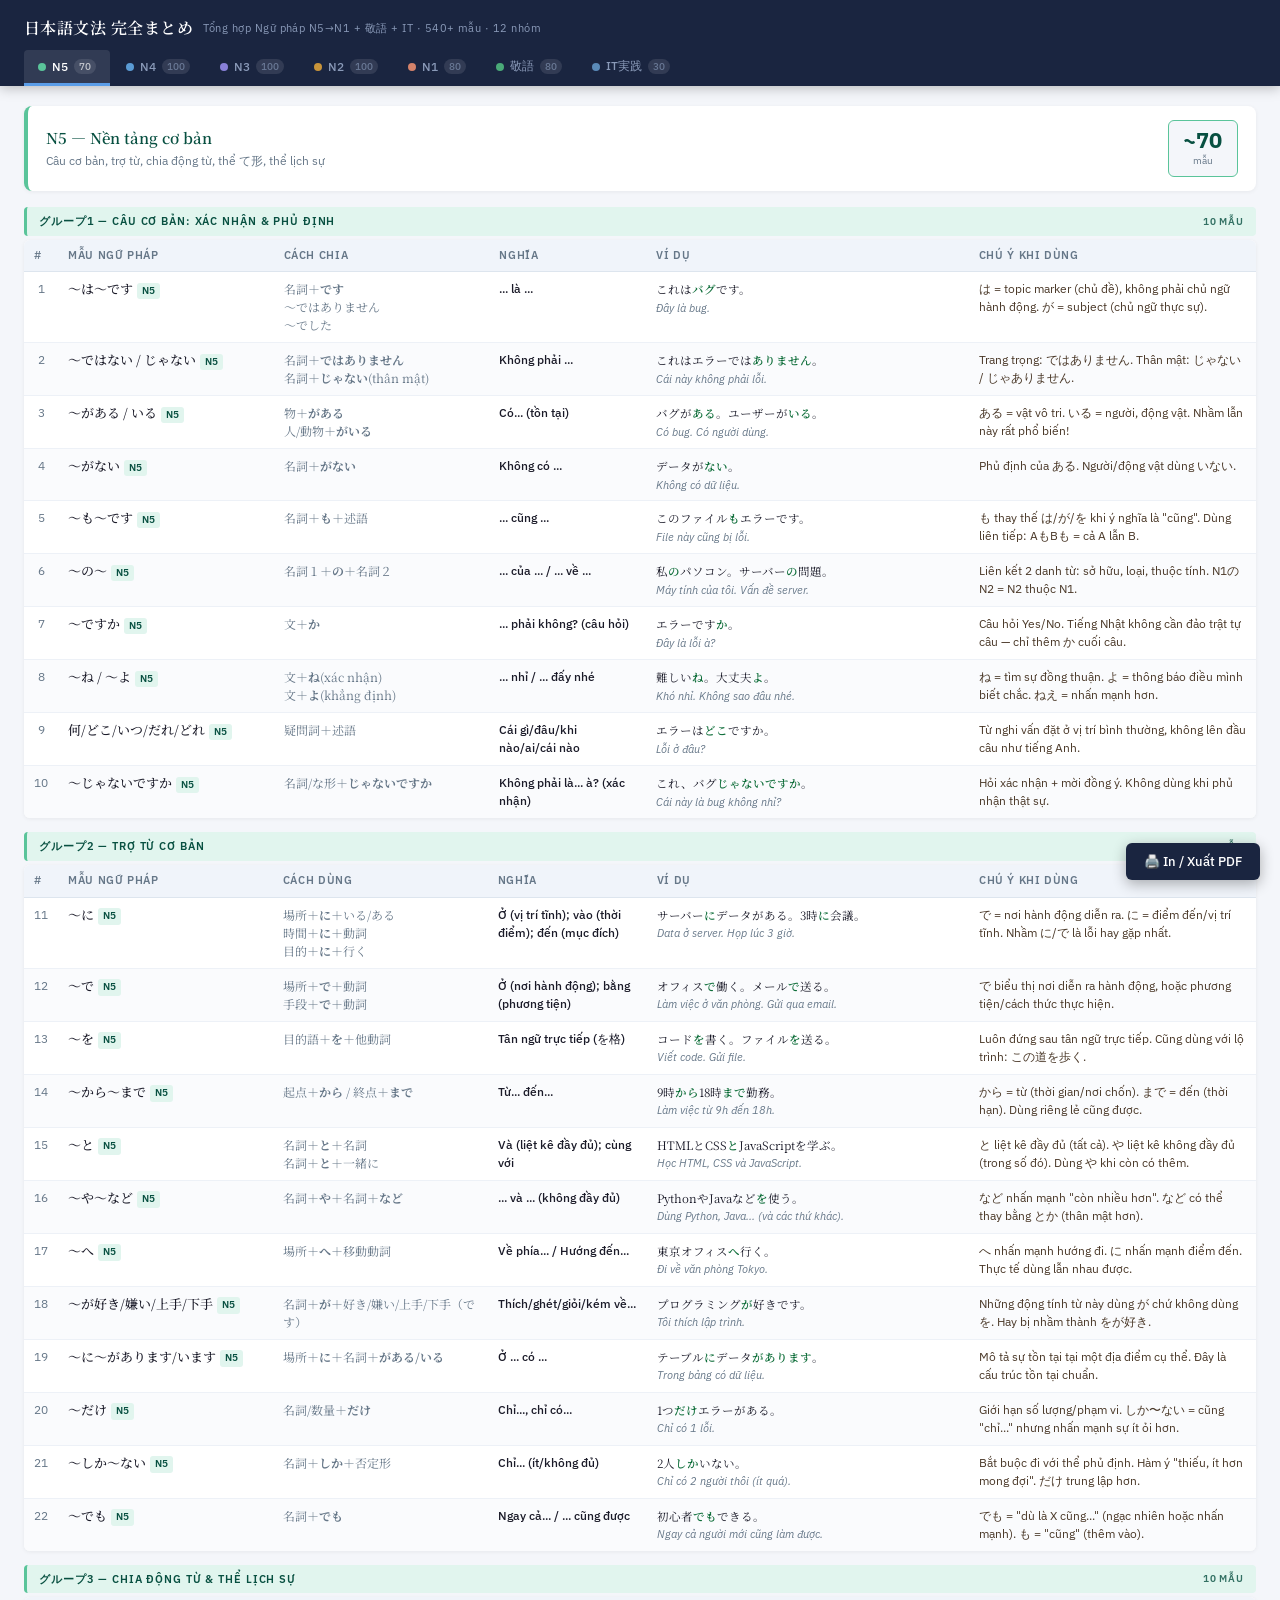
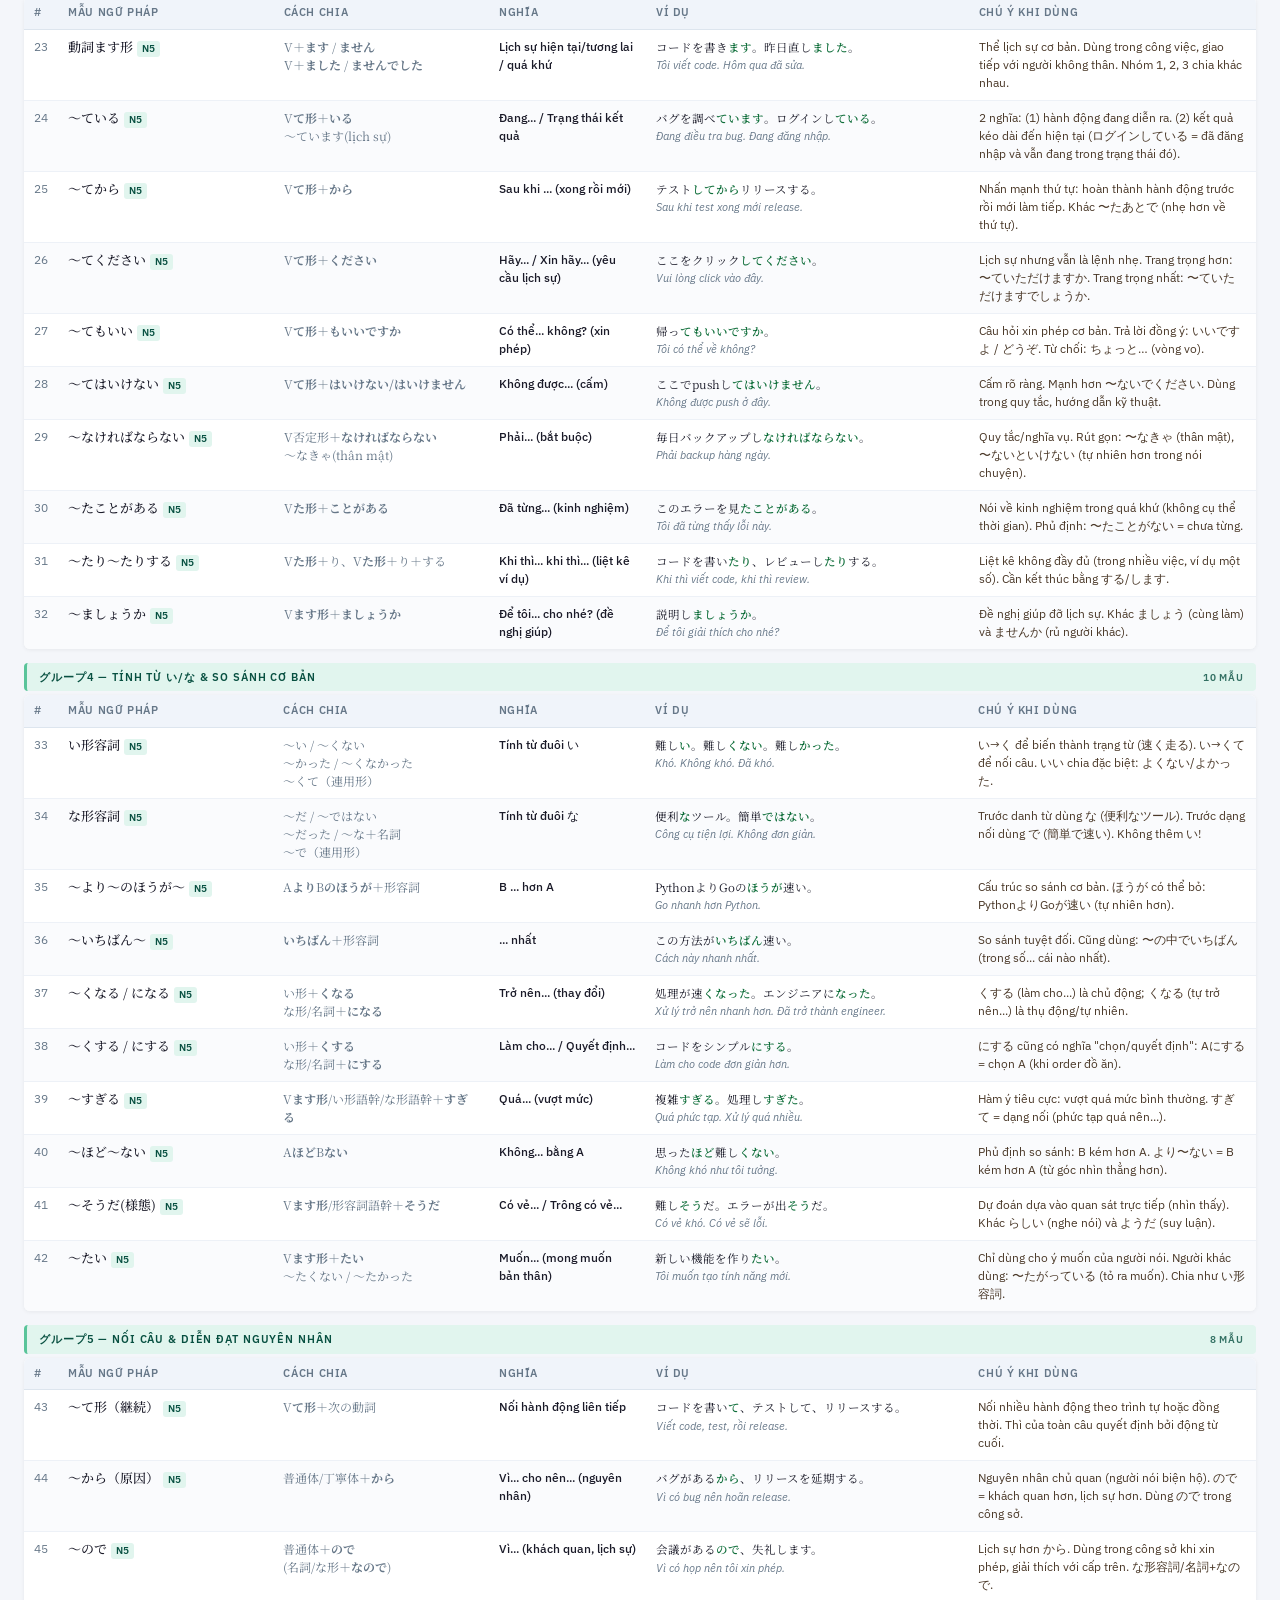
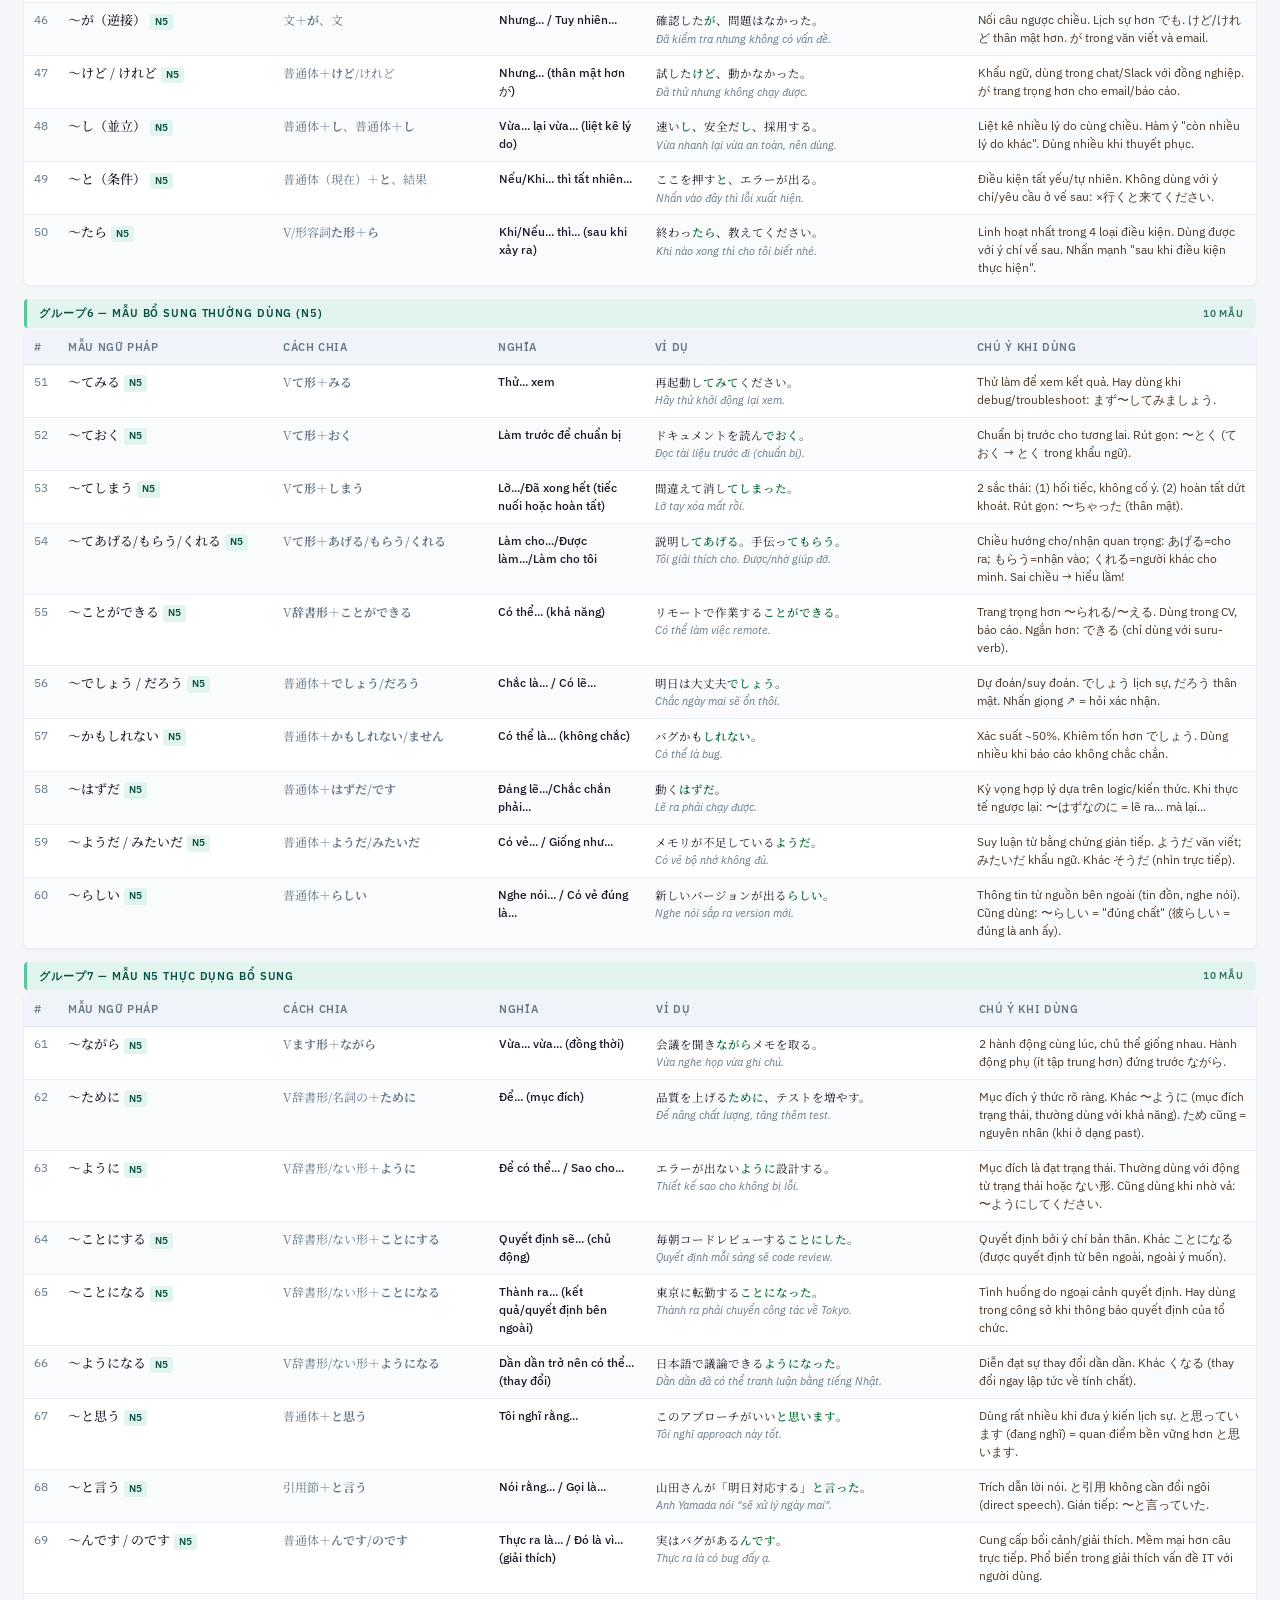
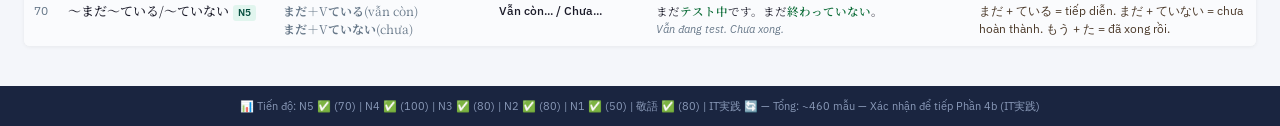
==== JP_Study/jp_grammar_v1.html @ 327e2c9b "Initital commit" ====
<!DOCTYPE html>
<html lang="ja">
<head>
<meta charset="UTF-8">
<meta name="viewport" content="width=device-width, initial-scale=1.0">
<title>日本語文法まとめ — N5→N1 + 敬語</title>
<link rel="preconnect" href="https://fonts.googleapis.com">
<link href="https://fonts.googleapis.com/css2?family=Noto+Serif+JP:wght@400;500;600&family=Noto+Sans+JP:wght@400;500&family=IBM+Plex+Sans:wght@400;500;600&display=swap" rel="stylesheet">
<style>
/* ══════════════════════════════════════════
   VARIABLES & RESET
══════════════════════════════════════════ */
:root {
  --n5c:#085041;--n5b:#e1f5ee;--n5br:#5ac49a;
  --n4c:#0C447C;--n4b:#ddeeff;--n4br:#5a9bd4;
  --n3c:#3C3489;--n3b:#EEEDFE;--n3br:#8880d8;
  --n2c:#7a4f1a;--n2b:#fdf3e3;--n2br:#c8943a;
  --n1c:#712B13;--n1b:#FAECE7;--n1br:#d4826a;
  --kec:#1a5c3a;--keb:#e3f5ec;--kebr:#4aaa78;
  --itc:#1a4a6c;--itb:#e3eef8;--itbr:#5a8ab8;
  --text:#1a1a28;--muted:#667788;--border:#dde5ee;
  --bg:#f4f6fa;--card:#ffffff;
  --hl:#0f6e3a;
  --jp:'Noto Serif JP',serif;
  --sans:'Noto Sans JP','IBM Plex Sans',sans-serif;
  --ui:'IBM Plex Sans',sans-serif;
}
*{box-sizing:border-box;margin:0;padding:0}
body{font-family:var(--ui);background:var(--bg);color:var(--text);font-size:14px;line-height:1.5}

/* ══════════════════════════════════════════
   TAB SYSTEM
══════════════════════════════════════════ */
.app-header{
  background:#1a2540;
  padding:16px 24px 0;
  position:sticky;top:0;z-index:100;
  box-shadow:0 2px 12px rgba(0,0,0,0.25);
}
.app-title{
  color:#fff;font-size:16px;font-weight:600;
  font-family:var(--jp);letter-spacing:0.03em;
  margin-bottom:10px;
  display:flex;align-items:center;gap:10px;
}
.app-title small{font-family:var(--ui);font-size:11px;color:#8a9ab8;font-weight:400}
.tab-bar{display:flex;gap:2px;overflow-x:auto;padding-bottom:0;scrollbar-width:none}
.tab-bar::-webkit-scrollbar{display:none}
.tab-btn{
  padding:8px 14px;border:none;background:transparent;
  color:#8a9ab8;cursor:pointer;font-family:var(--ui);
  font-size:12px;font-weight:500;white-space:nowrap;
  border-bottom:3px solid transparent;
  transition:all 0.15s;border-radius:4px 4px 0 0;
  display:flex;align-items:center;gap:6px;
}
.tab-btn:hover{color:#c0d0e8;background:rgba(255,255,255,0.06)}
.tab-btn.active{color:#fff;border-bottom-color:#5a9de8;background:rgba(255,255,255,0.1)}
.tab-dot{width:8px;height:8px;border-radius:50%;display:inline-block}
.tab-count{font-size:10px;opacity:0.7;background:rgba(255,255,255,0.15);padding:1px 5px;border-radius:10px}

/* ══════════════════════════════════════════
   CONTENT PANELS
══════════════════════════════════════════ */
.tab-panel{display:none;padding:20px 24px}
.tab-panel.active{display:block}

.panel-intro{
  background:var(--card);border-radius:8px;
  padding:14px 18px;margin-bottom:16px;
  border-left:4px solid var(--border);
  display:flex;align-items:center;gap:16px;
  box-shadow:0 1px 4px rgba(0,0,0,0.06);
}
.panel-intro-title{font-size:15px;font-weight:600;font-family:var(--jp)}
.panel-intro-desc{font-size:12px;color:var(--muted);margin-top:3px}
.panel-intro-count{
  margin-left:auto;text-align:center;
  background:var(--bg);border-radius:6px;
  padding:8px 14px;min-width:70px;
}
.panel-intro-count .num{font-size:22px;font-weight:700;line-height:1}
.panel-intro-count .lbl{font-size:10px;color:var(--muted);margin-top:2px}

/* ══════════════════════════════════════════
   SECTION HEADERS
══════════════════════════════════════════ */
.sh{
  font-size:11px;font-weight:600;letter-spacing:0.08em;
  text-transform:uppercase;padding:6px 12px;
  border-radius:4px;margin:14px 0 0;
  display:flex;align-items:center;gap:8px;
}
.sh-n5{color:var(--n5c);background:var(--n5b);border-left:3px solid var(--n5br)}
.sh-n4{color:var(--n4c);background:var(--n4b);border-left:3px solid var(--n4br)}
.sh-n3{color:var(--n3c);background:var(--n3b);border-left:3px solid var(--n3br)}
.sh-n2{color:var(--n2c);background:var(--n2b);border-left:3px solid var(--n2br)}
.sh-n1{color:var(--n1c);background:var(--n1b);border-left:3px solid var(--n1br)}
.sh-ke{color:var(--kec);background:var(--keb);border-left:3px solid var(--kebr)}
.sh-it{color:var(--itc);background:var(--itb);border-left:3px solid var(--itbr)}
.sh-cnt{margin-left:auto;font-size:10px;opacity:0.8}

/* ══════════════════════════════════════════
   TABLE
══════════════════════════════════════════ */
.gt{width:100%;border-collapse:collapse;margin-top:4px;background:var(--card);border-radius:6px;overflow:hidden;box-shadow:0 1px 4px rgba(0,0,0,0.06)}
.gt thead tr{background:#f0f4fa}
.gt th{font-family:var(--ui);font-size:10.5px;font-weight:600;letter-spacing:0.06em;text-transform:uppercase;color:var(--muted);padding:8px 10px;text-align:left;border-bottom:1.5px solid var(--border)}
.gt td{font-size:12px;padding:8px 10px;vertical-align:top;border-bottom:0.5px solid #edf1f7;line-height:1.5}
.gt tr:last-child td{border-bottom:none}
.gt tr:nth-child(even) td{background:#fafbfd}
.gt tr:hover td{background:#f0f5ff}
.num{color:var(--muted);font-size:11px;text-align:center;width:32px}
.pat{font-family:var(--jp);font-size:13px;font-weight:500;line-height:1.4}
.conj{font-family:var(--jp);font-size:11px;color:var(--muted);line-height:1.6}
.mean{font-size:12px;font-weight:500}
.ex-jp{font-family:var(--jp);font-size:11.5px;color:var(--text);line-height:1.6}
.ex-jp .hl{color:var(--hl);font-weight:600}
.ex-vn{font-size:10.5px;color:var(--muted);font-style:italic;margin-top:2px;line-height:1.4}
.note{font-size:11px;color:#4a3828;line-height:1.55}
.note .diff{font-size:10px;color:#2a4a6a;background:#eef4fb;border:0.5px solid #b0c8e0;border-radius:2px;padding:2px 5px;margin-top:3px;display:block}
.note .warn{font-size:10px;color:#7a1a1a;background:#fdf0f0;border:0.5px solid #e8b0b0;border-radius:2px;padding:2px 5px;margin-top:3px;display:block}

/* Level badges */
.lv{display:inline-block;font-size:9.5px;padding:1px 5px;border-radius:3px;font-weight:600;vertical-align:middle;margin-left:4px;font-family:var(--ui)}
.lv-n5{background:var(--n5b);color:var(--n5c)}
.lv-n4{background:var(--n4b);color:var(--n4c)}
.lv-n3{background:var(--n3b);color:var(--n3c)}
.lv-n2{background:var(--n2b);color:var(--n2c)}
.lv-n1{background:var(--n1b);color:var(--n1c)}
.lv-ke{background:var(--keb);color:var(--kec)}
.lv-it{background:var(--itb);color:var(--itc)}

/* Col widths */
.cw-num{width:36px}
.cw-pat{width:18%}
.cw-conj{width:18%}
.cw-mean{width:13%}
.cw-ex{width:27%}
.cw-note{width:24%}

/* ══════════════════════════════════════════
   PRINT STYLES
══════════════════════════════════════════ */
@media print {
  .app-header,.tab-bar,.tab-btn,.no-print{display:none!important}
  .tab-panel{display:block!important;padding:0!important}
  .tab-panel:not(.active){page-break-before:always}
  body{background:#fff;font-size:10pt}
  .gt td{font-size:9pt;padding:5px 6px}
  .gt th{font-size:8.5pt;padding:5px 6px}
  .ex-jp{font-size:9pt}
  .note{font-size:8.5pt}
  .panel-intro{page-break-after:avoid}
  .sh{page-break-after:avoid}
  .gt tr{page-break-inside:avoid}
  @page{size:A4;margin:12mm 10mm}
}
.print-btn{
  position:fixed;bottom:20px;right:20px;
  background:#1a2540;color:#fff;border:none;
  padding:10px 18px;border-radius:6px;cursor:pointer;
  font-family:var(--ui);font-size:13px;font-weight:500;
  box-shadow:0 4px 14px rgba(0,0,0,0.3);z-index:200;
  transition:transform 0.1s;
}
.print-btn:hover{transform:translateY(-1px)}
</style>
</head>
<body>

<!-- ══════════ HEADER + TABS ══════════ -->
<div class="app-header">
  <div class="app-title">
    日本語文法 完全まとめ
    <small>Tổng hợp Ngữ pháp N5→N1 + 敬語 + IT · 540+ mẫu · 12 nhóm</small>
  </div>
  <div class="tab-bar" id="tabBar">
    <button class="tab-btn active" onclick="showTab('n5',this)"><span class="tab-dot" style="background:var(--n5br)"></span>N5 <span class="tab-count">70</span></button>
    <button class="tab-btn" onclick="showTab('n4',this)"><span class="tab-dot" style="background:var(--n4br)"></span>N4 <span class="tab-count">100</span></button>
    <button class="tab-btn" onclick="showTab('n3',this)"><span class="tab-dot" style="background:var(--n3br)"></span>N3 <span class="tab-count">100</span></button>
    <button class="tab-btn" onclick="showTab('n2',this)"><span class="tab-dot" style="background:var(--n2br)"></span>N2 <span class="tab-count">100</span></button>
    <button class="tab-btn" onclick="showTab('n1',this)"><span class="tab-dot" style="background:var(--n1br)"></span>N1 <span class="tab-count">80</span></button>
    <button class="tab-btn" onclick="showTab('keigo',this)"><span class="tab-dot" style="background:var(--kebr)"></span>敬語 <span class="tab-count">80</span></button>
    <button class="tab-btn" onclick="showTab('it',this)"><span class="tab-dot" style="background:var(--itbr)"></span>IT実践 <span class="tab-count">30</span></button>
  </div>
</div>

<!-- ══════════════════════════════════════════
     TAB: N5
══════════════════════════════════════════ -->
<div class="tab-panel active" id="tab-n5">
<div class="panel-intro" style="border-left-color:var(--n5br)">
  <div>
    <div class="panel-intro-title" style="color:var(--n5c)">N5 — Nền tảng cơ bản</div>
    <div class="panel-intro-desc">Câu cơ bản, trợ từ, chia động từ, thể て形, thể lịch sự</div>
  </div>
  <div class="panel-intro-count" style="border:1px solid var(--n5br)"><div class="num" style="color:var(--n5c)">~70</div><div class="lbl">mẫu</div></div>
</div>

<!-- N5 Group 1: Câu cơ bản -->
<div class="sh sh-n5">グループ1 — Câu cơ bản: Xác nhận & Phủ định<span class="sh-cnt">10 mẫu</span></div>
<table class="gt"><colgroup><col class="cw-num"><col class="cw-pat"><col class="cw-conj"><col class="cw-mean"><col class="cw-ex"><col class="cw-note"></colgroup>
<thead><tr><th>#</th><th>Mẫu ngữ pháp</th><th>Cách chia</th><th>Nghĩa</th><th>Ví dụ</th><th>Chú ý khi dùng</th></tr></thead>
<tbody>
<tr><td class="num">1</td><td><span class="pat">〜は〜です</span><span class="lv lv-n5">N5</span></td><td class="conj">名詞＋<b>です</b><br>～ではありません<br>～でした</td><td class="mean">... là ...</td><td><div class="ex-jp">これは<span class="hl">バグ</span>です。</div><div class="ex-vn">Đây là bug.</div></td><td class="note">は = topic marker (chủ đề), không phải chủ ngữ hành động. が = subject (chủ ngữ thực sự).</td></tr>
<tr><td class="num">2</td><td><span class="pat">〜ではない / じゃない</span><span class="lv lv-n5">N5</span></td><td class="conj">名詞＋<b>ではありません</b><br>名詞＋<b>じゃない</b>(thân mật)</td><td class="mean">Không phải ...</td><td><div class="ex-jp">これはエラーでは<span class="hl">ありません</span>。</div><div class="ex-vn">Cái này không phải lỗi.</div></td><td class="note">Trang trọng: ではありません. Thân mật: じゃない / じゃありません.</td></tr>
<tr><td class="num">3</td><td><span class="pat">〜がある / いる</span><span class="lv lv-n5">N5</span></td><td class="conj">物＋<b>がある</b><br>人/動物＋<b>がいる</b></td><td class="mean">Có... (tồn tại)</td><td><div class="ex-jp">バグが<span class="hl">ある</span>。ユーザーが<span class="hl">いる</span>。</div><div class="ex-vn">Có bug. Có người dùng.</div></td><td class="note">ある = vật vô tri. いる = người, động vật. Nhầm lẫn này rất phổ biến!</td></tr>
<tr><td class="num">4</td><td><span class="pat">〜がない</span><span class="lv lv-n5">N5</span></td><td class="conj">名詞＋<b>がない</b></td><td class="mean">Không có ...</td><td><div class="ex-jp">データが<span class="hl">ない</span>。</div><div class="ex-vn">Không có dữ liệu.</div></td><td class="note">Phủ định của ある. Người/động vật dùng いない.</td></tr>
<tr><td class="num">5</td><td><span class="pat">〜も〜です</span><span class="lv lv-n5">N5</span></td><td class="conj">名詞＋<b>も</b>＋述語</td><td class="mean">... cũng ...</td><td><div class="ex-jp">このファイル<span class="hl">も</span>エラーです。</div><div class="ex-vn">File này cũng bị lỗi.</div></td><td class="note">も thay thế は/が/を khi ý nghĩa là "cũng". Dùng liên tiếp: AもBも = cả A lẫn B.</td></tr>
<tr><td class="num">6</td><td><span class="pat">〜の〜</span><span class="lv lv-n5">N5</span></td><td class="conj">名詞１＋<b>の</b>＋名詞２</td><td class="mean">... của ... / ... về ...</td><td><div class="ex-jp">私<span class="hl">の</span>パソコン。サーバー<span class="hl">の</span>問題。</div><div class="ex-vn">Máy tính của tôi. Vấn đề server.</div></td><td class="note">Liên kết 2 danh từ: sở hữu, loại, thuộc tính. N1のN2 = N2 thuộc N1.</td></tr>
<tr><td class="num">7</td><td><span class="pat">〜ですか</span><span class="lv lv-n5">N5</span></td><td class="conj">文＋<b>か</b></td><td class="mean">... phải không? (câu hỏi)</td><td><div class="ex-jp">エラーです<span class="hl">か</span>。</div><div class="ex-vn">Đây là lỗi à?</div></td><td class="note">Câu hỏi Yes/No. Tiếng Nhật không cần đảo trật tự câu — chỉ thêm か cuối câu.</td></tr>
<tr><td class="num">8</td><td><span class="pat">〜ね / 〜よ</span><span class="lv lv-n5">N5</span></td><td class="conj">文＋<b>ね</b>(xác nhận)<br>文＋<b>よ</b>(khẳng định)</td><td class="mean">... nhỉ / ... đấy nhé</td><td><div class="ex-jp">難しい<span class="hl">ね</span>。大丈夫<span class="hl">よ</span>。</div><div class="ex-vn">Khó nhỉ. Không sao đâu nhé.</div></td><td class="note">ね = tìm sự đồng thuận. よ = thông báo điều mình biết chắc. ねえ = nhấn mạnh hơn.</td></tr>
<tr><td class="num">9</td><td><span class="pat">何/どこ/いつ/だれ/どれ</span><span class="lv lv-n5">N5</span></td><td class="conj">疑問詞＋述語</td><td class="mean">Cái gì/đâu/khi nào/ai/cái nào</td><td><div class="ex-jp">エラーは<span class="hl">どこ</span>ですか。</div><div class="ex-vn">Lỗi ở đâu?</div></td><td class="note">Từ nghi vấn đặt ở vị trí bình thường, không lên đầu câu như tiếng Anh.</td></tr>
<tr><td class="num">10</td><td><span class="pat">〜じゃないですか</span><span class="lv lv-n5">N5</span></td><td class="conj">名詞/な形＋<b>じゃないですか</b></td><td class="mean">Không phải là... à? (xác nhận)</td><td><div class="ex-jp">これ、バグ<span class="hl">じゃないですか</span>。</div><div class="ex-vn">Cái này là bug không nhỉ?</div></td><td class="note">Hỏi xác nhận + mời đồng ý. Không dùng khi phủ nhận thật sự.</td></tr>
</tbody></table>

<!-- N5 Group 2: Trợ từ -->
<div class="sh sh-n5">グループ2 — Trợ từ cơ bản<span class="sh-cnt">12 mẫu</span></div>
<table class="gt"><colgroup><col class="cw-num"><col class="cw-pat"><col class="cw-conj"><col class="cw-mean"><col class="cw-ex"><col class="cw-note"></colgroup>
<thead><tr><th>#</th><th>Mẫu ngữ pháp</th><th>Cách dùng</th><th>Nghĩa</th><th>Ví dụ</th><th>Chú ý khi dùng</th></tr></thead>
<tbody>
<tr><td class="num">11</td><td><span class="pat">〜に</span><span class="lv lv-n5">N5</span></td><td class="conj">場所＋<b>に</b>＋いる/ある<br>時間＋<b>に</b>＋動詞<br>目的＋<b>に</b>＋行く</td><td class="mean">Ở (vị trí tĩnh); vào (thời điểm); đến (mục đích)</td><td><div class="ex-jp">サーバー<span class="hl">に</span>データがある。3時<span class="hl">に</span>会議。</div><div class="ex-vn">Data ở server. Họp lúc 3 giờ.</div></td><td class="note">で = nơi hành động diễn ra. に = điểm đến/vị trí tĩnh. Nhầm に/で là lỗi hay gặp nhất.</td></tr>
<tr><td class="num">12</td><td><span class="pat">〜で</span><span class="lv lv-n5">N5</span></td><td class="conj">場所＋<b>で</b>＋動詞<br>手段＋<b>で</b>＋動詞</td><td class="mean">Ở (nơi hành động); bằng (phương tiện)</td><td><div class="ex-jp">オフィス<span class="hl">で</span>働く。メール<span class="hl">で</span>送る。</div><div class="ex-vn">Làm việc ở văn phòng. Gửi qua email.</div></td><td class="note">で biểu thị nơi diễn ra hành động, hoặc phương tiện/cách thức thực hiện.</td></tr>
<tr><td class="num">13</td><td><span class="pat">〜を</span><span class="lv lv-n5">N5</span></td><td class="conj">目的語＋<b>を</b>＋他動詞</td><td class="mean">Tân ngữ trực tiếp (を格)</td><td><div class="ex-jp">コード<span class="hl">を</span>書く。ファイル<span class="hl">を</span>送る。</div><div class="ex-vn">Viết code. Gửi file.</div></td><td class="note">Luôn đứng sau tân ngữ trực tiếp. Cũng dùng với lộ trình: この道を歩く.</td></tr>
<tr><td class="num">14</td><td><span class="pat">〜から〜まで</span><span class="lv lv-n5">N5</span></td><td class="conj">起点＋<b>から</b> / 終点＋<b>まで</b></td><td class="mean">Từ... đến...</td><td><div class="ex-jp">9時<span class="hl">から</span>18時<span class="hl">まで</span>勤務。</div><div class="ex-vn">Làm việc từ 9h đến 18h.</div></td><td class="note">から = từ (thời gian/nơi chốn). まで = đến (thời hạn). Dùng riêng lẻ cũng được.</td></tr>
<tr><td class="num">15</td><td><span class="pat">〜と</span><span class="lv lv-n5">N5</span></td><td class="conj">名詞＋<b>と</b>＋名詞<br>名詞＋<b>と</b>＋一緒に</td><td class="mean">Và (liệt kê đầy đủ); cùng với</td><td><div class="ex-jp">HTMLとCSS<span class="hl">と</span>JavaScriptを学ぶ。</div><div class="ex-vn">Học HTML, CSS và JavaScript.</div></td><td class="note">と liệt kê đầy đủ (tất cả). や liệt kê không đầy đủ (trong số đó). Dùng や khi còn có thêm.</td></tr>
<tr><td class="num">16</td><td><span class="pat">〜や〜など</span><span class="lv lv-n5">N5</span></td><td class="conj">名詞＋<b>や</b>＋名詞＋<b>など</b></td><td class="mean">... và ... (không đầy đủ)</td><td><div class="ex-jp">PythonやJavaなど<span class="hl">を</span>使う。</div><div class="ex-vn">Dùng Python, Java... (và các thứ khác).</div></td><td class="note">など nhấn mạnh "còn nhiều hơn". など có thể thay bằng とか (thân mật hơn).</td></tr>
<tr><td class="num">17</td><td><span class="pat">〜へ</span><span class="lv lv-n5">N5</span></td><td class="conj">場所＋<b>へ</b>＋移動動詞</td><td class="mean">Về phía... / Hướng đến...</td><td><div class="ex-jp">東京オフィス<span class="hl">へ</span>行く。</div><div class="ex-vn">Đi về văn phòng Tokyo.</div></td><td class="note">へ nhấn mạnh hướng đi. に nhấn mạnh điểm đến. Thực tế dùng lẫn nhau được.</td></tr>
<tr><td class="num">18</td><td><span class="pat">〜が好き/嫌い/上手/下手</span><span class="lv lv-n5">N5</span></td><td class="conj">名詞＋<b>が</b>＋好き/嫌い/上手/下手（です）</td><td class="mean">Thích/ghét/giỏi/kém về...</td><td><div class="ex-jp">プログラミング<span class="hl">が</span>好きです。</div><div class="ex-vn">Tôi thích lập trình.</div></td><td class="note">Những động tính từ này dùng が chứ không dùng を. Hay bị nhầm thành をが好き.</td></tr>
<tr><td class="num">19</td><td><span class="pat">〜に〜があります/います</span><span class="lv lv-n5">N5</span></td><td class="conj">場所＋<b>に</b>＋名詞＋<b>がある/いる</b></td><td class="mean">Ở ... có ...</td><td><div class="ex-jp">テーブル<span class="hl">に</span>データ<span class="hl">があります</span>。</div><div class="ex-vn">Trong bảng có dữ liệu.</div></td><td class="note">Mô tả sự tồn tại tại một địa điểm cụ thể. Đây là cấu trúc tồn tại chuẩn.</td></tr>
<tr><td class="num">20</td><td><span class="pat">〜だけ</span><span class="lv lv-n5">N5</span></td><td class="conj">名詞/数量＋<b>だけ</b></td><td class="mean">Chỉ..., chỉ có...</td><td><div class="ex-jp">1つ<span class="hl">だけ</span>エラーがある。</div><div class="ex-vn">Chỉ có 1 lỗi.</div></td><td class="note">Giới hạn số lượng/phạm vi. しか〜ない = cũng "chỉ..." nhưng nhấn mạnh sự ít ỏi hơn.</td></tr>
<tr><td class="num">21</td><td><span class="pat">〜しか〜ない</span><span class="lv lv-n5">N5</span></td><td class="conj">名詞＋<b>しか</b>＋否定形</td><td class="mean">Chỉ... (ít/không đủ)</td><td><div class="ex-jp">2人<span class="hl">しか</span>いない。</div><div class="ex-vn">Chỉ có 2 người thôi (ít quá).</div></td><td class="note">Bắt buộc đi với thể phủ định. Hàm ý "thiếu, ít hơn mong đợi". だけ trung lập hơn.</td></tr>
<tr><td class="num">22</td><td><span class="pat">〜でも</span><span class="lv lv-n5">N5</span></td><td class="conj">名詞＋<b>でも</b></td><td class="mean">Ngay cả... / ... cũng được</td><td><div class="ex-jp">初心者<span class="hl">でも</span>できる。</div><div class="ex-vn">Ngay cả người mới cũng làm được.</div></td><td class="note">でも = "dù là X cũng..." (ngạc nhiên hoặc nhấn mạnh). も = "cũng" (thêm vào).</td></tr>
</tbody></table>

<!-- N5 Group 3: Động từ cơ bản -->
<div class="sh sh-n5">グループ3 — Chia động từ & Thể lịch sự<span class="sh-cnt">10 mẫu</span></div>
<table class="gt"><colgroup><col class="cw-num"><col class="cw-pat"><col class="cw-conj"><col class="cw-mean"><col class="cw-ex"><col class="cw-note"></colgroup>
<thead><tr><th>#</th><th>Mẫu ngữ pháp</th><th>Cách chia</th><th>Nghĩa</th><th>Ví dụ</th><th>Chú ý khi dùng</th></tr></thead>
<tbody>
<tr><td class="num">23</td><td><span class="pat">動詞ます形</span><span class="lv lv-n5">N5</span></td><td class="conj">V＋<b>ます</b> / <b>ません</b><br>V＋<b>ました</b> / <b>ませんでした</b></td><td class="mean">Lịch sự hiện tại/tương lai / quá khứ</td><td><div class="ex-jp">コードを書き<span class="hl">ます</span>。昨日直し<span class="hl">ました</span>。</div><div class="ex-vn">Tôi viết code. Hôm qua đã sửa.</div></td><td class="note">Thể lịch sự cơ bản. Dùng trong công việc, giao tiếp với người không thân. Nhóm 1, 2, 3 chia khác nhau.</td></tr>
<tr><td class="num">24</td><td><span class="pat">〜ている</span><span class="lv lv-n5">N5</span></td><td class="conj">V<b>て形</b>＋<b>いる</b><br>〜ています(lịch sự)</td><td class="mean">Đang... / Trạng thái kết quả</td><td><div class="ex-jp">バグを調べ<span class="hl">ています</span>。ログインし<span class="hl">ている</span>。</div><div class="ex-vn">Đang điều tra bug. Đang đăng nhập.</div></td><td class="note">2 nghĩa: (1) hành động đang diễn ra. (2) kết quả kéo dài đến hiện tại (ログインしている = đã đăng nhập và vẫn đang trong trạng thái đó).</td></tr>
<tr><td class="num">25</td><td><span class="pat">〜てから</span><span class="lv lv-n5">N5</span></td><td class="conj">V<b>て形</b>＋<b>から</b></td><td class="mean">Sau khi ... (xong rồi mới)</td><td><div class="ex-jp">テスト<span class="hl">してから</span>リリースする。</div><div class="ex-vn">Sau khi test xong mới release.</div></td><td class="note">Nhấn mạnh thứ tự: hoàn thành hành động trước rồi mới làm tiếp. Khác 〜たあとで (nhẹ hơn về thứ tự).</td></tr>
<tr><td class="num">26</td><td><span class="pat">〜てください</span><span class="lv lv-n5">N5</span></td><td class="conj">V<b>て形</b>＋<b>ください</b></td><td class="mean">Hãy... / Xin hãy... (yêu cầu lịch sự)</td><td><div class="ex-jp">ここをクリック<span class="hl">してください</span>。</div><div class="ex-vn">Vui lòng click vào đây.</div></td><td class="note">Lịch sự nhưng vẫn là lệnh nhẹ. Trang trọng hơn: 〜ていただけますか. Trang trọng nhất: 〜ていただけますでしょうか.</td></tr>
<tr><td class="num">27</td><td><span class="pat">〜てもいい</span><span class="lv lv-n5">N5</span></td><td class="conj">V<b>て形</b>＋<b>もいいですか</b></td><td class="mean">Có thể... không? (xin phép)</td><td><div class="ex-jp">帰っ<span class="hl">てもいいですか</span>。</div><div class="ex-vn">Tôi có thể về không?</div></td><td class="note">Câu hỏi xin phép cơ bản. Trả lời đồng ý: いいですよ / どうぞ. Từ chối: ちょっと… (vòng vo).</td></tr>
<tr><td class="num">28</td><td><span class="pat">〜てはいけない</span><span class="lv lv-n5">N5</span></td><td class="conj">V<b>て形</b>＋<b>はいけない/はいけません</b></td><td class="mean">Không được... (cấm)</td><td><div class="ex-jp">ここでpushし<span class="hl">てはいけません</span>。</div><div class="ex-vn">Không được push ở đây.</div></td><td class="note">Cấm rõ ràng. Mạnh hơn 〜ないでください. Dùng trong quy tắc, hướng dẫn kỹ thuật.</td></tr>
<tr><td class="num">29</td><td><span class="pat">〜なければならない</span><span class="lv lv-n5">N5</span></td><td class="conj">V否定形＋<b>なければならない</b><br>〜なきゃ(thân mật)</td><td class="mean">Phải... (bắt buộc)</td><td><div class="ex-jp">毎日バックアップし<span class="hl">なければならない</span>。</div><div class="ex-vn">Phải backup hàng ngày.</div></td><td class="note">Quy tắc/nghĩa vụ. Rút gọn: 〜なきゃ (thân mật), 〜ないといけない (tự nhiên hơn trong nói chuyện).</td></tr>
<tr><td class="num">30</td><td><span class="pat">〜たことがある</span><span class="lv lv-n5">N5</span></td><td class="conj">V<b>た形</b>＋<b>ことがある</b></td><td class="mean">Đã từng... (kinh nghiệm)</td><td><div class="ex-jp">このエラーを見<span class="hl">たことがある</span>。</div><div class="ex-vn">Tôi đã từng thấy lỗi này.</div></td><td class="note">Nói về kinh nghiệm trong quá khứ (không cụ thể thời gian). Phủ định: 〜たことがない = chưa từng.</td></tr>
<tr><td class="num">31</td><td><span class="pat">〜たり〜たりする</span><span class="lv lv-n5">N5</span></td><td class="conj">V<b>た形</b>＋り、V<b>た形</b>＋り＋する</td><td class="mean">Khi thì... khi thì... (liệt kê ví dụ)</td><td><div class="ex-jp">コードを書い<span class="hl">たり</span>、レビューし<span class="hl">たり</span>する。</div><div class="ex-vn">Khi thì viết code, khi thì review.</div></td><td class="note">Liệt kê không đầy đủ (trong nhiều việc, ví dụ một số). Cần kết thúc bằng する/します.</td></tr>
<tr><td class="num">32</td><td><span class="pat">〜ましょうか</span><span class="lv lv-n5">N5</span></td><td class="conj">V<b>ます形</b>＋<b>ましょうか</b></td><td class="mean">Để tôi... cho nhé? (đề nghị giúp)</td><td><div class="ex-jp">説明し<span class="hl">ましょうか</span>。</div><div class="ex-vn">Để tôi giải thích cho nhé?</div></td><td class="note">Đề nghị giúp đỡ lịch sự. Khác ましょう (cùng làm) và ませんか (rủ người khác).</td></tr>
</tbody></table>

<!-- N5 Group 4: Tính từ & Trạng thái -->
<div class="sh sh-n5">グループ4 — Tính từ い/な & So sánh cơ bản<span class="sh-cnt">10 mẫu</span></div>
<table class="gt"><colgroup><col class="cw-num"><col class="cw-pat"><col class="cw-conj"><col class="cw-mean"><col class="cw-ex"><col class="cw-note"></colgroup>
<thead><tr><th>#</th><th>Mẫu ngữ pháp</th><th>Cách chia</th><th>Nghĩa</th><th>Ví dụ</th><th>Chú ý khi dùng</th></tr></thead>
<tbody>
<tr><td class="num">33</td><td><span class="pat">い形容詞</span><span class="lv lv-n5">N5</span></td><td class="conj">〜い / 〜くない<br>〜かった / 〜くなかった<br>〜くて（連用形）</td><td class="mean">Tính từ đuôi い</td><td><div class="ex-jp">難し<span class="hl">い</span>。難し<span class="hl">くない</span>。難し<span class="hl">かった</span>。</div><div class="ex-vn">Khó. Không khó. Đã khó.</div></td><td class="note">い→く để biến thành trạng từ (速く走る). い→くて để nối câu. いい chia đặc biệt: よくない/よかった.</td></tr>
<tr><td class="num">34</td><td><span class="pat">な形容詞</span><span class="lv lv-n5">N5</span></td><td class="conj">〜だ / 〜ではない<br>〜だった / 〜な＋名詞<br>〜で（連用形）</td><td class="mean">Tính từ đuôi な</td><td><div class="ex-jp">便利<span class="hl">な</span>ツール。簡単<span class="hl">ではない</span>。</div><div class="ex-vn">Công cụ tiện lợi. Không đơn giản.</div></td><td class="note">Trước danh từ dùng な (便利なツール). Trước dạng nối dùng で (簡単で速い). Không thêm い!</td></tr>
<tr><td class="num">35</td><td><span class="pat">〜より〜のほうが〜</span><span class="lv lv-n5">N5</span></td><td class="conj">A<b>より</b>B<b>のほうが</b>＋形容詞</td><td class="mean">B ... hơn A</td><td><div class="ex-jp">PythonよりGoの<span class="hl">ほうが</span>速い。</div><div class="ex-vn">Go nhanh hơn Python.</div></td><td class="note">Cấu trúc so sánh cơ bản. ほうが có thể bỏ: PythonよりGoが速い (tự nhiên hơn).</td></tr>
<tr><td class="num">36</td><td><span class="pat">〜いちばん〜</span><span class="lv lv-n5">N5</span></td><td class="conj"><b>いちばん</b>＋形容詞</td><td class="mean">... nhất</td><td><div class="ex-jp">この方法が<span class="hl">いちばん</span>速い。</div><div class="ex-vn">Cách này nhanh nhất.</div></td><td class="note">So sánh tuyệt đối. Cũng dùng: 〜の中でいちばん (trong số... cái nào nhất).</td></tr>
<tr><td class="num">37</td><td><span class="pat">〜くなる / になる</span><span class="lv lv-n5">N5</span></td><td class="conj">い形＋<b>くなる</b><br>な形/名詞＋<b>になる</b></td><td class="mean">Trở nên... (thay đổi)</td><td><div class="ex-jp">処理が速<span class="hl">くなった</span>。エンジニアに<span class="hl">なった</span>。</div><div class="ex-vn">Xử lý trở nên nhanh hơn. Đã trở thành engineer.</div></td><td class="note">くする (làm cho...) là chủ động; くなる (tự trở nên...) là thụ động/tự nhiên.</td></tr>
<tr><td class="num">38</td><td><span class="pat">〜くする / にする</span><span class="lv lv-n5">N5</span></td><td class="conj">い形＋<b>くする</b><br>な形/名詞＋<b>にする</b></td><td class="mean">Làm cho... / Quyết định...</td><td><div class="ex-jp">コードをシンプル<span class="hl">にする</span>。</div><div class="ex-vn">Làm cho code đơn giản hơn.</div></td><td class="note">にする cũng có nghĩa "chọn/quyết định": Aにする = chọn A (khi order đồ ăn).</td></tr>
<tr><td class="num">39</td><td><span class="pat">〜すぎる</span><span class="lv lv-n5">N5</span></td><td class="conj">V<b>ます形</b>/い形語幹/な形語幹＋<b>すぎる</b></td><td class="mean">Quá... (vượt mức)</td><td><div class="ex-jp">複雑<span class="hl">すぎる</span>。処理し<span class="hl">すぎた</span>。</div><div class="ex-vn">Quá phức tạp. Xử lý quá nhiều.</div></td><td class="note">Hàm ý tiêu cực: vượt quá mức bình thường. すぎて = dạng nối (phức tạp quá nên...).</td></tr>
<tr><td class="num">40</td><td><span class="pat">〜ほど〜ない</span><span class="lv lv-n5">N5</span></td><td class="conj">A<b>ほど</b>B<b>ない</b></td><td class="mean">Không... bằng A</td><td><div class="ex-jp">思った<span class="hl">ほど</span>難し<span class="hl">くない</span>。</div><div class="ex-vn">Không khó như tôi tưởng.</div></td><td class="note">Phủ định so sánh: B kém hơn A. より〜ない = B kém hơn A (từ góc nhìn thẳng hơn).</td></tr>
<tr><td class="num">41</td><td><span class="pat">〜そうだ(様態)</span><span class="lv lv-n5">N5</span></td><td class="conj">V<b>ます形</b>/形容詞語幹＋<b>そうだ</b></td><td class="mean">Có vẻ... / Trông có vẻ...</td><td><div class="ex-jp">難し<span class="hl">そう</span>だ。エラーが出<span class="hl">そう</span>だ。</div><div class="ex-vn">Có vẻ khó. Có vẻ sẽ lỗi.</div></td><td class="note">Dự đoán dựa vào quan sát trực tiếp (nhìn thấy). Khác らしい (nghe nói) và ようだ (suy luận).</td></tr>
<tr><td class="num">42</td><td><span class="pat">〜たい</span><span class="lv lv-n5">N5</span></td><td class="conj">V<b>ます形</b>＋<b>たい</b><br>〜たくない / 〜たかった</td><td class="mean">Muốn... (mong muốn bản thân)</td><td><div class="ex-jp">新しい機能を作り<span class="hl">たい</span>。</div><div class="ex-vn">Tôi muốn tạo tính năng mới.</div></td><td class="note">Chỉ dùng cho ý muốn của người nói. Người khác dùng: 〜たがっている (tỏ ra muốn). Chia như い形容詞.</td></tr>
</tbody></table>

<!-- N5 Group 5: Nối câu -->
<div class="sh sh-n5">グループ5 — Nối câu & Diễn đạt nguyên nhân<span class="sh-cnt">8 mẫu</span></div>
<table class="gt"><colgroup><col class="cw-num"><col class="cw-pat"><col class="cw-conj"><col class="cw-mean"><col class="cw-ex"><col class="cw-note"></colgroup>
<thead><tr><th>#</th><th>Mẫu ngữ pháp</th><th>Cách chia</th><th>Nghĩa</th><th>Ví dụ</th><th>Chú ý khi dùng</th></tr></thead>
<tbody>
<tr><td class="num">43</td><td><span class="pat">〜て形（継続）</span><span class="lv lv-n5">N5</span></td><td class="conj">V<b>て形</b>＋次の動詞</td><td class="mean">Nối hành động liên tiếp</td><td><div class="ex-jp">コードを書い<span class="hl">て</span>、テストして、リリースする。</div><div class="ex-vn">Viết code, test, rồi release.</div></td><td class="note">Nối nhiều hành động theo trình tự hoặc đồng thời. Thì của toàn câu quyết định bởi động từ cuối.</td></tr>
<tr><td class="num">44</td><td><span class="pat">〜から（原因）</span><span class="lv lv-n5">N5</span></td><td class="conj">普通体/丁寧体＋<b>から</b></td><td class="mean">Vì... cho nên... (nguyên nhân)</td><td><div class="ex-jp">バグがある<span class="hl">から</span>、リリースを延期する。</div><div class="ex-vn">Vì có bug nên hoãn release.</div></td><td class="note">Nguyên nhân chủ quan (người nói biện hộ). ので = khách quan hơn, lịch sự hơn. Dùng ので trong công sở.</td></tr>
<tr><td class="num">45</td><td><span class="pat">〜ので</span><span class="lv lv-n5">N5</span></td><td class="conj">普通体＋<b>ので</b><br>(名詞/な形＋<b>なので</b>)</td><td class="mean">Vì... (khách quan, lịch sự)</td><td><div class="ex-jp">会議がある<span class="hl">ので</span>、失礼します。</div><div class="ex-vn">Vì có họp nên tôi xin phép.</div></td><td class="note">Lịch sự hơn から. Dùng trong công sở khi xin phép, giải thích với cấp trên. な形容詞/名詞+なので.</td></tr>
<tr><td class="num">46</td><td><span class="pat">〜が（逆接）</span><span class="lv lv-n5">N5</span></td><td class="conj">文＋<b>が</b>、文</td><td class="mean">Nhưng... / Tuy nhiên...</td><td><div class="ex-jp">確認した<span class="hl">が</span>、問題はなかった。</div><div class="ex-vn">Đã kiểm tra nhưng không có vấn đề.</div></td><td class="note">Nối câu ngược chiều. Lịch sự hơn でも. けど/けれど thân mật hơn. が trong văn viết và email.</td></tr>
<tr><td class="num">47</td><td><span class="pat">〜けど / けれど</span><span class="lv lv-n5">N5</span></td><td class="conj">普通体＋<b>けど</b>/けれど</td><td class="mean">Nhưng... (thân mật hơn が)</td><td><div class="ex-jp">試した<span class="hl">けど</span>、動かなかった。</div><div class="ex-vn">Đã thử nhưng không chạy được.</div></td><td class="note">Khẩu ngữ, dùng trong chat/Slack với đồng nghiệp. が trang trọng hơn cho email/báo cáo.</td></tr>
<tr><td class="num">48</td><td><span class="pat">〜し（並立）</span><span class="lv lv-n5">N5</span></td><td class="conj">普通体＋<b>し</b>、普通体＋<b>し</b></td><td class="mean">Vừa... lại vừa... (liệt kê lý do)</td><td><div class="ex-jp">速い<span class="hl">し</span>、安全だ<span class="hl">し</span>、採用する。</div><div class="ex-vn">Vừa nhanh lại vừa an toàn, nên dùng.</div></td><td class="note">Liệt kê nhiều lý do cùng chiều. Hàm ý "còn nhiều lý do khác". Dùng nhiều khi thuyết phục.</td></tr>
<tr><td class="num">49</td><td><span class="pat">〜と（条件）</span><span class="lv lv-n5">N5</span></td><td class="conj">普通体（現在）＋<b>と</b>、結果</td><td class="mean">Nếu/Khi... thì tất nhiên...</td><td><div class="ex-jp">ここを押す<span class="hl">と</span>、エラーが出る。</div><div class="ex-vn">Nhấn vào đây thì lỗi xuất hiện.</div></td><td class="note">Điều kiện tất yếu/tự nhiên. Không dùng với ý chí/yêu cầu ở vế sau: ×行くと来てください.</td></tr>
<tr><td class="num">50</td><td><span class="pat">〜たら</span><span class="lv lv-n5">N5</span></td><td class="conj">V/形容詞<b>た形</b>＋<b>ら</b></td><td class="mean">Khi/Nếu... thì... (sau khi xảy ra)</td><td><div class="ex-jp">終わっ<span class="hl">たら</span>、教えてください。</div><div class="ex-vn">Khi nào xong thì cho tôi biết nhé.</div></td><td class="note">Linh hoạt nhất trong 4 loại điều kiện. Dùng được với ý chí vế sau. Nhấn mạnh "sau khi điều kiện thực hiện".</td></tr>
</tbody></table>

<!-- N5 Group 6: Thêm -->
<div class="sh sh-n5">グループ6 — Mẫu bổ sung thường dùng (N5)<span class="sh-cnt">10 mẫu</span></div>
<table class="gt"><colgroup><col class="cw-num"><col class="cw-pat"><col class="cw-conj"><col class="cw-mean"><col class="cw-ex"><col class="cw-note"></colgroup>
<thead><tr><th>#</th><th>Mẫu ngữ pháp</th><th>Cách chia</th><th>Nghĩa</th><th>Ví dụ</th><th>Chú ý khi dùng</th></tr></thead>
<tbody>
<tr><td class="num">51</td><td><span class="pat">〜てみる</span><span class="lv lv-n5">N5</span></td><td class="conj">V<b>て形</b>＋<b>みる</b></td><td class="mean">Thử... xem</td><td><div class="ex-jp">再起動し<span class="hl">てみて</span>ください。</div><div class="ex-vn">Hãy thử khởi động lại xem.</div></td><td class="note">Thử làm để xem kết quả. Hay dùng khi debug/troubleshoot: まず〜してみましょう.</td></tr>
<tr><td class="num">52</td><td><span class="pat">〜ておく</span><span class="lv lv-n5">N5</span></td><td class="conj">V<b>て形</b>＋<b>おく</b></td><td class="mean">Làm trước để chuẩn bị</td><td><div class="ex-jp">ドキュメントを読ん<span class="hl">でおく</span>。</div><div class="ex-vn">Đọc tài liệu trước đi (chuẩn bị).</div></td><td class="note">Chuẩn bị trước cho tương lai. Rút gọn: 〜とく (ておく → とく trong khẩu ngữ).</td></tr>
<tr><td class="num">53</td><td><span class="pat">〜てしまう</span><span class="lv lv-n5">N5</span></td><td class="conj">V<b>て形</b>＋<b>しまう</b></td><td class="mean">Lỡ.../Đã xong hết (tiếc nuối hoặc hoàn tất)</td><td><div class="ex-jp">間違えて消し<span class="hl">てしまった</span>。</div><div class="ex-vn">Lỡ tay xóa mất rồi.</div></td><td class="note">2 sắc thái: (1) hối tiếc, không cố ý. (2) hoàn tất dứt khoát. Rút gọn: 〜ちゃった (thân mật).</td></tr>
<tr><td class="num">54</td><td><span class="pat">〜てあげる/もらう/くれる</span><span class="lv lv-n5">N5</span></td><td class="conj">V<b>て形</b>＋<b>あげる/もらう/くれる</b></td><td class="mean">Làm cho.../Được làm.../Làm cho tôi</td><td><div class="ex-jp">説明し<span class="hl">てあげる</span>。手伝っ<span class="hl">てもらう</span>。</div><div class="ex-vn">Tôi giải thích cho. Được/nhờ giúp đỡ.</div></td><td class="note">Chiều hướng cho/nhận quan trọng: あげる=cho ra; もらう=nhận vào; くれる=người khác cho mình. Sai chiều → hiểu lầm!</td></tr>
<tr><td class="num">55</td><td><span class="pat">〜ことができる</span><span class="lv lv-n5">N5</span></td><td class="conj">V<b>辞書形</b>＋<b>ことができる</b></td><td class="mean">Có thể... (khả năng)</td><td><div class="ex-jp">リモートで作業する<span class="hl">ことができる</span>。</div><div class="ex-vn">Có thể làm việc remote.</div></td><td class="note">Trang trọng hơn 〜られる/〜える. Dùng trong CV, báo cáo. Ngắn hơn: できる (chỉ dùng với suru-verb).</td></tr>
<tr><td class="num">56</td><td><span class="pat">〜でしょう / だろう</span><span class="lv lv-n5">N5</span></td><td class="conj">普通体＋<b>でしょう/だろう</b></td><td class="mean">Chắc là... / Có lẽ...</td><td><div class="ex-jp">明日は大丈夫<span class="hl">でしょう</span>。</div><div class="ex-vn">Chắc ngày mai sẽ ổn thôi.</div></td><td class="note">Dự đoán/suy đoán. でしょう lịch sự, だろう thân mật. Nhấn giọng ↗ = hỏi xác nhận.</td></tr>
<tr><td class="num">57</td><td><span class="pat">〜かもしれない</span><span class="lv lv-n5">N5</span></td><td class="conj">普通体＋<b>かもしれない/ません</b></td><td class="mean">Có thể là... (không chắc)</td><td><div class="ex-jp">バグかも<span class="hl">しれない</span>。</div><div class="ex-vn">Có thể là bug.</div></td><td class="note">Xác suất ~50%. Khiêm tốn hơn でしょう. Dùng nhiều khi báo cáo không chắc chắn.</td></tr>
<tr><td class="num">58</td><td><span class="pat">〜はずだ</span><span class="lv lv-n5">N5</span></td><td class="conj">普通体＋<b>はずだ/です</b></td><td class="mean">Đáng lẽ.../Chắc chắn phải...</td><td><div class="ex-jp">動く<span class="hl">はずだ</span>。</div><div class="ex-vn">Lẽ ra phải chạy được.</div></td><td class="note">Kỳ vọng hợp lý dựa trên logic/kiến thức. Khi thực tế ngược lại: 〜はずなのに = lẽ ra... mà lại...</td></tr>
<tr><td class="num">59</td><td><span class="pat">〜ようだ / みたいだ</span><span class="lv lv-n5">N5</span></td><td class="conj">普通体＋<b>ようだ/みたいだ</b></td><td class="mean">Có vẻ... / Giống như...</td><td><div class="ex-jp">メモリが不足している<span class="hl">ようだ</span>。</div><div class="ex-vn">Có vẻ bộ nhớ không đủ.</div></td><td class="note">Suy luận từ bằng chứng gián tiếp. ようだ văn viết; みたいだ khẩu ngữ. Khác そうだ (nhìn trực tiếp).</td></tr>
<tr><td class="num">60</td><td><span class="pat">〜らしい</span><span class="lv lv-n5">N5</span></td><td class="conj">普通体＋<b>らしい</b></td><td class="mean">Nghe nói... / Có vẻ đúng là...</td><td><div class="ex-jp">新しいバージョンが出る<span class="hl">らしい</span>。</div><div class="ex-vn">Nghe nói sắp ra version mới.</div></td><td class="note">Thông tin từ nguồn bên ngoài (tin đồn, nghe nói). Cũng dùng: 〜らしい = "đúng chất" (彼らしい = đúng là anh ấy).</td></tr>
</tbody></table>

<!-- N5 Group 7 -->
<div class="sh sh-n5">グループ7 — Mẫu N5 thực dụng bổ sung<span class="sh-cnt">10 mẫu</span></div>
<table class="gt"><colgroup><col class="cw-num"><col class="cw-pat"><col class="cw-conj"><col class="cw-mean"><col class="cw-ex"><col class="cw-note"></colgroup>
<thead><tr><th>#</th><th>Mẫu ngữ pháp</th><th>Cách chia</th><th>Nghĩa</th><th>Ví dụ</th><th>Chú ý khi dùng</th></tr></thead>
<tbody>
<tr><td class="num">61</td><td><span class="pat">〜ながら</span><span class="lv lv-n5">N5</span></td><td class="conj">V<b>ます形</b>＋<b>ながら</b></td><td class="mean">Vừa... vừa... (đồng thời)</td><td><div class="ex-jp">会議を聞き<span class="hl">ながら</span>メモを取る。</div><div class="ex-vn">Vừa nghe họp vừa ghi chú.</div></td><td class="note">2 hành động cùng lúc, chủ thể giống nhau. Hành động phụ (ít tập trung hơn) đứng trước ながら.</td></tr>
<tr><td class="num">62</td><td><span class="pat">〜ために</span><span class="lv lv-n5">N5</span></td><td class="conj">V辞書形/名詞の＋<b>ために</b></td><td class="mean">Để... (mục đích)</td><td><div class="ex-jp">品質を上げる<span class="hl">ために</span>、テストを増やす。</div><div class="ex-vn">Để nâng chất lượng, tăng thêm test.</div></td><td class="note">Mục đích ý thức rõ ràng. Khác 〜ように (mục đích trạng thái, thường dùng với khả năng). ため cũng = nguyên nhân (khi ở dạng past).</td></tr>
<tr><td class="num">63</td><td><span class="pat">〜ように</span><span class="lv lv-n5">N5</span></td><td class="conj">V辞書形/ない形＋<b>ように</b></td><td class="mean">Để có thể... / Sao cho...</td><td><div class="ex-jp">エラーが出ない<span class="hl">ように</span>設計する。</div><div class="ex-vn">Thiết kế sao cho không bị lỗi.</div></td><td class="note">Mục đích là đạt trạng thái. Thường dùng với động từ trạng thái hoặc ない形. Cũng dùng khi nhờ vả: 〜ようにしてください.</td></tr>
<tr><td class="num">64</td><td><span class="pat">〜ことにする</span><span class="lv lv-n5">N5</span></td><td class="conj">V辞書形/ない形＋<b>ことにする</b></td><td class="mean">Quyết định sẽ... (chủ động)</td><td><div class="ex-jp">毎朝コードレビューする<span class="hl">ことにした</span>。</div><div class="ex-vn">Quyết định mỗi sáng sẽ code review.</div></td><td class="note">Quyết định bởi ý chí bản thân. Khác ことになる (được quyết định từ bên ngoài, ngoài ý muốn).</td></tr>
<tr><td class="num">65</td><td><span class="pat">〜ことになる</span><span class="lv lv-n5">N5</span></td><td class="conj">V辞書形/ない形＋<b>ことになる</b></td><td class="mean">Thành ra... (kết quả/quyết định bên ngoài)</td><td><div class="ex-jp">東京に転勤する<span class="hl">ことになった</span>。</div><div class="ex-vn">Thành ra phải chuyển công tác về Tokyo.</div></td><td class="note">Tình huống do ngoại cảnh quyết định. Hay dùng trong công sở khi thông báo quyết định của tổ chức.</td></tr>
<tr><td class="num">66</td><td><span class="pat">〜ようになる</span><span class="lv lv-n5">N5</span></td><td class="conj">V辞書形/ない形＋<b>ようになる</b></td><td class="mean">Dần dần trở nên có thể... (thay đổi)</td><td><div class="ex-jp">日本語で議論できる<span class="hl">ようになった</span>。</div><div class="ex-vn">Dần dần đã có thể tranh luận bằng tiếng Nhật.</div></td><td class="note">Diễn đạt sự thay đổi dần dần. Khác くなる (thay đổi ngay lập tức về tính chất).</td></tr>
<tr><td class="num">67</td><td><span class="pat">〜と思う</span><span class="lv lv-n5">N5</span></td><td class="conj">普通体＋<b>と思う</b></td><td class="mean">Tôi nghĩ rằng...</td><td><div class="ex-jp">このアプローチがいい<span class="hl">と思います</span>。</div><div class="ex-vn">Tôi nghĩ approach này tốt.</div></td><td class="note">Dùng rất nhiều khi đưa ý kiến lịch sự. と思っています (đang nghĩ) = quan điểm bền vững hơn と思います.</td></tr>
<tr><td class="num">68</td><td><span class="pat">〜と言う</span><span class="lv lv-n5">N5</span></td><td class="conj">引用節＋<b>と言う</b></td><td class="mean">Nói rằng... / Gọi là...</td><td><div class="ex-jp">山田さんが「明日対応する」<span class="hl">と言った</span>。</div><div class="ex-vn">Anh Yamada nói "sẽ xử lý ngày mai".</div></td><td class="note">Trích dẫn lời nói. と引用 không cần đổi ngôi (direct speech). Gián tiếp: 〜と言っていた.</td></tr>
<tr><td class="num">69</td><td><span class="pat">〜んです / のです</span><span class="lv lv-n5">N5</span></td><td class="conj">普通体＋<b>んです/のです</b></td><td class="mean">Thực ra là... / Đó là vì... (giải thích)</td><td><div class="ex-jp">実はバグがある<span class="hl">んです</span>。</div><div class="ex-vn">Thực ra là có bug đấy ạ.</div></td><td class="note">Cung cấp bối cảnh/giải thích. Mềm mại hơn câu trực tiếp. Phổ biến trong giải thích vấn đề IT với người dùng.</td></tr>
<tr><td class="num">70</td><td><span class="pat">〜まだ〜ている/〜ていない</span><span class="lv lv-n5">N5</span></td><td class="conj"><b>まだ</b>＋V<b>ている</b>(vẫn còn)<br><b>まだ</b>＋V<b>ていない</b>(chưa)</td><td class="mean">Vẫn còn... / Chưa...</td><td><div class="ex-jp">まだ<span class="hl">テスト中</span>です。まだ<span class="hl">終わっていない</span>。</div><div class="ex-vn">Vẫn đang test. Chưa xong.</div></td><td class="note">まだ + ている = tiếp diễn. まだ + ていない = chưa hoàn thành. もう + た = đã xong rồi.</td></tr>
</tbody></table>

</div><!-- end tab-n5 -->

<!-- ══════════════════════════════════════════
     PROGRESS MARKER — PART 1 COMPLETE
     N5: 70 mẫu ✓ | Tiếp theo: N4
══════════════════════════════════════════ -->

<!-- ══════════════════════════════════════════
     TAB: N4 (placeholder — sẽ thêm ở phần 2)
══════════════════════════════════════════ -->
<div class="tab-panel" id="tab-n4">
<div class="panel-intro" style="border-left-color:var(--n4br)">
  <div>
    <div class="panel-intro-title" style="color:var(--n4c)">N4 — Mở rộng cơ bản</div>
    <div class="panel-intro-desc">Passive/Causative, điều kiện nâng cao, kính ngữ sơ cấp, mẫu văn phòng</div>
  </div>
  <div class="panel-intro-count" style="border:1px solid var(--n4br)"><div class="num" style="color:var(--n4c)">100</div><div class="lbl">mẫu</div></div>
</div>

<!-- N4 Group 1: Thể bị động -->
<div class="sh sh-n4">グループ1 — Thể bị động (受身形) &amp; Thể sai khiến (使役形)<span class="sh-cnt">12 mẫu</span></div>
<table class="gt"><colgroup><col class="cw-num"><col class="cw-pat"><col class="cw-conj"><col class="cw-mean"><col class="cw-ex"><col class="cw-note"></colgroup>
<thead><tr><th>#</th><th>Mẫu ngữ pháp</th><th>Cách chia</th><th>Nghĩa</th><th>Ví dụ</th><th>Chú ý khi dùng</th></tr></thead>
<tbody>
<tr><td class="num">71</td><td><span class="pat">〜られる（受身）</span><span class="lv lv-n4">N4</span></td><td class="conj">G1: u→areru<br>G2: る→られる<br>する→される</td><td class="mean">Bị... (bị động trực tiếp)</td><td><div class="ex-jp">コードが上司に<span class="hl">レビューされた</span>。</div><div class="ex-vn">Code bị sếp review.</div></td><td class="note">Chủ thể gây ra hành động dùng に. Bị động gián tiếp (bị thiệt): 財布を盗まれた (bị mất ví). Trang trọng trong văn bản: 〜が行われた.</td></tr>
<tr><td class="num">72</td><td><span class="pat">〜される（受身 suru）</span><span class="lv lv-n4">N4</span></td><td class="conj">〜する→<b>〜される</b><br>〜します→<b>〜されます</b></td><td class="mean">Được/bị... (bị động của する-động từ)</td><td><div class="ex-jp">この機能は来月<span class="hl">リリースされる</span>。</div><div class="ex-vn">Tính năng này sẽ được release tháng tới.</div></td><td class="note">Hay dùng trong văn kinh doanh/IT để diễn đạt khách quan (không nêu chủ thể): 〜が実施された, 〜が確認された.</td></tr>
<tr><td class="num">73</td><td><span class="pat">〜させる（使役）</span><span class="lv lv-n4">N4</span></td><td class="conj">G1: u→aseru<br>G2: る→させる<br>する→させる</td><td class="mean">Bắt/cho... làm (sai khiến)</td><td><div class="ex-jp">部下にレポートを書か<span class="hl">せた</span>。</div><div class="ex-vn">Bắt cấp dưới viết báo cáo.</div></td><td class="note">Đối tượng bị sai khiến dùng に (nếu tự động từ) hoặc を (nếu tha động từ). させる có thể là "cho phép" hoặc "ép buộc" tùy ngữ cảnh.</td></tr>
<tr><td class="num">74</td><td><span class="pat">〜させてください</span><span class="lv lv-n4">N4</span></td><td class="conj">V<b>させて</b>＋<b>ください</b></td><td class="mean">Xin cho phép tôi... (lịch sự)</td><td><div class="ex-jp">確認<span class="hl">させてください</span>。</div><div class="ex-vn">Xin cho phép tôi xác nhận.</div></td><td class="note">Cực kỳ hay dùng trong công sở Nhật! Lịch sự hơn: させていただけますか. Không phải "bắt" — là "nhờ cho phép".</td></tr>
<tr><td class="num">75</td><td><span class="pat">〜させていただく</span><span class="lv lv-n4">N4</span></td><td class="conj">V<b>させて</b>＋<b>いただく</b></td><td class="mean">Xin phép được... (rất lịch sự)</td><td><div class="ex-jp">報告<span class="hl">させていただきます</span>。</div><div class="ex-vn">Tôi xin phép báo cáo ạ.</div></td><td class="note">Mẫu lịch sự cực kỳ quan trọng trong công sở Nhật. Dùng khi trình bày, báo cáo với cấp trên. Đôi khi bị lạm dụng quá mức.</td></tr>
<tr><td class="num">76</td><td><span class="pat">〜られる（可能）</span><span class="lv lv-n4">N4</span></td><td class="conj">G2: る→<b>られる</b><br>G1: u→<b>える</b><br>する→<b>できる</b></td><td class="mean">Có thể... (khả năng)</td><td><div class="ex-jp">このシステムは24時間使え<span class="hl">られる</span>。</div><div class="ex-vn">Hệ thống này có thể dùng 24h.</div></td><td class="note">Khả năng của G2 dùng られる (dễ nhầm với bị động). G1 dùng 可能形 (書く→書ける). Phân biệt bằng ngữ cảnh.</td></tr>
<tr><td class="num">77</td><td><span class="pat">〜させられる（使役受身）</span><span class="lv lv-n4">N4</span></td><td class="conj">G1: u→aserareru<br>G2: させられる</td><td class="mean">Bị buộc phải... (ép bất đắc dĩ)</td><td><div class="ex-jp">残業<span class="hl">させられた</span>。</div><div class="ex-vn">Bị bắt làm thêm giờ.</div></td><td class="note">Hàm ý rõ ràng là bất đắc dĩ, không tự nguyện. Thường có sắc thái phàn nàn/tiêu cực.</td></tr>
<tr><td class="num">78</td><td><span class="pat">〜てもらう（受益）</span><span class="lv lv-n4">N4</span></td><td class="conj">V<b>て形</b>＋<b>もらう/いただく</b></td><td class="mean">Nhờ/được (ai đó) làm cho</td><td><div class="ex-jp">山田さんに確認し<span class="hl">てもらった</span>。</div><div class="ex-vn">Đã nhờ anh Yamada xác nhận.</div></td><td class="note">Nhấn mạnh lợi ích nhận được. Trang trọng: 〜ていただく. Dùng nhiều hơn passive trong tiếng Nhật hàng ngày.</td></tr>
<tr><td class="num">79</td><td><span class="pat">〜てもらえますか</span><span class="lv lv-n4">N4</span></td><td class="conj">V<b>て形</b>＋<b>もらえますか/いただけますか</b></td><td class="mean">Nhờ bạn... được không? (nhờ vả)</td><td><div class="ex-jp">レビューし<span class="hl">ていただけますか</span>。</div><div class="ex-vn">Anh/chị có thể review giúp không ạ?</div></td><td class="note">Cách nhờ vả rất tự nhiên. Trang trọng tăng dần: もらえる→いただける→いただけますでしょうか.</td></tr>
<tr><td class="num">80</td><td><span class="pat">〜てくれる</span><span class="lv lv-n4">N4</span></td><td class="conj">V<b>て形</b>＋<b>くれる/くださる</b></td><td class="mean">Làm cho tôi (ân huệ hướng vào trong)</td><td><div class="ex-jp">田中さんが手伝っ<span class="hl">てくれた</span>。</div><div class="ex-vn">Anh Tanaka đã giúp tôi.</div></td><td class="note">Người làm ơn là chủ thể. Trang trọng: 〜てくださった. Diễn đạt lòng biết ơn tự nhiên hơn ありがとう đơn thuần.</td></tr>
<tr><td class="num">81</td><td><span class="pat">〜てあげる</span><span class="lv lv-n4">N4</span></td><td class="conj">V<b>て形</b>＋<b>あげる/さしあげる</b></td><td class="mean">Làm cho (người khác) — tôi cho</td><td><div class="ex-jp">コードを説明し<span class="hl">てあげた</span>。</div><div class="ex-vn">Tôi đã giải thích code cho.</div></td><td class="note">Cẩn thận: てあげる có thể nghe "ban ơn" nếu dùng nhầm chỗ. Với cấp trên dùng 〜ましょうか thay thế.</td></tr>
<tr><td class="num">82</td><td><span class="pat">〜ていただけませんか</span><span class="lv lv-n4">N4</span></td><td class="conj">V<b>て形</b>＋<b>いただけませんか</b></td><td class="mean">Anh/chị không thể... cho tôi được không? (lịch sự cao)</td><td><div class="ex-jp">もう一度説明し<span class="hl">ていただけませんか</span>。</div><div class="ex-vn">Anh/chị có thể giải thích lại một lần nữa không ạ?</div></td><td class="note">Nhờ vả rất lịch sự. Dùng với khách hàng, cấp trên. Phủ định (〜ませんか) nghe nhẹ nhàng hơn khẳng định.</td></tr>
</tbody></table>

<!-- N4 Group 2: Điều kiện -->
<div class="sh sh-n4">グループ2 — Điều kiện (条件形) — 4 dạng<span class="sh-cnt">10 mẫu</span></div>
<table class="gt"><colgroup><col class="cw-num"><col class="cw-pat"><col class="cw-conj"><col class="cw-mean"><col class="cw-ex"><col class="cw-note"></colgroup>
<thead><tr><th>#</th><th>Mẫu ngữ pháp</th><th>Cách chia</th><th>Nghĩa</th><th>Ví dụ</th><th>Chú ý khi dùng</th></tr></thead>
<tbody>
<tr><td class="num">83</td><td><span class="pat">〜ば（仮定）</span><span class="lv lv-n4">N4</span></td><td class="conj">G1: u→eba<br>G2: る→れば<br>い形: い→ければ</td><td class="mean">Nếu... thì... (điều kiện giả định)</td><td><div class="ex-jp">テストすれ<span class="hl">ば</span>、問題が見つかる。</div><div class="ex-vn">Nếu test thì sẽ tìm ra vấn đề.</div></td><td class="note">Điều kiện đủ, logic tự nhiên. Không dùng với yêu cầu/mời ở vế sau (dùng たら thay thế). 〜ばよかった = giá mà đã...</td></tr>
<tr><td class="num">84</td><td><span class="pat">〜たら（条件）</span><span class="lv lv-n4">N4</span></td><td class="conj">V/形容詞<b>た形</b>＋<b>ら</b></td><td class="mean">Khi/Nếu... (linh hoạt nhất)</td><td><div class="ex-jp">デプロイし<span class="hl">たら</span>、連絡してください。</div><div class="ex-vn">Khi deploy xong thì liên lạc nhé.</div></td><td class="note">Linh hoạt nhất — dùng được hầu hết trường hợp. Nhấn mạnh "sau khi điều kiện đã xảy ra". Dùng tốt với yêu cầu ở vế sau.</td></tr>
<tr><td class="num">85</td><td><span class="pat">〜と（自然条件）</span><span class="lv lv-n4">N4</span></td><td class="conj">V辞書形/ない形＋<b>と</b></td><td class="mean">Nếu... thì tất yếu... (quy luật tự nhiên)</td><td><div class="ex-jp">このボタンを押す<span class="hl">と</span>、処理が始まる。</div><div class="ex-vn">Nhấn nút này thì quá trình bắt đầu.</div></td><td class="note">Điều kiện tất yếu, quy luật vật lý/logic. ×このボタンを押すと、来てください (vế sau không được là ý chí).</td></tr>
<tr><td class="num">86</td><td><span class="pat">〜なら（前提）</span><span class="lv lv-n4">N4</span></td><td class="conj">普通体＋<b>なら</b><br>名詞＋<b>なら</b></td><td class="mean">Nếu (điều đó là sự thật) thì...</td><td><div class="ex-jp">Pythonを使う<span class="hl">なら</span>、このライブラリが便利だ。</div><div class="ex-vn">Nếu dùng Python thì thư viện này tiện.</div></td><td class="note">Dựa trên tiền đề người nói vừa nghe/biết. Vế trước không nhất thiết xảy ra trước vế sau. Dùng nhiều khi đề xuất/tư vấn.</td></tr>
<tr><td class="num">87</td><td><span class="pat">〜ないと（いけない）</span><span class="lv lv-n4">N4</span></td><td class="conj">V<b>ない形</b>＋<b>と（いけない）</b></td><td class="mean">Phải... (nếu không thì không xong)</td><td><div class="ex-jp">今日中に直さない<span class="hl">といけない</span>。</div><div class="ex-vn">Phải sửa xong trong hôm nay.</div></td><td class="note">Tự nhiên hơn なければならない trong khẩu ngữ. Rút gọn: 〜ないと (bỏ いけない) = thân mật.</td></tr>
<tr><td class="num">88</td><td><span class="pat">〜ても（逆接条件）</span><span class="lv lv-n4">N4</span></td><td class="conj">V<b>て形</b>＋<b>も</b><br>い形＋<b>くても</b><br>な形/名詞＋<b>でも</b></td><td class="mean">Dù... cũng... (nhượng bộ)</td><td><div class="ex-jp">エラーが出<span class="hl">ても</span>、止まらない。</div><div class="ex-vn">Dù có lỗi cũng không dừng.</div></td><td class="note">Điều kiện nhượng bộ: dù X xảy ra thì Y vẫn vậy. たとえ〜ても = nhấn mạnh giả định hơn.</td></tr>
<tr><td class="num">89</td><td><span class="pat">〜てもいい / なくてもいい</span><span class="lv lv-n4">N4</span></td><td class="conj">V<b>て形</b>＋<b>もいい</b><br>V<b>なくて</b>＋<b>もいい</b></td><td class="mean">Được phép.../Không cần...</td><td><div class="ex-jp">明日でもいいです。行かなく<span class="hl">てもいい</span>。</div><div class="ex-vn">Ngày mai cũng được. Không cần đi.</div></td><td class="note">Cho phép vs không bắt buộc. Phân biệt: してもいい (được làm) vs しなくてもいい (không cần làm).</td></tr>
<tr><td class="num">90</td><td><span class="pat">〜ばよかった</span><span class="lv lv-n4">N4</span></td><td class="conj">V<b>ば形</b>＋<b>よかった</b></td><td class="mean">Giá mà đã... (hối tiếc)</td><td><div class="ex-jp">バックアップしておけ<span class="hl">ばよかった</span>。</div><div class="ex-vn">Giá mà đã backup trước rồi.</div></td><td class="note">Hối tiếc về điều đã không làm. 〜ておけばよかった = tiếc vì không chuẩn bị trước. Phổ biến sau sự cố IT.</td></tr>
<tr><td class="num">91</td><td><span class="pat">〜たらどうですか</span><span class="lv lv-n4">N4</span></td><td class="conj">V<b>た形</b>＋<b>らどうですか/どう</b></td><td class="mean">Sao không thử...? (gợi ý nhẹ)</td><td><div class="ex-jp">ログを確認し<span class="hl">たらどうですか</span>。</div><div class="ex-vn">Sao anh không thử kiểm tra log?</div></td><td class="note">Gợi ý khéo léo không áp đặt. Thân mật: 〜たら? Trang trọng: 〜てみてはいかがでしょうか.</td></tr>
<tr><td class="num">92</td><td><span class="pat">〜ようにしてください</span><span class="lv lv-n4">N4</span></td><td class="conj">V辞書形/ない形＋<b>ようにしてください</b></td><td class="mean">Hãy cố làm sao để... (yêu cầu nhẹ)</td><td><div class="ex-jp">毎日コミットする<span class="hl">ようにしてください</span>。</div><div class="ex-vn">Hãy cố gắng commit hàng ngày nhé.</div></td><td class="note">Yêu cầu nhẹ nhàng hơn 〜てください. Hàm ý "nỗ lực đạt trạng thái đó", không yêu cầu tuyệt đối.</td></tr>
</tbody></table>

<!-- N4 Group 3: Trích dẫn & Ý kiến -->
<div class="sh sh-n4">グループ3 — Trích dẫn, Ý kiến &amp; Báo cáo<span class="sh-cnt">10 mẫu</span></div>
<table class="gt"><colgroup><col class="cw-num"><col class="cw-pat"><col class="cw-conj"><col class="cw-mean"><col class="cw-ex"><col class="cw-note"></colgroup>
<thead><tr><th>#</th><th>Mẫu ngữ pháp</th><th>Cách chia</th><th>Nghĩa</th><th>Ví dụ</th><th>Chú ý khi dùng</th></tr></thead>
<tbody>
<tr><td class="num">93</td><td><span class="pat">〜と思っている</span><span class="lv lv-n4">N4</span></td><td class="conj">普通体＋<b>と思っています</b></td><td class="mean">Đang nghĩ/cho rằng... (quan điểm bền vững)</td><td><div class="ex-jp">この設計が最適<span class="hl">と思っています</span>。</div><div class="ex-vn">Tôi cho rằng thiết kế này là tối ưu.</div></td><td class="note">Khác と思います (suy nghĩ tức thời): と思っています = quan điểm được cân nhắc kỹ. Chuyên nghiệp hơn khi trình bày.</td></tr>
<tr><td class="num">94</td><td><span class="pat">〜と言っていた</span><span class="lv lv-n4">N4</span></td><td class="conj">引用＋<b>と言っていた/とのこと</b></td><td class="mean">Họ nói rằng... (thuật lại)</td><td><div class="ex-jp">田中さんは「明日対応する」<span class="hl">と言っていた</span>。</div><div class="ex-vn">Anh Tanaka nói sẽ xử lý ngày mai.</div></td><td class="note">Thuật lại lời nói. Trang trọng: 〜とおっしゃっていました. Email: 〜とのことです (theo thông tin nhận được).</td></tr>
<tr><td class="num">95</td><td><span class="pat">〜とのことです</span><span class="lv lv-n4">N4</span></td><td class="conj">普通体＋<b>とのことです</b></td><td class="mean">Theo (thông tin) thì... (trang trọng)</td><td><div class="ex-jp">来週リリース予定<span class="hl">とのことです</span>。</div><div class="ex-vn">Theo kế hoạch sẽ release tuần tới.</div></td><td class="note">Dùng nhiều trong email/báo cáo khi truyền đạt thông tin từ người khác. Lịch sự, khách quan.</td></tr>
<tr><td class="num">96</td><td><span class="pat">〜そうです（伝聞）</span><span class="lv lv-n4">N4</span></td><td class="conj">普通体＋<b>そうです</b></td><td class="mean">Nghe nói... (truyền đạt thông tin)</td><td><div class="ex-jp">サーバーが落ちた<span class="hl">そうです</span>。</div><div class="ex-vn">Nghe nói server bị down.</div></td><td class="note">Truyền đạt thông tin nghe từ người khác. Khác 様態そう (V/Adj gốc+そう = "có vẻ"). 伝聞: 普通体+そう; 様態: 語幹+そう.</td></tr>
<tr><td class="num">97</td><td><span class="pat">〜によると</span><span class="lv lv-n4">N4</span></td><td class="conj">名詞＋<b>によると/によれば</b>、〜そうだ</td><td class="mean">Theo... (nguồn thông tin)</td><td><div class="ex-jp">ログ<span class="hl">によると</span>、エラーは昨夜発生した。</div><div class="ex-vn">Theo log, lỗi xảy ra tối qua.</div></td><td class="note">Chỉ nguồn thông tin. Thường kết hợp với 〜そうだ/〜らしい ở vế sau. Dùng nhiều trong báo cáo sự cố.</td></tr>
<tr><td class="num">98</td><td><span class="pat">〜かどうか</span><span class="lv lv-n4">N4</span></td><td class="conj">普通体＋<b>かどうか</b>＋確認/調べる</td><td class="mean">Có... hay không (gián tiếp)</td><td><div class="ex-jp">動く<span class="hl">かどうか</span>確認してください。</div><div class="ex-vn">Hãy kiểm tra xem có chạy được không.</div></td><td class="note">Câu hỏi gián tiếp Yes/No. Khác 〜かを (câu hỏi gián tiếp với từ nghi vấn): どこにあるかを調べる.</td></tr>
<tr><td class="num">99</td><td><span class="pat">〜かどうかわからない</span><span class="lv lv-n4">N4</span></td><td class="conj">普通体＋<b>かどうかわからない</b></td><td class="mean">Không biết liệu có... không</td><td><div class="ex-jp">バグが直った<span class="hl">かどうかわかりません</span>。</div><div class="ex-vn">Không biết bug đã được sửa chưa.</div></td><td class="note">Diễn đạt sự không chắc chắn khi báo cáo. Lịch sự hơn と思います khi thực sự không rõ.</td></tr>
<tr><td class="num">100</td><td><span class="pat">〜ないかと思う</span><span class="lv lv-n4">N4</span></td><td class="conj">V<b>ない形</b>＋<b>かと思う</b></td><td class="mean">Tôi nghĩ có lẽ nên... (đề xuất vòng vo)</td><td><div class="ex-jp">一度確認し<span class="hl">ないかと思います</span>。</div><div class="ex-vn">Tôi nghĩ có lẽ nên kiểm tra một lần.</div></td><td class="note">Cách đề xuất rất tế nhị, không áp đặt. Phổ biến trong văn hóa Nhật khi không muốn trực tiếp.</td></tr>
<tr><td class="num">101</td><td><span class="pat">〜てほしい</span><span class="lv lv-n4">N4</span></td><td class="conj">V<b>て形</b>＋<b>ほしい/ほしいです</b></td><td class="mean">Muốn (ai đó) làm...</td><td><div class="ex-jp">早めに対応し<span class="hl">てほしい</span>。</div><div class="ex-vn">Muốn (bạn) xử lý sớm giúp.</div></td><td class="note">Mong muốn người khác làm gì cho mình. Thẳng thắn hơn 〜てください. Cấp trên→cấp dưới OK; ngược lại dùng 〜ていただきたい.</td></tr>
<tr><td class="num">102</td><td><span class="pat">〜てほしくない</span><span class="lv lv-n4">N4</span></td><td class="conj">V<b>て形</b>＋<b>ほしくない</b></td><td class="mean">Không muốn (ai đó) làm...</td><td><div class="ex-jp">本番環境でテストし<span class="hl">てほしくない</span>。</div><div class="ex-vn">Không muốn test trên môi trường production.</div></td><td class="note">Diễn đạt sự phản đối nhẹ nhàng. Trang trọng hơn: 〜ないでいただきたいです.</td></tr>
</tbody></table>

<!-- N4 Group 4: Thời gian & Trình tự -->
<div class="sh sh-n4">グループ4 — Thời gian, Trình tự &amp; Trạng thái tiếp diễn<span class="sh-cnt">10 mẫu</span></div>
<table class="gt"><colgroup><col class="cw-num"><col class="cw-pat"><col class="cw-conj"><col class="cw-mean"><col class="cw-ex"><col class="cw-note"></colgroup>
<thead><tr><th>#</th><th>Mẫu ngữ pháp</th><th>Cách chia</th><th>Nghĩa</th><th>Ví dụ</th><th>Chú ý khi dùng</th></tr></thead>
<tbody>
<tr><td class="num">103</td><td><span class="pat">〜たあとで</span><span class="lv lv-n4">N4</span></td><td class="conj">V<b>た形</b>＋<b>あとで</b></td><td class="mean">Sau khi... xong (thứ tự nhẹ)</td><td><div class="ex-jp">レビューし<span class="hl">たあとで</span>、マージする。</div><div class="ex-vn">Sau khi review xong thì merge.</div></td><td class="note">Khác 〜てから: あとで = thứ tự không bắt buộc chặt chẽ; てから = nhấn mạnh "phải hoàn tất hẳn rồi mới".</td></tr>
<tr><td class="num">104</td><td><span class="pat">〜まえに</span><span class="lv lv-n4">N4</span></td><td class="conj">V辞書形＋<b>まえに</b></td><td class="mean">Trước khi...</td><td><div class="ex-jp">デプロイする<span class="hl">まえに</span>、バックアップを取る。</div><div class="ex-vn">Trước khi deploy, hãy backup.</div></td><td class="note">Vế trước (まえに) dùng V辞書形 (hiện tại/tương lai) bất kể thì của câu chính.</td></tr>
<tr><td class="num">105</td><td><span class="pat">〜あいだ / あいだに</span><span class="lv lv-n4">N4</span></td><td class="conj">V<b>ている</b>＋あいだ(に)<br>名詞の＋あいだ(に)</td><td class="mean">Trong khi... / Trong lúc...</td><td><div class="ex-jp">ビルドしている<span class="hl">あいだに</span>、ドキュメントを書く。</div><div class="ex-vn">Trong lúc build, viết tài liệu.</div></td><td class="note">あいだ = khoảng thời gian kéo dài. あいだに = trong khoảng thời gian đó có sự kiện khác. Khác ながら (cùng chủ thể).</td></tr>
<tr><td class="num">106</td><td><span class="pat">〜まま</span><span class="lv lv-n4">N4</span></td><td class="conj">V<b>た形</b>/V<b>ない形</b>＋<b>まま</b><br>名詞の＋まま</td><td class="mean">Vẫn còn nguyên trạng... / Để nguyên...</td><td><div class="ex-jp">ログインした<span class="hl">まま</span>放置した。</div><div class="ex-vn">Để nguyên trạng thái đăng nhập không thoát.</div></td><td class="note">Trạng thái không thay đổi. したまま = đã làm rồi để nguyên. しないまま = không làm mà cứ để vậy. Thường hàm ý vô tình/bất cẩn.</td></tr>
<tr><td class="num">107</td><td><span class="pat">〜続ける</span><span class="lv lv-n4">N4</span></td><td class="conj">V<b>ます形</b>＋<b>続ける</b></td><td class="mean">Tiếp tục...</td><td><div class="ex-jp">エラーが発生し<span class="hl">続けている</span>。</div><div class="ex-vn">Lỗi vẫn tiếp tục xảy ra.</div></td><td class="note">Hành động không ngừng. Phổ biến trong incident report: 問題が続いています, エラーが続いています.</td></tr>
<tr><td class="num">108</td><td><span class="pat">〜始める / 出す</span><span class="lv lv-n4">N4</span></td><td class="conj">V<b>ます形</b>＋<b>始める/出す</b></td><td class="mean">Bắt đầu... / Đột nhiên bắt đầu...</td><td><div class="ex-jp">エラーが出<span class="hl">始めた</span>。急に動き<span class="hl">出した</span>。</div><div class="ex-vn">Bắt đầu xuất hiện lỗi. Đột nhiên chạy.</div></td><td class="note">始める = bắt đầu có chủ ý/dần dần. 出す = đột ngột bắt đầu. Hay gặp khi mô tả hành vi hệ thống.</td></tr>
<tr><td class="num">109</td><td><span class="pat">〜終わる / 終える</span><span class="lv lv-n4">N4</span></td><td class="conj">V<b>ます形</b>＋<b>終わる/終える</b></td><td class="mean">Làm xong...</td><td><div class="ex-jp">テストが終わり<span class="hl">次第</span>、報告します。</div><div class="ex-vn">Ngay khi test xong sẽ báo cáo.</div></td><td class="note">終わる = tự kết thúc; 終える = kết thúc có chủ ý. 〜次第 = ngay khi... (thêm urgency).</td></tr>
<tr><td class="num">110</td><td><span class="pat">〜ている（状態）</span><span class="lv lv-n4">N4</span></td><td class="conj">V<b>て形</b>＋<b>いる</b> (kết quả)</td><td class="mean">Đang ở trạng thái (kết quả của hành động)</td><td><div class="ex-jp">サーバーが止まっ<span class="hl">ている</span>。</div><div class="ex-vn">Server đang ở trạng thái dừng (đã dừng rồi).</div></td><td class="note">Trạng thái kết quả: 死んでいる(đã chết&đang chết), 止まっている(đã dừng&đang dừng). Phân biệt: 止まる(순간) vs 止まっている(trạng thái).</td></tr>
<tr><td class="num">111</td><td><span class="pat">〜てある</span><span class="lv lv-n4">N4</span></td><td class="conj">他動詞<b>て形</b>＋<b>ある</b></td><td class="mean">Đã được làm sẵn (chuẩn bị trước)</td><td><div class="ex-jp">設定は変更し<span class="hl">てある</span>。</div><div class="ex-vn">Cài đặt đã được thay đổi sẵn rồi.</div></td><td class="note">Nhấn mạnh: ai đó đã chuẩn bị trước vì mục đích gì đó. Khác ている (trạng thái đơn thuần): 変えてある vs 変わっている.</td></tr>
<tr><td class="num">112</td><td><span class="pat">〜ておく</span><span class="lv lv-n4">N4</span></td><td class="conj">V<b>て形</b>＋<b>おく</b></td><td class="mean">Làm trước để chuẩn bị / để dành</td><td><div class="ex-jp">環境を構築し<span class="hl">ておく</span>。</div><div class="ex-vn">Dựng môi trường trước đi.</div></td><td class="note">Chuẩn bị có chủ ý cho tương lai. Rút gọn: 〜とく. Dùng nhiều khi lên kế hoạch sprint: 〜しておいてください.</td></tr>
</tbody></table>

<!-- N4 Group 5: Danh từ hoá & Cấu trúc mệnh đề -->
<div class="sh sh-n4">グループ5 — Danh từ hoá &amp; Mệnh đề danh ngữ<span class="sh-cnt">10 mẫu</span></div>
<table class="gt"><colgroup><col class="cw-num"><col class="cw-pat"><col class="cw-conj"><col class="cw-mean"><col class="cw-ex"><col class="cw-note"></colgroup>
<thead><tr><th>#</th><th>Mẫu ngữ pháp</th><th>Cách chia</th><th>Nghĩa</th><th>Ví dụ</th><th>Chú ý khi dùng</th></tr></thead>
<tbody>
<tr><td class="num">113</td><td><span class="pat">〜こと（名詞化）</span><span class="lv lv-n4">N4</span></td><td class="conj">V辞書形/た形/ない形＋<b>こと</b></td><td class="mean">Việc... (danh từ hoá)</td><td><div class="ex-jp">コードをレビューする<span class="hl">こと</span>は大切だ。</div><div class="ex-vn">Việc review code là quan trọng.</div></td><td class="note">Danh từ hoá trang trọng. こと = khái niệm trừu tượng; の = cụ thể hơn, cảm xúc hơn: 雨が降るのが好き.</td></tr>
<tr><td class="num">114</td><td><span class="pat">〜の（名詞化）</span><span class="lv lv-n4">N4</span></td><td class="conj">V辞書形/ている＋<b>の</b>＋が/は/を</td><td class="mean">Việc... (danh từ hoá cụ thể)</td><td><div class="ex-jp">バグを直す<span class="hl">の</span>は大変だ。</div><div class="ex-vn">Việc sửa bug thật vất vả.</div></td><td class="note">の thiên về cảm nhận/quan sát cụ thể. こと thiên về khái niệm/quy tắc. のを見る/聞く = thấy/nghe ai đó làm gì.</td></tr>
<tr><td class="num">115</td><td><span class="pat">〜ために（原因）</span><span class="lv lv-n4">N4</span></td><td class="conj">V<b>た形</b>/名詞の＋<b>ために</b></td><td class="mean">Do... (nguyên nhân)</td><td><div class="ex-jp">バグの<span class="hl">ために</span>、リリースが遅れた。</div><div class="ex-vn">Do bug mà release bị trễ.</div></td><td class="note">Khác 〜ために mục đích (V辞書形+ために): nguyên nhân dùng V過去形/名詞. Nguyên nhân khách quan, trang trọng hơn から.</td></tr>
<tr><td class="num">116</td><td><span class="pat">〜という</span><span class="lv lv-n4">N4</span></td><td class="conj">N/文＋<b>という</b>＋名詞</td><td class="mean">... gọi là... / ... tên là...</td><td><div class="ex-jp">「クリーンアーキテクチャ」<span class="hl">という</span>設計手法がある。</div><div class="ex-vn">Có một phương pháp thiết kế gọi là "Clean Architecture".</div></td><td class="note">Giải thích/định nghĩa tên. 〜というのは = "thứ gọi là X là...". Rất dùng trong tài liệu kỹ thuật.</td></tr>
<tr><td class="num">117</td><td><span class="pat">〜ということだ</span><span class="lv lv-n4">N4</span></td><td class="conj">文＋<b>ということだ</b></td><td class="mean">Nghĩa là... / Tức là...</td><td><div class="ex-jp">テストが通った<span class="hl">ということは</span>、バグは直ったということだ。</div><div class="ex-vn">Test đã pass, tức là bug đã được sửa.</div></td><td class="note">Kết luận/diễn giải từ thông tin đã có. Dùng nhiều trong họp, giải thích kỹ thuật: つまり〜ということです.</td></tr>
<tr><td class="num">118</td><td><span class="pat">〜ような / ように</span><span class="lv lv-n4">N4</span></td><td class="conj">普通体＋<b>ような</b>＋名詞<br>普通体＋<b>ように</b>＋動詞</td><td class="mean">Như... / Giống như...</td><td><div class="ex-jp">前回<span class="hl">のような</span>エラーが再発した。</div><div class="ex-vn">Lỗi tương tự như lần trước tái phát.</div></td><td class="note">ような修飾名詞. ように修飾動詞/形容詞. Khác らしい (dựa vào thông tin) và そう (nhìn trực tiếp).</td></tr>
<tr><td class="num">119</td><td><span class="pat">〜場合は</span><span class="lv lv-n4">N4</span></td><td class="conj">V辞書形/た形/ない形/名詞の＋<b>場合は</b></td><td class="mean">Trong trường hợp... (điều kiện trang trọng)</td><td><div class="ex-jp">エラーが発生した<span class="hl">場合は</span>、ログを確認してください。</div><div class="ex-vn">Trong trường hợp xảy ra lỗi, hãy kiểm tra log.</div></td><td class="note">Điều kiện trang trọng, dùng nhiều trong tài liệu kỹ thuật, hướng dẫn sử dụng, SLA.</td></tr>
<tr><td class="num">120</td><td><span class="pat">〜際に</span><span class="lv lv-n4">N4</span></td><td class="conj">V辞書形/た形/名詞の＋<b>際に</b></td><td class="mean">Vào lúc... / Khi... (trang trọng)</td><td><div class="ex-jp">デプロイする<span class="hl">際に</span>は、必ずレビューを受けること。</div><div class="ex-vn">Khi deploy, bắt buộc phải được review.</div></td><td class="note">Trang trọng hơn とき. Dùng trong quy trình chính thức, tài liệu nội bộ. 〜際には nhấn mạnh hơn.</td></tr>
<tr><td class="num">121</td><td><span class="pat">〜たびに</span><span class="lv lv-n4">N4</span></td><td class="conj">V辞書形/名詞の＋<b>たびに</b></td><td class="mean">Mỗi lần... thì... (lặp lại)</td><td><div class="ex-jp">デプロイする<span class="hl">たびに</span>エラーが出る。</div><div class="ex-vn">Mỗi lần deploy là lại bị lỗi.</div></td><td class="note">Nhấn mạnh sự lặp lại nhất quán. Thường kèm sắc thái khó chịu hoặc đáng chú ý.</td></tr>
<tr><td class="num">122</td><td><span class="pat">〜ごとに</span><span class="lv lv-n4">N4</span></td><td class="conj">名詞/数量＋<b>ごとに</b></td><td class="mean">Mỗi... (định kỳ/đều đặn)</td><td><div class="ex-jp">1時間<span class="hl">ごとに</span>バックアップする。</div><div class="ex-vn">Backup mỗi 1 tiếng.</div></td><td class="note">Định kỳ đều đặn. Khác たびに (mỗi khi sự kiện xảy ra): たびに hướng về sự kiện; ごとに hướng về khoảng cách/chu kỳ.</td></tr>
</tbody></table>

<!-- N4 Group 6: Liên kết câu nâng cao -->
<div class="sh sh-n4">グループ6 — Liên kết câu nâng cao &amp; Nhượng bộ sơ cấp<span class="sh-cnt">10 mẫu</span></div>
<table class="gt"><colgroup><col class="cw-num"><col class="cw-pat"><col class="cw-conj"><col class="cw-mean"><col class="cw-ex"><col class="cw-note"></colgroup>
<thead><tr><th>#</th><th>Mẫu ngữ pháp</th><th>Cách chia</th><th>Nghĩa</th><th>Ví dụ</th><th>Chú ý khi dùng</th></tr></thead>
<tbody>
<tr><td class="num">123</td><td><span class="pat">〜のに（逆接）</span><span class="lv lv-n4">N4</span></td><td class="conj">普通体＋<b>のに</b></td><td class="mean">Mặc dù... mà vẫn... (bất ngờ/thất vọng)</td><td><div class="ex-jp">直した<span class="hl">のに</span>、まだエラーが出る。</div><div class="ex-vn">Mặc dù đã sửa rồi mà vẫn còn lỗi.</div></td><td class="note">Hàm ý thất vọng, bất ngờ, trách móc nhẹ. Khác が/けど (trung lập). Dùng nhiều khi debug: テストを通ったのに本番で落ちる.</td></tr>
<tr><td class="num">124</td><td><span class="pat">〜ので（丁寧な理由）</span><span class="lv lv-n4">N4</span></td><td class="conj">普通体(な形/名詞→なので)＋<b>ので</b></td><td class="mean">Vì... (lý do khách quan/lịch sự)</td><td><div class="ex-jp">会議がある<span class="hl">ので</span>、先に失礼します。</div><div class="ex-vn">Vì có họp nên tôi xin phép về trước.</div></td><td class="note">Lịch sự, khách quan hơn から. Mặc định dùng ので trong email, báo cáo công sở. から = chủ quan, thân mật.</td></tr>
<tr><td class="num">125</td><td><span class="pat">〜くせに</span><span class="lv lv-n4">N4</span></td><td class="conj">普通体＋<b>くせに</b></td><td class="mean">Mặc dù là... mà lại... (chê trách)</td><td><div class="ex-jp">知っている<span class="hl">くせに</span>、教えなかった。</div><div class="ex-vn">Rõ ràng biết mà lại không nói.</div></td><td class="note">Mang ý chê trách, phàn nàn mạnh. Không dùng trong văn phong lịch sự. のに cũng tương tự nhưng nhẹ hơn.</td></tr>
<tr><td class="num">126</td><td><span class="pat">〜ながら（逆接）</span><span class="lv lv-n4">N4</span></td><td class="conj">V<b>ます形</b>/名詞/形容詞語幹＋<b>ながら</b></td><td class="mean">Mặc dù... nhưng... (tương phản)</td><td><div class="ex-jp">知り<span class="hl">ながら</span>、報告しなかった。</div><div class="ex-vn">Mặc dù biết nhưng không báo cáo.</div></td><td class="note">Khác ながら (đồng thời) ở N5: ながら tương phản dùng với V認識 (biết, thấy...). Dùng trong văn viết/trang trọng.</td></tr>
<tr><td class="num">127</td><td><span class="pat">〜だけでなく〜も</span><span class="lv lv-n4">N4</span></td><td class="conj">名詞/普通体＋<b>だけでなく</b>、〜<b>も</b></td><td class="mean">Không chỉ... mà còn...</td><td><div class="ex-jp">スピード<span class="hl">だけでなく</span>、セキュリティも重要だ。</div><div class="ex-vn">Không chỉ tốc độ mà bảo mật cũng quan trọng.</div></td><td class="note">Thêm thông tin bổ sung. Trang trọng hơn: 〜のみならず. Dùng nhiều trong thuyết trình/đề xuất.</td></tr>
<tr><td class="num">128</td><td><span class="pat">〜ばかりでなく</span><span class="lv lv-n4">N4</span></td><td class="conj">普通体＋<b>ばかりでなく</b>/ばかりか</td><td class="mean">Không chỉ... (còn hơn thế)</td><td><div class="ex-jp">機能<span class="hl">ばかりでなく</span>、UIも改善した。</div><div class="ex-vn">Không chỉ chức năng mà UI cũng cải thiện.</div></td><td class="note">Mạnh hơn だけでなく, nhấn mạnh "không chỉ vậy mà còn hơn cả thế". Hay dùng khi liệt kê thành tích.</td></tr>
<tr><td class="num">129</td><td><span class="pat">〜ばかり</span><span class="lv lv-n4">N4</span></td><td class="conj">V<b>た形</b>＋ばかり / 名詞＋ばかり</td><td class="mean">Vừa mới... / Toàn là...</td><td><div class="ex-jp">デプロイした<span class="hl">ばかり</span>です。エラー<span class="hl">ばかり</span>だ。</div><div class="ex-vn">Vừa mới deploy xong. Toàn lỗi.</div></td><td class="note">2 nghĩa: (1) たばかり = vừa mới (rất gần đây). (2) 名詞ばかり = toàn là X, chỉ có X (có sắc thái tiêu cực).</td></tr>
<tr><td class="num">130</td><td><span class="pat">〜ところだ</span><span class="lv lv-n4">N4</span></td><td class="conj">V辞書形＋ところ(sắp)<br>Vている＋ところ(đang)<br>Vた＋ところ(vừa xong)</td><td class="mean">Sắp.../Đang.../Vừa xong...</td><td><div class="ex-jp">今デバッグし<span class="hl">ているところ</span>です。</div><div class="ex-vn">Tôi đang (trong quá trình) debug.</div></td><td class="note">Diễn đạt giai đoạn chính xác. 辞書形+ところ = sắp làm; ている+ところ = đang làm; た+ところ = vừa xong.</td></tr>
<tr><td class="num">131</td><td><span class="pat">〜ところに / ところへ</span><span class="lv lv-n4">N4</span></td><td class="conj">V<b>ている</b>＋<b>ところに/へ</b></td><td class="mean">Đúng lúc đang... thì...</td><td><div class="ex-jp">会議している<span class="hl">ところに</span>、アラートが来た。</div><div class="ex-vn">Đúng lúc đang họp thì có alert báo.</div></td><td class="note">Sự kiện bất ngờ xảy ra đúng lúc. Thường kèm sắc thái "đúng lúc đó" (tốt hoặc xấu).</td></tr>
<tr><td class="num">132</td><td><span class="pat">〜かわりに</span><span class="lv lv-n4">N4</span></td><td class="conj">V辞書形/た形/名詞の＋<b>かわりに</b></td><td class="mean">Thay vì... / Bù lại...</td><td><div class="ex-jp">会議に出る<span class="hl">かわりに</span>、議事録を送る。</div><div class="ex-vn">Thay vì dự họp, tôi sẽ gửi biên bản.</div></td><td class="note">2 nghĩa: (1) thay thế (做X代替Y). (2) bù đắp (做X thì bù lại phải做Y). Ngữ cảnh quyết định nghĩa.</td></tr>
</tbody></table>

<!-- N4 Group 7: Mức độ & Giới hạn -->
<div class="sh sh-n4">グループ7 — Mức độ, Giới hạn &amp; Phạm vi<span class="sh-cnt">10 mẫu</span></div>
<table class="gt"><colgroup><col class="cw-num"><col class="cw-pat"><col class="cw-conj"><col class="cw-mean"><col class="cw-ex"><col class="cw-note"></colgroup>
<thead><tr><th>#</th><th>Mẫu ngữ pháp</th><th>Cách chia</th><th>Nghĩa</th><th>Ví dụ</th><th>Chú ý khi dùng</th></tr></thead>
<tbody>
<tr><td class="num">133</td><td><span class="pat">〜だけ</span><span class="lv lv-n4">N4</span></td><td class="conj">V辞書形/た形/名詞＋<b>だけ</b></td><td class="mean">Chỉ... (giới hạn trung lập)</td><td><div class="ex-jp">確認する<span class="hl">だけ</span>でいいです。</div><div class="ex-vn">Chỉ cần xác nhận là được.</div></td><td class="note">Trung lập về cảm xúc. だけ + 動詞 = chỉ làm việc đó. しか〜ない = tiêu cực hơn (ít quá). のみ = trang trọng hơn.</td></tr>
<tr><td class="num">134</td><td><span class="pat">〜ほど（程度）</span><span class="lv lv-n4">N4</span></td><td class="conj">V辞書形/名詞＋<b>ほど</b></td><td class="mean">Đến mức... / Khoảng...</td><td><div class="ex-jp">死ぬ<span class="hl">ほど</span>忙しい。3日<span class="hl">ほど</span>かかる。</div><div class="ex-vn">Bận đến chết. Mất khoảng 3 ngày.</div></td><td class="note">Mức độ cực đoan (誇張) hoặc ước lượng (大体). Cả hai dùng cùng từ ほど.</td></tr>
<tr><td class="num">135</td><td><span class="pat">〜くらい / ぐらい</span><span class="lv lv-n4">N4</span></td><td class="conj">数量/V辞書形＋<b>くらい</b></td><td class="mean">Khoảng... / Đại khái...</td><td><div class="ex-jp">1週間<span class="hl">くらい</span>かかる。</div><div class="ex-vn">Mất khoảng 1 tuần.</div></td><td class="note">Ước lượng không chính xác. ほど = so sánh mức độ; くらい = ước chừng. くらい cũng = "đến mức X cũng được": お茶くらいなら飲める.</td></tr>
<tr><td class="num">136</td><td><span class="pat">〜まで（限界）</span><span class="lv lv-n4">N4</span></td><td class="conj">V辞書形/名詞＋<b>まで</b></td><td class="mean">Đến mức / Kể cả... (cực đoan)</td><td><div class="ex-jp">徹夜する<span class="hl">まで</span>働いた。</div><div class="ex-vn">Làm việc đến mức thức trắng đêm.</div></td><td class="note">Nhấn mạnh giới hạn cực đoan. Khác まで (thời gian/nơi chốn): ～まで (đến giới hạn thời gian/không gian).</td></tr>
<tr><td class="num">137</td><td><span class="pat">〜さえ〜ば</span><span class="lv lv-n4">N4</span></td><td class="conj">名詞＋<b>さえ</b>＋V<b>ば形</b></td><td class="mean">Chỉ cần... là đủ (điều kiện tối thiểu)</td><td><div class="ex-jp">テストさえ通れ<span class="hl">ば</span>、リリースできる。</div><div class="ex-vn">Chỉ cần test pass là có thể release.</div></td><td class="note">Điều kiện tối thiểu cần và đủ. さえ nhấn mạnh "chỉ điều đó thôi cũng đủ rồi".</td></tr>
<tr><td class="num">138</td><td><span class="pat">〜さえ（強調）</span><span class="lv lv-n4">N4</span></td><td class="conj">名詞＋<b>さえ</b>（＋も）</td><td class="mean">Ngay cả... (nhấn mạnh cực đoan)</td><td><div class="ex-jp">基本的なこと<span class="hl">さえ</span>できない。</div><div class="ex-vn">Ngay cả điều cơ bản nhất cũng không làm được.</div></td><td class="note">Nhấn mạnh sự bất ngờ/cực đoan. でも cũng có nghĩa tương tự nhưng nhẹ hơn.</td></tr>
<tr><td class="num">139</td><td><span class="pat">〜に限る</span><span class="lv lv-n4">N4</span></td><td class="conj">V辞書形/名詞＋<b>に限る</b></td><td class="mean">... là nhất / Không gì bằng...</td><td><div class="ex-jp">疲れたときは休む<span class="hl">に限る</span>。</div><div class="ex-vn">Khi mệt thì nghỉ là nhất.</div></td><td class="note">Khuyến nghị cá nhân mạnh mẽ. Không phải giới hạn/hạn chế mà là "phương án tốt nhất".</td></tr>
<tr><td class="num">140</td><td><span class="pat">〜に限らず</span><span class="lv lv-n4">N4</span></td><td class="conj">名詞＋<b>に限らず</b></td><td class="mean">Không chỉ giới hạn ở... mà còn</td><td><div class="ex-jp">エンジニア<span class="hl">に限らず</span>、全員が参加する。</div><div class="ex-vn">Không chỉ engineer mà tất cả đều tham gia.</div></td><td class="note">Mở rộng phạm vi. Dùng khi muốn bao gồm thêm đối tượng. Trang trọng, hay dùng trong email/thông báo.</td></tr>
<tr><td class="num">141</td><td><span class="pat">〜について</span><span class="lv lv-n4">N4</span></td><td class="conj">名詞＋<b>について</b>（は/の/も）</td><td class="mean">Về... / Liên quan đến...</td><td><div class="ex-jp">バグの原因<span class="hl">について</span>説明します。</div><div class="ex-vn">Tôi sẽ giải thích về nguyên nhân bug.</div></td><td class="note">Dùng cực phổ biến trong IT/công sở. 〜に関して trang trọng hơn. 〜についての+名詞 (báo cáo về...).</td></tr>
<tr><td class="num">142</td><td><span class="pat">〜に対して</span><span class="lv lv-n4">N4</span></td><td class="conj">名詞＋<b>に対して/に対する</b>＋名詞</td><td class="mean">Đối với... / Nhằm vào...</td><td><div class="ex-jp">ユーザー<span class="hl">に対して</span>、適切に対応する。</div><div class="ex-vn">Đối với người dùng, phản hồi thích hợp.</div></td><td class="note">Hướng đến đối tượng. Phân biệt: について (nói về chủ đề) vs に対して (hướng hành động/phản ứng vào).</td></tr>
</tbody></table>

<!-- N4 Group 8: Diễn đạt khả năng & trạng thái -->
<div class="sh sh-n4">グループ8 — Khả năng, Cần thiết &amp; Trạng thái tâm lý<span class="sh-cnt">10 mẫu</span></div>
<table class="gt"><colgroup><col class="cw-num"><col class="cw-pat"><col class="cw-conj"><col class="cw-mean"><col class="cw-ex"><col class="cw-note"></colgroup>
<thead><tr><th>#</th><th>Mẫu ngữ pháp</th><th>Cách chia</th><th>Nghĩa</th><th>Ví dụ</th><th>Chú ý khi dùng</th></tr></thead>
<tbody>
<tr><td class="num">143</td><td><span class="pat">〜必要がある</span><span class="lv lv-n4">N4</span></td><td class="conj">V辞書形＋<b>必要がある</b></td><td class="mean">Cần phải... (cần thiết)</td><td><div class="ex-jp">設計を見直す<span class="hl">必要がある</span>。</div><div class="ex-vn">Cần phải xem lại thiết kế.</div></td><td class="note">Nhận định khách quan. Trang trọng hơn なければならない. Hay dùng trong tài liệu kỹ thuật, báo cáo.</td></tr>
<tr><td class="num">144</td><td><span class="pat">〜必要はない</span><span class="lv lv-n4">N4</span></td><td class="conj">V辞書形＋<b>必要はない</b></td><td class="mean">Không cần phải...</td><td><div class="ex-jp">全部書く<span class="hl">必要はない</span>。</div><div class="ex-vn">Không cần phải viết hết.</div></td><td class="note">Xác nhận không cần thiết. Khác なくてもいい (cho phép không làm): 必要はない mạnh hơn, khách quan hơn.</td></tr>
<tr><td class="num">145</td><td><span class="pat">〜かねる</span><span class="lv lv-n4">N4</span></td><td class="conj">V<b>ます形</b>＋<b>かねる/かねます</b></td><td class="mean">Không thể... (tế nhị từ chối)</td><td><div class="ex-jp">それはお答えし<span class="hl">かねます</span>。</div><div class="ex-vn">Điều đó tôi không thể trả lời được ạ.</div></td><td class="note">Từ chối lịch sự, tế nhị. Hay dùng khi không thể đồng ý/trả lời. Khác できない (thẳng thắn hơn).</td></tr>
<tr><td class="num">146</td><td><span class="pat">〜かねない</span><span class="lv lv-n4">N4</span></td><td class="conj">V<b>ます形</b>＋<b>かねない</b></td><td class="mean">Có nguy cơ... / Không loại trừ khả năng...</td><td><div class="ex-jp">このまま放置するとデータが消え<span class="hl">かねない</span>。</div><div class="ex-vn">Cứ để vậy thì có nguy cơ mất dữ liệu.</div></td><td class="note">Cảnh báo nguy cơ tiêu cực. Dùng trong cảnh báo kỹ thuật, risk report. Khác かねる (không thể làm)!</td></tr>
<tr><td class="num">147</td><td><span class="pat">〜にくい / やすい</span><span class="lv lv-n4">N4</span></td><td class="conj">V<b>ます形</b>＋<b>にくい/やすい</b></td><td class="mean">Khó.../Dễ... (đặc tính)</td><td><div class="ex-jp">読み<span class="hl">やすい</span>コード。変更し<span class="hl">にくい</span>設計。</div><div class="ex-vn">Code dễ đọc. Thiết kế khó thay đổi.</div></td><td class="note">Đặc tính tự nhiên. Chia như い形容詞: やすくなる/やすかった. Dùng nhiều khi đánh giá code quality.</td></tr>
<tr><td class="num">148</td><td><span class="pat">〜がたい</span><span class="lv lv-n4">N4</span></td><td class="conj">V<b>ます形</b>＋<b>がたい</b></td><td class="mean">Khó lòng... (khó về mặt cảm xúc)</td><td><div class="ex-jp">信じ<span class="hl">がたい</span>エラーが発生した。</div><div class="ex-vn">Xảy ra lỗi khó tin được.</div></td><td class="note">Khó về cảm xúc/tâm lý, không phải vật lý. Khác にくい (khó về thực tế). Văn phong trang trọng.</td></tr>
<tr><td class="num">149</td><td><span class="pat">〜気がする</span><span class="lv lv-n4">N4</span></td><td class="conj">普通体＋<b>気がする</b></td><td class="mean">Có cảm giác rằng...</td><td><div class="ex-jp">どこかにバグがある<span class="hl">気がする</span>。</div><div class="ex-vn">Tôi có cảm giác ở đâu đó có bug.</div></td><td class="note">Trực giác/linh cảm. Không chắc chắn. Hay dùng khi debug: 何かおかしい気がする = cảm giác có gì đó sai.</td></tr>
<tr><td class="num">150</td><td><span class="pat">〜気になる</span><span class="lv lv-n4">N4</span></td><td class="conj">名詞/V辞書形＋<b>のが気になる</b></td><td class="mean">Bận tâm.../Để ý...</td><td><div class="ex-jp">このWarningが<span class="hl">気になる</span>。</div><div class="ex-vn">Warning này làm tôi bận tâm.</div></td><td class="note">Chú ý đến thứ gì đó (tích cực hoặc tiêu cực). 気にする = chủ động bận tâm; 気になる = tự nhiên để ý.</td></tr>
<tr><td class="num">151</td><td><span class="pat">〜に違いない</span><span class="lv lv-n4">N4</span></td><td class="conj">普通体＋<b>に違いない</b></td><td class="mean">Chắc chắn là... (tự tin cao)</td><td><div class="ex-jp">これがバグの原因<span class="hl">に違いない</span>。</div><div class="ex-vn">Chắc chắn đây là nguyên nhân bug.</div></td><td class="note">Độ chắc chắn cao ~90%. Mạnh hơn はずだ. はずだ = logic dự kiến; に違いない = quyết đoán từ bằng chứng.</td></tr>
<tr><td class="num">152</td><td><span class="pat">〜に決まっている</span><span class="lv lv-n4">N4</span></td><td class="conj">普通体＋<b>に決まっている</b></td><td class="mean">Nhất định là... (chắc chắn 100%)</td><td><div class="ex-jp">あの設計では失敗する<span class="hl">に決まっている</span>。</div><div class="ex-vn">Với thiết kế đó nhất định sẽ thất bại.</div></td><td class="note">Mạnh nhất trong các dạng chắc chắn, có sắc thái "đương nhiên, không nghi ngờ gì". Đôi khi hàm ý mỉa mai.</td></tr>
</tbody></table>

<!-- N4 Group 9: Văn phòng & Email -->
<div class="sh sh-n4">グループ9 — Mẫu Văn phòng &amp; Email N4<span class="sh-cnt">10 mẫu</span></div>
<table class="gt"><colgroup><col class="cw-num"><col class="cw-pat"><col class="cw-conj"><col class="cw-mean"><col class="cw-ex"><col class="cw-note"></colgroup>
<thead><tr><th>#</th><th>Mẫu ngữ pháp</th><th>Cách chia</th><th>Nghĩa</th><th>Ví dụ</th><th>Chú ý khi dùng</th></tr></thead>
<tbody>
<tr><td class="num">153</td><td><span class="pat">〜ご確認ください</span><span class="lv lv-n4">N4</span></td><td class="conj">ご＋漢語名詞＋ください</td><td class="mean">Vui lòng xác nhận... (lịch sự)</td><td><div class="ex-jp">添付ファイルを<span class="hl">ご確認ください</span>。</div><div class="ex-vn">Vui lòng kiểm tra file đính kèm.</div></td><td class="note">Chuẩn email công sở. Trang trọng hơn: ご確認いただけますでしょうか. Hay dùng cuối email kèm tài liệu.</td></tr>
<tr><td class="num">154</td><td><span class="pat">〜よろしくお願いします</span><span class="lv lv-n4">N4</span></td><td class="conj">固定表現</td><td class="mean">Mong được nhờ vả / Cảm ơn sự hợp tác</td><td><div class="ex-jp">引き続き<span class="hl">よろしくお願いします</span>。</div><div class="ex-vn">Mong được tiếp tục nhờ vào.</div></td><td class="note">Kết email/tin nhắn chuẩn. Rất đa dụng: xin lỗi, nhờ vả, cảm ơn trước. Đừng dịch literal.</td></tr>
<tr><td class="num">155</td><td><span class="pat">お疲れ様です/でした</span><span class="lv lv-n4">N4</span></td><td class="conj">固定表現</td><td class="mean">Chào / Cảm ơn công lao (đồng nghiệp)</td><td><div class="ex-jp"><span class="hl">お疲れ様です</span>。山田です。</div><div class="ex-vn">Chào (đồng nghiệp). Tôi là Yamada.</div></td><td class="note">Chào trong nội bộ công ty. でした = khi kết thúc/chia tay. Khác ご苦労様 (cấp trên nói với cấp dưới).</td></tr>
<tr><td class="num">156</td><td><span class="pat">お世話になっています</span><span class="lv lv-n4">N4</span></td><td class="conj">固定表現</td><td class="mean">Cảm ơn sự quan tâm (mở đầu email)</td><td><div class="ex-jp">いつも<span class="hl">お世話になっております</span>。</div><div class="ex-vn">Cảm ơn sự quan tâm thường xuyên của anh/chị.</div></td><td class="note">Mở đầu email chuẩn khi gửi cho đối tác bên ngoài/khách hàng. Không dùng trong nội bộ → お疲れ様.</td></tr>
<tr><td class="num">157</td><td><span class="pat">〜の件ですが</span><span class="lv lv-n4">N4</span></td><td class="conj">名詞＋<b>の件ですが/につきまして</b></td><td class="mean">Về việc... / Liên quan đến...</td><td><div class="ex-jp">先日のバグ<span class="hl">の件ですが</span>、対応しました。</div><div class="ex-vn">Về vấn đề bug hôm trước, tôi đã xử lý rồi.</div></td><td class="note">Vào thẳng chủ đề email. の件で/の件につきまして = trang trọng hơn. Chuẩn mở đầu sau phần chào.</td></tr>
<tr><td class="num">158</td><td><span class="pat">〜ご連絡いたします</span><span class="lv lv-n4">N4</span></td><td class="conj">ご＋連絡＋いたします</td><td class="mean">Tôi xin liên lạc về... (khiêm tốn)</td><td><div class="ex-jp">詳細は後ほど<span class="hl">ご連絡いたします</span>。</div><div class="ex-vn">Chi tiết tôi sẽ liên lạc lại sau.</div></td><td class="note">Khiêm nhường ngữ (謙譲語). 連絡します→ご連絡いたします. Dùng khi liên lạc với người bên ngoài.</td></tr>
<tr><td class="num">159</td><td><span class="pat">〜ご報告いたします</span><span class="lv lv-n4">N4</span></td><td class="conj">ご＋報告＋いたします</td><td class="mean">Tôi xin báo cáo... (khiêm tốn)</td><td><div class="ex-jp">進捗を<span class="hl">ご報告いたします</span>。</div><div class="ex-vn">Tôi xin báo cáo tiến độ.</div></td><td class="note">Mở đầu email báo cáo chuẩn. Sau đó: 〜の状況は以下の通りです。</td></tr>
<tr><td class="num">160</td><td><span class="pat">〜以上です / 以上となります</span><span class="lv lv-n4">N4</span></td><td class="conj">固定表現</td><td class="mean">Trên đây là... / Kết thúc báo cáo</td><td><div class="ex-jp">報告は<span class="hl">以上です</span>。ご確認ください。</div><div class="ex-vn">Báo cáo trên đây là tất cả. Xin xem.</div></td><td class="note">Kết thúc phần trình bày/báo cáo/email chuẩn. 以上となります trang trọng hơn 以上です.</td></tr>
<tr><td class="num">161</td><td><span class="pat">取り急ぎ〜まで</span><span class="lv lv-n4">N4</span></td><td class="conj">固定表現</td><td class="mean">Vội gửi thông báo này trước... (email khẩn)</td><td><div class="ex-jp"><span class="hl">取り急ぎ</span>、対応完了をご報告まで。</div><div class="ex-vn">Vội báo cáo việc xử lý hoàn tất.</div></td><td class="note">Kết email khi gấp, chưa đủ thời gian viết đầy đủ. Hàm ý "xin lỗi vì email ngắn gọn, gửi trước để thông báo".</td></tr>
<tr><td class="num">162</td><td><span class="pat">〜ご不明な点は</span><span class="lv lv-n4">N4</span></td><td class="conj">固定表現</td><td class="mean">Nếu có điểm nào chưa rõ... (cuối email)</td><td><div class="ex-jp"><span class="hl">ご不明な点は</span>、お気軽にご連絡ください。</div><div class="ex-vn">Nếu có điểm nào chưa rõ, xin thoải mái liên hệ.</div></td><td class="note">Công thức kết email tài liệu/hướng dẫn. Mời người nhận hỏi thêm nếu cần.</td></tr>
</tbody></table>

<!-- N4 Group 10: Bổ sung -->
<div class="sh sh-n4">グループ10 — Mẫu N4 bổ sung quan trọng<span class="sh-cnt">8 mẫu</span></div>
<table class="gt"><colgroup><col class="cw-num"><col class="cw-pat"><col class="cw-conj"><col class="cw-mean"><col class="cw-ex"><col class="cw-note"></colgroup>
<thead><tr><th>#</th><th>Mẫu ngữ pháp</th><th>Cách chia</th><th>Nghĩa</th><th>Ví dụ</th><th>Chú ý khi dùng</th></tr></thead>
<tbody>
<tr><td class="num">163</td><td><span class="pat">〜を通じて/通して</span><span class="lv lv-n4">N4</span></td><td class="conj">名詞＋<b>を通じて/を通して</b></td><td class="mean">Thông qua... / Qua trung gian...</td><td><div class="ex-jp">Slack<span class="hl">を通じて</span>連絡する。</div><div class="ex-vn">Liên lạc thông qua Slack.</div></td><td class="note">を通じて = xuyên suốt (cả khoảng thời gian/toàn bộ kênh). を通して = qua trung gian cụ thể. Thực tế dùng lẫn nhau được.</td></tr>
<tr><td class="num">164</td><td><span class="pat">〜において</span><span class="lv lv-n4">N4</span></td><td class="conj">名詞＋<b>において/における</b>＋名詞</td><td class="mean">Trong lĩnh vực... / Tại... (trang trọng)</td><td><div class="ex-jp">IT業界<span class="hl">において</span>、セキュリティは重要だ。</div><div class="ex-vn">Trong lĩnh vực IT, bảo mật rất quan trọng.</div></td><td class="note">Trang trọng hơn で. Dùng trong văn bản, thuyết trình, báo cáo. における+名詞 = "trong lĩnh vực X".</td></tr>
<tr><td class="num">165</td><td><span class="pat">〜に関して</span><span class="lv lv-n4">N4</span></td><td class="conj">名詞＋<b>に関して/に関する</b>＋名詞</td><td class="mean">Liên quan đến... (trang trọng)</td><td><div class="ex-jp">セキュリティ<span class="hl">に関して</span>は、別途対応します。</div><div class="ex-vn">Liên quan đến bảo mật, sẽ xử lý riêng.</div></td><td class="note">Trang trọng hơn について. について = đề cập/nói về; に関して = liên quan đến, phạm vi rộng hơn.</td></tr>
<tr><td class="num">166</td><td><span class="pat">〜を踏まえて</span><span class="lv lv-n4">N4</span></td><td class="conj">名詞＋<b>を踏まえて/を踏まえた</b>＋名詞</td><td class="mean">Căn cứ vào... / Dựa trên...</td><td><div class="ex-jp">フィードバック<span class="hl">を踏まえて</span>、設計を見直す。</div><div class="ex-vn">Dựa trên feedback, xem lại thiết kế.</div></td><td class="note">Dựa vào X để hành động/quyết định. Quan trọng trong văn phong IT Nhật. Khác に基づいて (theo quy tắc/tiêu chuẩn).</td></tr>
<tr><td class="num">167</td><td><span class="pat">〜に基づいて</span><span class="lv lv-n4">N4</span></td><td class="conj">名詞＋<b>に基づいて/に基づく</b>＋名詞</td><td class="mean">Dựa theo... (tiêu chuẩn/quy tắc)</td><td><div class="ex-jp">仕様書<span class="hl">に基づいて</span>実装する。</div><div class="ex-vn">Implement theo spec.</div></td><td class="note">Theo quy tắc/tiêu chuẩn/bằng chứng cứng. を踏まえて = linh động hơn; に基づいて = theo đúng quy định.</td></tr>
<tr><td class="num">168</td><td><span class="pat">〜に伴って</span><span class="lv lv-n4">N4</span></td><td class="conj">名詞/V辞書形＋<b>に伴って/に伴い</b></td><td class="mean">Cùng với... / Khi X thì Y cũng...</td><td><div class="ex-jp">規模拡大<span class="hl">に伴って</span>、コストも増加した。</div><div class="ex-vn">Cùng với việc mở rộng quy mô, chi phí cũng tăng.</div></td><td class="note">X và Y thay đổi song song. Dùng trong báo cáo, phân tích. に伴い văn viết; に伴って nói chuyện.</td></tr>
<tr><td class="num">169</td><td><span class="pat">〜次第</span><span class="lv lv-n4">N4</span></td><td class="conj">V<b>ます形</b>＋<b>次第</b> / 名詞＋次第</td><td class="mean">Ngay khi... / Tùy vào... (2 nghĩa)</td><td><div class="ex-jp">確認でき<span class="hl">次第</span>、ご連絡します。</div><div class="ex-vn">Ngay khi xác nhận được sẽ liên lạc.</div></td><td class="note">ます形+次第 = ngay khi xong việc (kết quả=hành động). 名詞+次第 = tùy thuộc vào (状況次第=tùy tình huống).</td></tr>
<tr><td class="num">170</td><td><span class="pat">〜をもとに</span><span class="lv lv-n4">N4</span></td><td class="conj">名詞＋<b>をもとに/をもとにした</b>＋名詞</td><td class="mean">Dựa vào... (lấy làm nền tảng)</td><td><div class="ex-jp">要件<span class="hl">をもとに</span>、設計書を作成した。</div><div class="ex-vn">Dựa vào yêu cầu, tạo tài liệu thiết kế.</div></td><td class="note">X là nguyên liệu/nền tảng để tạo ra Y. Tự nhiên hơn に基づいて khi nói về quá trình sáng tạo/phát triển.</td></tr>
</tbody></table>

</div><!-- end tab-n4 -->

<div class="tab-panel" id="tab-n3">
<div class="panel-intro" style="border-left-color:var(--n3br)">
  <div>
    <div class="panel-intro-title" style="color:var(--n3c)">N3 — Trung cấp</div>
    <div class="panel-intro-desc">Nhượng bộ, tương phản, giới hạn, nguyên nhân nâng cao, diễn đạt tình trạng IT</div>
  </div>
  <div class="panel-intro-count" style="border:1px solid var(--n3br)"><div class="num" style="color:var(--n3c)">100</div><div class="lbl">mẫu</div></div>
</div>

<!-- N3 Group 1: Nhượng bộ & Tương phản -->
<div class="sh sh-n3">グループ1 — Nhượng bộ &amp; Tương phản nâng cao<span class="sh-cnt">12 mẫu</span></div>
<table class="gt"><colgroup><col class="cw-num"><col class="cw-pat"><col class="cw-conj"><col class="cw-mean"><col class="cw-ex"><col class="cw-note"></colgroup>
<thead><tr><th>#</th><th>Mẫu ngữ pháp</th><th>Cách chia</th><th>Nghĩa</th><th>Ví dụ</th><th>Chú ý khi dùng</th></tr></thead>
<tbody>
<tr><td class="num">171</td><td><span class="pat">〜にもかかわらず</span><span class="lv lv-n3">N3</span></td><td class="conj">普通体/名詞＋<b>にもかかわらず</b></td><td class="mean">Mặc dù... vẫn... (tương phản mạnh)</td><td><div class="ex-jp">テストが通った<span class="hl">にもかかわらず</span>、本番でエラーが出た。</div><div class="ex-vn">Mặc dù test pass nhưng production vẫn lỗi.</div></td><td class="note">Tương phản mạnh, trang trọng. Mạnh hơn のに (cảm xúc). Dùng trong báo cáo sự cố, phân tích.</td></tr>
<tr><td class="num">172</td><td><span class="pat">〜にしても/にしろ</span><span class="lv lv-n3">N3</span></td><td class="conj">普通体＋<b>にしても/にせよ/にしろ</b></td><td class="mean">Dù là... thì... (chấp nhận mọi trường hợp)</td><td><div class="ex-jp">どんな理由<span class="hl">にしても</span>、期限は守るべきだ。</div><div class="ex-vn">Dù lý do gì đi nữa, deadline phải tuân thủ.</div></td><td class="note">Nhượng bộ với mọi tình huống. にしろ/にせよ thân mật hơn にしても. Kết hợp: AにしてもBにしても = dù A hay B.</td></tr>
<tr><td class="num">173</td><td><span class="pat">〜としても</span><span class="lv lv-n3">N3</span></td><td class="conj">普通体＋<b>としても</b></td><td class="mean">Ngay cả nếu... thì... (giả định)</td><td><div class="ex-jp">完璧に直した<span class="hl">としても</span>、確認は必要だ。</div><div class="ex-vn">Ngay cả nếu đã sửa hoàn hảo, xác nhận vẫn cần.</div></td><td class="note">Giả định một điều kiện không chắc xảy ra. Khác ても (điều kiện thực): としても = "giả sử X thật".</td></tr>
<tr><td class="num">174</td><td><span class="pat">〜わりに（は）</span><span class="lv lv-n3">N3</span></td><td class="conj">普通体/名詞の＋<b>わりに（は）</b></td><td class="mean">So với... thì... (so sánh kỳ vọng vs thực tế)</td><td><div class="ex-jp">古いシステム<span class="hl">のわりに</span>は速い。</div><div class="ex-vn">So với hệ thống cũ thì nhanh đấy.</div></td><td class="note">Kết quả khác với kỳ vọng (tốt hoặc xấu hơn). Hàm ý "so với mức đó thì kết quả này bất ngờ".</td></tr>
<tr><td class="num">175</td><td><span class="pat">〜ものの</span><span class="lv lv-n3">N3</span></td><td class="conj">普通体＋<b>ものの</b></td><td class="mean">Tuy... nhưng... (tương phản nhẹ, thừa nhận)</td><td><div class="ex-jp">実装は完了した<span class="hl">ものの</span>、テストが不足している。</div><div class="ex-vn">Tuy đã hoàn thành implement nhưng test còn thiếu.</div></td><td class="note">Thừa nhận vế trước nhưng vế sau không như mong đợi. Trang trọng, dùng trong báo cáo. Khác のに (cảm xúc hơn).</td></tr>
<tr><td class="num">176</td><td><span class="pat">〜といっても</span><span class="lv lv-n3">N3</span></td><td class="conj">普通体＋<b>といっても</b></td><td class="mean">Tuy nói là... nhưng thực ra...</td><td><div class="ex-jp">完成した<span class="hl">といっても</span>、まだ改善点はある。</div><div class="ex-vn">Tuy nói là xong nhưng vẫn còn điểm cần cải thiện.</div></td><td class="note">Thu hẹp/điều chỉnh thông tin vừa nói. Hàm ý "đừng hiểu lầm, thực tế là...".</td></tr>
<tr><td class="num">177</td><td><span class="pat">〜かといえば/かというと</span><span class="lv lv-n3">N3</span></td><td class="conj">普通体＋<b>かといえば/かというと</b></td><td class="mean">Nếu hỏi... thì... (phủ nhận kỳ vọng)</td><td><div class="ex-jp">使いやすい<span class="hl">かというと</span>、そうでもない。</div><div class="ex-vn">Nếu hỏi có dễ dùng không thì... không hẳn.</div></td><td class="note">Tự đặt câu hỏi rồi phủ nhận. Dùng khi trả lời mơ hồ/không trực tiếp: そうでもない/必ずしもそうとは言えない.</td></tr>
<tr><td class="num">178</td><td><span class="pat">〜はともかく（として）</span><span class="lv lv-n3">N3</span></td><td class="conj">名詞/普通体＋<b>はともかく（として）</b></td><td class="mean">Gác X sang một bên, thì...</td><td><div class="ex-jp">コスト<span class="hl">はともかく</span>、品質を優先する。</div><div class="ex-vn">Gác vấn đề chi phí sang một bên, ưu tiên chất lượng.</div></td><td class="note">Tạm thời bỏ qua X để nói về Y. Không phủ nhận X hoàn toàn, chỉ tạm thời không xét.</td></tr>
<tr><td class="num">179</td><td><span class="pat">〜はさておき</span><span class="lv lv-n3">N3</span></td><td class="conj">名詞＋<b>はさておき</b></td><td class="mean">Chuyện X tạm gác, thì...</td><td><div class="ex-jp">冗談<span class="hl">はさておき</span>、本題に入りましょう。</div><div class="ex-vn">Chuyện đùa tạm gác, vào chủ đề chính thôi.</div></td><td class="note">Tương tự はともかく nhưng thường dùng khi chuyển từ chuyện phụ sang chính. Hay dùng khi bắt đầu họp.</td></tr>
<tr><td class="num">180</td><td><span class="pat">〜にしては</span><span class="lv lv-n3">N3</span></td><td class="conj">普通体/名詞＋<b>にしては</b></td><td class="mean">Xét với... thì (khác kỳ vọng)</td><td><div class="ex-jp">新人<span class="hl">にしては</span>コードが綺麗だ。</div><div class="ex-vn">Xét là người mới thì code khá sạch đấy.</div></td><td class="note">Nhận xét vượt/dưới kỳ vọng. わりに = so sánh tổng quát; にしては = xét đặc thù của đối tượng đó.</td></tr>
<tr><td class="num">181</td><td><span class="pat">〜つつも</span><span class="lv lv-n3">N3</span></td><td class="conj">V<b>ます形</b>＋<b>つつも</b></td><td class="mean">Trong khi vừa... lại vừa... (tương phản nội tâm)</td><td><div class="ex-jp">問題を認識し<span class="hl">つつも</span>、対応が遅れた。</div><div class="ex-vn">Dù nhận thức được vấn đề nhưng việc xử lý vẫn bị trễ.</div></td><td class="note">Mâu thuẫn nội tâm hoặc hành động song song mâu thuẫn. Trang trọng. Khác ながら (đồng thời không mâu thuẫn).</td></tr>
<tr><td class="num">182</td><td><span class="pat">〜ながらも</span><span class="lv lv-n3">N3</span></td><td class="conj">V<b>ます形</b>/名詞/形容詞語幹＋<b>ながらも</b></td><td class="mean">Mặc dù... vẫn... (tương phản đồng thời)</td><td><div class="ex-jp">小さな会社<span class="hl">ながらも</span>、高い技術力を持つ。</div><div class="ex-vn">Mặc dù là công ty nhỏ nhưng có năng lực kỹ thuật cao.</div></td><td class="note">Thừa nhận X nhưng Y vẫn xảy ra/đúng. Trang trọng hơn けど/が. Hay dùng trong pitch, giới thiệu công ty.</td></tr>
</tbody></table>

<!-- N3 Group 2: Nguyên nhân & Kết quả nâng cao -->
<div class="sh sh-n3">グループ2 — Nguyên nhân &amp; Kết quả nâng cao<span class="sh-cnt">10 mẫu</span></div>
<table class="gt"><colgroup><col class="cw-num"><col class="cw-pat"><col class="cw-conj"><col class="cw-mean"><col class="cw-ex"><col class="cw-note"></colgroup>
<thead><tr><th>#</th><th>Mẫu ngữ pháp</th><th>Cách chia</th><th>Nghĩa</th><th>Ví dụ</th><th>Chú ý khi dùng</th></tr></thead>
<tbody>
<tr><td class="num">183</td><td><span class="pat">〜せいで/せいか</span><span class="lv lv-n3">N3</span></td><td class="conj">普通体/名詞の＋<b>せいで/せいか</b></td><td class="mean">Tại vì... (nguyên nhân tiêu cực)</td><td><div class="ex-jp">メモリ不足の<span class="hl">せいで</span>クラッシュした。</div><div class="ex-vn">Tại vì thiếu RAM nên bị crash.</div></td><td class="note">Nguyên nhân tiêu cực, đổ lỗi. Khác おかげで (nguyên nhân tích cực). せいか = không chắc chắn ("có lẽ tại...").</td></tr>
<tr><td class="num">184</td><td><span class="pat">〜おかげで</span><span class="lv lv-n3">N3</span></td><td class="conj">普通体/名詞の＋<b>おかげで/おかげか</b></td><td class="mean">Nhờ... (nguyên nhân tích cực)</td><td><div class="ex-jp">チームの協力の<span class="hl">おかげで</span>、間に合った。</div><div class="ex-vn">Nhờ sự hợp tác của team mà kịp deadline.</div></td><td class="note">Nguyên nhân tích cực, bày tỏ lòng biết ơn. Cũng dùng mỉa mai: こんな設計のおかげで残業だ.</td></tr>
<tr><td class="num">185</td><td><span class="pat">〜あまり（に）</span><span class="lv lv-n3">N3</span></td><td class="conj">V辞書形/名詞の＋<b>あまり（に）</b></td><td class="mean">Vì quá... mà... (hậu quả do thái quá)</td><td><div class="ex-jp">忙しさの<span class="hl">あまり</span>、確認を忘れた。</div><div class="ex-vn">Vì quá bận nên quên mất việc xác nhận.</div></td><td class="note">Hậu quả tiêu cực do cực đoan. Thường dùng với cảm xúc mạnh: 喜びのあまり, 驚きのあまり.</td></tr>
<tr><td class="num">186</td><td><span class="pat">〜ことから</span><span class="lv lv-n3">N3</span></td><td class="conj">普通体＋<b>ことから</b></td><td class="mean">Từ việc... có thể thấy/suy ra... (lý do khách quan)</td><td><div class="ex-jp">ログにエラーが多い<span class="hl">ことから</span>、問題があると判断した。</div><div class="ex-vn">Từ việc log có nhiều lỗi, đã nhận định có vấn đề.</div></td><td class="note">Lý do/căn cứ để suy ra kết luận. Khách quan hơn から. Dùng trong báo cáo phân tích.</td></tr>
<tr><td class="num">187</td><td><span class="pat">〜ことで</span><span class="lv lv-n3">N3</span></td><td class="conj">V辞書形/名詞＋<b>ことで</b></td><td class="mean">Bằng cách... / Qua việc...</td><td><div class="ex-jp">テストを増やす<span class="hl">ことで</span>、品質が向上する。</div><div class="ex-vn">Bằng cách tăng test, chất lượng được cải thiện.</div></td><td class="note">Phương tiện dẫn đến kết quả. Trang trọng hơn で. Hay dùng trong đề xuất cải tiến.</td></tr>
<tr><td class="num">188</td><td><span class="pat">〜結果（として）</span><span class="lv lv-n3">N3</span></td><td class="conj">V/名詞の＋<b>結果（として）</b></td><td class="mean">Kết quả là... / Sau đó...</td><td><div class="ex-jp">調査した<span class="hl">結果</span>、原因がわかった。</div><div class="ex-vn">Kết quả điều tra, đã tìm ra nguyên nhân.</div></td><td class="note">Nêu kết quả sau quá trình. Hay dùng trong báo cáo: 調査の結果、〜であることが判明しました.</td></tr>
<tr><td class="num">189</td><td><span class="pat">〜ことなく</span><span class="lv lv-n3">N3</span></td><td class="conj">V辞書形＋<b>ことなく</b></td><td class="mean">Mà không... / Không cần...</td><td><div class="ex-jp">再起動する<span class="hl">ことなく</span>、設定を変更できる。</div><div class="ex-vn">Có thể thay đổi cài đặt mà không cần khởi động lại.</div></td><td class="note">Hành động chính diễn ra mà không cần làm X. Trang trọng hơn 〜ないで. Dùng trong tài liệu kỹ thuật.</td></tr>
<tr><td class="num">190</td><td><span class="pat">〜に反して</span><span class="lv lv-n3">N3</span></td><td class="conj">名詞＋<b>に反して/に反する</b>＋名詞</td><td class="mean">Trái với... / Ngược với...</td><td><div class="ex-jp">予想<span class="hl">に反して</span>、パフォーマンスが上がった。</div><div class="ex-vn">Trái với dự đoán, performance lại cải thiện.</div></td><td class="note">Kết quả/hành động ngược với kỳ vọng/quy tắc. Trang trọng. Dùng nhiều trong báo cáo phân tích.</td></tr>
<tr><td class="num">191</td><td><span class="pat">〜をきっかけに</span><span class="lv lv-n3">N3</span></td><td class="conj">名詞/V辞書形+こと＋<b>をきっかけに</b></td><td class="mean">Lấy... làm cơ hội / Xuất phát từ...</td><td><div class="ex-jp">このインシデント<span class="hl">をきっかけに</span>、運用を改善した。</div><div class="ex-vn">Lấy incident này làm cơ hội để cải thiện vận hành.</div></td><td class="note">Sự kiện kích hoạt thay đổi. を機に = trang trọng hơn, cùng nghĩa. Dùng trong post-mortem, retrospective.</td></tr>
<tr><td class="num">192</td><td><span class="pat">〜につれて</span><span class="lv lv-n3">N3</span></td><td class="conj">V辞書形/名詞＋<b>につれて</b></td><td class="mean">Khi... ngày càng... (thay đổi song song)</td><td><div class="ex-jp">規模が大きくなる<span class="hl">につれて</span>、複雑さも増す。</div><div class="ex-vn">Khi quy mô ngày càng lớn, độ phức tạp cũng tăng.</div></td><td class="note">2 thứ thay đổi cùng chiều. に伴って cũng tương tự nhưng につれて nhấn mạnh sự tiến triển dần dần.</td></tr>
</tbody></table>

<!-- N3 Group 3: Mục đích & Phương tiện -->
<div class="sh sh-n3">グループ3 — Mục đích, Phương tiện &amp; Điều kiện nâng cao<span class="sh-cnt">10 mẫu</span></div>
<table class="gt"><colgroup><col class="cw-num"><col class="cw-pat"><col class="cw-conj"><col class="cw-mean"><col class="cw-ex"><col class="cw-note"></colgroup>
<thead><tr><th>#</th><th>Mẫu ngữ pháp</th><th>Cách chia</th><th>Nghĩa</th><th>Ví dụ</th><th>Chú ý khi dùng</th></tr></thead>
<tbody>
<tr><td class="num">193</td><td><span class="pat">〜に向けて</span><span class="lv lv-n3">N3</span></td><td class="conj">名詞＋<b>に向けて/に向けた</b>＋名詞</td><td class="mean">Hướng đến... / Nhắm vào...</td><td><div class="ex-jp">リリース<span class="hl">に向けて</span>、最終調整を行う。</div><div class="ex-vn">Hướng đến release, thực hiện điều chỉnh cuối.</div></td><td class="note">Nỗ lực hướng đến mục tiêu. Dùng nhiều trong kế hoạch sprint, roadmap: 〜に向けた対応.</td></tr>
<tr><td class="num">194</td><td><span class="pat">〜にあたって</span><span class="lv lv-n3">N3</span></td><td class="conj">V辞書形/名詞＋<b>にあたって/にあたり</b></td><td class="mean">Nhân dịp... / Khi thực hiện...</td><td><div class="ex-jp">リリース<span class="hl">にあたって</span>、最終確認を行います。</div><div class="ex-vn">Nhân dịp release, thực hiện xác nhận cuối.</div></td><td class="note">Thời điểm quan trọng/đặc biệt. Trang trọng hơn とき. にあたり = văn viết trang trọng hơn. Dùng ở đầu họp kickoff.</td></tr>
<tr><td class="num">195</td><td><span class="pat">〜にあたる</span><span class="lv lv-n3">N3</span></td><td class="conj">名詞＋<b>にあたる</b></td><td class="mean">Tương đương với... / Đối ứng với...</td><td><div class="ex-jp">これは仕様変更<span class="hl">にあたる</span>。</div><div class="ex-vn">Cái này tương đương với thay đổi spec.</div></td><td class="note">Xác định phân loại/tương đương. Hay dùng khi phân loại vấn đề, bug vs feature request.</td></tr>
<tr><td class="num">196</td><td><span class="pat">〜によって（は）</span><span class="lv lv-n3">N3</span></td><td class="conj">名詞＋<b>によって/により</b></td><td class="mean">Tùy theo... / Do... (nguyên nhân/phương tiện)</td><td><div class="ex-jp">環境<span class="hl">によって</span>、動作が異なる場合がある。</div><div class="ex-vn">Tùy môi trường, hành vi có thể khác nhau.</div></td><td class="note">3 nghĩa: (1) tùy theo (〜によって異なる). (2) do (bị động: 〜によって作られた). (3) bằng cách (〜によって解決).</td></tr>
<tr><td class="num">197</td><td><span class="pat">〜に応じて</span><span class="lv lv-n3">N3</span></td><td class="conj">名詞＋<b>に応じて/に応じた</b>＋名詞</td><td class="mean">Tùy theo... / Tương ứng với...</td><td><div class="ex-jp">要件<span class="hl">に応じて</span>、設計を変える。</div><div class="ex-vn">Tùy theo yêu cầu mà thay đổi thiết kế.</div></td><td class="note">Thích ứng linh động với điều kiện. Khác によって (nguyên nhân): に応じて = phản hồi linh hoạt.</td></tr>
<tr><td class="num">198</td><td><span class="pat">〜に従って</span><span class="lv lv-n3">N3</span></td><td class="conj">名詞/V辞書形＋<b>に従って/に従い</b></td><td class="mean">Theo... / Tuân thủ... (quy tắc)</td><td><div class="ex-jp">ルール<span class="hl">に従って</span>、コードを書く。</div><div class="ex-vn">Viết code theo quy tắc.</div></td><td class="note">Tuân theo quy định/quy tắc. Cũng dùng: 時間が経つに従って = theo thời gian trôi qua. に沿って = tương tự.</td></tr>
<tr><td class="num">199</td><td><span class="pat">〜に沿って</span><span class="lv lv-n3">N3</span></td><td class="conj">名詞＋<b>に沿って/に沿った</b>＋名詞</td><td class="mean">Theo... / Bám sát... (phương hướng)</td><td><div class="ex-jp">要件<span class="hl">に沿って</span>開発を進める。</div><div class="ex-vn">Tiến hành phát triển bám sát yêu cầu.</div></td><td class="note">Bám sát phương hướng/đường lối. に従って = theo quy tắc cứng; に沿って = đi theo hướng mềm dẻo hơn.</td></tr>
<tr><td class="num">200</td><td><span class="pat">〜として</span><span class="lv lv-n3">N3</span></td><td class="conj">名詞＋<b>として/としての</b>＋名詞</td><td class="mean">Với tư cách là... / Trong vai trò...</td><td><div class="ex-jp">エンジニア<span class="hl">として</span>、品質に責任を持つ。</div><div class="ex-vn">Với tư cách engineer, có trách nhiệm về chất lượng.</div></td><td class="note">Vai trò/tư cách. Phổ biến trong tự giới thiệu, báo cáo. としての+名詞: エンジニアとしての責任.</td></tr>
<tr><td class="num">201</td><td><span class="pat">〜を中心に</span><span class="lv lv-n3">N3</span></td><td class="conj">名詞＋<b>を中心に/を中心として</b></td><td class="mean">Lấy... làm trung tâm / Tập trung vào...</td><td><div class="ex-jp">バックエンド<span class="hl">を中心に</span>、改修を進める。</div><div class="ex-vn">Tập trung vào backend để tiến hành cải tiến.</div></td><td class="note">X là trọng tâm. Dùng khi chỉ ra phần ưu tiên trong kế hoạch, sprint.</td></tr>
<tr><td class="num">202</td><td><span class="pat">〜をはじめ（として）</span><span class="lv lv-n3">N3</span></td><td class="conj">名詞＋<b>をはじめ（として）</b></td><td class="mean">Bắt đầu từ... / Lấy X làm đại diện...</td><td><div class="ex-jp">田中さん<span class="hl">をはじめ</span>、チーム全員が貢献した。</div><div class="ex-vn">Bắt đầu từ anh Tanaka, cả team đều đóng góp.</div></td><td class="note">X là đại diện tiêu biểu, ngoài ra còn nhiều hơn. Dùng khi liệt kê với đại diện nổi bật.</td></tr>
</tbody></table>

<!-- N3 Group 4: Mệnh đề quan hệ & Bổ nghĩa -->
<div class="sh sh-n3">グループ4 — Bổ nghĩa nâng cao &amp; Diễn đạt khẳng định<span class="sh-cnt">10 mẫu</span></div>
<table class="gt"><colgroup><col class="cw-num"><col class="cw-pat"><col class="cw-conj"><col class="cw-mean"><col class="cw-ex"><col class="cw-note"></colgroup>
<thead><tr><th>#</th><th>Mẫu ngữ pháp</th><th>Cách chia</th><th>Nghĩa</th><th>Ví dụ</th><th>Chú ý khi dùng</th></tr></thead>
<tbody>
<tr><td class="num">203</td><td><span class="pat">〜はずがない</span><span class="lv lv-n3">N3</span></td><td class="conj">普通体＋<b>はずがない</b></td><td class="mean">Không thể là... / Không lẽ nào...</td><td><div class="ex-jp">このコードがエラーを出す<span class="hl">はずがない</span>。</div><div class="ex-vn">Code này không thể nào gây ra lỗi.</div></td><td class="note">Phủ định mạnh dựa trên logic/kiến thức. はずだ phủ định khác: はずではない (ngược kỳ vọng).</td></tr>
<tr><td class="num">204</td><td><span class="pat">〜わけだ</span><span class="lv lv-n3">N3</span></td><td class="conj">普通体＋<b>わけだ/わけです</b></td><td class="mean">Thế thì đương nhiên... / Tức là... (kết luận logic)</td><td><div class="ex-jp">キャッシュが古い。だからエラーが出る<span class="hl">わけだ</span>。</div><div class="ex-vn">Cache cũ. Thế thì đương nhiên bị lỗi rồi.</div></td><td class="note">Kết luận hợp lý từ thông tin. ということだ = diễn giải thông tin; わけだ = "vậy thì hiển nhiên là...".</td></tr>
<tr><td class="num">205</td><td><span class="pat">〜わけがない</span><span class="lv lv-n3">N3</span></td><td class="conj">普通体＋<b>わけがない/わけはない</b></td><td class="mean">Không có lý gì... (phủ định mạnh)</td><td><div class="ex-jp">そんな簡単に直る<span class="hl">わけがない</span>。</div><div class="ex-vn">Không có lý gì mà sửa dễ thế.</div></td><td class="note">Phủ nhận logic. Mạnh hơn はずがない. Sắc thái bực bội hoặc ngạc nhiên.</td></tr>
<tr><td class="num">206</td><td><span class="pat">〜わけにはいかない</span><span class="lv lv-n3">N3</span></td><td class="conj">V辞書形/ない形＋<b>わけにはいかない</b></td><td class="mean">Không thể... (vì lý do xã hội/đạo đức)</td><td><div class="ex-jp">バグがあるのにリリースする<span class="hl">わけにはいかない</span>。</div><div class="ex-vn">Biết có bug mà vẫn release thì không thể được.</div></td><td class="note">Không thể làm vì trách nhiệm/đạo đức/xã hội. Khác できない (không có khả năng thực tế).</td></tr>
<tr><td class="num">207</td><td><span class="pat">〜に決まっている</span><span class="lv lv-n3">N3</span></td><td class="conj">普通体＋<b>に決まっている</b></td><td class="mean">Nhất định là... (tự tin tuyệt đối)</td><td><div class="ex-jp">これが原因<span class="hl">に決まっている</span>。</div><div class="ex-vn">Nhất định đây là nguyên nhân rồi.</div></td><td class="note">Độ chắc chắn cao nhất, đôi khi hàm ý mỉa mai. Dùng nhiều trong debug khi đã tìm ra root cause.</td></tr>
<tr><td class="num">208</td><td><span class="pat">〜に過ぎない</span><span class="lv lv-n3">N3</span></td><td class="conj">V辞書形/名詞＋<b>に過ぎない</b></td><td class="mean">Chỉ là... / Không hơn không kém...</td><td><div class="ex-jp">これは一時的な解決策<span class="hl">に過ぎない</span>。</div><div class="ex-vn">Đây chỉ là giải pháp tạm thời.</div></td><td class="note">Hạ thấp/thu nhỏ vai trò. Trang trọng hơn だけ. Dùng khi muốn nhấn mạnh "không phải giải pháp thật sự".</td></tr>
<tr><td class="num">209</td><td><span class="pat">〜に他ならない</span><span class="lv lv-n3">N3</span></td><td class="conj">名詞/普通体こと＋<b>に他ならない</b></td><td class="mean">Không gì khác chính là... (khẳng định mạnh)</td><td><div class="ex-jp">これこそ技術的負債<span class="hl">に他ならない</span>。</div><div class="ex-vn">Đây chính là technical debt, không gì khác.</div></td><td class="note">Khẳng định đây chính xác là X, không phải thứ khác. Trang trọng, dùng trong báo cáo phân tích kỹ thuật.</td></tr>
<tr><td class="num">210</td><td><span class="pat">〜に相違ない</span><span class="lv lv-n3">N3</span></td><td class="conj">普通体＋<b>に相違ない</b></td><td class="mean">Chắc chắn là... (trang trọng)</td><td><div class="ex-jp">原因はここ<span class="hl">に相違ない</span>。</div><div class="ex-vn">Chắc chắn nguyên nhân là ở đây.</div></td><td class="note">に違いない trang trọng hơn. Dùng trong văn bản kỹ thuật, pháp lý. Không dùng trong khẩu ngữ.</td></tr>
<tr><td class="num">211</td><td><span class="pat">〜ないではいられない</span><span class="lv lv-n3">N3</span></td><td class="conj">V<b>ない形</b>＋<b>ではいられない</b></td><td class="mean">Không thể không... (cảm xúc mạnh)</td><td><div class="ex-jp">このバグを見て、直さ<span class="hl">ないではいられない</span>。</div><div class="ex-vn">Thấy bug này, không thể không sửa.</div></td><td class="note">Thôi thúc mạnh từ cảm xúc/bản năng. Rút gọn: 〜ずにはいられない (trang trọng hơn).</td></tr>
<tr><td class="num">212</td><td><span class="pat">〜ずにはいられない</span><span class="lv lv-n3">N3</span></td><td class="conj">V<b>ず形</b>＋<b>にはいられない</b></td><td class="mean">Không thể không... (trang trọng)</td><td><div class="ex-jp">このコードを見て、コメントせ<span class="hl">ずにはいられない</span>。</div><div class="ex-vn">Thấy code này, không thể không comment.</div></td><td class="note">Trang trọng hơn ないではいられない. するV→せずに (する→せず). Dùng trong văn viết, review nhận xét.</td></tr>
</tbody></table>

<!-- N3 Group 5: Mẫu liệt kê & Kết cấu song song -->
<div class="sh sh-n3">グループ5 — Liệt kê nâng cao &amp; Kết cấu song song<span class="sh-cnt">10 mẫu</span></div>
<table class="gt"><colgroup><col class="cw-num"><col class="cw-pat"><col class="cw-conj"><col class="cw-mean"><col class="cw-ex"><col class="cw-note"></colgroup>
<thead><tr><th>#</th><th>Mẫu ngữ pháp</th><th>Cách chia</th><th>Nghĩa</th><th>Ví dụ</th><th>Chú ý khi dùng</th></tr></thead>
<tbody>
<tr><td class="num">213</td><td><span class="pat">〜上に</span><span class="lv lv-n3">N3</span></td><td class="conj">普通体/名詞の＋<b>上に</b></td><td class="mean">Hơn nữa... / Thêm vào đó...</td><td><div class="ex-jp">バグがある<span class="hl">上に</span>、ドキュメントもない。</div><div class="ex-vn">Không chỉ có bug mà tài liệu cũng không có.</div></td><td class="note">Thêm thông tin cùng chiều (xấu thêm xấu, tốt thêm tốt). Khác それに (thêm vào, trung lập).</td></tr>
<tr><td class="num">214</td><td><span class="pat">〜どころか</span><span class="lv lv-n3">N3</span></td><td class="conj">普通体/名詞＋<b>どころか</b></td><td class="mean">Nói gì đến... / Không những... mà còn...</td><td><div class="ex-jp">改善<span class="hl">どころか</span>、さらに悪化した。</div><div class="ex-vn">Không những không cải thiện mà còn tệ hơn.</div></td><td class="note">Phủ nhận X, rồi nêu Y (thường cực đoan hơn X). Sắc thái ngạc nhiên/thất vọng mạnh.</td></tr>
<tr><td class="num">215</td><td><span class="pat">〜どころではない</span><span class="lv lv-n3">N3</span></td><td class="conj">V辞書形/名詞＋<b>どころではない</b></td><td class="mean">Không phải lúc... / Không có tâm trạng...</td><td><div class="ex-jp">休憩する<span class="hl">どころではない</span>。障害対応中だ。</div><div class="ex-vn">Không phải lúc nghỉ ngơi. Đang xử lý sự cố.</div></td><td class="note">Tình huống không cho phép làm X. Hàm ý "bận/khó quá không có thời gian/tâm trí cho X".</td></tr>
<tr><td class="num">216</td><td><span class="pat">〜といい〜といい</span><span class="lv lv-n3">N3</span></td><td class="conj">名詞＋<b>といい</b>、名詞＋<b>といい</b></td><td class="mean">Cả... lẫn... đều...</td><td><div class="ex-jp">スピード<span class="hl">といい</span>、品質<span class="hl">といい</span>、申し分ない。</div><div class="ex-vn">Cả tốc độ lẫn chất lượng đều không có gì phàn nàn.</div></td><td class="note">Liệt kê 2 ví dụ đại diện để đánh giá tổng thể. Thường hàm ý khen hoặc chê đều đều.</td></tr>
<tr><td class="num">217</td><td><span class="pat">〜にしろ〜にしろ</span><span class="lv lv-n3">N3</span></td><td class="conj">名詞/普通体＋<b>にしろ</b>、〜<b>にしろ</b></td><td class="mean">Dù... hay dù... đều... (liệt kê mọi trường hợp)</td><td><div class="ex-jp">成功する<span class="hl">にしろ</span>、失敗する<span class="hl">にしろ</span>、報告する。</div><div class="ex-vn">Dù thành công hay thất bại đều phải báo cáo.</div></td><td class="note">Mọi khả năng đều dẫn đến kết quả giống nhau. にせよ〜にせよ = trang trọng hơn.</td></tr>
<tr><td class="num">218</td><td><span class="pat">〜てもいいし〜てもいい</span><span class="lv lv-n3">N3</span></td><td class="conj">V<b>て形</b>＋もいいし、V<b>て形</b>＋もいい</td><td class="mean">Làm A cũng được, làm B cũng được</td><td><div class="ex-jp">Slackで連絡し<span class="hl">てもいいし</span>、メール<span class="hl">してもいい</span>。</div><div class="ex-vn">Liên lạc qua Slack cũng được, email cũng được.</div></td><td class="note">Đưa ra nhiều lựa chọn đều chấp nhận được. Linh hoạt, không áp đặt.</td></tr>
<tr><td class="num">219</td><td><span class="pat">〜かつ</span><span class="lv lv-n3">N3</span></td><td class="conj">名詞/普通体＋<b>かつ</b></td><td class="mean">Đồng thời... và... (trang trọng)</td><td><div class="ex-jp">高速<span class="hl">かつ</span>安全なシステムを構築する。</div><div class="ex-vn">Xây dựng hệ thống vừa nhanh vừa an toàn.</div></td><td class="note">Nối 2 tính chất cùng tồn tại. Rất trang trọng, dùng trong tài liệu kỹ thuật, spec. Không dùng khẩu ngữ.</td></tr>
<tr><td class="num">220</td><td><span class="pat">〜並びに</span><span class="lv lv-n3">N3</span></td><td class="conj">名詞＋<b>並びに</b>＋名詞</td><td class="mean">Và... cùng với... (văn bản chính thức)</td><td><div class="ex-jp">開発者<span class="hl">並びに</span>テスターは参加してください。</div><div class="ex-vn">Developer và tester đều mời tham gia.</div></td><td class="note">Liệt kê trang trọng nhất. Và = と(thân mật) → や(thông thường) → および → 並びに(chính thức nhất).</td></tr>
<tr><td class="num">221</td><td><span class="pat">〜または / もしくは</span><span class="lv lv-n3">N3</span></td><td class="conj">名詞＋<b>または/もしくは</b>＋名詞</td><td class="mean">Hoặc... (trang trọng)</td><td><div class="ex-jp">メール<span class="hl">または</span>電話でご連絡ください。</div><div class="ex-vn">Vui lòng liên hệ qua email hoặc điện thoại.</div></td><td class="note">または văn bản chính thức. もしくは trang trọng nhất, dùng trong hợp đồng. か thân mật nhất.</td></tr>
<tr><td class="num">222</td><td><span class="pat">〜なお</span><span class="lv lv-n3">N3</span></td><td class="conj">文頭に<b>なお</b>、〜</td><td class="mean">Ngoài ra... / Thêm một điều nữa...</td><td><div class="ex-jp"><span class="hl">なお</span>、詳細は別途ご連絡します。</div><div class="ex-vn">Ngoài ra, chi tiết sẽ liên lạc riêng.</div></td><td class="note">Thêm thông tin bổ sung quan trọng. Đứng đầu câu. Khác また (liệt kê tiếp theo). Chuẩn trong email IT.</td></tr>
</tbody></table>

<!-- N3 Group 6: Diễn đạt tình trạng & Đánh giá IT -->
<div class="sh sh-n3">グループ6 — Đánh giá, Nhận xét &amp; Diễn đạt tình trạng IT<span class="sh-cnt">10 mẫu</span></div>
<table class="gt"><colgroup><col class="cw-num"><col class="cw-pat"><col class="cw-conj"><col class="cw-mean"><col class="cw-ex"><col class="cw-note"></colgroup>
<thead><tr><th>#</th><th>Mẫu ngữ pháp</th><th>Cách chia</th><th>Nghĩa</th><th>Ví dụ</th><th>Chú ý khi dùng</th></tr></thead>
<tbody>
<tr><td class="num">223</td><td><span class="pat">〜状態だ / 状態になっている</span><span class="lv lv-n3">N3</span></td><td class="conj">名詞＋<b>の状態だ/状態になっている</b></td><td class="mean">Đang ở trạng thái... (báo cáo tình trạng)</td><td><div class="ex-jp">現在、ダウン<span class="hl">の状態</span>です。</div><div class="ex-vn">Hiện đang ở trạng thái down.</div></td><td class="note">Diễn đạt trạng thái hệ thống khách quan. Hay dùng trong incident response: 〜状態を確認しました.</td></tr>
<tr><td class="num">224</td><td><span class="pat">〜ている最中に</span><span class="lv lv-n3">N3</span></td><td class="conj">V<b>ている</b>＋<b>最中に</b></td><td class="mean">Đúng giữa lúc đang... thì...</td><td><div class="ex-jp">デプロイ<span class="hl">している最中に</span>エラーが出た。</div><div class="ex-vn">Đúng giữa lúc đang deploy thì xuất hiện lỗi.</div></td><td class="note">Sự cố xảy ra ngay giữa chừng. Mạnh hơn ところに. Hàm ý "rất không đúng lúc".</td></tr>
<tr><td class="num">225</td><td><span class="pat">〜に当たって確認が必要</span><span class="lv lv-n3">N3</span></td><td class="conj">V辞書形/名詞＋<b>に当たって確認が必要</b></td><td class="mean">Khi thực hiện... cần xác nhận</td><td><div class="ex-jp">本番リリース<span class="hl">に当たって</span>、確認事項を共有します。</div><div class="ex-vn">Nhân dịp release production, chia sẻ checklist.</div></td><td class="note">Mẫu chuẩn trước các bước quan trọng. に当たって = trang trọng, にあたり = văn bản.</td></tr>
<tr><td class="num">226</td><td><span class="pat">〜に関わる</span><span class="lv lv-n3">N3</span></td><td class="conj">名詞＋<b>に関わる/に関わった</b></td><td class="mean">Liên quan đến... / Ảnh hưởng đến...</td><td><div class="ex-jp">セキュリティ<span class="hl">に関わる</span>問題だ。</div><div class="ex-vn">Đây là vấn đề liên quan đến bảo mật.</div></td><td class="note">Liên quan đến/ảnh hưởng đến (thường nghiêm trọng). 命に関わる = liên quan đến tính mạng. Dùng khi đánh giá mức độ nghiêm trọng.</td></tr>
<tr><td class="num">227</td><td><span class="pat">〜にもとる</span><span class="lv lv-n3">N3</span></td><td class="conj">名詞＋<b>にもとる</b></td><td class="mean">Vi phạm... / Đi ngược với... (đạo đức/quy tắc)</td><td><div class="ex-jp">これはセキュリティポリシー<span class="hl">にもとる</span>行為だ。</div><div class="ex-vn">Đây là hành vi vi phạm chính sách bảo mật.</div></td><td class="note">Trang trọng, dùng khi chỉ ra vi phạm nghiêm trọng về đạo đức, quy tắc tổ chức.</td></tr>
<tr><td class="num">228</td><td><span class="pat">〜恐れがある</span><span class="lv lv-n3">N3</span></td><td class="conj">V辞書形/名詞の＋<b>恐れがある</b></td><td class="mean">Có nguy cơ... / Lo ngại rằng...</td><td><div class="ex-jp">データが漏洩する<span class="hl">恐れがある</span>。</div><div class="ex-vn">Có nguy cơ dữ liệu bị rò rỉ.</div></td><td class="note">Cảnh báo nguy cơ chính thức. Trang trọng hơn かねない. Dùng trong security report, risk assessment.</td></tr>
<tr><td class="num">229</td><td><span class="pat">〜可能性がある</span><span class="lv lv-n3">N3</span></td><td class="conj">V辞書形/名詞の＋<b>可能性がある/高い/低い</b></td><td class="mean">Có khả năng... / Có thể xảy ra...</td><td><div class="ex-jp">原因はメモリリークの<span class="hl">可能性が高い</span>。</div><div class="ex-vn">Khả năng cao nguyên nhân là memory leak.</div></td><td class="note">Đánh giá xác suất. 可能性が高い/低い/ある/ない. Hay dùng trong phân tích bug, incident report.</td></tr>
<tr><td class="num">230</td><td><span class="pat">〜の観点から</span><span class="lv lv-n3">N3</span></td><td class="conj">名詞＋<b>の観点から/の観点で</b></td><td class="mean">Từ góc độ... / Xét theo quan điểm...</td><td><div class="ex-jp">セキュリティ<span class="hl">の観点から</span>、見直しが必要だ。</div><div class="ex-vn">Từ góc độ bảo mật, cần xem lại.</div></td><td class="note">Quan điểm/góc nhìn khi đánh giá. から観点: đứng ở vị trí đó nhìn. で考えると cũng tương tự nhưng ít trang trọng hơn.</td></tr>
<tr><td class="num">231</td><td><span class="pat">〜面では / 面でも</span><span class="lv lv-n3">N3</span></td><td class="conj">名詞＋<b>の面では/面でも</b></td><td class="mean">Về mặt... / Trên phương diện...</td><td><div class="ex-jp">コスト<span class="hl">の面では</span>有利だ。</div><div class="ex-vn">Về mặt chi phí thì có lợi.</div></td><td class="note">Giới hạn phạm vi đánh giá. Hay dùng khi so sánh: 速度の面では優れているが、コストの面では不利だ.</td></tr>
<tr><td class="num">232</td><td><span class="pat">〜という点で</span><span class="lv lv-n3">N3</span></td><td class="conj">普通体＋<b>という点で/という点では</b></td><td class="mean">Xét ở điểm... / Về điểm...</td><td><div class="ex-jp">保守性が高い<span class="hl">という点で</span>、このアプローチが良い。</div><div class="ex-vn">Xét ở điểm maintainability cao, approach này tốt hơn.</div></td><td class="note">Chỉ ra tiêu chí đánh giá cụ thể. Dùng nhiều khi code review, design review, thuyết trình kỹ thuật.</td></tr>
</tbody></table>

<!-- N3 Group 7: Mẫu thường gặp trong IT N3 -->
<div class="sh sh-n3">グループ7 — Mẫu N3 thường gặp trong công việc IT<span class="sh-cnt">10 mẫu</span></div>
<table class="gt"><colgroup><col class="cw-num"><col class="cw-pat"><col class="cw-conj"><col class="cw-mean"><col class="cw-ex"><col class="cw-note"></colgroup>
<thead><tr><th>#</th><th>Mẫu ngữ pháp</th><th>Cách chia</th><th>Nghĩa</th><th>Ví dụ</th><th>Chú ý khi dùng</th></tr></thead>
<tbody>
<tr><td class="num">233</td><td><span class="pat">〜なお書き / 付記</span><span class="lv lv-n3">N3</span></td><td class="conj">固定表現</td><td class="mean">Ghi chú thêm / Phụ chú</td><td><div class="ex-jp"><span class="hl">※なお</span>、本機能はv2.0以降で利用可能です。</div><div class="ex-vn">※Lưu ý: Tính năng này khả dụng từ v2.0 trở lên.</div></td><td class="note">なお đứng đầu ghi chú bổ sung. ※ (asterisk) phổ biến trong tài liệu kỹ thuật Nhật để đánh dấu chú thích.</td></tr>
<tr><td class="num">234</td><td><span class="pat">〜については後述</span><span class="lv lv-n3">N3</span></td><td class="conj">名詞＋<b>については後述する/後述のとおり</b></td><td class="mean">Về... sẽ nói sau / Như đã nêu sau</td><td><div class="ex-jp">詳細な手順<span class="hl">については後述する</span>。</div><div class="ex-vn">Về các bước chi tiết sẽ nói sau.</div></td><td class="note">Chuẩn trong tài liệu kỹ thuật. 前述のとおり = như đã nêu trên. 後述のとおり = như sẽ nêu dưới.</td></tr>
<tr><td class="num">235</td><td><span class="pat">以下の通り</span><span class="lv lv-n3">N3</span></td><td class="conj">固定表現</td><td class="mean">Như sau đây / Như dưới đây</td><td><div class="ex-jp">対応手順は<span class="hl">以下の通り</span>です。</div><div class="ex-vn">Các bước xử lý như sau.</div></td><td class="note">Giới thiệu nội dung sắp liệt kê. Hay dùng trước bullet list trong email/doc. 下記のとおり = trang trọng hơn.</td></tr>
<tr><td class="num">236</td><td><span class="pat">〜に至る / 至った経緯</span><span class="lv lv-n3">N3</span></td><td class="conj">V辞書形/名詞＋<b>に至る/に至った</b></td><td class="mean">Đi đến... / Dẫn đến tình trạng...</td><td><div class="ex-jp">障害<span class="hl">に至った経緯</span>を説明します。</div><div class="ex-vn">Giải thích quá trình dẫn đến sự cố.</div></td><td class="note">Chuẩn trong post-mortem (障害報告書). に至った経緯 = timeline dẫn đến sự cố. Trang trọng.</td></tr>
<tr><td class="num">237</td><td><span class="pat">〜を契機に</span><span class="lv lv-n3">N3</span></td><td class="conj">名詞＋<b>を契機に/を契機として</b></td><td class="mean">Lấy... làm cơ hội (trang trọng)</td><td><div class="ex-jp">このインシデント<span class="hl">を契機に</span>、プロセスを改善した。</div><div class="ex-vn">Lấy incident này làm cơ hội, đã cải thiện quy trình.</div></td><td class="note">Trang trọng hơn をきっかけに. Dùng trong báo cáo cải tiến, retrospective chính thức.</td></tr>
<tr><td class="num">238</td><td><span class="pat">〜を前提に / 前提として</span><span class="lv lv-n3">N3</span></td><td class="conj">名詞/V辞書形こと＋<b>を前提に</b></td><td class="mean">Với tiền đề là... / Giả định rằng...</td><td><div class="ex-jp">AWS利用<span class="hl">を前提に</span>設計する。</div><div class="ex-vn">Thiết kế với tiền đề sử dụng AWS.</div></td><td class="note">Đặt ra điều kiện nền tảng trước. Chuẩn khi bắt đầu thiết kế/spec: 〜を前提とした設計.</td></tr>
<tr><td class="num">239</td><td><span class="pat">〜を考慮して</span><span class="lv lv-n3">N3</span></td><td class="conj">名詞＋<b>を考慮して/を考慮した</b>＋名詞</td><td class="mean">Có tính đến... / Xem xét đến...</td><td><div class="ex-jp">拡張性<span class="hl">を考慮した</span>設計にする。</div><div class="ex-vn">Làm thiết kế có tính đến khả năng mở rộng.</div></td><td class="note">Dùng nhiều trong design review, spec: スケーラビリティを考慮して〜. Chuẩn văn phong kỹ thuật.</td></tr>
<tr><td class="num">240</td><td><span class="pat">〜を想定して</span><span class="lv lv-n3">N3</span></td><td class="conj">名詞/V辞書形こと＋<b>を想定して</b></td><td class="mean">Giả định trường hợp... / Tính đến...</td><td><div class="ex-jp">障害<span class="hl">を想定して</span>、バックアッププランを用意する。</div><div class="ex-vn">Tính đến trường hợp sự cố, chuẩn bị kế hoạch dự phòng.</div></td><td class="note">Lập kế hoạch cho trường hợp giả định. 最悪のケースを想定して = tính đến trường hợp xấu nhất.</td></tr>
<tr><td class="num">241</td><td><span class="pat">〜を通じた改善</span><span class="lv lv-n3">N3</span></td><td class="conj">名詞＋<b>を通じた</b>＋名詞</td><td class="mean">Cải thiện thông qua...</td><td><div class="ex-jp">レビュー<span class="hl">を通じた</span>品質向上を図る。</div><div class="ex-vn">Hướng đến nâng cao chất lượng thông qua review.</div></td><td class="note">を通じた là dạng rút gọn của を通じて+する→した. Dùng khi を+名詞 (không phải động từ).</td></tr>
<tr><td class="num">242</td><td><span class="pat">〜に留意して</span><span class="lv lv-n3">N3</span></td><td class="conj">名詞＋<b>に留意して/に留意した</b>＋名詞</td><td class="mean">Lưu ý đến... / Chú ý đặc biệt đến...</td><td><div class="ex-jp">パフォーマンス<span class="hl">に留意して</span>、実装してください。</div><div class="ex-vn">Hãy implement với sự chú ý đặc biệt đến performance.</div></td><td class="note">Nhấn mạnh cần chú ý kỹ. Mạnh hơn に注意して. Dùng trong spec/review khi muốn highlight điểm quan trọng.</td></tr>
</tbody></table>

<!-- N3 Group 8: Bổ sung -->
<div class="sh sh-n3">グループ8 — Mẫu N3 bổ sung<span class="sh-cnt">8 mẫu</span></div>
<table class="gt"><colgroup><col class="cw-num"><col class="cw-pat"><col class="cw-conj"><col class="cw-mean"><col class="cw-ex"><col class="cw-note"></colgroup>
<thead><tr><th>#</th><th>Mẫu ngữ pháp</th><th>Cách chia</th><th>Nghĩa</th><th>Ví dụ</th><th>Chú ý khi dùng</th></tr></thead>
<tbody>
<tr><td class="num">243</td><td><span class="pat">〜ようでは</span><span class="lv lv-n3">N3</span></td><td class="conj">V辞書形/ている＋<b>ようでは</b></td><td class="mean">Nếu cứ... thì... (phê bình)</td><td><div class="ex-jp">テストを省略する<span class="hl">ようでは</span>、品質は上がらない。</div><div class="ex-vn">Nếu cứ bỏ qua test thì chất lượng không thể tăng.</div></td><td class="note">Phê bình/cảnh báo về thái độ/hành vi. Hàm ý "như vậy là không được". Thường dùng trong phản hồi cấp trên.</td></tr>
<tr><td class="num">244</td><td><span class="pat">〜ようとしている</span><span class="lv lv-n3">N3</span></td><td class="conj">V意志形＋<b>としている</b></td><td class="mean">Đang định... / Đang cố...</td><td><div class="ex-jp">システムが再起動し<span class="hl">ようとしている</span>。</div><div class="ex-vn">Hệ thống đang định (tự) khởi động lại.</div></td><td class="note">Diễn tả ý định hoặc hành động sắp xảy ra ngay. Hay dùng khi mô tả hành vi hệ thống.</td></tr>
<tr><td class="num">245</td><td><span class="pat">〜ようとしない</span><span class="lv lv-n3">N3</span></td><td class="conj">V意志形＋<b>としない</b></td><td class="mean">Không chịu... / Không muốn...</td><td><div class="ex-jp">レガシーコードを直し<span class="hl">ようとしない</span>。</div><div class="ex-vn">Không chịu sửa code legacy.</div></td><td class="note">Không có ý chí làm X dù có thể. Phê bình thái độ. Khác できない (không có khả năng).</td></tr>
<tr><td class="num">246</td><td><span class="pat">〜に先立ち / に先立って</span><span class="lv lv-n3">N3</span></td><td class="conj">名詞/V辞書形＋<b>に先立ち/に先立って</b></td><td class="mean">Trước khi... / Trước khi tiến hành...</td><td><div class="ex-jp">リリース<span class="hl">に先立ち</span>、最終確認を行います。</div><div class="ex-vn">Trước khi release, thực hiện xác nhận cuối.</div></td><td class="note">Trang trọng hơn 〜まえに. Dùng trong thông báo chính thức, sự kiện có tính nghi lễ. に先立ち = văn bản.</td></tr>
<tr><td class="num">247</td><td><span class="pat">〜を経て</span><span class="lv lv-n3">N3</span></td><td class="conj">名詞＋<b>を経て</b></td><td class="mean">Trải qua... / Sau khi qua...</td><td><div class="ex-jp">複数のレビュー<span class="hl">を経て</span>、最終版が完成した。</div><div class="ex-vn">Sau khi trải qua nhiều lần review, bản cuối đã hoàn thành.</div></td><td class="note">Nhấn mạnh quá trình đã trải qua. Dùng trong post-mortem, changelog, giới thiệu lịch sử hệ thống.</td></tr>
<tr><td class="num">248</td><td><span class="pat">〜ないまでも</span><span class="lv lv-n3">N3</span></td><td class="conj">V<b>ない形</b>＋<b>までも</b></td><td class="mean">Dù không đến mức... nhưng ít nhất...</td><td><div class="ex-jp">完璧で<span class="hl">ないまでも</span>、動作確認はしてほしい。</div><div class="ex-vn">Dù không đến mức hoàn hảo, ít nhất hãy xác nhận hoạt động.</div></td><td class="note">Thừa nhận không đạt lý tưởng nhưng yêu cầu mức tối thiểu. Nhẹ nhàng hơn mệnh lệnh trực tiếp.</td></tr>
<tr><td class="num">249</td><td><span class="pat">〜ならでは</span><span class="lv lv-n3">N3</span></td><td class="conj">名詞＋<b>ならでは（の）</b>＋名詞</td><td class="mean">Đặc trưng riêng của... / Chỉ có X mới có</td><td><div class="ex-jp">Googleシステム<span class="hl">ならでは</span>のスケールだ。</div><div class="ex-vn">Quy mô đặc trưng riêng của hệ thống Google.</div></td><td class="note">X là duy nhất sở hữu đặc điểm này. Hay dùng khi khen kỹ thuật độc đáo, giới thiệu điểm mạnh đặc thù.</td></tr>
<tr><td class="num">250</td><td><span class="pat">〜を踏まえた上で</span><span class="lv lv-n3">N3</span></td><td class="conj">名詞＋<b>を踏まえた上で</b></td><td class="mean">Sau khi cân nhắc... thì... (trang trọng)</td><td><div class="ex-jp">議論を踏まえた<span class="hl">上で</span>、最終決定します。</div><div class="ex-vn">Sau khi cân nhắc thảo luận, sẽ ra quyết định cuối.</div></td><td class="note">Kết hợp を踏まえて + た上で. Dùng khi muốn diễn đạt quá trình cân nhắc kỹ trước quyết định.</td></tr>
</tbody></table>

</div><!-- end tab-n3 -->

<div class="tab-panel" id="tab-n2">
<div class="panel-intro" style="border-left-color:var(--n2br)">
  <div><div class="panel-intro-title" style="color:var(--n2c)">N2 — Trung-Cao cấp</div><div class="panel-intro-desc">Văn kinh doanh, kết luận, cảnh báo, tương phản trang trọng, mẫu báo cáo IT</div></div>
  <div class="panel-intro-count" style="border:1px solid var(--n2br)"><div class="num" style="color:var(--n2c)">100</div><div class="lbl">mẫu</div></div>
</div>

<!-- N2 Group 1: Điều kiện & Giả định trang trọng -->
<div class="sh sh-n2">グループ1 — Điều kiện &amp; Giả định trang trọng<span class="sh-cnt">12 mẫu</span></div>
<table class="gt"><colgroup><col class="cw-num"><col class="cw-pat"><col class="cw-conj"><col class="cw-mean"><col class="cw-ex"><col class="cw-note"></colgroup>
<thead><tr><th>#</th><th>Mẫu ngữ pháp</th><th>Cách chia</th><th>Nghĩa</th><th>Ví dụ</th><th>Chú ý khi dùng</th></tr></thead>
<tbody>
<tr><td class="num">251</td><td><span class="pat">〜としたら / とすれば</span><span class="lv lv-n2">N2</span></td><td class="conj">普通体＋<b>としたら/とすれば</b></td><td class="mean">Nếu giả sử... thì... (giả định tư duy)</td><td><div class="ex-jp">原因がキャッシュ<span class="hl">だとしたら</span>、クリアすれば直る。</div><div class="ex-vn">Nếu giả sử nguyên nhân là cache thì clear là xong.</div></td><td class="note">Giả định để suy luận, không chắc thực tế. Dùng trong debug discussion: 〜だとすれば、次のアクションは何か.</td></tr>
<tr><td class="num">252</td><td><span class="pat">〜にしても〜にしても</span><span class="lv lv-n2">N2</span></td><td class="conj">名詞/普通体＋<b>にしても</b>、〜<b>にしても</b></td><td class="mean">Dù là A hay B thì... (bao quát)</td><td><div class="ex-jp">成功する<span class="hl">にしても</span>失敗する<span class="hl">にしても</span>、報告が必要だ。</div><div class="ex-vn">Dù thành công hay thất bại đều cần báo cáo.</div></td><td class="note">Bao quát mọi trường hợp. Trang trọng hơn 〜でも〜でも. Hay dùng trong quy trình/policy.</td></tr>
<tr><td class="num">253</td><td><span class="pat">〜いかんによって / いかんでは</span><span class="lv lv-n2">N2</span></td><td class="conj">名詞＋<b>いかんによって/いかんでは</b></td><td class="mean">Tùy vào... / Tùy theo tình hình...</td><td><div class="ex-jp">対応の<span class="hl">いかんによって</span>は、契約を見直す。</div><div class="ex-vn">Tùy vào cách xử lý mà có thể xem xét lại hợp đồng.</div></td><td class="note">Rất trang trọng, dùng trong văn bản pháp lý/hợp đồng/thông báo chính thức. によっては = cũng tương tự nhưng thông dụng hơn.</td></tr>
<tr><td class="num">254</td><td><span class="pat">〜はもとより</span><span class="lv lv-n2">N2</span></td><td class="conj">名詞＋<b>はもとより</b></td><td class="mean">Không chỉ... đương nhiên, mà còn... (mở rộng)</td><td><div class="ex-jp">機能<span class="hl">はもとより</span>、UXも重視する。</div><div class="ex-vn">Không chỉ tính năng đương nhiên, UX cũng được coi trọng.</div></td><td class="note">X đương nhiên rồi, ngoài ra còn Y. Trang trọng hơn はもちろん. Dùng trong thuyết trình, tài liệu kỹ thuật.</td></tr>
<tr><td class="num">255</td><td><span class="pat">〜はもちろん / はおろか</span><span class="lv lv-n2">N2</span></td><td class="conj">名詞＋<b>はもちろん/はおろか</b>、〜も</td><td class="mean">Đương nhiên... thậm chí... cũng (ngạc nhiên)</td><td><div class="ex-jp">基本機能<span class="hl">はおろか</span>、ログインもできない。</div><div class="ex-vn">Không chỉ chức năng cơ bản, ngay cả đăng nhập cũng không được.</div></td><td class="note">はおろか: phủ định mạnh, ngay cả X cũng không. Thường vế sau là phủ định. はもちろん: tích cực, cả X lẫn Y đều...</td></tr>
<tr><td class="num">256</td><td><span class="pat">〜ものなら</span><span class="lv lv-n2">N2</span></td><td class="conj">V可能形＋<b>ものなら</b></td><td class="mean">Nếu có thể... thì... (điều kiện khó)</td><td><div class="ex-jp">直せる<span class="hl">ものなら</span>直してみろ。</div><div class="ex-vn">Nếu sửa được thì thử sửa xem.</div></td><td class="note">Điều kiện khó/không tưởng. Thường hàm ý thách thức hoặc hoài nghi: できるものならやってみてください.</td></tr>
<tr><td class="num">257</td><td><span class="pat">〜ともなると / ともなれば</span><span class="lv lv-n2">N2</span></td><td class="conj">名詞＋<b>ともなると/ともなれば</b></td><td class="mean">Khi đến tầm... thì đương nhiên...</td><td><div class="ex-jp">シニアエンジニア<span class="hl">ともなると</span>、設計の責任も出てくる。</div><div class="ex-vn">Khi đến tầm senior engineer thì đương nhiên có trách nhiệm thiết kế.</div></td><td class="note">Đối tượng đạt mức cao thì đi kèm kỳ vọng cao. Dùng khi nói về cấp bậc, vai trò, trách nhiệm.</td></tr>
<tr><td class="num">258</td><td><span class="pat">〜たとえ〜ても</span><span class="lv lv-n2">N2</span></td><td class="conj"><b>たとえ</b>＋普通体＋<b>ても/でも</b></td><td class="mean">Dù cho... đi nữa thì... (giả định mạnh)</td><td><div class="ex-jp"><span class="hl">たとえ</span>困難<span class="hl">でも</span>、期限は守る。</div><div class="ex-vn">Dù cho khó khăn đến đâu cũng phải giữ deadline.</div></td><td class="note">Nhấn mạnh nhượng bộ giả định. たとえ tăng cường cho ても. Dùng khi khẳng định quyết tâm.</td></tr>
<tr><td class="num">259</td><td><span class="pat">〜ない限り</span><span class="lv lv-n2">N2</span></td><td class="conj">V<b>ない形</b>/名詞で＋<b>ない限り</b></td><td class="mean">Trừ khi... / Nếu không... thì không thể</td><td><div class="ex-jp">テストが通ら<span class="hl">ない限り</span>、リリースしない。</div><div class="ex-vn">Trừ khi test pass, không release.</div></td><td class="note">Điều kiện bắt buộc để có/không có kết quả. Mạnh hơn なければ. Dùng khi đặt ra ngưỡng cứng (hard gate).</td></tr>
<tr><td class="num">260</td><td><span class="pat">〜かねてから</span><span class="lv lv-n2">N2</span></td><td class="conj"><b>かねてから</b>＋V<b>ている</b></td><td class="mean">Từ lâu đã... / Vốn dĩ đã...</td><td><div class="ex-jp"><span class="hl">かねてから</span>問題だと思っていた。</div><div class="ex-vn">Từ lâu đã nghĩ đây là vấn đề.</div></td><td class="note">Hành động/suy nghĩ đã có từ trước (không phải mới phát sinh). Trang trọng, dùng trong văn bản.</td></tr>
<tr><td class="num">261</td><td><span class="pat">〜上は</span><span class="lv lv-n2">N2</span></td><td class="conj">V辞書形/た形＋<b>上は</b></td><td class="mean">Đã... thì phải... (hệ quả tất yếu)</td><td><div class="ex-jp">引き受けた<span class="hl">上は</span>、責任を持って完成させる。</div><div class="ex-vn">Đã nhận lấy thì phải hoàn thành có trách nhiệm.</div></td><td class="note">Một khi đã làm X thì Y là hệ quả tất yếu. Mạnh hơn からには. Trang trọng, văn bản.</td></tr>
<tr><td class="num">262</td><td><span class="pat">〜からには</span><span class="lv lv-n2">N2</span></td><td class="conj">V辞書形/た形＋<b>からには</b></td><td class="mean">Đã... thì phải... (cam kết)</td><td><div class="ex-jp">チームに入った<span class="hl">からには</span>、貢献したい。</div><div class="ex-vn">Đã vào team thì muốn đóng góp.</div></td><td class="note">Thể hiện cam kết/quyết tâm sau khi đã lựa chọn. Nhẹ hơn 上は một chút. Dùng khi bày tỏ quyết tâm.</td></tr>
</tbody></table>

<!-- N2 Group 2: Tương phản & Nhượng bộ trang trọng -->
<div class="sh sh-n2">グループ2 — Tương phản &amp; Nhượng bộ trang trọng<span class="sh-cnt">10 mẫu</span></div>
<table class="gt"><colgroup><col class="cw-num"><col class="cw-pat"><col class="cw-conj"><col class="cw-mean"><col class="cw-ex"><col class="cw-note"></colgroup>
<thead><tr><th>#</th><th>Mẫu ngữ pháp</th><th>Cách chia</th><th>Nghĩa</th><th>Ví dụ</th><th>Chú ý khi dùng</th></tr></thead>
<tbody>
<tr><td class="num">263</td><td><span class="pat">〜とはいえ</span><span class="lv lv-n2">N2</span></td><td class="conj">普通体/名詞＋<b>とはいえ</b></td><td class="mean">Tuy vậy... / Dù nói vậy nhưng...</td><td><div class="ex-jp">完成した<span class="hl">とはいえ</span>、改善の余地はある。</div><div class="ex-vn">Tuy nói là hoàn thành, vẫn còn chỗ cần cải thiện.</div></td><td class="note">Thừa nhận X nhưng bổ sung điều chỉnh. Trang trọng hơn といっても. Thích hợp trong báo cáo, phân tích.</td></tr>
<tr><td class="num">264</td><td><span class="pat">〜ながら（も）</span><span class="lv lv-n2">N2</span></td><td class="conj">名詞/V<b>ます形</b>/形容詞語幹＋<b>ながら（も）</b></td><td class="mean">Mặc dù... nhưng... (trang trọng)</td><td><div class="ex-jp">小規模<span class="hl">ながらも</span>、高い成果を出した。</div><div class="ex-vn">Mặc dù quy mô nhỏ nhưng đạt kết quả cao.</div></td><td class="note">Trang trọng, hay dùng trong thuyết trình và tài liệu. Sắc thái tích cực "dù thế mà vẫn đạt được".</td></tr>
<tr><td class="num">265</td><td><span class="pat">〜つつ（も）</span><span class="lv lv-n2">N2</span></td><td class="conj">V<b>ます形</b>＋<b>つつ（も）</b></td><td class="mean">Trong khi vừa... vừa... / Dù biết... nhưng</td><td><div class="ex-jp">リスクを認識し<span class="hl">つつも</span>、前進した。</div><div class="ex-vn">Dù nhận thức được rủi ro nhưng vẫn tiến tới.</div></td><td class="note">Hành động song song hoặc mâu thuẫn nội tâm. Trang trọng. 〜しつつある = đang dần dần thay đổi.</td></tr>
<tr><td class="num">266</td><td><span class="pat">〜反面</span><span class="lv lv-n2">N2</span></td><td class="conj">普通体/名詞の＋<b>反面</b></td><td class="mean">Mặt khác... / Ngược lại...</td><td><div class="ex-jp">高機能な<span class="hl">反面</span>、操作が複雑だ。</div><div class="ex-vn">Mặt khác, tính năng mạnh thì thao tác lại phức tạp.</div></td><td class="note">Nêu mặt đối lập của cùng một đối tượng. Trang trọng hơn 一方. Dùng khi phân tích trade-off.</td></tr>
<tr><td class="num">267</td><td><span class="pat">〜一方（で）</span><span class="lv lv-n2">N2</span></td><td class="conj">普通体＋<b>一方（で）</b></td><td class="mean">Trong khi đó... / Một mặt thì...</td><td><div class="ex-jp">開発を進める<span class="hl">一方で</span>、テストも並行して行う。</div><div class="ex-vn">Trong khi tiến hành phát triển, cũng song song thực hiện test.</div></td><td class="note">2 sự việc song song hoặc tương phản. 一方では〜、他方では〜 = mặt này... mặt kia... Dùng nhiều trong báo cáo.</td></tr>
<tr><td class="num">268</td><td><span class="pat">〜とともに</span><span class="lv lv-n2">N2</span></td><td class="conj">V辞書形/名詞＋<b>とともに</b></td><td class="mean">Cùng với... / Khi... thì đồng thời...</td><td><div class="ex-jp">機能追加<span class="hl">とともに</span>、ドキュメントも更新する。</div><div class="ex-vn">Cùng với việc thêm tính năng, cũng cập nhật tài liệu.</div></td><td class="note">Song song 2 sự việc. に伴って gần nghĩa; とともに nhấn mạnh "cùng lúc, đồng bộ" hơn.</td></tr>
<tr><td class="num">269</td><td><span class="pat">〜とはいうものの</span><span class="lv lv-n2">N2</span></td><td class="conj">普通体＋<b>とはいうものの</b></td><td class="mean">Tuy nói thế nhưng... (thừa nhận nhưng điều chỉnh)</td><td><div class="ex-jp">簡単だ<span class="hl">とはいうものの</span>、時間はかかる。</div><div class="ex-vn">Tuy nói là đơn giản nhưng vẫn mất thời gian.</div></td><td class="note">Thừa nhận nhận định chung nhưng nêu điều chỉnh thực tế. Rất trang trọng, văn bản.</td></tr>
<tr><td class="num">270</td><td><span class="pat">〜どうかはともかく</span><span class="lv lv-n2">N2</span></td><td class="conj">普通体かどうか＋<b>はともかく</b></td><td class="mean">Việc có... hay không tạm gác, thì...</td><td><div class="ex-jp">正しいかどうか<span class="hl">はともかく</span>、まず動かしてみよう。</div><div class="ex-vn">Việc đúng hay không tạm gác, trước tiên hãy chạy thử.</div></td><td class="note">Tạm hoãn phán xét để ưu tiên hành động. Dùng trong agile: まず動くものを作ってからレビューしよう.</td></tr>
<tr><td class="num">271</td><td><span class="pat">〜ようが〜ようが（まいが）</span><span class="lv lv-n2">N2</span></td><td class="conj">V意志形＋<b>が</b>、V意志形＋<b>が</b></td><td class="mean">Dù... hay..., đều... (bất kể)</td><td><div class="ex-jp">賛成しよう<span class="hl">が</span>反対しよう<span class="hl">が</span>、決定は変わらない。</div><div class="ex-vn">Dù đồng ý hay phản đối, quyết định không thay đổi.</div></td><td class="note">Bất kể X hay Y, kết quả như nhau. Rất trang trọng. まいが = dù không làm. Dùng khi khẳng định lập trường cứng.</td></tr>
<tr><td class="num">272</td><td><span class="pat">〜にもかかわらず</span><span class="lv lv-n2">N2</span></td><td class="conj">普通体/名詞＋<b>にもかかわらず</b></td><td class="mean">Mặc dù... vẫn... (trang trọng, sách vở)</td><td><div class="ex-jp">警告を受けた<span class="hl">にもかかわらず</span>、対応しなかった。</div><div class="ex-vn">Mặc dù đã được cảnh báo nhưng vẫn không xử lý.</div></td><td class="note">Rất trang trọng, dùng trong báo cáo sự cố, văn bản chính thức. Mạnh hơn のに rất nhiều về văn phong.</td></tr>
</tbody></table>

<!-- N2 Group 3: Nguyên nhân & Lý do trang trọng -->
<div class="sh sh-n2">グループ3 — Nguyên nhân &amp; Lý do trang trọng<span class="sh-cnt">10 mẫu</span></div>
<table class="gt"><colgroup><col class="cw-num"><col class="cw-pat"><col class="cw-conj"><col class="cw-mean"><col class="cw-ex"><col class="cw-note"></colgroup>
<thead><tr><th>#</th><th>Mẫu ngữ pháp</th><th>Cách chia</th><th>Nghĩa</th><th>Ví dụ</th><th>Chú ý khi dùng</th></tr></thead>
<tbody>
<tr><td class="num">273</td><td><span class="pat">〜ゆえに / ゆえの</span><span class="lv lv-n2">N2</span></td><td class="conj">普通体/名詞＋<b>ゆえに/ゆえの</b>＋名詞</td><td class="mean">Do... / Vì... (nguyên nhân trang trọng)</td><td><div class="ex-jp">複雑な仕様<span class="hl">ゆえに</span>、実装が難しい。</div><div class="ex-vn">Do spec phức tạp nên implementation khó.</div></td><td class="note">Rất trang trọng, văn học/pháp lý. Ít dùng trong khẩu ngữ. ゆえの+名詞: 複雑さゆえの問題 = vấn đề xuất phát từ sự phức tạp.</td></tr>
<tr><td class="num">274</td><td><span class="pat">〜に起因する</span><span class="lv lv-n2">N2</span></td><td class="conj">名詞＋<b>に起因する/に起因した</b>＋名詞</td><td class="mean">Bắt nguồn từ... / Có nguyên nhân từ...</td><td><div class="ex-jp">今回の障害はメモリリーク<span class="hl">に起因する</span>。</div><div class="ex-vn">Sự cố lần này bắt nguồn từ memory leak.</div></td><td class="note">Xác định root cause chính thức. Chuẩn trong incident report (障害報告書). に起因した障害 = sự cố có nguồn gốc từ...</td></tr>
<tr><td class="num">275</td><td><span class="pat">〜に伴う問題</span><span class="lv lv-n2">N2</span></td><td class="conj">名詞＋<b>に伴う</b>＋名詞</td><td class="mean">Vấn đề kéo theo... / Đi kèm với...</td><td><div class="ex-jp">規模拡大<span class="hl">に伴う</span>パフォーマンス問題が発生した。</div><div class="ex-vn">Xảy ra vấn đề performance đi kèm với việc mở rộng quy mô.</div></td><td class="note">に伴う là dạng bổ nghĩa danh từ của に伴って. Dùng trong tài liệu kỹ thuật: 〜に伴うリスク = rủi ro đi kèm.</td></tr>
<tr><td class="num">276</td><td><span class="pat">〜によって引き起こされた</span><span class="lv lv-n2">N2</span></td><td class="conj">名詞＋<b>によって引き起こされた</b>＋名詞</td><td class="mean">Được gây ra bởi... (bị động trang trọng)</td><td><div class="ex-jp">設定ミス<span class="hl">によって引き起こされた</span>障害だ。</div><div class="ex-vn">Đây là sự cố được gây ra bởi lỗi cấu hình.</div></td><td class="note">Bị động trang trọng dùng trong báo cáo chính thức. 〜が原因で も tương tự nhưng ít trang trọng hơn.</td></tr>
<tr><td class="num">277</td><td><span class="pat">〜てならない</span><span class="lv lv-n2">N2</span></td><td class="conj">V<b>て形</b>/い形＋<b>くてならない</b></td><td class="mean">... đến mức không chịu được (cảm xúc mạnh)</td><td><div class="ex-jp">このレガシーコードが気になっ<span class="hl">てならない</span>。</div><div class="ex-vn">Cứ lo nghĩ về code legacy này mãi.</div></td><td class="note">Cảm xúc mạnh không kiểm soát được. Trang trọng hơn 〜てしょうがない/てたまらない. Văn viết.</td></tr>
<tr><td class="num">278</td><td><span class="pat">〜てたまらない</span><span class="lv lv-n2">N2</span></td><td class="conj">V<b>て形</b>/い形＋<b>くてたまらない</b></td><td class="mean">... quá không chịu được (cảm giác mạnh)</td><td><div class="ex-jp">この問題が気になっ<span class="hl">てたまらない</span>。</div><div class="ex-vn">Băn khoăn về vấn đề này quá.</div></td><td class="note">Cảm giác/mong muốn mạnh không nén được. Thân mật hơn てならない. Cũng: 〜てしょうがない (cùng nghĩa, thân mật nhất).</td></tr>
<tr><td class="num">279</td><td><span class="pat">〜を理由に</span><span class="lv lv-n2">N2</span></td><td class="conj">名詞＋<b>を理由に/を理由として</b></td><td class="mean">Lấy... làm lý do / Với lý do là...</td><td><div class="ex-jp">仕様変更<span class="hl">を理由に</span>、スケジュールを延期した。</div><div class="ex-vn">Lấy việc thay đổi spec làm lý do, đã hoãn lịch.</div></td><td class="note">Nêu lý do chính thức. Hay dùng khi giải thích quyết định trong họp, email. を口実に = lấy cớ (hàm ý không thành thật).</td></tr>
<tr><td class="num">280</td><td><span class="pat">〜に基づく</span><span class="lv lv-n2">N2</span></td><td class="conj">名詞＋<b>に基づく</b>＋名詞</td><td class="mean">Dựa trên... (dạng bổ nghĩa)</td><td><div class="ex-jp">ログ<span class="hl">に基づく</span>分析を行った。</div><div class="ex-vn">Đã thực hiện phân tích dựa trên log.</div></td><td class="note">に基づいて là dạng trạng từ; に基づく là dạng bổ nghĩa danh từ. Hay dùng trong tài liệu kỹ thuật: 〜に基づく判断.</td></tr>
<tr><td class="num">281</td><td><span class="pat">〜ことを踏まえると</span><span class="lv lv-n2">N2</span></td><td class="conj">普通体＋<b>ことを踏まえると</b></td><td class="mean">Xét đến việc... thì... (phân tích)</td><td><div class="ex-jp">負荷が高い<span class="hl">ことを踏まえると</span>、スケールアップが必要だ。</div><div class="ex-vn">Xét đến việc tải cao, cần scale up.</div></td><td class="note">Chuẩn khi đề xuất giải pháp dựa trên phân tích. Dùng nhiều trong design doc, architecture review.</td></tr>
<tr><td class="num">282</td><td><span class="pat">〜ことに（気づく/なる）</span><span class="lv lv-n2">N2</span></td><td class="conj">普通体＋<b>ことに</b>＋감탄표현</td><td class="mean">Điều đáng... là... (cảm thán)</td><td><div class="ex-jp">驚いた<span class="hl">ことに</span>、バグが自動修正された。</div><div class="ex-vn">Điều đáng ngạc nhiên là bug được tự động sửa.</div></td><td class="note">Diễn đạt cảm xúc về sự việc. 残念なことに = đáng tiếc là, 嬉しいことに = vui là, 困ったことに = rắc rối là.</td></tr>
</tbody></table>

<!-- N2 Group 4: Diễn đạt hạn chế & Ngoại lệ -->
<div class="sh sh-n2">グループ4 — Giới hạn, Ngoại lệ &amp; Phạm vi<span class="sh-cnt">10 mẫu</span></div>
<table class="gt"><colgroup><col class="cw-num"><col class="cw-pat"><col class="cw-conj"><col class="cw-mean"><col class="cw-ex"><col class="cw-note"></colgroup>
<thead><tr><th>#</th><th>Mẫu ngữ pháp</th><th>Cách chia</th><th>Nghĩa</th><th>Ví dụ</th><th>Chú ý khi dùng</th></tr></thead>
<tbody>
<tr><td class="num">283</td><td><span class="pat">〜に限り / に限って</span><span class="lv lv-n2">N2</span></td><td class="conj">名詞＋<b>に限り/に限って</b></td><td class="mean">Chỉ giới hạn ở... / Riêng trường hợp... (thường bất ngờ)</td><td><div class="ex-jp">今回<span class="hl">に限り</span>、例外を認める。</div><div class="ex-vn">Chỉ riêng lần này cho phép ngoại lệ.</div></td><td class="note">に限り = giới hạn chính thức (tài liệu). に限って = "lạ thay, riêng X lại..." (ngạc nhiên/mỉa mai): 急ぐときに限って電車が遅れる.</td></tr>
<tr><td class="num">284</td><td><span class="pat">〜のみならず</span><span class="lv lv-n2">N2</span></td><td class="conj">名詞/普通体＋<b>のみならず</b></td><td class="mean">Không chỉ... mà còn... (trang trọng)</td><td><div class="ex-jp">機能<span class="hl">のみならず</span>、セキュリティも強化した。</div><div class="ex-vn">Không chỉ tính năng mà còn tăng cường bảo mật.</div></td><td class="note">Trang trọng nhất trong nhóm "không chỉ...mà còn". だけでなく→ばかりでなく→のみならず (tăng dần về độ trang trọng).</td></tr>
<tr><td class="num">285</td><td><span class="pat">〜をのぞいて / を除き</span><span class="lv lv-n2">N2</span></td><td class="conj">名詞＋<b>をのぞいて/を除き/を除く</b></td><td class="mean">Ngoại trừ... / Không kể...</td><td><div class="ex-jp">緊急ケース<span class="hl">を除いて</span>、事前承認が必要だ。</div><div class="ex-vn">Ngoại trừ trường hợp khẩn cấp, cần phê duyệt trước.</div></td><td class="note">Loại trừ ngoại lệ. を除き văn bản trang trọng. Hay dùng trong policy/quy trình: 〜を除き、〜とする.</td></tr>
<tr><td class="num">286</td><td><span class="pat">〜に限らない</span><span class="lv lv-n2">N2</span></td><td class="conj">名詞＋<b>に限らない</b></td><td class="mean">Không chỉ giới hạn ở...</td><td><div class="ex-jp">この問題はバックエンド<span class="hl">に限らない</span>。</div><div class="ex-vn">Vấn đề này không chỉ giới hạn ở backend.</div></td><td class="note">Mở rộng phạm vi ra ngoài X. Dùng khi muốn nhấn mạnh vấn đề/giải pháp áp dụng rộng hơn.</td></tr>
<tr><td class="num">287</td><td><span class="pat">〜ものとする</span><span class="lv lv-n2">N2</span></td><td class="conj">V辞書形/ない形＋<b>ものとする</b></td><td class="mean">Coi như... / Được quy định là... (văn bản pháp lý)</td><td><div class="ex-jp">承認後、実装を開始する<span class="hl">ものとする</span>。</div><div class="ex-vn">Sau khi phê duyệt, được quy định sẽ bắt đầu implement.</div></td><td class="note">Quy định/điều khoản trong văn bản chính thức. Chuẩn trong spec, hợp đồng, quy trình nội bộ.</td></tr>
<tr><td class="num">288</td><td><span class="pat">〜を問わず</span><span class="lv lv-n2">N2</span></td><td class="conj">名詞＋<b>を問わず</b></td><td class="mean">Bất kể... / Không phân biệt...</td><td><div class="ex-jp">経験の有無<span class="hl">を問わず</span>、応募できる。</div><div class="ex-vn">Bất kể có hay không có kinh nghiệm đều có thể ứng tuyển.</div></td><td class="note">Không giới hạn bởi X. Chuẩn trong JD, thông báo tuyển dụng, policy. を問わない = cùng nghĩa (thể từ điển).</td></tr>
<tr><td class="num">289</td><td><span class="pat">〜いかんにかかわらず</span><span class="lv lv-n2">N2</span></td><td class="conj">名詞＋<b>いかんにかかわらず</b></td><td class="mean">Bất kể... như thế nào... (trang trọng)</td><td><div class="ex-jp">結果の<span class="hl">いかんにかかわらず</span>、報告する。</div><div class="ex-vn">Bất kể kết quả như thế nào cũng phải báo cáo.</div></td><td class="note">Rất trang trọng. を問わず thông dụng hơn. にかかわらず cũng tương tự. Dùng trong văn bản pháp lý.</td></tr>
<tr><td class="num">290</td><td><span class="pat">〜にとどまらず</span><span class="lv lv-n2">N2</span></td><td class="conj">名詞＋<b>にとどまらず</b></td><td class="mean">Không chỉ dừng ở... mà còn mở rộng ra</td><td><div class="ex-jp">社内<span class="hl">にとどまらず</span>、業界全体の問題だ。</div><div class="ex-vn">Không chỉ dừng ở nội bộ mà là vấn đề của cả ngành.</div></td><td class="note">Phạm vi mở rộng hơn dự kiến. のみならず gần nghĩa; にとどまらず nhấn mạnh "vượt ra khỏi phạm vi X".</td></tr>
<tr><td class="num">291</td><td><span class="pat">〜ほかない / ほかならない</span><span class="lv lv-n2">N2</span></td><td class="conj">V辞書形＋<b>ほかない/ほかはない</b></td><td class="mean">Không còn cách nào khác ngoài...</td><td><div class="ex-jp">やり直す<span class="hl">ほかない</span>。</div><div class="ex-vn">Không còn cách nào khác ngoài làm lại.</div></td><td class="note">Tình trạng bất đắc dĩ, không có lựa chọn. しかない thân mật hơn; ほかない trang trọng hơn.</td></tr>
<tr><td class="num">292</td><td><span class="pat">〜ないわけではない</span><span class="lv lv-n2">N2</span></td><td class="conj">V<b>ない形</b>＋<b>わけではない</b></td><td class="mean">Không phải là không... (khẳng định mềm)</td><td><div class="ex-jp">できない<span class="hl">わけではない</span>が、時間がかかる。</div><div class="ex-vn">Không phải là không làm được, nhưng mất thời gian.</div></td><td class="note">Phủ định của phủ định = khẳng định nhẹ. Hàm ý "có thể nhưng..." (dè dặt). Phổ biến khi không muốn từ chối thẳng.</td></tr>
</tbody></table>

<!-- N2 Group 5: Bổ nghĩa & Trích dẫn trang trọng -->
<div class="sh sh-n2">グループ5 — Bổ nghĩa &amp; Trích dẫn trang trọng<span class="sh-cnt">10 mẫu</span></div>
<table class="gt"><colgroup><col class="cw-num"><col class="cw-pat"><col class="cw-conj"><col class="cw-mean"><col class="cw-ex"><col class="cw-note"></colgroup>
<thead><tr><th>#</th><th>Mẫu ngữ pháp</th><th>Cách chia</th><th>Nghĩa</th><th>Ví dụ</th><th>Chú ý khi dùng</th></tr></thead>
<tbody>
<tr><td class="num">293</td><td><span class="pat">〜とおり（に）</span><span class="lv lv-n2">N2</span></td><td class="conj">V辞書形/た形/名詞の＋<b>とおり（に）</b></td><td class="mean">Đúng như... / Y như...</td><td><div class="ex-jp">仕様書の<span class="hl">とおりに</span>実装した。</div><div class="ex-vn">Đã implement đúng như spec.</div></td><td class="note">Làm y như X. 以下のとおり = như sau đây (đã dùng ở N3). 〜のとおり = đúng như những gì đã nêu.</td></tr>
<tr><td class="num">294</td><td><span class="pat">〜に他ならず</span><span class="lv lv-n2">N2</span></td><td class="conj">名詞＋<b>に他ならず</b></td><td class="mean">Chính là... / Không gì khác (nối câu)</td><td><div class="ex-jp">これは技術的負債<span class="hl">に他ならず</span>、対処が必要だ。</div><div class="ex-vn">Đây chính là technical debt, cần xử lý.</div></td><td class="note">Dạng nối câu của に他ならない. Trang trọng, văn bản. Dùng khi khẳng định và tiếp tục luận điểm.</td></tr>
<tr><td class="num">295</td><td><span class="pat">〜を受けて</span><span class="lv lv-n2">N2</span></td><td class="conj">名詞＋<b>を受けて</b></td><td class="mean">Tiếp nhận... / Phản ứng với... (hành động sau sự kiện)</td><td><div class="ex-jp">フィードバック<span class="hl">を受けて</span>、設計を改善した。</div><div class="ex-vn">Tiếp nhận feedback, đã cải thiện thiết kế.</div></td><td class="note">Hành động phản hồi/đáp lại X. Chuẩn trong changelog, release notes: 〜のご要望を受けて〜を追加しました.</td></tr>
<tr><td class="num">296</td><td><span class="pat">〜を経由して</span><span class="lv lv-n2">N2</span></td><td class="conj">名詞＋<b>を経由して/を経由した</b>＋名詞</td><td class="mean">Qua... / Thông qua... (vật lý/logic)</td><td><div class="ex-jp">APIゲートウェイ<span class="hl">を経由して</span>、リクエストを処理する。</div><div class="ex-vn">Xử lý request thông qua API gateway.</div></td><td class="note">Đi qua điểm trung gian. Cụ thể hơn を通じて. Dùng trong kiến trúc hệ thống, mô tả luồng dữ liệu.</td></tr>
<tr><td class="num">297</td><td><span class="pat">〜を経た / を経る</span><span class="lv lv-n2">N2</span></td><td class="conj">名詞＋<b>を経た</b>＋名詞 / 名詞＋<b>を経て</b></td><td class="mean">Qua quá trình... / Sau khi trải qua...</td><td><div class="ex-jp">レビュープロセス<span class="hl">を経た</b>コードのみ本番に入れる。</div><div class="ex-vn">Chỉ code đã qua review process mới được đưa vào production.</div></td><td class="note">を経た = dạng bổ nghĩa (đã qua). を経て = dạng trạng từ (sau khi trải qua). Chuẩn trong quy trình CI/CD.</td></tr>
<tr><td class="num">298</td><td><span class="pat">〜に則して / に則り</span><span class="lv lv-n2">N2</span></td><td class="conj">名詞＋<b>に則して/に則り</b></td><td class="mean">Theo đúng... / Tuân thủ... (quy tắc cứng)</td><td><div class="ex-jp">コーディング規約<span class="hl">に則り</span>、実装する。</div><div class="ex-vn">Implement tuân thủ coding convention.</div></td><td class="note">Mạnh hơn に従って. に則り = tuân thủ tuyệt đối theo quy tắc. Dùng trong quy trình bảo mật, audit.</td></tr>
<tr><td class="num">299</td><td><span class="pat">〜に即して</span><span class="lv lv-n2">N2</span></td><td class="conj">名詞＋<b>に即して/に即した</b>＋名詞</td><td class="mean">Sát với... / Phù hợp với thực tế...</td><td><div class="ex-jp">現状<span class="hl">に即した</span>解決策を提案する。</div><div class="ex-vn">Đề xuất giải pháp phù hợp với tình trạng hiện tại.</div></td><td class="note">Gắn sát với thực tế cụ thể. に則して = tuân theo quy tắc; に即して = bám sát thực tiễn. Khác nhau tinh tế.</td></tr>
<tr><td class="num">300</td><td><span class="pat">〜を目指して / 目指し</span><span class="lv lv-n2">N2</span></td><td class="conj">名詞＋<b>を目指して/を目指した</b>＋名詞</td><td class="mean">Nhắm đến... / Hướng đến mục tiêu...</td><td><div class="ex-jp">ゼロダウンタイム<span class="hl">を目指して</span>、アーキテクチャを改善する。</div><div class="ex-vn">Cải thiện kiến trúc hướng đến zero downtime.</div></td><td class="note">Xác định mục tiêu rõ ràng. Chuẩn trong OKR, roadmap: 〜を目指した開発. に向けて gần nghĩa nhưng 目指して nhấn mạnh mục tiêu cụ thể hơn.</td></tr>
<tr><td class="num">301</td><td><span class="pat">〜にわたって / にわたる</span><span class="lv lv-n2">N2</span></td><td class="conj">名詞＋<b>にわたって/にわたり/にわたる</b>＋名詞</td><td class="mean">Trải dài qua... / Suốt... (thời gian/phạm vi)</td><td><div class="ex-jp">3ヶ月<span class="hl">にわたる</span>開発が完了した。</div><div class="ex-vn">Đã hoàn thành phát triển kéo dài 3 tháng.</div></td><td class="note">Nhấn mạnh khoảng thời gian/phạm vi dài. にわたる+名詞 = dạng bổ nghĩa. Dùng trong tóm tắt dự án.</td></tr>
<tr><td class="num">302</td><td><span class="pat">〜の下に / の下で</span><span class="lv lv-n2">N2</span></td><td class="conj">名詞＋<b>の下に/の下で</b></td><td class="mean">Dưới sự... / Trong điều kiện...</td><td><div class="ex-jp">厳しい要件<span class="hl">の下で</span>、開発を進めた。</div><div class="ex-vn">Tiến hành phát triển dưới những yêu cầu khắt khe.</div></td><td class="note">Điều kiện/bối cảnh bao quanh hành động. 管理の下で = dưới sự quản lý. 支援の下に = dưới sự hỗ trợ. Trang trọng.</td></tr>
</tbody></table>

<!-- N2 Group 6: Khẳng định & Đánh giá logic -->
<div class="sh sh-n2">グループ6 — Khẳng định, Đánh giá &amp; Kết luận logic<span class="sh-cnt">10 mẫu</span></div>
<table class="gt"><colgroup><col class="cw-num"><col class="cw-pat"><col class="cw-conj"><col class="cw-mean"><col class="cw-ex"><col class="cw-note"></colgroup>
<thead><tr><th>#</th><th>Mẫu ngữ pháp</th><th>Cách chia</th><th>Nghĩa</th><th>Ví dụ</th><th>Chú ý khi dùng</th></tr></thead>
<tbody>
<tr><td class="num">303</td><td><span class="pat">〜といえる / と言える</span><span class="lv lv-n2">N2</span></td><td class="conj">普通体＋<b>といえる/と言えます</b></td><td class="mean">Có thể nói rằng... (kết luận có căn cứ)</td><td><div class="ex-jp">この設計は最適<span class="hl">といえる</span>。</div><div class="ex-vn">Có thể nói thiết kế này là tối ưu.</div></td><td class="note">Kết luận có dẫn chứng, không chủ quan như と思う. Chuẩn trong kết luận báo cáo, phân tích.</td></tr>
<tr><td class="num">304</td><td><span class="pat">〜と考えられる</span><span class="lv lv-n2">N2</span></td><td class="conj">普通体＋<b>と考えられる/と考えられます</b></td><td class="mean">Được cho là... / Có thể nhận định rằng...</td><td><div class="ex-jp">原因はメモリ不足<span class="hl">と考えられる</span>。</div><div class="ex-vn">Nguyên nhân được cho là thiếu bộ nhớ.</div></td><td class="note">Nhận định khách quan, tránh nêu ý kiến cá nhân. Chuẩn trong báo cáo kỹ thuật. と思われる cũng tương tự nhưng mềm hơn.</td></tr>
<tr><td class="num">305</td><td><span class="pat">〜と見られる</span><span class="lv lv-n2">N2</span></td><td class="conj">普通体＋<b>と見られる/と見られています</b></td><td class="mean">Được nhìn nhận là... / Được đánh giá là...</td><td><div class="ex-jp">このアプローチが有望<span class="hl">と見られている</span>。</div><div class="ex-vn">Approach này được nhìn nhận là tiềm năng.</div></td><td class="note">Đánh giá khách quan từ bên ngoài. Dùng khi nêu nhận định chung của thị trường/cộng đồng.</td></tr>
<tr><td class="num">306</td><td><span class="pat">〜と言わざるを得ない</span><span class="lv lv-n2">N2</span></td><td class="conj">普通体＋<b>と言わざるを得ない</b></td><td class="mean">Không thể không nói rằng... (bất đắc dĩ thừa nhận)</td><td><div class="ex-jp">この設計には問題がある<span class="hl">と言わざるを得ない</span>。</div><div class="ex-vn">Không thể không nói rằng thiết kế này có vấn đề.</div></td><td class="note">Bất đắc dĩ phải thừa nhận/phê bình. Trang trọng và mạnh. Dùng khi code review, phản hồi thiết kế.</td></tr>
<tr><td class="num">307</td><td><span class="pat">〜ことは〜が</span><span class="lv lv-n2">N2</span></td><td class="conj">V辞書形＋<b>ことは</b>＋V辞書形＋<b>が</b>、〜</td><td class="mean">... là có... nhưng... (thừa nhận hạn chế)</td><td><div class="ex-jp">動く<span class="hl">ことは動く</span>が、遅い。</div><div class="ex-vn">Chạy được là chạy được đấy, nhưng chậm.</div></td><td class="note">Thừa nhận nhưng bổ sung điều kiện/hạn chế. Nhấn mạnh bằng cách lặp lại động từ.</td></tr>
<tr><td class="num">308</td><td><span class="pat">〜ないとは言えない</span><span class="lv lv-n2">N2</span></td><td class="conj">V<b>ない形</b>＋<b>とは言えない</b></td><td class="mean">Không thể nói là không... (khẳng định gián tiếp)</td><td><div class="ex-jp">改善の余地がない<span class="hl">とは言えない</span>。</div><div class="ex-vn">Không thể nói là không còn chỗ để cải thiện.</div></td><td class="note">Phủ định mềm dẫn đến khẳng định. Lịch sự hơn khi muốn chỉ ra vấn đề mà không quá trực tiếp.</td></tr>
<tr><td class="num">309</td><td><span class="pat">〜に相当する</span><span class="lv lv-n2">N2</span></td><td class="conj">名詞/普通体こと＋<b>に相当する</b></td><td class="mean">Tương đương với... / Tương ứng với...</td><td><div class="ex-jp">このエラーはクリティカル<span class="hl">に相当する</span>。</div><div class="ex-vn">Lỗi này tương đương với mức critical.</div></td><td class="note">Xếp loại/đối chiếu với tiêu chuẩn đã biết. Hay dùng khi phân loại severity của bug, incident.</td></tr>
<tr><td class="num">310</td><td><span class="pat">〜にほかならない</span><span class="lv lv-n2">N2</span></td><td class="conj">名詞/普通体こと＋<b>にほかならない</b></td><td class="mean">Không gì khác chính là... (khẳng định tuyệt đối)</td><td><div class="ex-jp">これはエンジニアの責任<span class="hl">にほかならない</span>。</div><div class="ex-vn">Đây không gì khác chính là trách nhiệm của engineer.</div></td><td class="note">Khẳng định chắc chắn, không thể là thứ khác. Trang trọng. Dùng trong kết luận phân tích, báo cáo.</td></tr>
<tr><td class="num">311</td><td><span class="pat">〜とはいかないまでも</span><span class="lv lv-n2">N2</span></td><td class="conj">V辞書形＋<b>とはいかないまでも</b></td><td class="mean">Dù không đến mức... nhưng ít nhất...</td><td><div class="ex-jp">完璧<span class="hl">とはいかないまでも</span>、動作確認はしたい。</div><div class="ex-vn">Dù không đạt hoàn hảo, ít nhất cũng muốn xác nhận hoạt động.</div></td><td class="note">Thực tế thấp hơn lý tưởng nhưng vẫn đặt mức kỳ vọng tối thiểu. Trang trọng hơn ないまでも.</td></tr>
<tr><td class="num">312</td><td><span class="pat">〜に足る / に足りない</span><span class="lv lv-n2">N2</span></td><td class="conj">V辞書形＋<b>に足る/に足りる</b></td><td class="mean">Đủ để... / Xứng đáng để...</td><td><div class="ex-jp">信頼する<span class="hl">に足る</span>システムを構築する。</div><div class="ex-vn">Xây dựng hệ thống xứng đáng để tin tưởng.</div></td><td class="note">Đạt tiêu chuẩn X. 信頼に足る = đáng tin cậy. Trang trọng, dùng trong thuyết trình, đánh giá chất lượng.</td></tr>
</tbody></table>

<!-- N2 Group 7: Thể hiện trạng thái & Mô tả kỹ thuật -->
<div class="sh sh-n2">グループ7 — Mô tả trạng thái &amp; Mẫu kỹ thuật N2<span class="sh-cnt">10 mẫu</span></div>
<table class="gt"><colgroup><col class="cw-num"><col class="cw-pat"><col class="cw-conj"><col class="cw-mean"><col class="cw-ex"><col class="cw-note"></colgroup>
<thead><tr><th>#</th><th>Mẫu ngữ pháp</th><th>Cách chia</th><th>Nghĩa</th><th>Ví dụ</th><th>Chú ý khi dùng</th></tr></thead>
<tbody>
<tr><td class="num">313</td><td><span class="pat">〜しつつある</span><span class="lv lv-n2">N2</span></td><td class="conj">V<b>ます形</b>＋<b>しつつある</b></td><td class="mean">Đang dần... / Đang trong quá trình...</td><td><div class="ex-jp">システムが安定し<span class="hl">つつある</span>。</div><div class="ex-vn">Hệ thống đang dần ổn định.</div></td><td class="note">Thay đổi dần dần đang diễn ra. Trang trọng hơn つつ. Dùng trong báo cáo tiến độ: 改善しつつあります.</td></tr>
<tr><td class="num">314</td><td><span class="pat">〜ていく / てくる</span><span class="lv lv-n2">N2</span></td><td class="conj">V<b>て形</b>＋<b>いく/くる</b></td><td class="mean">Dần dần... đi/lại (xu hướng)</td><td><div class="ex-jp">処理速度が上がっ<span class="hl">ていく</span>。技術が変わっ<span class="hl">てきた</span>。</div><div class="ex-vn">Tốc độ xử lý dần tăng. Công nghệ đã dần thay đổi.</div></td><td class="note">ていく = xu hướng ra ngoài/tương lai. てくる = xu hướng vào trong/đến hiện tại. Dùng nhiều khi mô tả roadmap.</td></tr>
<tr><td class="num">315</td><td><span class="pat">〜に至っては</span><span class="lv lv-n2">N2</span></td><td class="conj">名詞＋<b>に至っては</b></td><td class="mean">Đến mức... (cực đoan trong liệt kê)</td><td><div class="ex-jp">ドキュメント<span class="hl">に至っては</span>、全く存在しない。</div><div class="ex-vn">Đến mức tài liệu thì hoàn toàn không có.</div></td><td class="note">Nêu ví dụ cực đoan nhất. Thường dùng sau khi liệt kê nhiều vấn đề, rồi nêu cái tệ nhất.</td></tr>
<tr><td class="num">316</td><td><span class="pat">〜に関わってくる</span><span class="lv lv-n2">N2</span></td><td class="conj">名詞＋<b>に関わってくる</b></td><td class="mean">Bắt đầu liên quan đến... / Ảnh hưởng đến...</td><td><div class="ex-jp">この問題は信頼性<span class="hl">に関わってくる</span>。</div><div class="ex-vn">Vấn đề này bắt đầu ảnh hưởng đến độ tin cậy.</div></td><td class="note">Vấn đề leo thang đến mức ảnh hưởng X. Nhấn mạnh hậu quả. Chuẩn khi escalate sự cố: 〜に関わる問題.</td></tr>
<tr><td class="num">317</td><td><span class="pat">〜ざるを得ない</span><span class="lv lv-n2">N2</span></td><td class="conj">V<b>ず形</b>＋<b>を得ない</b> (するは→せざるを得ない)</td><td class="mean">Không thể không... / Bắt buộc phải...</td><td><div class="ex-jp">スケジュールを見直さ<span class="hl">ざるを得ない</span>。</div><div class="ex-vn">Không thể không xem lại lịch trình.</div></td><td class="note">Bất đắc dĩ phải làm. Trang trọng hơn しかない/ほかない. Hay dùng khi báo cáo tình huống bắt buộc thay đổi.</td></tr>
<tr><td class="num">318</td><td><span class="pat">〜を余儀なくされる</span><span class="lv lv-n2">N2</span></td><td class="conj">名詞＋<b>を余儀なくされる</b></td><td class="mean">Bị buộc phải... (hoàn cảnh ép buộc)</td><td><div class="ex-jp">障害対応により、リリースの延期<span class="hl">を余儀なくされた</span>。</div><div class="ex-vn">Do xử lý sự cố, đã bị buộc phải hoãn release.</div></td><td class="note">Hoàn cảnh bên ngoài ép buộc. Trang trọng nhất trong nhóm "bất đắc dĩ". Dùng trong báo cáo chính thức.</td></tr>
<tr><td class="num">319</td><td><span class="pat">〜に値する</span><span class="lv lv-n2">N2</span></td><td class="conj">V辞書形/名詞＋<b>に値する</b></td><td class="mean">Xứng đáng được... / Đáng để...</td><td><div class="ex-jp">このソリューションは採用する<span class="hl">に値する</span>。</div><div class="ex-vn">Giải pháp này xứng đáng để áp dụng.</div></td><td class="note">Đánh giá cao giá trị của X. に足る gần nghĩa. に値する nhấn mạnh "đáng được đối xử như vậy".</td></tr>
<tr><td class="num">320</td><td><span class="pat">〜をもって</span><span class="lv lv-n2">N2</span></td><td class="conj">名詞＋<b>をもって</b></td><td class="mean">Bằng... / Kể từ... (trang trọng)</td><td><div class="ex-jp">このメール<span class="hl">をもって</span>、通知に代えさせていただきます。</div><div class="ex-vn">Xin lấy email này thay cho thông báo chính thức.</div></td><td class="note">2 nghĩa: (1) bằng phương tiện X. (2) kể từ thời điểm X (本日をもって). Cực trang trọng, văn bản.</td></tr>
<tr><td class="num">321</td><td><span class="pat">〜にあたり</span><span class="lv lv-n2">N2</span></td><td class="conj">V辞書形/名詞＋<b>にあたり</b></td><td class="mean">Nhân dịp... / Khi tiến hành... (rất trang trọng)</td><td><div class="ex-jp">新システム導入<span class="hl">にあたり</span>、ご協力をお願いします。</div><div class="ex-vn">Nhân dịp triển khai hệ thống mới, kính nhờ sự hợp tác.</div></td><td class="note">にあたって trang trọng; にあたり = trang trọng nhất, văn bản. Dùng ở đầu thông báo chính thức.</td></tr>
<tr><td class="num">322</td><td><span class="pat">〜にしたがい</span><span class="lv lv-n2">N2</span></td><td class="conj">V辞書形/名詞＋<b>にしたがい</b></td><td class="mean">Theo... / Khi... thì dần dần... (trang trọng)</td><td><div class="ex-jp">時間が経つ<span class="hl">にしたがい</span>、理解が深まった。</div><div class="ex-vn">Theo thời gian trôi qua, hiểu biết dần sâu hơn.</div></td><td class="note">に従って trang trọng → にしたがい = văn bản. Cả 2 nghĩa: tuân theo quy tắc + thay đổi song song với X.</td></tr>
</tbody></table>

<!-- N2 Group 8: Mẫu bổ sung N2 -->
<div class="sh sh-n2">グループ8 — Mẫu N2 bổ sung quan trọng<span class="sh-cnt">8 mẫu</span></div>
<table class="gt"><colgroup><col class="cw-num"><col class="cw-pat"><col class="cw-conj"><col class="cw-mean"><col class="cw-ex"><col class="cw-note"></colgroup>
<thead><tr><th>#</th><th>Mẫu ngữ pháp</th><th>Cách chia</th><th>Nghĩa</th><th>Ví dụ</th><th>Chú ý khi dùng</th></tr></thead>
<tbody>
<tr><td class="num">323</td><td><span class="pat">〜とはいえない</span><span class="lv lv-n2">N2</span></td><td class="conj">普通体＋<b>とはいえない/とは言えない</b></td><td class="mean">Không thể nói rằng... (phủ định nhẹ nhàng)</td><td><div class="ex-jp">このコードが読みやすい<span class="hl">とはいえない</span>。</div><div class="ex-vn">Không thể nói rằng code này dễ đọc.</div></td><td class="note">Phê bình nhẹ nhàng, không trực tiếp. Chuẩn khi code review, design review muốn lịch sự.</td></tr>
<tr><td class="num">324</td><td><span class="pat">〜を通して見ると</span><span class="lv lv-n2">N2</span></td><td class="conj">名詞＋<b>を通して見ると/全体を通して</b></td><td class="mean">Nhìn tổng thể qua... / Xuyên suốt...</td><td><div class="ex-jp">プロジェクト全体<span class="hl">を通して</span>、品質は安定していた。</div><div class="ex-vn">Xuyên suốt toàn bộ dự án, chất lượng ổn định.</div></td><td class="note">Đánh giá tổng thể qua toàn bộ khoảng thời gian/phạm vi. Dùng trong tổng kết, retrospective.</td></tr>
<tr><td class="num">325</td><td><span class="pat">〜を鑑みて</span><span class="lv lv-n2">N2</span></td><td class="conj">名詞＋<b>を鑑みて/を鑑みると</b></td><td class="mean">Xét đến... / Nhìn nhận dựa trên...</td><td><div class="ex-jp">現状<span class="hl">を鑑みて</span>、優先度を変更する。</div><div class="ex-vn">Xét đến tình trạng hiện tại, thay đổi ưu tiên.</div></td><td class="note">を踏まえて gần nghĩa; を鑑みて có nghĩa "học từ/rút kinh nghiệm từ" hơn. Rất trang trọng.</td></tr>
<tr><td class="num">326</td><td><span class="pat">〜ずにはすまない</span><span class="lv lv-n2">N2</span></td><td class="conj">V<b>ず形</b>＋<b>にはすまない</b></td><td class="mean">Phải... / Không thể không... (trách nhiệm)</td><td><div class="ex-jp">謝罪せ<span class="hl">ずにはすまない</span>状況だ。</div><div class="ex-vn">Đây là tình huống không thể không xin lỗi.</div></td><td class="note">Nghĩa vụ xã hội/đạo đức. Mạnh hơn ざるを得ない về sắc thái trách nhiệm. Dùng khi thừa nhận lỗi nghiêm trọng.</td></tr>
<tr><td class="num">327</td><td><span class="pat">〜に先んじて</span><span class="lv lv-n2">N2</span></td><td class="conj">名詞＋<b>に先んじて</b></td><td class="mean">Đi trước... / Đón đầu...</td><td><div class="ex-jp">競合他社<span class="hl">に先んじて</span>、新機能をリリースする。</div><div class="ex-vn">Đi trước đối thủ, release tính năng mới.</div></td><td class="note">Làm trước người/thứ khác. に先立って = trước sự kiện; に先んじて = cạnh tranh, đón đầu. Dùng trong chiến lược kinh doanh.</td></tr>
<tr><td class="num">328</td><td><span class="pat">〜を皮切りに</span><span class="lv lv-n2">N2</span></td><td class="conj">名詞＋<b>を皮切りに（して）</b></td><td class="mean">Bắt đầu từ... làm mở đầu cho...</td><td><div class="ex-jp">今回のリリース<span class="hl">を皮切りに</span>、順次展開していく。</div><div class="ex-vn">Lấy lần release này làm mở đầu, triển khai dần dần.</div></td><td class="note">X là sự kiện mở đầu cho chuỗi tiếp theo. Dùng trong roadmap, kế hoạch triển khai nhiều giai đoạn.</td></tr>
<tr><td class="num">329</td><td><span class="pat">〜にこたえて</span><span class="lv lv-n2">N2</span></td><td class="conj">名詞＋<b>にこたえて/にこたえた</b>＋名詞</td><td class="mean">Đáp ứng... / Phản hồi theo yêu cầu...</td><td><div class="ex-jp">ユーザーの要望<span class="hl">にこたえて</span>、機能を追加した。</div><div class="ex-vn">Đáp ứng yêu cầu của người dùng, đã thêm tính năng.</div></td><td class="note">Hành động đáp lại kỳ vọng/yêu cầu. Chuẩn trong release notes: 〜のご要望にこたえ、〜を実装しました.</td></tr>
<tr><td class="num">330</td><td><span class="pat">〜にともなう / を余儀なくする</span><span class="lv lv-n2">N2</span></td><td class="conj">名詞＋<b>に伴う影響</b></td><td class="mean">Tác động đi kèm với... / Hệ quả của...</td><td><div class="ex-jp">アップデート<span class="hl">に伴う影響</span>を事前に確認する。</div><div class="ex-vn">Xác nhận trước tác động đi kèm với việc update.</div></td><td class="note">Chuẩn trong impact assessment trước thay đổi hệ thống. 〜に伴う影響 = impact của X. Dùng trong change management.</td></tr>
</tbody></table>

</div><!-- end tab-n2 -->

<div class="tab-panel" id="tab-n1">
<div class="panel-intro" style="border-left-color:var(--n1br)">
  <div><div class="panel-intro-title" style="color:var(--n1c)">N1 — Cao cấp &amp; IT Thực chiến</div><div class="panel-intro-desc">Luận lý học thuật, văn kinh doanh cao, proposal, tài liệu kỹ thuật chuyên sâu</div></div>
  <div class="panel-intro-count" style="border:1px solid var(--n1br)"><div class="num" style="color:var(--n1c)">80</div><div class="lbl">mẫu</div></div>
</div>

<!-- N1 Group 1: Điều kiện & Giả thuyết N1 -->
<div class="sh sh-n1">グループ1 — Điều kiện &amp; Giả thuyết N1<span class="sh-cnt">10 mẫu</span></div>
<table class="gt"><colgroup><col class="cw-num"><col class="cw-pat"><col class="cw-conj"><col class="cw-mean"><col class="cw-ex"><col class="cw-note"></colgroup>
<thead><tr><th>#</th><th>Mẫu ngữ pháp</th><th>Cách chia</th><th>Nghĩa</th><th>Ví dụ</th><th>Chú ý khi dùng</th></tr></thead>
<tbody>
<tr><td class="num">331</td><td><span class="pat">〜ならいざ知らず</span><span class="lv lv-n1">N1</span></td><td class="conj">名詞/普通体＋<b>ならいざ知らず</b></td><td class="mean">Nếu là X thì còn biết... nhưng (Y thì không thể chấp nhận)</td><td><div class="ex-jp">初心者<span class="hl">ならいざ知らず</span>、シニアエンジニアがこのミスはまずい。</div><div class="ex-vn">Nếu là người mới thì còn biết, nhưng senior engineer mắc lỗi này thì không ổn.</div></td><td class="note">Chấp nhận X nhưng Y là không thể. Phê bình trang trọng. Dùng trong code review nghiêm khắc, họp kỹ thuật.</td></tr>
<tr><td class="num">332</td><td><span class="pat">〜ともあろうものが</span><span class="lv lv-n1">N1</span></td><td class="conj">名詞＋<b>ともあろうものが</b></td><td class="mean">Người ở tầm... mà lại... (chê trách mạnh)</td><td><div class="ex-jp">チームリーダー<span class="hl">ともあろうものが</span>、確認もせずリリースするとは。</div><div class="ex-vn">Người ở tầm team leader mà release mà không xác nhận thì thật...(không thể chấp nhận).</div></td><td class="note">Cực kỳ mạnh, chê trách người ở vị trí cao làm điều không xứng. Dùng cẩn thận — có thể làm tổn thương.</td></tr>
<tr><td class="num">333</td><td><span class="pat">〜であれ〜であれ</span><span class="lv lv-n1">N1</span></td><td class="conj">名詞＋<b>であれ</b>、名詞＋<b>であれ</b></td><td class="mean">Dù là A hay B thì cũng... (bao quát mạnh)</td><td><div class="ex-jp">バグ<span class="hl">であれ</span>仕様<span class="hl">であれ</span>、まず修正する。</div><div class="ex-vn">Dù là bug hay spec, trước tiên hãy sửa.</div></td><td class="note">Bao quát tất cả trường hợp. Rất trang trọng. Khác にしろにしろ (N3 thân mật hơn). Dùng trong policy.</td></tr>
<tr><td class="num">334</td><td><span class="pat">〜いかんにかかわらず</span><span class="lv lv-n1">N1</span></td><td class="conj">名詞＋<b>いかんにかかわらず/いかんを問わず</b></td><td class="mean">Bất kể... thế nào (tuyệt đối)</td><td><div class="ex-jp">状況の<span class="hl">いかんを問わず</span>、報告は義務だ。</div><div class="ex-vn">Bất kể tình huống như thế nào, báo cáo là nghĩa vụ.</div></td><td class="note">Rất trang trọng, pháp lý. を問わず thông dụng hơn trong văn phòng. Dùng trong policy, SLA.</td></tr>
<tr><td class="num">335</td><td><span class="pat">〜ないでもない / なくもない</span><span class="lv lv-n1">N1</span></td><td class="conj">V<b>ない形</b>＋<b>でもない/なくもない</b></td><td class="mean">Không phải là không... (mơ hồ, lưỡng lự)</td><td><div class="ex-jp">その方法も分から<span class="hl">なくもない</span>が、リスクが高い。</div><div class="ex-vn">Không phải không hiểu cách đó, nhưng rủi ro cao.</div></td><td class="note">Thừa nhận mờ nhạt, không dứt khoát. Thường kèm が/けど ở sau. Tránh dùng khi cần câu trả lời rõ ràng.</td></tr>
<tr><td class="num">336</td><td><span class="pat">〜とあれば</span><span class="lv lv-n1">N1</span></td><td class="conj">名詞/普通体＋<b>とあれば</b></td><td class="mean">Nếu như... thì... (điều kiện đặc biệt)</td><td><div class="ex-jp">会社のため<span class="hl">とあれば</span>、残業も惜しまない。</div><div class="ex-vn">Nếu vì lợi ích công ty thì làm thêm giờ cũng không tiếc.</div></td><td class="note">Điều kiện mang tính đặc biệt/cao quý khiến sẵn sàng làm X. Hàm ý hy sinh/nỗ lực vì mục đích cao.</td></tr>
<tr><td class="num">337</td><td><span class="pat">〜とあって</span><span class="lv lv-n1">N1</span></td><td class="conj">普通体＋<b>とあって</b></td><td class="mean">Vì (do) hoàn cảnh đặc biệt... nên...</td><td><div class="ex-jp">新機能リリース<span class="hl">とあって</span>、チームが活気づいている。</div><div class="ex-vn">Vì là dịp release tính năng mới nên team rất sôi nổi.</div></td><td class="note">Nguyên nhân là một hoàn cảnh đặc biệt/đáng chú ý. Khác ので (bình thường). とあって nhấn mạnh tính đặc biệt của bối cảnh.</td></tr>
<tr><td class="num">338</td><td><span class="pat">〜にもほどがある</span><span class="lv lv-n1">N1</span></td><td class="conj">V辞書形/形容詞語幹/名詞＋<b>にもほどがある</b></td><td class="mean">...đã quá giới hạn / Cũng phải có giới hạn chứ!</td><td><div class="ex-jp">バグを放置する<span class="hl">にもほどがある</span>。</div><div class="ex-vn">Để bug tồn tại cũng phải có giới hạn chứ!</div></td><td class="note">Chê trách mạnh, vượt giới hạn chấp nhận. Hàm ý rất bực bội. Thân mật, tránh dùng với cấp trên.</td></tr>
<tr><td class="num">339</td><td><span class="pat">〜ないまでも</span><span class="lv lv-n1">N1</span></td><td class="conj">V<b>ない形</b>＋<b>までも</b></td><td class="mean">Dù không đến mức... nhưng (mức tối thiểu)</td><td><div class="ex-jp">完璧で<span class="hl">ないまでも</span>、基本機能は動くようにする。</div><div class="ex-vn">Dù không hoàn hảo, ít nhất các tính năng cơ bản phải chạy được.</div></td><td class="note">Thực tế thấp hơn lý tưởng nhưng đặt mức tối thiểu. Hay dùng trong MVP planning: ないまでも〜は必要.</td></tr>
<tr><td class="num">340</td><td><span class="pat">〜ばこそ</span><span class="lv lv-n1">N1</span></td><td class="conj">V<b>ば形</b>＋<b>こそ</b></td><td class="mean">Chính vì... mà... (nhấn mạnh lý do)</td><td><div class="ex-jp">品質を大切にすれ<span class="hl">ばこそ</span>、厳しいレビューが必要だ。</div><div class="ex-vn">Chính vì coi trọng chất lượng mà review nghiêm khắc là cần thiết.</div></td><td class="note">こそ nhấn mạnh điều kiện là lý do cốt lõi. Trang trọng, dùng khi biện hộ cho quyết định khắt khe.</td></tr>
</tbody></table>

<!-- N1 Group 2: Phủ định & Giới hạn cực đoan -->
<div class="sh sh-n1">グループ2 — Phủ định &amp; Cực đoan N1<span class="sh-cnt">10 mẫu</span></div>
<table class="gt"><colgroup><col class="cw-num"><col class="cw-pat"><col class="cw-conj"><col class="cw-mean"><col class="cw-ex"><col class="cw-note"></colgroup>
<thead><tr><th>#</th><th>Mẫu ngữ pháp</th><th>Cách chia</th><th>Nghĩa</th><th>Ví dụ</th><th>Chú ý khi dùng</th></tr></thead>
<tbody>
<tr><td class="num">341</td><td><span class="pat">〜べからず / べからざる</span><span class="lv lv-n1">N1</span></td><td class="conj">V辞書形＋<b>べからず</b> / <b>べからざる</b>＋名詞</td><td class="mean">Không được... / Điều tuyệt đối cấm</td><td><div class="ex-jp">本番環境を直接操作す<span class="hl">べからず</span>。</div><div class="ex-vn">Tuyệt đối không được trực tiếp thao tác môi trường production.</div></td><td class="note">Cấm tuyệt đối, mang tính quy tắc/luật. Cổ điển, dùng trong bảng quy tắc, policy nghiêm. べからざる+名詞 = "điều không thể chấp nhận".</td></tr>
<tr><td class="num">342</td><td><span class="pat">〜まじき</span><span class="lv lv-n1">N1</span></td><td class="conj">V辞書形＋<b>まじき</b>＋名詞</td><td class="mean">Không thể chấp nhận đối với... / Không nên làm</td><td><div class="ex-jp">エンジニアとして<span class="hl">あるまじき</span>行為だ。</div><div class="ex-vn">Đây là hành vi không thể chấp nhận đối với một engineer.</div></td><td class="note">あるまじき = "không xứng với vai trò X". Chê trách nghiêm trọng. Cổ điển, trang trọng. Dùng khi phê bình vi phạm đạo đức nghề.</td></tr>
<tr><td class="num">343</td><td><span class="pat">〜ずにはおかない</span><span class="lv lv-n1">N1</span></td><td class="conj">V<b>ず形</b>＋<b>にはおかない</b></td><td class="mean">Nhất định sẽ... / Không thể không làm cho...</td><td><div class="ex-jp">このバグは修正せ<span class="hl">ずにはおかない</span>。</div><div class="ex-vn">Bug này nhất định phải sửa cho bằng được.</div></td><td class="note">Quyết tâm mạnh mẽ, không nhân nhượng. Cũng dùng ở dạng sử động: 〜を感動させずにはおかない = chắc chắn sẽ làm cảm động.</td></tr>
<tr><td class="num">344</td><td><span class="pat">〜ないではおかない</span><span class="lv lv-n1">N1</span></td><td class="conj">V<b>ない形</b>＋<b>ではおかない</b></td><td class="mean">Nhất định phải... (không thể bỏ qua)</td><td><div class="ex-jp">このセキュリティホールは対処し<span class="hl">ないではおかない</span>。</div><div class="ex-vn">Lỗ hổng bảo mật này nhất định phải xử lý.</div></td><td class="note">Tương tự ずにはおかない. Quyết tâm mạnh. Dùng khi đề cao tầm quan trọng của một action cần thiết.</td></tr>
<tr><td class="num">345</td><td><span class="pat">〜ないでは済まない</span><span class="lv lv-n1">N1</span></td><td class="conj">V<b>ない形</b>＋<b>では済まない</b></td><td class="mean">Không thể qua loa được / Phải chịu trách nhiệm</td><td><div class="ex-jp">謝罪し<span class="hl">ないでは済まない</span>ミスだ。</div><div class="ex-vn">Đây là lỗi không thể qua loa mà không xin lỗi.</div></td><td class="note">Hậu quả bắt buộc phải đối mặt. Khác ずにはすまない: ≒ cùng nghĩa, ずにはすまない trang trọng hơn chút.</td></tr>
<tr><td class="num">346</td><td><span class="pat">〜を禁じ得ない</span><span class="lv lv-n1">N1</span></td><td class="conj">名詞＋<b>を禁じ得ない</b></td><td class="mean">Không thể nén được cảm xúc...</td><td><div class="ex-jp">このコードを見て、驚き<span class="hl">を禁じ得ない</span>。</div><div class="ex-vn">Khi xem code này, không thể nén được sự ngạc nhiên.</div></td><td class="note">Cảm xúc mạnh không kìm được. Trang trọng. Hay dùng trong văn bản đánh giá: 懸念を禁じ得ない = không khỏi lo ngại.</td></tr>
<tr><td class="num">347</td><td><span class="pat">〜を余儀なくされる</span><span class="lv lv-n1">N1</span></td><td class="conj">名詞＋<b>を余儀なくされる/余儀なくさせる</b></td><td class="mean">Bị buộc phải... (hoàn cảnh khó khăn)</td><td><div class="ex-jp">障害対応により、全面的な見直し<span class="hl">を余儀なくされた</span>。</div><div class="ex-vn">Do xử lý sự cố, bị buộc phải xem xét toàn diện.</div></td><td class="note">Tình huống bất khả kháng. を余儀なくさせる = buộc ai đó phải làm. Trang trọng nhất trong nhóm "bất đắc dĩ".</td></tr>
<tr><td class="num">348</td><td><span class="pat">〜といったらない / ったらない</span><span class="lv lv-n1">N1</span></td><td class="conj">い形語幹/な形語幹＋<b>といったらない</b></td><td class="mean">... đến mức không thể diễn tả hết</td><td><div class="ex-jp">このバグの複雑さ<span class="hl">といったらない</span>。</div><div class="ex-vn">Sự phức tạp của bug này thật không thể diễn tả hết.</div></td><td class="note">Cực đoan không thể so sánh. Thân mật hơn các mẫu N1 khác. Dùng được khi nói chuyện với đồng nghiệp thân.</td></tr>
<tr><td class="num">349</td><td><span class="pat">〜ても始まらない</span><span class="lv lv-n1">N1</span></td><td class="conj">V<b>て形</b>＋<b>も始まらない</b></td><td class="mean">Dù... cũng vô ích / Có mà cũng chẳng giải quyết được</td><td><div class="ex-jp">今更後悔し<span class="hl">ても始まらない</span>、前進しよう。</div><div class="ex-vn">Hối hận bây giờ cũng vô ích, hãy tiến lên thôi.</div></td><td class="note">Kêu gọi thực tế, từ bỏ việc vô ích. Hay dùng sau sự cố để chuyển hướng từ đổ lỗi sang giải quyết.</td></tr>
<tr><td class="num">350</td><td><span class="pat">〜ているにすぎない</span><span class="lv lv-n1">N1</span></td><td class="conj">V<b>ている</b>＋<b>にすぎない</b></td><td class="mean">Chỉ đang... / Không hơn không kém là đang...</td><td><div class="ex-jp">これは一時的に動い<span class="hl">ているにすぎない</span>。</div><div class="ex-vn">Đây chỉ đang hoạt động tạm thời mà thôi.</div></td><td class="note">Hạ thấp tầm quan trọng của trạng thái hiện tại. Cảnh báo không nên tự mãn. Dùng trong đánh giá kỹ thuật.</td></tr>
</tbody></table>

<!-- N1 Group 3: Mẫu văn kinh doanh & Proposal -->
<div class="sh sh-n1">グループ3 — Mẫu Văn kinh doanh, Proposal &amp; Thuyết trình<span class="sh-cnt">12 mẫu</span></div>
<table class="gt"><colgroup><col class="cw-num"><col class="cw-pat"><col class="cw-conj"><col class="cw-mean"><col class="cw-ex"><col class="cw-note"></colgroup>
<thead><tr><th>#</th><th>Mẫu ngữ pháp</th><th>Cách chia</th><th>Nghĩa</th><th>Ví dụ</th><th>Chú ý khi dùng</th></tr></thead>
<tbody>
<tr><td class="num">351</td><td><span class="pat">〜に向けた取り組み</span><span class="lv lv-n1">N1</span></td><td class="conj">名詞＋<b>に向けた取り組み/施策</b></td><td class="mean">Nỗ lực hướng đến... / Biện pháp nhằm...</td><td><div class="ex-jp">品質向上<span class="hl">に向けた取り組み</span>を紹介します。</div><div class="ex-vn">Xin giới thiệu các nỗ lực hướng đến nâng cao chất lượng.</div></td><td class="note">Chuẩn trong thuyết trình, báo cáo executive. に向けた+名詞 rất phổ biến trong văn bản IT Nhật.</td></tr>
<tr><td class="num">352</td><td><span class="pat">〜を図る</span><span class="lv lv-n1">N1</span></td><td class="conj">名詞＋<b>を図る/を図った</b></td><td class="mean">Nhằm đạt được... / Hướng đến...</td><td><div class="ex-jp">パフォーマンス改善<span class="hl">を図る</span>。</div><div class="ex-vn">Nhằm đạt được cải thiện performance.</div></td><td class="note">Trang trọng, dùng trong mục tiêu chính thức. 効率化を図る = nhằm tối ưu hóa. Chuẩn trong OKR, KPI.</td></tr>
<tr><td class="num">353</td><td><span class="pat">〜の確保</span><span class="lv lv-n1">N1</span></td><td class="conj">名詞＋<b>の確保/を確保する</b></td><td class="mean">Đảm bảo... / Bảo đảm có đủ...</td><td><div class="ex-jp">可用性<span class="hl">の確保</span>が最優先事項だ。</div><div class="ex-vn">Đảm bảo availability là ưu tiên hàng đầu.</div></td><td class="note">Chuẩn trong SLA, báo cáo kỹ thuật: 品質の確保, セキュリティの確保. Trước danh từ thì は/の確保.</td></tr>
<tr><td class="num">354</td><td><span class="pat">〜に資する / に寄与する</span><span class="lv lv-n1">N1</span></td><td class="conj">名詞＋<b>に資する/に寄与する</b></td><td class="mean">Đóng góp cho... / Có ích cho...</td><td><div class="ex-jp">この改善は品質向上<span class="hl">に資する</span>。</div><div class="ex-vn">Cải tiến này đóng góp cho việc nâng cao chất lượng.</div></td><td class="note">Trang trọng. に資する = có ích/đóng góp (tích cực). に寄与する = đóng góp, gần nghĩa. Dùng trong báo cáo tác động.</td></tr>
<tr><td class="num">355</td><td><span class="pat">〜を踏まえた提案</span><span class="lv lv-n1">N1</span></td><td class="conj">名詞＋<b>を踏まえた提案/施策</b></td><td class="mean">Đề xuất dựa trên... (phân tích)</td><td><div class="ex-jp">課題<span class="hl">を踏まえた提案</span>を申し上げます。</div><div class="ex-vn">Tôi xin trình bày đề xuất dựa trên các vấn đề đã nêu.</div></td><td class="note">Chuẩn khi kết thúc phân tích và bước sang đề xuất. 申し上げます = khiêm nhường ngữ của 言います.</td></tr>
<tr><td class="num">356</td><td><span class="pat">〜ひいては</span><span class="lv lv-n1">N1</span></td><td class="conj">文＋<b>ひいては</b></td><td class="mean">Và qua đó... / Từ đó dẫn đến... (hệ quả xa hơn)</td><td><div class="ex-jp">品質向上、<span class="hl">ひいては</span>顧客満足度の改善につながる。</div><div class="ex-vn">Nâng cao chất lượng, qua đó dẫn đến cải thiện sự hài lòng của khách hàng.</div></td><td class="note">Liên kết kết quả gần → kết quả xa hơn, có tầm nhìn rộng hơn. Chuẩn trong proposal, thuyết trình business.</td></tr>
<tr><td class="num">357</td><td><span class="pat">〜のみならず〜にも及ぶ</span><span class="lv lv-n1">N1</span></td><td class="conj">名詞＋<b>のみならず</b>〜<b>にも及ぶ</b></td><td class="mean">Không chỉ... mà còn vươn tới...</td><td><div class="ex-jp">影響は社内<span class="hl">のみならず</span>、顧客にも及ぶ可能性がある。</div><div class="ex-vn">Tác động có thể không chỉ trong nội bộ mà còn vươn tới cả khách hàng.</div></td><td class="note">に及ぶ = vươn đến phạm vi. 〜に及ぶ問題 = vấn đề lan đến. Dùng trong risk assessment toàn diện.</td></tr>
<tr><td class="num">358</td><td><span class="pat">〜を念頭に（置いて）</span><span class="lv lv-n1">N1</span></td><td class="conj">名詞＋<b>を念頭に（置いて）</b></td><td class="mean">Ghi nhớ... / Luôn đặt X trong tâm trí khi làm</td><td><div class="ex-jp">保守性<span class="hl">を念頭に置いて</span>、設計する。</div><div class="ex-vn">Thiết kế với maintainability luôn đặt trong tâm trí.</div></td><td class="note">Luôn ý thức đến X trong mọi quyết định. Chuẩn khi đặt nguyên tắc thiết kế: 〜を念頭に置いた設計.</td></tr>
<tr><td class="num">359</td><td><span class="pat">〜に照らして</span><span class="lv lv-n1">N1</span></td><td class="conj">名詞＋<b>に照らして/に照らした</b>＋名詞</td><td class="mean">Đối chiếu với... / Đo theo tiêu chuẩn...</td><td><div class="ex-jp">ガイドライン<span class="hl">に照らして</span>、適切かどうか判断する。</div><div class="ex-vn">Đối chiếu với guideline để phán đoán có phù hợp không.</div></td><td class="note">Đối chiếu với chuẩn mực/quy tắc. に則して = tuân theo tuyệt đối; に照らして = đối chiếu để đánh giá. Dùng trong audit.</td></tr>
<tr><td class="num">360</td><td><span class="pat">〜を勘案して</span><span class="lv lv-n1">N1</span></td><td class="conj">名詞＋<b>を勘案して/を勘案した</b>＋名詞</td><td class="mean">Cân nhắc toàn diện... / Xem xét đầy đủ các yếu tố...</td><td><div class="ex-jp">コストと品質<span class="hl">を勘案して</span>、最終決定する。</div><div class="ex-vn">Cân nhắc toàn diện chi phí và chất lượng để ra quyết định cuối.</div></td><td class="note">Cân nhắc đa chiều. を考慮して (N3) nhẹ hơn; を勘案して = cân nhắc tổng hợp nhiều yếu tố. Trang trọng nhất trong nhóm này.</td></tr>
<tr><td class="num">361</td><td><span class="pat">〜に値しない</span><span class="lv lv-n1">N1</span></td><td class="conj">V辞書形/名詞＋<b>に値しない</b></td><td class="mean">Không xứng để... / Không đáng...</td><td><div class="ex-jp">このコードはレビューする<span class="hl">に値しない</span>クオリティだ。</div><div class="ex-vn">Chất lượng code này không đáng để review.</div></td><td class="note">Phê bình mạnh, không xứng tiêu chuẩn. Dùng cẩn thận. に値する (N2) là hình thức khẳng định.</td></tr>
<tr><td class="num">362</td><td><span class="pat">〜たる者</span><span class="lv lv-n1">N1</span></td><td class="conj">名詞＋<b>たる</b>（者/人）</td><td class="mean">Người ở vị trí... phải... (khẳng định vai trò)</td><td><div class="ex-jp">エンジニア<span class="hl">たる者</span>、品質に妥協してはならない。</div><div class="ex-vn">Người là engineer không được妥協 về chất lượng.</div></td><td class="note">Nêu nghĩa vụ/đặc trưng của người ở vai trò X. Cổ điển, trang trọng. Dùng trong tuyên ngôn, quy tắc đội nhóm.</td></tr>
</tbody></table>

<!-- N1 Group 4: Mẫu bổ sung N1 -->
<div class="sh sh-n1">グループ4 — Mẫu N1 bổ sung thực dụng<span class="sh-cnt">10 mẫu</span></div>
<table class="gt"><colgroup><col class="cw-num"><col class="cw-pat"><col class="cw-conj"><col class="cw-mean"><col class="cw-ex"><col class="cw-note"></colgroup>
<thead><tr><th>#</th><th>Mẫu ngữ pháp</th><th>Cách chia</th><th>Nghĩa</th><th>Ví dụ</th><th>Chú ý khi dùng</th></tr></thead>
<tbody>
<tr><td class="num">363</td><td><span class="pat">〜もさることながら</span><span class="lv lv-n1">N1</span></td><td class="conj">名詞＋<b>もさることながら</b></td><td class="mean">X đã đành, nhưng còn Y nữa (Y quan trọng hơn)</td><td><div class="ex-jp">機能<span class="hl">もさることながら</span>、セキュリティが重要だ。</div><div class="ex-vn">Tính năng đã đành, nhưng bảo mật còn quan trọng hơn nữa.</div></td><td class="note">X đã quan trọng, nhưng muốn nêu Y còn quan trọng hơn. Dùng trong thuyết trình khi chuyển trọng tâm.</td></tr>
<tr><td class="num">364</td><td><span class="pat">〜ずじまい</span><span class="lv lv-n1">N1</span></td><td class="conj">V<b>ず形</b>＋<b>じまい</b></td><td class="mean">Cuối cùng đã không... / Rốt cuộc không làm được</td><td><div class="ex-jp">問題を解決せ<span class="hl">ずじまい</span>だった。</div><div class="ex-vn">Rốt cuộc đã không giải quyết được vấn đề.</div></td><td class="note">Việc đã không xảy ra/hoàn tất dù dự định. Hàm ý tiếc nuối. Dùng trong retrospective, post-mortem.</td></tr>
<tr><td class="num">365</td><td><span class="pat">〜かたがた</span><span class="lv lv-n1">N1</span></td><td class="conj">名詞＋<b>かたがた</b></td><td class="mean">Nhân tiện... / Vừa... vừa... (hai mục đích)</td><td><div class="ex-jp">ご報告<span class="hl">かたがた</span>、ご挨拶申し上げます。</div><div class="ex-vn">Nhân tiện báo cáo, xin gửi lời chào.</div></td><td class="note">Một hành động phục vụ 2 mục đích. Rất trang trọng, dùng trong thư tay/email chính thức kiểu Nhật cổ.</td></tr>
<tr><td class="num">366</td><td><span class="pat">〜いかん</span><span class="lv lv-n1">N1</span></td><td class="conj">名詞＋<b>いかん（で/によって）</b></td><td class="mean">Tùy vào... / Tùy theo tình hình... (trang trọng)</td><td><div class="ex-jp">対応の<span class="hl">いかん</span>によっては、取引を中止する。</div><div class="ex-vn">Tùy vào cách xử lý, có thể ngừng giao dịch.</div></td><td class="note">Trang trọng nhất khi nêu điều kiện. いかんによっては/いかんでは: "tùy theo X mà". Dùng trong thư chính thức, hợp đồng.</td></tr>
<tr><td class="num">367</td><td><span class="pat">〜こそあれ</span><span class="lv lv-n1">N1</span></td><td class="conj">名詞＋<b>こそあれ</b></td><td class="mean">Dù X có tồn tại đi nữa (nhưng Y vẫn...)</td><td><div class="ex-jp">課題<span class="hl">こそあれ</span>、基本方針は変えない。</div><div class="ex-vn">Dù có tồn tại vấn đề đi nữa, phương châm cơ bản không thay đổi.</div></td><td class="note">Thừa nhận X tồn tại nhưng không ảnh hưởng đến kết luận. Trang trọng, văn bản. Dùng khi giữ lập trường vững.</td></tr>
<tr><td class="num">368</td><td><span class="pat">〜だに</span><span class="lv lv-n1">N1</span></td><td class="conj">V辞書形＋<b>だに</b></td><td class="mean">Ngay cả việc chỉ... / Chỉ cần tưởng tượng đến đã...</td><td><div class="ex-jp">データ全消失を想像する<span class="hl">だに</span>恐ろしい。</div><div class="ex-vn">Chỉ cần tưởng tượng đến việc mất hết dữ liệu đã thấy khủng khiếp.</div></td><td class="note">Cực kỳ trang trọng/văn học. 想像するだに = chỉ cần nghĩ đến. Thường dùng với cảm xúc mạnh: 恐ろしい, 信じられない.</td></tr>
<tr><td class="num">369</td><td><span class="pat">〜をおいて（ほかに）ない</span><span class="lv lv-n1">N1</span></td><td class="conj">名詞＋<b>をおいて（ほかに）ない</b></td><td class="mean">Không ai/thứ gì có thể thay thế X</td><td><div class="ex-jp">この問題を解決できるのは田中さん<span class="hl">をおいてほかにない</span>。</div><div class="ex-vn">Không ai khác ngoài anh Tanaka có thể giải quyết vấn đề này.</div></td><td class="note">Khẳng định X là duy nhất. Rất trang trọng. Dùng khi khen ngợi chuyên gia không thể thiếu trong dự án.</td></tr>
<tr><td class="num">370</td><td><span class="pat">〜にたえない</span><span class="lv lv-n1">N1</span></td><td class="conj">V辞書形/名詞＋<b>にたえない</b></td><td class="mean">Không chịu được.../Không xứng để... (2 nghĩa)</td><td><div class="ex-jp">この設計は見る<span class="hl">にたえない</span>。</div><div class="ex-vn">Thiết kế này không thể chịu được mà nhìn vào.</div></td><td class="note">2 nghĩa: (1) cảm xúc quá mạnh không chịu nổi (見るにたえない=không thể nhìn). (2) cảm ơn sâu sắc: 感謝にたえません.</td></tr>
<tr><td class="num">371</td><td><span class="pat">〜ともすれば / ともすると</span><span class="lv lv-n1">N1</span></td><td class="conj"><b>ともすれば/ともすると</b>、〜がちだ</td><td class="mean">Thường dễ... / Có xu hướng...</td><td><div class="ex-jp"><span class="hl">ともすれば</span>、テストが後回しになりがちだ。</div><div class="ex-vn">Thường dễ có xu hướng trì hoãn việc test.</div></td><td class="note">Xu hướng tiêu cực hay xảy ra. Thường dùng với がち/てしまう. Cảnh báo, phân tích điểm yếu trong quy trình.</td></tr>
<tr><td class="num">372</td><td><span class="pat">〜とは裏腹に</span><span class="lv lv-n1">N1</span></td><td class="conj">名詞＋<b>とは裏腹に</b></td><td class="mean">Trái ngược hoàn toàn với... / Ngược với bề ngoài...</td><td><div class="ex-jp">シンプルな外観<span class="hl">とは裏腹に</span>、内部は複雑だ。</div><div class="ex-vn">Trái ngược với bề ngoài đơn giản, nội bộ lại phức tạp.</div></td><td class="note">Bề ngoài và thực chất hoàn toàn đối nghịch. Dùng nhiều khi phân tích hệ thống, code: シンプルAPIとは裏腹に複雑な処理.</td></tr>
</tbody></table>

<!-- N1 Group 5: Bổ sung N1 thực chiến -->
<div class="sh sh-n1">グループ5 — N1 Thực chiến IT<span class="sh-cnt">8 mẫu</span></div>
<table class="gt"><colgroup><col class="cw-num"><col class="cw-pat"><col class="cw-conj"><col class="cw-mean"><col class="cw-ex"><col class="cw-note"></colgroup>
<thead><tr><th>#</th><th>Mẫu ngữ pháp</th><th>Cách chia</th><th>Nghĩa</th><th>Ví dụ</th><th>Chú ý khi dùng</th></tr></thead>
<tbody>
<tr><td class="num">373</td><td><span class="pat">〜べく</span><span class="lv lv-n1">N1</span></td><td class="conj">V辞書形＋<b>べく</b></td><td class="mean">Để... / Nhằm... (trang trọng/văn học)</td><td><div class="ex-jp">品質向上を図る<span class="hl">べく</span>、CI/CDを整備した。</div><div class="ex-vn">Nhằm nâng cao chất lượng, đã thiết lập CI/CD.</div></td><td class="note">Mục đích trang trọng. ために thông dụng hơn; べく = trang trọng/văn học. するべく = せんべく (cổ hơn). Dùng trong tài liệu kỹ thuật chính thức.</td></tr>
<tr><td class="num">374</td><td><span class="pat">〜ん(だ) → 〜のだ</span><span class="lv lv-n1">N1</span></td><td class="conj">普通体＋<b>のだ/のです</b></td><td class="mean">Thực ra là... (giải thích sâu/nhấn mạnh)</td><td><div class="ex-jp">問題は設計<span class="hl">にあるのだ</span>。</div><div class="ex-vn">Thực ra vấn đề nằm ở thiết kế đấy.</div></td><td class="note">Nhấn mạnh giải thích bản chất. のだ/のです trang trọng hơn んだ/んです. Dùng khi muốn nhấn mạnh luận điểm trong họp.</td></tr>
<tr><td class="num">375</td><td><span class="pat">〜にかかっている</span><span class="lv lv-n1">N1</span></td><td class="conj">普通体かどうか＋<b>にかかっている</b></td><td class="mean">Phụ thuộc vào... / Tùy vào...</td><td><div class="ex-jp">成否はチームの協力<span class="hl">にかかっている</span>。</div><div class="ex-vn">Thành bại phụ thuộc vào sự hợp tác của team.</div></td><td class="note">Diễn đạt sự phụ thuộc quyết định. Trang trọng hơn による/次第. Dùng khi nhấn mạnh tầm quan trọng của yếu tố X.</td></tr>
<tr><td class="num">376</td><td><span class="pat">〜を有する</span><span class="lv lv-n1">N1</span></td><td class="conj">名詞＋<b>を有する/を有した</b>＋名詞</td><td class="mean">Có... / Sở hữu... (trang trọng)</td><td><div class="ex-jp">高い可用性<span class="hl">を有する</b>システムを構築する。</div><div class="ex-vn">Xây dựng hệ thống có availability cao.</div></td><td class="note">を持つ/がある trang trọng → を有する. Dùng trong spec, tài liệu kỹ thuật khi mô tả đặc tính hệ thống.</td></tr>
<tr><td class="num">377</td><td><span class="pat">〜のもとで</span><span class="lv lv-n1">N1</span></td><td class="conj">名詞＋<b>のもとで/のもとに</b></td><td class="mean">Dưới... / Trong bối cảnh/điều kiện...</td><td><div class="ex-jp">厳しい要件<span class="hl">のもとで</span>、最適解を見つけた。</div><div class="ex-vn">Trong điều kiện yêu cầu khắt khe, đã tìm ra giải pháp tối ưu.</div></td><td class="note">の下に/で tương tự nhưng のもとで nhấn mạnh "được bao bọc bởi điều kiện X". Dùng trong báo cáo thách thức kỹ thuật.</td></tr>
<tr><td class="num">378</td><td><span class="pat">〜を踏まえた上での判断</span><span class="lv lv-n1">N1</span></td><td class="conj">名詞＋<b>を踏まえた上での</b>＋名詞</td><td class="mean">Quyết định sau khi đã cân nhắc đầy đủ...</td><td><div class="ex-jp">リスク<span class="hl">を踏まえた上での</span>判断です。</div><div class="ex-vn">Đây là quyết định sau khi đã cân nhắc đầy đủ rủi ro.</div></td><td class="note">Nhấn mạnh quyết định có cơ sở. Chuẩn khi trình bày quyết định khó với cấp trên/khách hàng.</td></tr>
<tr><td class="num">379</td><td><span class="pat">〜ことで知られる</span><span class="lv lv-n1">N1</span></td><td class="conj">V辞書形/名詞の＋<b>ことで知られる/知られている</b></td><td class="mean">Được biết đến với... / Nổi tiếng vì...</td><td><div class="ex-jp">高可用性<span class="hl">で知られる</span>アーキテクチャを採用する。</div><div class="ex-vn">Áp dụng kiến trúc được biết đến với high availability.</div></td><td class="note">Nêu đặc điểm nổi bật của X. Dùng trong giới thiệu technology stack, architecture decision.</td></tr>
<tr><td class="num">380</td><td><span class="pat">〜に際して</span><span class="lv lv-n1">N1</span></td><td class="conj">V辞書形/名詞＋<b>に際して/に際し</b></td><td class="mean">Vào lúc... / Nhân dịp quan trọng...</td><td><div class="ex-jp">新プロジェクト開始<span class="hl">に際して</span>、方針を共有します。</div><div class="ex-vn">Nhân dịp bắt đầu dự án mới, chia sẻ phương châm.</div></td><td class="note">Trang trọng tương đương にあたって nhưng にあたって = chuẩn bị cho sự kiện; に際して = tại thời điểm sự kiện đang diễn ra.</td></tr>
</tbody></table>

</div><!-- end tab-n1 -->

<div class="tab-panel" id="tab-keigo">
<div class="panel-intro" style="border-left-color:var(--kebr)">
  <div>
    <div class="panel-intro-title" style="color:var(--kec)">敬語 — Kính ngữ đầy đủ</div>
    <div class="panel-intro-desc">尊敬語・謙譲語・丁寧語 + Bảng động từ đặc biệt + Điện thoại + Email văn phòng + Lỗi thường gặp</div>
  </div>
  <div class="panel-intro-count" style="border:1px solid var(--kebr)"><div class="num" style="color:var(--kec)">80</div><div class="lbl">mẫu</div></div>
</div>

<!-- Keigo: Khái niệm 3 tầng -->
<div class="sh sh-ke">概要 — Ba tầng kính ngữ (敬語の三層構造)<span class="sh-cnt">Tổng quan</span></div>
<div style="display:grid;grid-template-columns:1fr 1fr 1fr;gap:10px;margin:6px 0 14px;background:var(--card);border-radius:8px;padding:14px;box-shadow:0 1px 4px rgba(0,0,0,0.06)">
  <div style="border:1px solid var(--n5br);border-radius:6px;padding:12px;background:var(--n5b)">
    <div style="font-size:13px;font-weight:700;color:var(--n5c);font-family:var(--jp);margin-bottom:6px">尊敬語 (そんけいご)</div>
    <div style="font-size:11px;color:var(--n5c);font-weight:600;margin-bottom:4px">Tôn kính ngữ</div>
    <div style="font-size:11px;color:var(--muted);line-height:1.6">Nâng cao hành động/trạng thái của <b>người được nói đến</b> (cấp trên, khách hàng). Chủ thể = người được tôn trọng.</div>
    <div style="margin-top:6px;font-family:var(--jp);font-size:11px;color:var(--n5c)">例: いらっしゃる、おっしゃる、なさる</div>
  </div>
  <div style="border:1px solid var(--ke);border-radius:6px;padding:12px;background:var(--keb)">
    <div style="font-size:13px;font-weight:700;color:var(--kec);font-family:var(--jp);margin-bottom:6px">謙譲語 (けんじょうご)</div>
    <div style="font-size:11px;color:var(--kec);font-weight:600;margin-bottom:4px">Khiêm nhường ngữ</div>
    <div style="font-size:11px;color:var(--muted);line-height:1.6">Hạ thấp hành động của <b>bản thân/nội bộ</b> để tôn người nghe. Chủ thể = người nói/nội bộ.</div>
    <div style="margin-top:6px;font-family:var(--jp);font-size:11px;color:var(--kec)">例: 申す、参る、いたす、拝見する</div>
  </div>
  <div style="border:1px solid var(--n4br);border-radius:6px;padding:12px;background:var(--n4b)">
    <div style="font-size:13px;font-weight:700;color:var(--n4c);font-family:var(--jp);margin-bottom:6px">丁寧語 (ていねいご)</div>
    <div style="font-size:11px;color:var(--n4c);font-weight:600;margin-bottom:4px">Lịch sự ngữ</div>
    <div style="font-size:11px;color:var(--muted);line-height:1.6">Làm lịch sự ngôn từ tổng thể. Dùng với <b>ai cũng được</b>. Không liên quan đến nâng/hạ chủ thể.</div>
    <div style="margin-top:6px;font-family:var(--jp);font-size:11px;color:var(--n4c)">例: です、ます、ございます</div>
  </div>
</div>

<!-- Keigo Group 1: Bảng động từ đặc biệt -->
<div class="sh sh-ke">グループ1 — Bảng động từ đặc biệt (尊敬語 vs 謙譲語)<span class="sh-cnt">22 cặp</span></div>
<div style="background:var(--card);border-radius:8px;overflow:hidden;box-shadow:0 1px 4px rgba(0,0,0,0.06);margin-top:4px">
<table style="width:100%;border-collapse:collapse">
<thead><tr style="background:#e3f5ec">
  <th style="padding:8px 10px;font-size:10.5px;font-weight:600;text-align:left;color:var(--kec);border-bottom:1.5px solid var(--kebr);width:16%">普通語 (Thường)</th>
  <th style="padding:8px 10px;font-size:10.5px;font-weight:600;text-align:left;color:var(--n5c);border-bottom:1.5px solid var(--kebr);background:#e8f8f0;width:20%">尊敬語 (Tôn kính)</th>
  <th style="padding:8px 10px;font-size:10.5px;font-weight:600;text-align:left;color:var(--kec);border-bottom:1.5px solid var(--kebr);background:#d8f0e8;width:20%">謙譲語 (Khiêm tốn)</th>
  <th style="padding:8px 10px;font-size:10.5px;font-weight:600;text-align:left;color:var(--muted);border-bottom:1.5px solid var(--kebr);width:44%">Ghi chú & Ví dụ dùng</th>
</tr></thead>
<tbody>
<tr><td style="padding:7px 10px;font-family:var(--jp);font-size:12px;border-bottom:0.5px solid #edf1f7;font-weight:500">いる (ở, tồn tại)</td><td style="padding:7px 10px;font-family:var(--jp);font-size:12px;border-bottom:0.5px solid #edf1f7;color:var(--n5c);font-weight:600;background:#f4fdf8">いらっしゃる<br><span style="font-size:10px;color:var(--muted)">おいでになる</span></td><td style="padding:7px 10px;font-family:var(--jp);font-size:12px;border-bottom:0.5px solid #edf1f7;color:var(--kec);font-weight:600;background:#edf8f3">おる</td><td style="padding:7px 10px;font-size:11px;color:var(--muted);border-bottom:0.5px solid #edf1f7;line-height:1.6">部長はいらっしゃいますか？ / 私は東京におります。</td></tr>
<tr style="background:#fafbfd"><td style="padding:7px 10px;font-family:var(--jp);font-size:12px;border-bottom:0.5px solid #edf1f7;font-weight:500">行く (đi)</td><td style="padding:7px 10px;font-family:var(--jp);font-size:12px;border-bottom:0.5px solid #edf1f7;color:var(--n5c);font-weight:600;background:#f4fdf8">いらっしゃる<br><span style="font-size:10px;color:var(--muted)">おいでになる</span></td><td style="padding:7px 10px;font-family:var(--jp);font-size:12px;border-bottom:0.5px solid #edf1f7;color:var(--kec);font-weight:600;background:#edf8f3">参る（まいる）</td><td style="padding:7px 10px;font-size:11px;color:var(--muted);border-bottom:0.5px solid #edf1f7;line-height:1.6">どちらにいらっしゃいますか？ / 明日参ります。</td></tr>
<tr><td style="padding:7px 10px;font-family:var(--jp);font-size:12px;border-bottom:0.5px solid #edf1f7;font-weight:500">来る (đến)</td><td style="padding:7px 10px;font-family:var(--jp);font-size:12px;border-bottom:0.5px solid #edf1f7;color:var(--n5c);font-weight:600;background:#f4fdf8">いらっしゃる<br><span style="font-size:10px;color:var(--muted)">お越しになる</span></td><td style="padding:7px 10px;font-family:var(--jp);font-size:12px;border-bottom:0.5px solid #edf1f7;color:var(--kec);font-weight:600;background:#edf8f3">参る（まいる）</td><td style="padding:7px 10px;font-size:11px;color:var(--muted);border-bottom:0.5px solid #edf1f7;line-height:1.6">ご来社いただき / 10時に参ります。<br><span style="color:#854F0B;font-size:10px">⚠ いらっしゃる = いる/行く/来る cả 3, phân biệt bằng ngữ cảnh</span></td></tr>
<tr style="background:#fafbfd"><td style="padding:7px 10px;font-family:var(--jp);font-size:12px;border-bottom:0.5px solid #edf1f7;font-weight:500">言う (nói)</td><td style="padding:7px 10px;font-family:var(--jp);font-size:12px;border-bottom:0.5px solid #edf1f7;color:var(--n5c);font-weight:600;background:#f4fdf8">おっしゃる</td><td style="padding:7px 10px;font-family:var(--jp);font-size:12px;border-bottom:0.5px solid #edf1f7;color:var(--kec);font-weight:600;background:#edf8f3">申す（もうす）<br><span style="font-size:10px;color:var(--muted)">申し上げる</span></td><td style="padding:7px 10px;font-size:11px;color:var(--muted);border-bottom:0.5px solid #edf1f7;line-height:1.6">部長がおっしゃった通り / 田中と申します。<br>申し上げる = khiêm tốn hơn 申す</td></tr>
<tr><td style="padding:7px 10px;font-family:var(--jp);font-size:12px;border-bottom:0.5px solid #edf1f7;font-weight:500">する (làm)</td><td style="padding:7px 10px;font-family:var(--jp);font-size:12px;border-bottom:0.5px solid #edf1f7;color:var(--n5c);font-weight:600;background:#f4fdf8">なさる</td><td style="padding:7px 10px;font-family:var(--jp);font-size:12px;border-bottom:0.5px solid #edf1f7;color:var(--kec);font-weight:600;background:#edf8f3">いたす</td><td style="padding:7px 10px;font-size:11px;color:var(--muted);border-bottom:0.5px solid #edf1f7;line-height:1.6">どうなさいますか？ / ご連絡いたします。<br>いたします = します + 謙譲, cực kỳ hay dùng</td></tr>
<tr style="background:#fafbfd"><td style="padding:7px 10px;font-family:var(--jp);font-size:12px;border-bottom:0.5px solid #edf1f7;font-weight:500">もらう (nhận)</td><td style="padding:7px 10px;font-family:var(--jp);font-size:12px;border-bottom:0.5px solid #edf1f7;color:var(--n5c);font-weight:600;background:#f4fdf8">—</td><td style="padding:7px 10px;font-family:var(--jp);font-size:12px;border-bottom:0.5px solid #edf1f7;color:var(--kec);font-weight:600;background:#edf8f3">いただく</td><td style="padding:7px 10px;font-size:11px;color:var(--muted);border-bottom:0.5px solid #edf1f7;line-height:1.6">ご確認いただけますか？ / ご参加いただきありがとうございます。</td></tr>
<tr><td style="padding:7px 10px;font-family:var(--jp);font-size:12px;border-bottom:0.5px solid #edf1f7;font-weight:500">あげる (cho)</td><td style="padding:7px 10px;font-family:var(--jp);font-size:12px;border-bottom:0.5px solid #edf1f7;color:var(--n5c);font-weight:600;background:#f4fdf8">—</td><td style="padding:7px 10px;font-family:var(--jp);font-size:12px;border-bottom:0.5px solid #edf1f7;color:var(--kec);font-weight:600;background:#edf8f3">さしあげる</td><td style="padding:7px 10px;font-size:11px;color:var(--muted);border-bottom:0.5px solid #edf1f7;line-height:1.6">ご説明さしあげます。<br><span style="color:#854F0B;font-size:10px">⚠ Cẩn thận: さしあげる có thể nghe "ban ơn" nếu lạm dụng</span></td></tr>
<tr style="background:#fafbfd"><td style="padding:7px 10px;font-family:var(--jp);font-size:12px;border-bottom:0.5px solid #edf1f7;font-weight:500">くれる (cho mình)</td><td style="padding:7px 10px;font-family:var(--jp);font-size:12px;border-bottom:0.5px solid #edf1f7;color:var(--n5c);font-weight:600;background:#f4fdf8">くださる</td><td style="padding:7px 10px;font-family:var(--jp);font-size:12px;border-bottom:0.5px solid #edf1f7;color:var(--kec);font-weight:600;background:#edf8f3">—</td><td style="padding:7px 10px;font-size:11px;color:var(--muted);border-bottom:0.5px solid #edf1f7;line-height:1.6">ご指摘くださりありがとうございます。/ ご連絡くださいませ。</td></tr>
<tr><td style="padding:7px 10px;font-family:var(--jp);font-size:12px;border-bottom:0.5px solid #edf1f7;font-weight:500">食べる/飲む</td><td style="padding:7px 10px;font-family:var(--jp);font-size:12px;border-bottom:0.5px solid #edf1f7;color:var(--n5c);font-weight:600;background:#f4fdf8">召し上がる<br>(めしあがる)</td><td style="padding:7px 10px;font-family:var(--jp);font-size:12px;border-bottom:0.5px solid #edf1f7;color:var(--kec);font-weight:600;background:#edf8f3">いただく</td><td style="padding:7px 10px;font-size:11px;color:var(--muted);border-bottom:0.5px solid #edf1f7;line-height:1.6">どうぞ召し上がってください。/ いただきます。</td></tr>
<tr style="background:#fafbfd"><td style="padding:7px 10px;font-family:var(--jp);font-size:12px;border-bottom:0.5px solid #edf1f7;font-weight:500">見る (xem)</td><td style="padding:7px 10px;font-family:var(--jp);font-size:12px;border-bottom:0.5px solid #edf1f7;color:var(--n5c);font-weight:600;background:#f4fdf8">ご覧になる<br>(ごらんになる)</td><td style="padding:7px 10px;font-family:var(--jp);font-size:12px;border-bottom:0.5px solid #edf1f7;color:var(--kec);font-weight:600;background:#edf8f3">拝見する<br>(はいけんする)</td><td style="padding:7px 10px;font-size:11px;color:var(--muted);border-bottom:0.5px solid #edf1f7;line-height:1.6">資料をご覧ください。/ 添付資料を拝見しました。</td></tr>
<tr><td style="padding:7px 10px;font-family:var(--jp);font-size:12px;border-bottom:0.5px solid #edf1f7;font-weight:500">聞く (nghe/hỏi)</td><td style="padding:7px 10px;font-family:var(--jp);font-size:12px;border-bottom:0.5px solid #edf1f7;color:var(--n5c);font-weight:600;background:#f4fdf8">お聞きになる</td><td style="padding:7px 10px;font-family:var(--jp);font-size:12px;border-bottom:0.5px solid #edf1f7;color:var(--kec);font-weight:600;background:#edf8f3">拝聴する/伺う<br>(うかがう)</td><td style="padding:7px 10px;font-size:11px;color:var(--muted);border-bottom:0.5px solid #edf1f7;line-height:1.6">お聞きになりましたか？ / ご意見を伺いたいです。<br>伺う = nghe/hỏi/thăm (3 nghĩa)</td></tr>
<tr style="background:#fafbfd"><td style="padding:7px 10px;font-family:var(--jp);font-size:12px;border-bottom:0.5px solid #edf1f7;font-weight:500">訪ねる (thăm)</td><td style="padding:7px 10px;font-family:var(--jp);font-size:12px;border-bottom:0.5px solid #edf1f7;color:var(--n5c);font-weight:600;background:#f4fdf8">おいでになる<br>お越しになる</td><td style="padding:7px 10px;font-family:var(--jp);font-size:12px;border-bottom:0.5px solid #edf1f7;color:var(--kec);font-weight:600;background:#edf8f3">伺う（うかがう）<br>お伺いする</td><td style="padding:7px 10px;font-size:11px;color:var(--muted);border-bottom:0.5px solid #edf1f7;line-height:1.6">明日お伺いします。/ 先日お越しいただきました。</td></tr>
<tr><td style="padding:7px 10px;font-family:var(--jp);font-size:12px;border-bottom:0.5px solid #edf1f7;font-weight:500">知っている (biết)</td><td style="padding:7px 10px;font-family:var(--jp);font-size:12px;border-bottom:0.5px solid #edf1f7;color:var(--n5c);font-weight:600;background:#f4fdf8">ご存知（ごぞんじ）</td><td style="padding:7px 10px;font-family:var(--jp);font-size:12px;border-bottom:0.5px solid #edf1f7;color:var(--kec);font-weight:600;background:#edf8f3">存じる（ぞんじる）<br>存じ上げる</td><td style="padding:7px 10px;font-size:11px;color:var(--muted);border-bottom:0.5px solid #edf1f7;line-height:1.6">ご存知ですか？ / 存じております。/ 田中様のことは存じ上げております。</td></tr>
<tr style="background:#fafbfd"><td style="padding:7px 10px;font-family:var(--jp);font-size:12px;border-bottom:0.5px solid #edf1f7;font-weight:500">もらう (nhận ơn)</td><td style="padding:7px 10px;font-family:var(--jp);font-size:12px;border-bottom:0.5px solid #edf1f7;color:var(--n5c);font-weight:600;background:#f4fdf8">—</td><td style="padding:7px 10px;font-family:var(--jp);font-size:12px;border-bottom:0.5px solid #edf1f7;color:var(--kec);font-weight:600;background:#edf8f3">頂戴する（ちょうだいする）</td><td style="padding:7px 10px;font-size:11px;color:var(--muted);border-bottom:0.5px solid #edf1f7;line-height:1.6">お名刺を頂戴できますか？ / メールを頂戴しました。</td></tr>
<tr><td style="padding:7px 10px;font-family:var(--jp);font-size:12px;border-bottom:0.5px solid #edf1f7;font-weight:500">思う (nghĩ)</td><td style="padding:7px 10px;font-family:var(--jp);font-size:12px;border-bottom:0.5px solid #edf1f7;color:var(--n5c);font-weight:600;background:#f4fdf8">—</td><td style="padding:7px 10px;font-family:var(--jp);font-size:12px;border-bottom:0.5px solid #edf1f7;color:var(--kec);font-weight:600;background:#edf8f3">存じる（ぞんじる）</td><td style="padding:7px 10px;font-size:11px;color:var(--muted);border-bottom:0.5px solid #edf1f7;line-height:1.6">ご提案の通りと存じます。/ 重要だと存じております。</td></tr>
<tr style="background:#fafbfd"><td style="padding:7px 10px;font-family:var(--jp);font-size:12px;border-bottom:0.5px solid #edf1f7;font-weight:500">会う (gặp)</td><td style="padding:7px 10px;font-family:var(--jp);font-size:12px;border-bottom:0.5px solid #edf1f7;color:var(--n5c);font-weight:600;background:#f4fdf8">お会いになる</td><td style="padding:7px 10px;font-family:var(--jp);font-size:12px;border-bottom:0.5px solid #edf1f7;color:var(--kec);font-weight:600;background:#edf8f3">お目にかかる</td><td style="padding:7px 10px;font-size:11px;color:var(--muted);border-bottom:0.5px solid #edf1f7;line-height:1.6">お目にかかれて光栄です。/ 先日お会いになりましたか？</td></tr>
<tr><td style="padding:7px 10px;font-family:var(--jp);font-size:12px;border-bottom:0.5px solid #edf1f7;font-weight:500">見せる (cho xem)</td><td style="padding:7px 10px;font-family:var(--jp);font-size:12px;border-bottom:0.5px solid #edf1f7;color:var(--n5c);font-weight:600;background:#f4fdf8">お見せになる</td><td style="padding:7px 10px;font-family:var(--jp);font-size:12px;border-bottom:0.5px solid #edf1f7;color:var(--kec);font-weight:600;background:#edf8f3">お目にかける<br>ご覧にいれる</td><td style="padding:7px 10px;font-size:11px;color:var(--muted);border-bottom:0.5px solid #edf1f7;line-height:1.6">資料をお目にかけます。/ デモをご覧に入れます。</td></tr>
<tr style="background:#fafbfd"><td style="padding:7px 10px;font-family:var(--jp);font-size:12px;border-bottom:0.5px solid #edf1f7;font-weight:500">伝える (truyền đạt)</td><td style="padding:7px 10px;font-family:var(--jp);font-size:12px;border-bottom:0.5px solid #edf1f7;color:var(--n5c);font-weight:600;background:#f4fdf8">—</td><td style="padding:7px 10px;font-family:var(--jp);font-size:12px;border-bottom:0.5px solid #edf1f7;color:var(--kec);font-weight:600;background:#edf8f3">申し伝える</td><td style="padding:7px 10px;font-size:11px;color:var(--muted);border-bottom:0.5px solid #edf1f7;line-height:1.6">担当者に申し伝えます。(Điện thoại khi nhắn lại)</td></tr>
<tr><td style="padding:7px 10px;font-family:var(--jp);font-size:12px;border-bottom:0.5px solid #edf1f7;font-weight:500">もらう (xin phép)</td><td style="padding:7px 10px;font-family:var(--jp);font-size:12px;border-bottom:0.5px solid #edf1f7;color:var(--n5c);font-weight:600;background:#f4fdf8">—</td><td style="padding:7px 10px;font-family:var(--jp);font-size:12px;border-bottom:0.5px solid #edf1f7;color:var(--kec);font-weight:600;background:#edf8f3">させていただく</td><td style="padding:7px 10px;font-size:11px;color:var(--muted);border-bottom:0.5px solid #edf1f7;line-height:1.6">報告させていただきます。/ 確認させていただけますか？</td></tr>
<tr style="background:#fafbfd"><td style="padding:7px 10px;font-family:var(--jp);font-size:12px;border-bottom:0.5px solid #edf1f7;font-weight:500">ある (tồn tại/có)</td><td style="padding:7px 10px;font-family:var(--jp);font-size:12px;border-bottom:0.5px solid #edf1f7;color:var(--n5c);font-weight:600;background:#f4fdf8">—</td><td style="padding:7px 10px;font-family:var(--jp);font-size:12px;border-bottom:0.5px solid #edf1f7;color:var(--kec);font-weight:600;background:#edf8f3">ございます</td><td style="padding:7px 10px;font-size:11px;color:var(--muted);border-bottom:0.5px solid #edf1f7;line-height:1.6">ご質問はございますか？/ 添付にございます。(丁寧語 của ある)</td></tr>
<tr><td style="padding:7px 10px;font-family:var(--jp);font-size:12px;border-bottom:0.5px solid #edf1f7;font-weight:500">〜だ / 〜です</td><td style="padding:7px 10px;font-family:var(--jp);font-size:12px;border-bottom:0.5px solid #edf1f7;color:var(--n5c);font-weight:600;background:#f4fdf8">—</td><td style="padding:7px 10px;font-family:var(--jp);font-size:12px;border-bottom:0.5px solid #edf1f7;color:var(--kec);font-weight:600;background:#edf8f3">でございます</td><td style="padding:7px 10px;font-size:11px;color:var(--muted);border-bottom:0.5px solid #edf1f7;line-height:1.6">田中でございます。/ 以上でございます。(丁寧語 lịch sự nhất)</td></tr>
<tr style="background:#fafbfd"><td style="padding:7px 10px;font-family:var(--jp);font-size:12px;border-bottom:0;font-weight:500">読む/受け取る</td><td style="padding:7px 10px;font-family:var(--jp);font-size:12px;border-bottom:0;color:var(--n5c);font-weight:600;background:#f4fdf8">—</td><td style="padding:7px 10px;font-family:var(--jp);font-size:12px;border-bottom:0;color:var(--kec);font-weight:600;background:#edf8f3">拝読する（はいどくする）<br>拝受する（はいじゅする）</td><td style="padding:7px 10px;font-size:11px;color:var(--muted);border-bottom:0;line-height:1.6">メールを拝読しました。/ ご連絡を拝受いたしました。(Email trang trọng)</td></tr>
</tbody>
</table>
</div>

<!-- Keigo Group 2: お/ご + tiền tố -->
<div class="sh sh-ke">グループ2 — Tiền tố お〜 / ご〜 (Cách thêm kính ngữ)<span class="sh-cnt">10 mẫu</span></div>
<table class="gt"><colgroup><col class="cw-num"><col class="cw-pat"><col class="cw-conj"><col class="cw-mean"><col class="cw-ex"><col class="cw-note"></colgroup>
<thead><tr><th>#</th><th>Mẫu ngữ pháp</th><th>Cách dùng</th><th>Nghĩa</th><th>Ví dụ</th><th>Chú ý khi dùng</th></tr></thead>
<tbody>
<tr><td class="num">381</td><td><span class="pat">お〜になる</span><span class="lv lv-ke">敬語</span></td><td class="conj">お＋V<b>ます形</b>＋になる</td><td class="mean">Tôn kính hành động người khác</td><td><div class="ex-jp">資料をお<span class="hl">読みになり</span>ましたか？</div><div class="ex-vn">Anh/chị đã đọc tài liệu chưa?</div></td><td class="note">お+訓読み (chữ Nhật thuần). ご+音読み (chữ Hán-Nhật). お読み・お使い vs ご利用・ご確認.</td></tr>
<tr><td class="num">382</td><td><span class="pat">ご〜になる</span><span class="lv lv-ke">敬語</span></td><td class="conj">ご＋漢語動詞語幹＋になる</td><td class="mean">Tôn kính hành động (từ Hán)</td><td><div class="ex-jp">資料をご<span class="hl">確認になり</span>ましたか？</div><div class="ex-vn">Anh/chị đã xác nhận tài liệu chưa?</div></td><td class="note">ご連絡になる / ご参加になる. Thực tế hay dùng お〜ください / ご〜ください hơn là になる.</td></tr>
<tr><td class="num">383</td><td><span class="pat">お〜する / お〜いたす</span><span class="lv lv-ke">敬語</span></td><td class="conj">お＋V<b>ます形</b>＋する/いたす</td><td class="mean">Khiêm tốn hành động của bản thân</td><td><div class="ex-jp">資料をお<span class="hl">送りします</span>。後ほどお<span class="hl">電話いたします</span>。</div><div class="ex-vn">Tôi sẽ gửi tài liệu. Lát nữa tôi sẽ gọi điện.</div></td><td class="note">お+Vます+します/いたします. Hay dùng nhất trong công sở. お送りします / お電話します.</td></tr>
<tr><td class="num">384</td><td><span class="pat">ご〜する / ご〜いたす</span><span class="lv lv-ke">敬語</span></td><td class="conj">ご＋漢語名詞＋する/いたす</td><td class="mean">Khiêm tốn hành động (từ Hán)</td><td><div class="ex-jp">ご<span class="hl">報告いたします</span>。ご<span class="hl">連絡します</span>。</div><div class="ex-vn">Tôi xin báo cáo. Tôi sẽ liên hệ.</div></td><td class="note">ご連絡する / ご報告する / ご説明する. いたす = lịch sự hơn する. Mẫu cực phổ biến trong email công sở.</td></tr>
<tr><td class="num">385</td><td><span class="pat">お〜ください</span><span class="lv lv-ke">敬語</span></td><td class="conj">お＋V<b>ます形</b>＋ください</td><td class="mean">Yêu cầu lịch sự với người trên</td><td><div class="ex-jp">こちらにお<span class="hl">座りください</span>。添付をお<span class="hl">確認ください</span>。</div><div class="ex-vn">Mời ngồi đây. Vui lòng xem file đính kèm.</div></td><td class="note">Lịch sự hơn 〜てください. お+訓読み+ください / ご+音読み+ください. Tuyệt đối không dùng người trên → mình.</td></tr>
<tr><td class="num">386</td><td><span class="pat">ご〜ください</span><span class="lv lv-ke">敬語</span></td><td class="conj">ご＋漢語名詞＋ください</td><td class="mean">Yêu cầu lịch sự (từ Hán)</td><td><div class="ex-jp">ご<span class="hl">確認ください</span>。ご<span class="hl">参加ください</span>。</div><div class="ex-vn">Vui lòng xác nhận. Mời tham gia.</div></td><td class="note">Chuẩn email công sở. Trang trọng hơn: ご確認いただけますでしょうか. Dùng nhiều nhất cuối email.</td></tr>
<tr><td class="num">387</td><td><span class="pat">お〜いただく</span><span class="lv lv-ke">敬語</span></td><td class="conj">お＋V<b>ます形</b>＋いただく</td><td class="mean">Nhờ (người trên) làm cho → cảm ơn</td><td><div class="ex-jp">ご参加お<span class="hl">越しいただき</span>、ありがとうございます。</div><div class="ex-vn">Cảm ơn anh/chị đã đến tham dự.</div></td><td class="note">お〜いただく = nhận ơn từ người trên. ありがとうございます thường đi kèm. Chuẩn cảm ơn trang trọng.</td></tr>
<tr><td class="num">388</td><td><span class="pat">ご〜いただく</span><span class="lv lv-ke">敬語</span></td><td class="conj">ご＋漢語名詞＋いただく</td><td class="mean">Nhờ/được (người trên) làm → cảm ơn</td><td><div class="ex-jp">ご<span class="hl">確認いただき</span>、ありがとうございます。</div><div class="ex-vn">Cảm ơn anh/chị đã xác nhận.</div></td><td class="note">Hay nhất trong cảm ơn email: ご確認いただきありがとうございます / ご対応いただきありがとうございます.</td></tr>
<tr><td class="num">389</td><td><span class="pat">お〜申し上げる</span><span class="lv lv-ke">敬語</span></td><td class="conj">お＋V<b>ます形</b>＋申し上げる</td><td class="mean">Khiêm tốn nhất khi trình bày/báo cáo</td><td><div class="ex-jp">お<span class="hl">願い申し上げます</span>。お<span class="hl">詫び申し上げます</span>。</div><div class="ex-vn">Kính xin. Xin thành thật xin lỗi.</div></td><td class="note">Cực trang trọng. お願い申し上げます = kết thư xin chính thức. お詫び申し上げます = xin lỗi chính thức.</td></tr>
<tr><td class="num">390</td><td><span class="pat">ご〜申し上げる</span><span class="lv lv-ke">敬語</span></td><td class="conj">ご＋漢語名詞＋申し上げる</td><td class="mean">Khiêm tốn nhất (từ Hán)</td><td><div class="ex-jp">ご<span class="hl">報告申し上げます</span>。ご<span class="hl">挨拶申し上げます</span>。</div><div class="ex-vn">Kính báo cáo. Kính chào.</div></td><td class="note">Trang trọng nhất. Thư pháp, thư chính thức. Hay dùng trong email quan trọng với khách hàng lớn.</td></tr>
</tbody></table>

<!-- Keigo Group 3: Mẫu kính ngữ công sở thực tế -->
<div class="sh sh-ke">グループ3 — Mẫu kính ngữ thực tế — Văn phòng &amp; IT<span class="sh-cnt">16 mẫu</span></div>
<table class="gt"><colgroup><col class="cw-num"><col class="cw-pat"><col class="cw-conj"><col class="cw-mean"><col class="cw-ex"><col class="cw-note"></colgroup>
<thead><tr><th>#</th><th>Mẫu ngữ pháp</th><th>Cách chia / Hoàn cảnh</th><th>Nghĩa</th><th>Ví dụ thực tế</th><th>Chú ý khi dùng</th></tr></thead>
<tbody>
<tr><td class="num">391</td><td><span class="pat">〜ていただけますでしょうか</span><span class="lv lv-ke">敬語</span></td><td class="conj">V<b>て形</b>＋いただけますでしょうか</td><td class="mean">Anh/chị có thể... cho tôi không? (lịch sự nhất)</td><td><div class="ex-jp">ご確認し<span class="hl">ていただけますでしょうか</span>。</div><div class="ex-vn">Anh/chị có thể xác nhận giúp tôi không ạ?</div></td><td class="note">Lịch sự nhất khi nhờ vả. Tăng dần: てください→てもらえますか→ていただけますか→ていただけますでしょうか.</td></tr>
<tr><td class="num">392</td><td><span class="pat">〜よろしければ</span><span class="lv lv-ke">敬語</span></td><td class="conj"><b>よろしければ</b>＋〜していただけますか</td><td class="mean">Nếu tiện... / Nếu không phiền...</td><td><div class="ex-jp"><span class="hl">よろしければ</span>、資料をお送りします。</div><div class="ex-vn">Nếu tiện, tôi sẽ gửi tài liệu.</div></td><td class="note">Đề nghị nhẹ nhàng, cho người nghe lựa chọn từ chối. Lịch sự hơn もし〜なら. Chuẩn email và họp.</td></tr>
<tr><td class="num">393</td><td><span class="pat">〜ご多用中にもかかわらず</span><span class="lv lv-ke">敬語</span></td><td class="conj">固定表現</td><td class="mean">Dù đang bận rộn...</td><td><div class="ex-jp"><span class="hl">ご多用中にもかかわらず</span>、ご回答いただきありがとうございます。</div><div class="ex-vn">Dù đang bận rộn, cảm ơn anh/chị đã phản hồi.</div></td><td class="note">Mẫu mở đầu cảm ơn chuẩn trong email trang trọng. Cũng: ご多忙中にもかかわらず (cùng nghĩa).</td></tr>
<tr><td class="num">394</td><td><span class="pat">〜お差し支えなければ</span><span class="lv lv-ke">敬語</span></td><td class="conj">固定表現</td><td class="mean">Nếu không gây phiền...</td><td><div class="ex-jp"><span class="hl">お差し支えなければ</span>、詳細をお聞かせください。</div><div class="ex-vn">Nếu không phiền, xin cho biết chi tiết.</div></td><td class="note">Lịch sự khi hỏi thông tin nhạy cảm. Cho người nghe quyền từ chối. Chuẩn khi hỏi timeline, ngân sách.</td></tr>
<tr><td class="num">395</td><td><span class="pat">〜恐れ入りますが</span><span class="lv lv-ke">敬語</span></td><td class="conj">固定表現</td><td class="mean">Thật xin lỗi vì phải làm phiền nhưng...</td><td><div class="ex-jp"><span class="hl">恐れ入りますが</span>、もう一度ご説明いただけますか。</div><div class="ex-vn">Thật xin lỗi vì phải làm phiền, anh/chị có thể giải thích lại không?</div></td><td class="note">Xin lỗi trước khi nhờ vả. Lịch sự hơn すみませんが. Chuẩn khi yêu cầu thêm lần nữa.</td></tr>
<tr><td class="num">396</td><td><span class="pat">〜失礼ですが</span><span class="lv lv-ke">敬語</span></td><td class="conj">固定表現</td><td class="mean">Thất lễ nhưng... / Xin phép hỏi...</td><td><div class="ex-jp"><span class="hl">失礼ですが</span>、どちら様でしょうか。</div><div class="ex-vn">Xin lỗi nhưng cho tôi hỏi, anh/chị là ai ạ?</div></td><td class="note">Khi cần hỏi điều có thể nhạy cảm. Điện thoại dùng nhiều. Cũng: 失礼いたしますが.</td></tr>
<tr><td class="num">397</td><td><span class="pat">〜ご迷惑をおかけして申し訳ございません</span><span class="lv lv-ke">敬語</span></td><td class="conj">固定表現</td><td class="mean">Thành thật xin lỗi vì đã gây phiền</td><td><div class="ex-jp">ご不便、<span class="hl">ご迷惑をおかけして大変申し訳ございません</span>。</div><div class="ex-vn">Chúng tôi thành thật xin lỗi vì đã gây ra sự bất tiện và phiền toái.</div></td><td class="note">Xin lỗi chính thức nhất khi có sự cố IT. Chuẩn trong incident notification email gửi khách hàng.</td></tr>
<tr><td class="num">398</td><td><span class="pat">〜ご了承ください / ご了承いただければ</span><span class="lv lv-ke">敬語</span></td><td class="conj">固定表現</td><td class="mean">Xin thông cảm / Mong nhận được sự thấu hiểu</td><td><div class="ex-jp">ご不便をおかけしますが、<span class="hl">ご了承ください</span>。</div><div class="ex-vn">Dù gây bất tiện, kính mong anh/chị thông cảm.</div></td><td class="note">Thông báo điều bất tiện và xin thông cảm trước. Chuẩn trong maintenance notification, thay đổi spec.</td></tr>
<tr><td class="num">399</td><td><span class="pat">〜ご査収ください</span><span class="lv lv-ke">敬語</span></td><td class="conj">固定表現</td><td class="mean">Xin vui lòng kiểm tra và nhận (tài liệu đính kèm)</td><td><div class="ex-jp">添付資料をご<span class="hl">査収ください</span>。</div><div class="ex-vn">Kính nhờ kiểm tra và nhận tài liệu đính kèm.</div></td><td class="note">Chuẩn khi gửi file quan trọng qua email. Khác ご確認ください: 査収 = nhận + kiểm tra kỹ. Trang trọng hơn.</td></tr>
<tr><td class="num">400</td><td><span class="pat">〜ご指摘の通りです</span><span class="lv lv-ke">敬語</span></td><td class="conj">固定表現</td><td class="mean">Đúng như anh/chị chỉ ra</td><td><div class="ex-jp"><span class="hl">ご指摘の通り</span>です。修正いたします。</div><div class="ex-vn">Đúng như anh/chị chỉ ra. Tôi sẽ sửa.</div></td><td class="note">Thừa nhận lỗi và cam kết sửa. Chuẩn sau code review, bug report. Không bào chữa, chỉ thừa nhận + action.</td></tr>
<tr><td class="num">401</td><td><span class="pat">〜承知いたしました</span><span class="lv lv-ke">敬語</span></td><td class="conj">固定表現</td><td class="mean">Tôi đã hiểu / Tôi xin nhận (rất lịch sự)</td><td><div class="ex-jp"><span class="hl">承知いたしました</span>。早急に対応いたします。</div><div class="ex-vn">Tôi đã hiểu. Tôi sẽ xử lý ngay.</div></td><td class="note">Lịch sự nhất khi nhận lệnh/yêu cầu từ cấp trên/khách. わかりました(thường)→承知しました→承知いたしました(trang trọng nhất).</td></tr>
<tr><td class="num">402</td><td><span class="pat">〜かしこまりました</span><span class="lv lv-ke">敬語</span></td><td class="conj">固定表現</td><td class="mean">Vâng ạ / Tôi xin tuân lệnh (dịch vụ)</td><td><div class="ex-jp"><span class="hl">かしこまりました</span>。すぐに手配いたします。</div><div class="ex-vn">Vâng ạ. Tôi sẽ sắp xếp ngay.</div></td><td class="note">Cao hơn 承知いたしました. Dùng trong dịch vụ khách hàng, nhà hàng, khách sạn, front desk IT.</td></tr>
<tr><td class="num">403</td><td><span class="pat">〜おかげさまで</span><span class="lv lv-ke">敬語</span></td><td class="conj">固定表現</td><td class="mean">Nhờ ơn anh/chị mà... (bày tỏ biết ơn)</td><td><div class="ex-jp"><span class="hl">おかげさまで</span>、無事リリースできました。</div><div class="ex-vn">Nhờ ơn anh/chị, đã release thành công.</div></td><td class="note">Bày tỏ thành quả đạt được nhờ sự giúp đỡ. Hay dùng trong báo cáo kết quả tốt với khách hàng/cấp trên.</td></tr>
<tr><td class="num">404</td><td><span class="pat">〜ご支援・ご協力に感謝申し上げます</span><span class="lv lv-ke">敬語</span></td><td class="conj">固定表現</td><td class="mean">Xin trân trọng cảm ơn sự hỗ trợ/hợp tác</td><td><div class="ex-jp">平素より<span class="hl">ご支援ご協力に感謝申し上げます</span>。</div><div class="ex-vn">Xin trân trọng cảm ơn sự hỗ trợ và hợp tác luôn có của quý vị.</div></td><td class="note">Mở đầu email, thư chính thức gửi đối tác, khách hàng. 平素より = luôn luôn, thường xuyên.</td></tr>
<tr><td class="num">405</td><td><span class="pat">〜何卒よろしくお願い申し上げます</span><span class="lv lv-ke">敬語</span></td><td class="conj">固定表現</td><td class="mean">Kính mong được nhờ vào (trang trọng nhất)</td><td><div class="ex-jp">引き続き、<span class="hl">何卒よろしくお願い申し上げます</span>。</div><div class="ex-vn">Kính mong tiếp tục được nhờ vào ạ.</div></td><td class="note">Kết thúc email trang trọng nhất. よろしくお願いします(thường)→よろしくお願いいたします→何卒よろしくお願い申し上げます.</td></tr>
<tr><td class="num">406</td><td><span class="pat">〜ご不明な点がございましたら</span><span class="lv lv-ke">敬語</span></td><td class="conj">固定表現</td><td class="mean">Nếu có điều gì chưa rõ...</td><td><div class="ex-jp"><span class="hl">ご不明な点がございましたら</span>、お気軽にお問い合わせください。</div><div class="ex-vn">Nếu có điều gì chưa rõ, xin vui lòng liên hệ.</div></td><td class="note">Kết email tài liệu kỹ thuật, hướng dẫn. お気軽に = thoải mái. お問い合わせ = liên hệ/hỏi thăm (trang trọng).</td></tr>
</tbody></table>

<!-- Keigo Group 4: Điện thoại -->
<div class="sh sh-ke">グループ4 — Điện thoại công sở (電話の敬語)<span class="sh-cnt">14 mẫu</span></div>
<table class="gt"><colgroup><col class="cw-num"><col class="cw-pat"><col class="cw-conj"><col class="cw-mean"><col class="cw-ex"><col class="cw-note"></colgroup>
<thead><tr><th>#</th><th>Mẫu / Tình huống</th><th>Hoàn cảnh</th><th>Nghĩa</th><th>Câu thực tế</th><th>Chú ý</th></tr></thead>
<tbody>
<tr><td class="num">407</td><td><span class="pat">電話を受ける①</span><span class="lv lv-ke">電話</span></td><td class="conj">Nhấc máy</td><td class="mean">Nhận điện — xưng danh công ty</td><td><div class="ex-jp">はい、〇〇社の田中で<span class="hl">ございます</span>。</div><div class="ex-vn">Vâng, đây là Tanaka của công ty OO ạ.</div></td><td class="note">でございます = lịch sự nhất. です cũng được nhưng でございます chuẩn hơn khi nhận điện công sở.</td></tr>
<tr><td class="num">408</td><td><span class="pat">電話をかける①</span><span class="lv lv-ke">電話</span></td><td class="conj">Gọi điện ra ngoài</td><td class="mean">Giới thiệu bản thân khi gọi</td><td><div class="ex-jp">〇〇社の田中と<span class="hl">申します</span>。いつも<span class="hl">お世話になっております</span>。</div><div class="ex-vn">Tôi là Tanaka từ công ty OO. Cảm ơn sự quan tâm thường xuyên của anh/chị.</div></td><td class="note">申します = khiêm tốn của 言います. お世話になっております = câu xã giao bắt buộc khi gọi ra ngoài.</td></tr>
<tr><td class="num">409</td><td><span class="pat">取り次ぎ依頼</span><span class="lv lv-ke">電話</span></td><td class="conj">Hỏi gặp người</td><td class="mean">Xin được nói chuyện với...</td><td><div class="ex-jp">営業部の鈴木様は<span class="hl">いらっしゃいますでしょうか</span>。</div><div class="ex-vn">Anh Suzuki phòng kinh doanh có ở đó không ạ?</div></td><td class="note">いらっしゃいますか → いらっしゃいますでしょうか (lịch sự hơn). Không dùng いますか với người ngoài.</td></tr>
<tr><td class="num">410</td><td><span class="pat">少々お待ちください</span><span class="lv lv-ke">電話</span></td><td class="conj">Yêu cầu đợi</td><td class="mean">Vui lòng đợi một chút</td><td><div class="ex-jp"><span class="hl">少々お待ちくださいませ</span>。ただいま確認いたします。</div><div class="ex-vn">Vui lòng đợi một chút ạ. Tôi xác nhận ngay.</div></td><td class="note">くださいませ = lịch sự hơn ください. ただいま = ngay bây giờ. Chuẩn khi chuyển máy hoặc đi hỏi.</td></tr>
<tr><td class="num">411</td><td><span class="pat">不在の場合①</span><span class="lv lv-ke">電話</span></td><td class="conj">Người cần gặp vắng mặt</td><td class="mean">Xin lỗi, người đó hiện không có mặt</td><td><div class="ex-jp">申し訳ございません、田中は<span class="hl">ただいま席を外しております</span>。</div><div class="ex-vn">Xin lỗi, Tanaka hiện không ở chỗ ngồi.</div></td><td class="note">席を外す = rời chỗ (đi vệ sinh, họp ngắn...). Không nêu lý do cụ thể. 申し訳ございません xin lỗi trước.</td></tr>
<tr><td class="num">412</td><td><span class="pat">不在の場合②</span><span class="lv lv-ke">電話</span></td><td class="conj">Người đang đi công tác/ra ngoài</td><td class="mean">Hiện đang ra ngoài / đi công tác</td><td><div class="ex-jp">田中はただいま<span class="hl">外出しております</span>。〇時頃戻る予定です。</div><div class="ex-vn">Tanaka hiện đang ra ngoài. Dự kiến về lúc khoảng X giờ.</div></td><td class="note">外出 = ra ngoài văn phòng. 出張中 = đang công tác. 会議中 = đang họp. Nên thêm thời điểm dự kiến về.</td></tr>
<tr><td class="num">413</td><td><span class="pat">伝言を受ける</span><span class="lv lv-ke">電話</span></td><td class="conj">Nhận tin nhắn</td><td class="mean">Để lại tin nhắn không?</td><td><div class="ex-jp"><span class="hl">よろしければご伝言を承ります</span>が、いかがでしょうか。</div><div class="ex-vn">Nếu tiện, tôi xin nhận lời nhắn, anh/chị thấy thế nào?</div></td><td class="note">承ります = khiêm tốn của 受けます. Không nên chủ động đề nghị quá, hỏi ý kiến người gọi trước.</td></tr>
<tr><td class="num">414</td><td><span class="pat">折り返し電話</span><span class="lv lv-ke">電話</span></td><td class="conj">Hứa gọi lại</td><td class="mean">Sẽ gọi lại</td><td><div class="ex-jp">戻り次第、田中より<span class="hl">折り返しご連絡いたします</span>。</div><div class="ex-vn">Khi về, Tanaka sẽ gọi lại cho anh/chị.</div></td><td class="note">折り返し = gọi lại ngay. 戻り次第 = ngay khi về. Chuẩn khi hứa callback. Xác nhận lại số điện thoại nếu cần.</td></tr>
<tr><td class="num">415</td><td><span class="pat">電話番号確認</span><span class="lv lv-ke">電話</span></td><td class="conj">Xác nhận số điện thoại</td><td class="mean">Cho tôi xin số điện thoại</td><td><div class="ex-jp"><span class="hl">お電話番号をお聞かせいただけますでしょうか</span>。</div><div class="ex-vn">Anh/chị có thể cho tôi xin số điện thoại không ạ?</div></td><td class="note">お聞かせいただけますでしょうか = nhờ cho biết (lịch sự nhất). Sau khi nghe: 復唱してよろしいですか = tôi nhắc lại nhé?</td></tr>
<tr><td class="num">416</td><td><span class="pat">電話が聞こえない</span><span class="lv lv-ke">電話</span></td><td class="conj">Nghe không rõ</td><td class="mean">Xin lỗi không nghe rõ</td><td><div class="ex-jp"><span class="hl">恐れ入りますが、お声が少々遠いようで</span>ございます。</div><div class="ex-vn">Xin lỗi, có vẻ tôi nghe không rõ tiếng ạ.</div></td><td class="note">Lịch sự đổ lỗi cho điện thoại (お声が遠い) thay vì nói thẳng "không nghe thấy". Mẹo văn hóa Nhật.</td></tr>
<tr><td class="num">417</td><td><span class="pat">電話を切る</span><span class="lv lv-ke">電話</span></td><td class="conj">Kết thúc cuộc gọi</td><td class="mean">Kết thúc — xin phép cúp máy</td><td><div class="ex-jp">それでは、<span class="hl">失礼いたします</span>。</div><div class="ex-vn">Vậy thì, xin phép cúp máy ạ.</div></td><td class="note">Luôn để người gọi đến cúp máy trước (đặc biệt với cấp trên/khách). 失礼いたします = chuẩn khi kết thúc.</td></tr>
<tr><td class="num">418</td><td><span class="pat">番号間違い対応</span><span class="lv lv-ke">電話</span></td><td class="conj">Người gọi nhầm số</td><td class="mean">Anh/chị đã gọi nhầm số</td><td><div class="ex-jp"><span class="hl">恐れ入りますが、こちらは〇〇社ではございません</span>。</div><div class="ex-vn">Xin lỗi, đây không phải công ty OO ạ.</div></td><td class="note">Không nói 違います (thô). Lịch sự: こちらは〜ではございません + おかけ間違いではないでしょうか.</td></tr>
<tr><td class="num">419</td><td><span class="pat">担当者不明対応</span><span class="lv lv-ke">電話</span></td><td class="conj">Không biết đúng người</td><td class="mean">Để tôi chuyển cho người phụ trách</td><td><div class="ex-jp">担当の者に<span class="hl">おつなぎいたします</span>。少々お待ちくださいませ。</div><div class="ex-vn">Tôi sẽ chuyển máy cho người phụ trách. Vui lòng đợi một chút.</div></td><td class="note">おつなぎする = chuyển máy (khiêm tốn của つなぐ). Chuẩn khi chuyển nội bộ. Sau khi chuyển: 〜様おつなぎします.</td></tr>
<tr><td class="num">420</td><td><span class="pat">電話を受けた旨を伝える</span><span class="lv lv-ke">電話</span></td><td class="conj">Khi nhắn lại với đồng nghiệp</td><td class="mean">OO đã gọi điện</td><td><div class="ex-jp">〇〇社の田中様から<span class="hl">お電話がございました</span>。折り返しをご希望です。</div><div class="ex-vn">Anh Tanaka từ công ty OO đã gọi điện. Anh ấy mong được gọi lại.</div></td><td class="note">Chuẩn khi ghi chú điện thoại lại cho đồng nghiệp. がございました = lịch sự của がありました.</td></tr>
</tbody></table>

<!-- Keigo Group 5: Lỗi thường gặp -->
<div class="sh sh-ke">グループ5 — Lỗi kính ngữ thường gặp (よくある間違い)<span class="sh-cnt">18 cặp</span></div>
<div style="background:var(--card);border-radius:8px;overflow:hidden;box-shadow:0 1px 4px rgba(0,0,0,0.06);margin-top:4px">
<table style="width:100%;border-collapse:collapse">
<thead><tr style="background:#fdf3e3">
  <th style="padding:8px 10px;font-size:10.5px;font-weight:600;text-align:left;color:var(--n2c);border-bottom:1.5px solid var(--n2br);width:35%">❌ Sai (よく見られる間違い)</th>
  <th style="padding:8px 10px;font-size:10.5px;font-weight:600;text-align:left;color:var(--kec);border-bottom:1.5px solid var(--n2br);background:#edf8f3;width:35%">✅ Đúng</th>
  <th style="padding:8px 10px;font-size:10.5px;font-weight:600;text-align:left;color:var(--muted);border-bottom:1.5px solid var(--n2br);width:30%">Lý do / Giải thích</th>
</tr></thead>
<tbody>
<tr><td style="padding:7px 10px;font-family:var(--jp);font-size:12px;border-bottom:0.5px solid #edf1f7;color:#c0392b">ご苦労様です（cấp dưới → cấp trên）</td><td style="padding:7px 10px;font-family:var(--jp);font-size:12px;border-bottom:0.5px solid #edf1f7;color:var(--kec);font-weight:500;background:#f4fdf8">お疲れ様です</td><td style="padding:7px 10px;font-size:11px;color:var(--muted);border-bottom:0.5px solid #edf1f7">ご苦労様 chỉ dùng từ cấp trên → cấp dưới.</td></tr>
<tr style="background:#fafbfd"><td style="padding:7px 10px;font-family:var(--jp);font-size:12px;border-bottom:0.5px solid #edf1f7;color:#c0392b">ご覧になっていただけますか</td><td style="padding:7px 10px;font-family:var(--jp);font-size:12px;border-bottom:0.5px solid #edf1f7;color:var(--kec);font-weight:500;background:#f4fdf8">ご覧いただけますか<br>（または）拝見していただけますか</td><td style="padding:7px 10px;font-size:11px;color:var(--muted);border-bottom:0.5px solid #edf1f7">二重敬語: ご覧になる(尊敬) + いただく(謙譲) = sai khi ghép.</td></tr>
<tr><td style="padding:7px 10px;font-family:var(--jp);font-size:12px;border-bottom:0.5px solid #edf1f7;color:#c0392b">おっしゃられました</td><td style="padding:7px 10px;font-family:var(--jp);font-size:12px;border-bottom:0.5px solid #edf1f7;color:var(--kec);font-weight:500;background:#f4fdf8">おっしゃいました</td><td style="padding:7px 10px;font-size:11px;color:var(--muted);border-bottom:0.5px solid #edf1f7">おっしゃる đã là 尊敬語. Thêm られ =二重敬語 (kép không cần thiết).</td></tr>
<tr style="background:#fafbfd"><td style="padding:7px 10px;font-family:var(--jp);font-size:12px;border-bottom:0.5px solid #edf1f7;color:#c0392b">部長がおっしゃられた通り</td><td style="padding:7px 10px;font-family:var(--jp);font-size:12px;border-bottom:0.5px solid #edf1f7;color:var(--kec);font-weight:500;background:#f4fdf8">部長がおっしゃった通り</td><td style="padding:7px 10px;font-size:11px;color:var(--muted);border-bottom:0.5px solid #edf1f7">Tương tự: おっしゃる đã kính rồi, không thêm られる.</td></tr>
<tr><td style="padding:7px 10px;font-family:var(--jp);font-size:12px;border-bottom:0.5px solid #edf1f7;color:#c0392b">私がおっしゃる通り</td><td style="padding:7px 10px;font-family:var(--jp);font-size:12px;border-bottom:0.5px solid #edf1f7;color:var(--kec);font-weight:500;background:#f4fdf8">私が申し上げた通り</td><td style="padding:7px 10px;font-size:11px;color:var(--muted);border-bottom:0.5px solid #edf1f7">おっしゃる = 尊敬語 chỉ dùng cho người khác, không dùng cho bản thân.</td></tr>
<tr style="background:#fafbfd"><td style="padding:7px 10px;font-family:var(--jp);font-size:12px;border-bottom:0.5px solid #edf1f7;color:#c0392b">社長はただいま参っております</td><td style="padding:7px 10px;font-family:var(--jp);font-size:12px;border-bottom:0.5px solid #edf1f7;color:var(--kec);font-weight:500;background:#f4fdf8">社長はただいまいらっしゃいます</td><td style="padding:7px 10px;font-size:11px;color:var(--muted);border-bottom:0.5px solid #edf1f7">参る = 謙譲語, chỉ dùng cho bản thân. Cấp trên dùng いらっしゃる (尊敬語).</td></tr>
<tr><td style="padding:7px 10px;font-family:var(--jp);font-size:12px;border-bottom:0.5px solid #edf1f7;color:#c0392b">了解です（với cấp trên）</td><td style="padding:7px 10px;font-family:var(--jp);font-size:12px;border-bottom:0.5px solid #edf1f7;color:var(--kec);font-weight:500;background:#f4fdf8">承知いたしました<br>かしこまりました</td><td style="padding:7px 10px;font-size:11px;color:var(--muted);border-bottom:0.5px solid #edf1f7">了解 = bằng vai, không lịch sự đủ với cấp trên/khách hàng. Hay bị nhầm.</td></tr>
<tr style="background:#fafbfd"><td style="padding:7px 10px;font-family:var(--jp);font-size:12px;border-bottom:0.5px solid #edf1f7;color:#c0392b">ご覧になってください（mình → người trên）</td><td style="padding:7px 10px;font-family:var(--jp);font-size:12px;border-bottom:0.5px solid #edf1f7;color:var(--kec);font-weight:500;background:#f4fdf8">ご覧ください<br>ご覧いただけますか</td><td style="padding:7px 10px;font-size:11px;color:var(--muted);border-bottom:0.5px solid #edf1f7">ご覧になる + てください = てください ở đây làm giảm tính lịch sự. Dùng ご覧ください trực tiếp.</td></tr>
<tr><td style="padding:7px 10px;font-family:var(--jp);font-size:12px;border-bottom:0.5px solid #edf1f7;color:#c0392b">田中さんはいらっしゃいますか（nội bộ hỏi đồng nghiệp）</td><td style="padding:7px 10px;font-family:var(--jp);font-size:12px;border-bottom:0.5px solid #edf1f7;color:var(--kec);font-weight:500;background:#f4fdf8">田中さんはいますか<br>（bên ngoài hỏi: いらっしゃいますかOK）</td><td style="padding:7px 10px;font-size:11px;color:var(--muted);border-bottom:0.5px solid #edf1f7">いらっしゃる dùng với người ngoài hỏi về nội bộ. Nội bộ hỏi nhau dùng います bình thường.</td></tr>
<tr style="background:#fafbfd"><td style="padding:7px 10px;font-family:var(--jp);font-size:12px;border-bottom:0.5px solid #edf1f7;color:#c0392b">〜させていただきたいと思います（dùng quá nhiều）</td><td style="padding:7px 10px;font-family:var(--jp);font-size:12px;border-bottom:0.5px solid #edf1f7;color:var(--kec);font-weight:500;background:#f4fdf8">〜いたします / 〜させてください</td><td style="padding:7px 10px;font-size:11px;color:var(--muted);border-bottom:0.5px solid #edf1f7">させていただく lạm dụng quá nghe kỳ. Chỉ dùng khi thực sự xin phép ai đó.</td></tr>
<tr><td style="padding:7px 10px;font-family:var(--jp);font-size:12px;border-bottom:0.5px solid #edf1f7;color:#c0392b">お客様、こちらの資料をご覧になっていただけますか</td><td style="padding:7px 10px;font-family:var(--jp);font-size:12px;border-bottom:0.5px solid #edf1f7;color:var(--kec);font-weight:500;background:#f4fdf8">こちらの資料をご覧いただけますか</td><td style="padding:7px 10px;font-size:11px;color:var(--muted);border-bottom:0.5px solid #edf1f7">ご覧になる(尊敬)+いただく(謙譲) = 二重敬語. Chỉ dùng 1 hướng.</td></tr>
<tr style="background:#fafbfd"><td style="padding:7px 10px;font-family:var(--jp);font-size:12px;border-bottom:0.5px solid #edf1f7;color:#c0392b">拝見させていただきます</td><td style="padding:7px 10px;font-family:var(--jp);font-size:12px;border-bottom:0.5px solid #edf1f7;color:var(--kec);font-weight:500;background:#f4fdf8">拝見いたします<br>（または）見させていただきます</td><td style="padding:7px 10px;font-size:11px;color:var(--muted);border-bottom:0.5px solid #edf1f7">拝見する đã là 謙譲語. Thêm させていただく = 二重謙譲.</td></tr>
<tr><td style="padding:7px 10px;font-family:var(--jp);font-size:12px;border-bottom:0.5px solid #edf1f7;color:#c0392b">なるほどですね（với khách hàng）</td><td style="padding:7px 10px;font-family:var(--jp);font-size:12px;border-bottom:0.5px solid #edf1f7;color:var(--kec);font-weight:500;background:#f4fdf8">おっしゃる通りです<br>さようでございますか</td><td style="padding:7px 10px;font-size:11px;color:var(--muted);border-bottom:0.5px solid #edf1f7">なるほど = thông thường, không đủ lịch sự với khách hàng. Dễ bị coi là thiếu tôn trọng.</td></tr>
<tr style="background:#fafbfd"><td style="padding:7px 10px;font-family:var(--jp);font-size:12px;border-bottom:0.5px solid #edf1f7;color:#c0392b">ご利用できます（thông báo dịch vụ）</td><td style="padding:7px 10px;font-family:var(--jp);font-size:12px;border-bottom:0.5px solid #edf1f7;color:var(--kec);font-weight:500;background:#f4fdf8">ご利用になれます<br>ご利用いただけます</td><td style="padding:7px 10px;font-size:11px;color:var(--muted);border-bottom:0.5px solid #edf1f7">ご利用できます = mình có thể dùng (謙譲). Khách dùng dịch vụ: ご利用になれます(尊敬) hoặc いただけます.</td></tr>
<tr><td style="padding:7px 10px;font-family:var(--jp);font-size:12px;border-bottom:0.5px solid #edf1f7;color:#c0392b">おわかりになりましたでしょうか</td><td style="padding:7px 10px;font-family:var(--jp);font-size:12px;border-bottom:0.5px solid #edf1f7;color:var(--kec);font-weight:500;background:#f4fdf8">ご理解いただけましたでしょうか<br>ご不明点はございますか</td><td style="padding:7px 10px;font-size:11px;color:var(--muted);border-bottom:0.5px solid #edf1f7">おわかりになりましたか có thể nghe "trịch thượng", kiểm tra sự hiểu biết của người nghe.</td></tr>
<tr style="background:#fafbfd"><td style="padding:7px 10px;font-family:var(--jp);font-size:12px;border-bottom:0.5px solid #edf1f7;color:#c0392b">弊社の田中がおっしゃった通り</td><td style="padding:7px 10px;font-family:var(--jp);font-size:12px;border-bottom:0.5px solid #edf1f7;color:var(--kec);font-weight:500;background:#f4fdf8">弊社の田中が申し上げた通り</td><td style="padding:7px 10px;font-size:11px;color:var(--muted);border-bottom:0.5px solid #edf1f7">Đồng nghiệp nội bộ khi nói với người ngoài = dùng 謙譲語 (申す). Không dùng 尊敬語 cho người trong công ty.</td></tr>
<tr><td style="padding:7px 10px;font-family:var(--jp);font-size:12px;border-bottom:0.5px solid #edf1f7;color:#c0392b">ご質問があれば言ってください</td><td style="padding:7px 10px;font-family:var(--jp);font-size:12px;border-bottom:0.5px solid #edf1f7;color:var(--kec);font-weight:500;background:#f4fdf8">ご質問がございましたら<br>お気軽にお申し付けください</td><td style="padding:7px 10px;font-size:11px;color:var(--muted);border-bottom:0.5px solid #edf1f7">言ってください = không đủ lịch sự với khách. お申し付けください = kính xin cho biết (lịch sự nhất).</td></tr>
<tr style="background:#fafbfd"><td style="padding:7px 10px;font-family:var(--jp);font-size:12px;border-bottom:0;color:#c0392b">ご連絡いただけませんか（không khẩn)</td><td style="padding:7px 10px;font-family:var(--jp);font-size:12px;border-bottom:0;color:var(--kec);font-weight:500;background:#f4fdf8">ご連絡いただけますでしょうか</td><td style="padding:7px 10px;font-size:11px;color:var(--muted);border-bottom:0">〜ませんか có thể nghe như yêu cầu gấp/áp lực. ますでしょうか nhẹ nhàng hơn trong email bình thường.</td></tr>
</tbody>
</table>
</div>

</div><!-- end tab-keigo -->

<div class="tab-panel" id="tab-it">
<div class="panel-intro" style="border-left-color:var(--itbr)">
  <div>
    <div class="panel-intro-title" style="color:var(--itc)">IT実践 — Mẫu thực chiến IT</div>
    <div class="panel-intro-desc">Code review · Slack/Chat · Sprint/Agile · Incident response · Email kỹ thuật · Tài liệu spec</div>
  </div>
  <div class="panel-intro-count" style="border:1px solid var(--itbr)"><div class="num" style="color:var(--itc)">80</div><div class="lbl">mẫu</div></div>
</div>

<!-- IT Group 1: Code Review -->
<div class="sh sh-it">グループ1 — Code Review (コードレビュー)<span class="sh-cnt">16 mẫu</span></div>
<table class="gt"><colgroup><col class="cw-num"><col class="cw-pat"><col class="cw-conj"><col class="cw-mean"><col class="cw-ex"><col class="cw-note"></colgroup>
<thead><tr><th>#</th><th>Mẫu / Tình huống</th><th>Hoàn cảnh</th><th>Nghĩa</th><th>Ví dụ thực tế</th><th>Chú ý khi dùng</th></tr></thead>
<tbody>
<tr><td class="num">421</td><td><span class="pat">〜いただけますでしょうか（修正依頼）</span><span class="lv lv-it">CR</span></td><td class="conj">修正を依頼する</td><td class="mean">Nhờ sửa (lịch sự)</td><td><div class="ex-jp">こちらのエラーハンドリング、修正し<span class="hl">ていただけますでしょうか</span>。</div><div class="ex-vn">Phần error handling này, nhờ bạn sửa giúp được không?</div></td><td class="note">Lịch sự nhất khi yêu cầu sửa trong review. Với team nội bộ thân hơn: 修正お願いします / 直してもらえますか.</td></tr>
<tr><td class="num">422</td><td><span class="pat">〜の意図が読み取れなかったのですが</span><span class="lv lv-it">CR</span></td><td class="conj">理解できない箇所を確認</td><td class="mean">Tôi không đọc được ý định ở đây...</td><td><div class="ex-jp">この処理<span class="hl">の意図が読み取れなかったのですが</span>、コメントをいただけますか。</div><div class="ex-vn">Tôi không đọc được ý định của xử lý này, bạn có thể thêm comment không?</div></td><td class="note">Hỏi về ý định code mà không phán xét. Nhẹ nhàng hơn 「なぜこうしたのですか」. Khuyến khích thêm comment.</td></tr>
<tr><td class="num">423</td><td><span class="pat">〜のほうが良いかと思いますが</span><span class="lv lv-it">CR</span></td><td class="conj">代替案を提案する</td><td class="mean">Tôi nghĩ ... có lẽ tốt hơn</td><td><div class="ex-jp">mapを使う<span class="hl">のほうが良いかと思いますが</span>、いかがでしょうか。</div><div class="ex-vn">Tôi nghĩ dùng map có lẽ tốt hơn, bạn thấy thế nào?</div></td><td class="note">Đề xuất thay thế không áp đặt. いかがでしょうか = mời ý kiến. Văn hóa Nhật: không áp đặt trong review.</td></tr>
<tr><td class="num">424</td><td><span class="pat">〜ご確認をお願いします</span><span class="lv lv-it">CR</span></td><td class="conj">確認依頼</td><td class="mean">Nhờ xác nhận</td><td><div class="ex-jp">テストカバレッジが低い箇所について<span class="hl">ご確認をお願いします</span>。</div><div class="ex-vn">Nhờ xác nhận các chỗ test coverage thấp.</div></td><td class="note">Chuẩn khi review. Nhẹ hơn 修正してください. Dùng khi muốn author tự quyết định sau khi kiểm tra.</td></tr>
<tr><td class="num">425</td><td><span class="pat">〜懸念点として〜を挙げさせてください</span><span class="lv lv-it">CR</span></td><td class="conj">問題点を指摘する</td><td class="mean">Xin nêu ... như một điểm lo ngại</td><td><div class="ex-jp"><span class="hl">懸念点として</span>、このSQLインジェクションのリスク<span class="hl">を挙げさせてください</span>。</div><div class="ex-vn">Xin nêu rủi ro SQL injection này như một điểm lo ngại.</div></td><td class="note">Chỉ ra vấn đề nghiêm trọng một cách trang trọng. 挙げさせてください = xin được nêu ra. Tránh trực tiếp "これは危険です".</td></tr>
<tr><td class="num">426</td><td><span class="pat">〜LGTM / 問題なさそうです</span><span class="lv lv-it">CR</span></td><td class="conj">承認する</td><td class="mean">OK / Trông ổn</td><td><div class="ex-jp">全体的に<span class="hl">問題なさそうです</span>。LGTM です。</div><div class="ex-vn">Tổng thể trông ổn. LGTM.</div></td><td class="note">LGTM (Looks Good To Me) dùng phổ biến cả trong team Nhật. 問題なさそうです lịch sự hơn 問題ないです. Thêm nhận xét tích cực nếu có.</td></tr>
<tr><td class="num">427</td><td><span class="pat">〜nit: / 〜細かい点ですが</span><span class="lv lv-it">CR</span></td><td class="conj">minor指摘</td><td class="mean">Nhỏ thôi / Chi tiết nhỏ nhưng...</td><td><div class="ex-jp"><span class="hl">細かい点ですが</span>、変数名をもう少し明確にするとより良いかもしれません。</div><div class="ex-vn">Chi tiết nhỏ thôi, nhưng đặt tên biến rõ hơn có thể tốt hơn.</div></td><td class="note">Phân biệt mức độ: nit/細かい点 = không bắt buộc sửa; 要修正 = phải sửa; 懸念点 = vấn đề nghiêm trọng.</td></tr>
<tr><td class="num">428</td><td><span class="pat">〜ご対応ありがとうございます</span><span class="lv lv-it">CR</span></td><td class="conj">修正後のお礼</td><td class="mean">Cảm ơn đã xử lý</td><td><div class="ex-jp">ご指摘の件、<span class="hl">ご対応ありがとうございます</span>。マージ可能です。</div><div class="ex-vn">Cảm ơn đã xử lý điểm đã nêu. Có thể merge rồi.</div></td><td class="note">Chuẩn sau khi author sửa theo review. ご指摘の件 = về điểm đã chỉ ra. マージ可能 = approve để merge.</td></tr>
<tr><td class="num">429</td><td><span class="pat">〜このアプローチについてご意見をいただけますか</span><span class="lv lv-it">CR</span></td><td class="conj">意見を募る</td><td class="mean">Xin ý kiến về approach này</td><td><div class="ex-jp">この設計<span class="hl">についてご意見をいただけますか</span>。</div><div class="ex-vn">Bạn có thể cho ý kiến về thiết kế này không?</div></td><td class="note">Chủ động hỏi ý kiến, không chỉ chờ reviewer nhận xét. Tốt khi PR lớn hoặc approach mới lạ.</td></tr>
<tr><td class="num">430</td><td><span class="pat">〜要修正 / 〜修正必須</span><span class="lv lv-it">CR</span></td><td class="conj">必須修正を示す</td><td class="mean">Bắt buộc phải sửa</td><td><div class="ex-jp"><span class="hl">要修正</span>: このメモリリークは本番環境で問題になります。</div><div class="ex-vn">Bắt buộc sửa: Memory leak này sẽ gây vấn đề trên production.</div></td><td class="note">Label rõ ràng mức độ. 要修正/Must fix = block merge. 推奨 = should fix. 任意/Optional = nice to have.</td></tr>
<tr><td class="num">431</td><td><span class="pat">〜ご存知かもしれませんが</span><span class="lv lv-it">CR</span></td><td class="conj">前提知識を共有する</td><td class="mean">Bạn có thể đã biết, nhưng...</td><td><div class="ex-jp"><span class="hl">ご存知かもしれませんが</span>、このAPIは廃止予定です。</div><div class="ex-vn">Bạn có thể đã biết, nhưng API này sẽ bị deprecated.</div></td><td class="note">Chia sẻ thông tin mà không làm người nhận cảm thấy bị "dạy bảo". Rất hay dùng với senior developer.</td></tr>
<tr><td class="num">432</td><td><span class="pat">〜参考までに</span><span class="lv lv-it">CR</span></td><td class="conj">情報を添付する</td><td class="mean">Để tham khảo / FYI</td><td><div class="ex-jp"><span class="hl">参考までに</span>、同様のパターンのドキュメントを共有します。</div><div class="ex-vn">Để tham khảo, tôi chia sẻ tài liệu về pattern tương tự.</div></td><td class="note">FYI = 参考までに / ご参考までに (lịch sự hơn). Khi gửi link, tài liệu không bắt buộc đọc ngay.</td></tr>
<tr><td class="num">433</td><td><span class="pat">〜ご指摘ありがとうございます、修正します</span><span class="lv lv-it">CR</span></td><td class="conj">指摘を受けた時の返答</td><td class="mean">Cảm ơn chỉ ra, tôi sẽ sửa</td><td><div class="ex-jp"><span class="hl">ご指摘ありがとうございます</span>。おっしゃる通りです。修正いたします。</div><div class="ex-vn">Cảm ơn bạn đã chỉ ra. Đúng như bạn nói. Tôi sẽ sửa.</div></td><td class="note">3 phần: cảm ơn + thừa nhận + action. Không bào chữa trước. Nếu không đồng ý: 〜について、もう少し詳しくお聞かせいただけますか.</td></tr>
<tr><td class="num">434</td><td><span class="pat">〜意図的にこうしています、理由は〜</span><span class="lv lv-it">CR</span></td><td class="conj">意図を説明する</td><td class="mean">Đây là cố ý, lý do là...</td><td><div class="ex-jp"><span class="hl">意図的にこうしています</span>。〇〇の理由でこのアプローチを選びました。</div><div class="ex-vn">Đây là cố ý. Tôi chọn approach này vì lý do OO.</div></td><td class="note">Giải thích quyết định thiết kế. Sau khi giải thích, reviewer có thể đồng ý hoặc tiếp tục thảo luận.</td></tr>
<tr><td class="num">435</td><td><span class="pat">〜別チケットで対応します</span><span class="lv lv-it">CR</span></td><td class="conj">スコープ外の指摘への対応</td><td class="mean">Sẽ xử lý bằng ticket riêng</td><td><div class="ex-jp">ご指摘の点は<span class="hl">別チケットで対応します</span>。今回はスコープ外です。</div><div class="ex-vn">Điểm đã nêu sẽ xử lý bằng ticket riêng. Lần này nằm ngoài scope.</div></td><td class="note">Quản lý scope review. Không từ chối hoàn toàn mà defer sang ticket khác. Thêm ticket number nếu có.</td></tr>
<tr><td class="num">436</td><td><span class="pat">〜ここの処理フローをご説明いただけますか</span><span class="lv lv-it">CR</span></td><td class="conj">理解のために質問する</td><td class="mean">Bạn có thể giải thích flow xử lý ở đây không?</td><td><div class="ex-jp"><span class="hl">ここの処理フローをご説明いただけますか</span>。理解を深めたいです。</div><div class="ex-vn">Bạn có thể giải thích flow xử lý ở đây không? Tôi muốn hiểu rõ hơn.</div></td><td class="note">Hỏi để hiểu, không phải chỉ trích. 理解を深めたい = muốn hiểu sâu hơn. Thể hiện thái độ học hỏi tích cực.</td></tr>
</tbody></table>

<!-- IT Group 2: Slack / Chat nội bộ -->
<div class="sh sh-it">グループ2 — Slack / Chat nội bộ<span class="sh-cnt">14 mẫu</span></div>
<table class="gt"><colgroup><col class="cw-num"><col class="cw-pat"><col class="cw-conj"><col class="cw-mean"><col class="cw-ex"><col class="cw-note"></colgroup>
<thead><tr><th>#</th><th>Mẫu / Tình huống</th><th>Hoàn cảnh</th><th>Nghĩa</th><th>Ví dụ thực tế</th><th>Chú ý khi dùng</th></tr></thead>
<tbody>
<tr><td class="num">437</td><td><span class="pat">〜確認お願いします / 確認できますか</span><span class="lv lv-it">Chat</span></td><td class="conj">確認依頼</td><td class="mean">Nhờ xác nhận</td><td><div class="ex-jp">PRをあげました。<span class="hl">確認お願いします</span>🙏</div><div class="ex-vn">Đã tạo PR. Nhờ bạn xem giúp nha.</div></td><td class="note">Slack thân mật hơn email. 確認お願いします (thông thường) / ご確認いただけますか (lịch sự hơn với cấp trên).</td></tr>
<tr><td class="num">438</td><td><span class="pat">〜少し時間をもらえますか</span><span class="lv lv-it">Chat</span></td><td class="conj">ちょっと話したい時</td><td class="mean">Bạn có thể cho tôi ít thời gian không?</td><td><div class="ex-jp">設計について<span class="hl">少し時間をもらえますか</span>？5分ほどでいいです。</div><div class="ex-vn">Bạn có thể cho tôi ít thời gian về thiết kế không? Khoảng 5 phút thôi.</div></td><td class="note">Nêu rõ thời lượng dự kiến (5分/10分) giúp người được hỏi quyết định dễ hơn. Không hỏi "ちょっといいですか?" vô thời hạn.</td></tr>
<tr><td class="num">439</td><td><span class="pat">〜詰まってます / 詰まっているのですが</span><span class="lv lv-it">Chat</span></td><td class="conj">助けを求める</td><td class="mean">Tôi đang bị stuck / mắc kẹt</td><td><div class="ex-jp">〇〇の実装で<span class="hl">詰まってます</span>。相談していいですか？</div><div class="ex-vn">Tôi đang bị stuck ở phần implement OO. Tôi có thể hỏi bạn không?</div></td><td class="note">詰まる = stuck (IT slang). 正式: 行き詰まっています. Thêm: 〇〇を試しましたが解決しませんでした để cho thấy đã tự cố gắng trước.</td></tr>
<tr><td class="num">440</td><td><span class="pat">〜ちょっとよろしいですか / お時間ありますか</span><span class="lv lv-it">Chat</span></td><td class="conj">声をかける</td><td class="mean">Bạn có rảnh không? / Bạn có chút thời gian không?</td><td><div class="ex-jp"><span class="hl">ちょっとよろしいですか</span>？バグの件で相談があります。</div><div class="ex-vn">Bạn có rảnh không? Tôi có việc cần trao đổi về bug.</div></td><td class="note">Chuẩn khi chat trực tiếp với đồng nghiệp. Lịch sự hơn: 少々よろしいでしょうか. Nên nêu lý do ngay để người kia biết cần bao lâu.</td></tr>
<tr><td class="num">441</td><td><span class="pat">〜共有します / シェアします</span><span class="lv lv-it">Chat</span></td><td class="conj">情報を共有する</td><td class="mean">Tôi chia sẻ / FYI</td><td><div class="ex-jp">ログを<span class="hl">共有します</span>。参考にしてください。</div><div class="ex-vn">Tôi chia sẻ log. Bạn tham khảo nhé.</div></td><td class="note">共有します = chia sẻ thông tin. シェアします cũng hay dùng (từ share). 参考にしてください = để tham khảo.</td></tr>
<tr><td class="num">442</td><td><span class="pat">〜対応しました / 対応完了です</span><span class="lv lv-it">Chat</span></td><td class="conj">作業完了報告</td><td class="mean">Đã xử lý / Xử lý xong rồi</td><td><div class="ex-jp">先ほどの件、<span class="hl">対応しました</span>。ご確認ください。</div><div class="ex-vn">Vụ hồi nãy, tôi đã xử lý rồi. Nhờ xem lại nhé.</div></td><td class="note">対応 = handle/xử lý. 対応完了 = done. Slack chuẩn: 対応しました + 何をしたか1行 + 確認お願いします.</td></tr>
<tr><td class="num">443</td><td><span class="pat">〜調査中です / 確認中です</span><span class="lv lv-it">Chat</span></td><td class="conj">進行中を伝える</td><td class="mean">Đang điều tra / Đang xác nhận</td><td><div class="ex-jp">ただいま<span class="hl">調査中です</span>。30分ほどお待ちください。</div><div class="ex-vn">Tôi đang điều tra. Vui lòng đợi khoảng 30 phút.</div></td><td class="note">Quan trọng trong incident: phản hồi ngay dù chưa có kết quả. ただいま = đang ngay lúc này. Nêu ETA giúp người chờ an tâm.</td></tr>
<tr><td class="num">444</td><td><span class="pat">〜スレッドで続けましょう</span><span class="lv lv-it">Chat</span></td><td class="conj">スレッド管理</td><td class="mean">Tiếp tục ở thread nhé</td><td><div class="ex-jp">詳細は<span class="hl">スレッドで続けましょう</span>。チャンネルを汚さないように。</div><div class="ex-vn">Tiếp tục chi tiết ở thread nhé. Để không làm rác channel.</div></td><td class="note">Best practice Slack: thảo luận chi tiết → thread. チャンネルを汚す = spam channel. スレッドで = in thread.</td></tr>
<tr><td class="num">445</td><td><span class="pat">〜メンションします / タグ付けします</span><span class="lv lv-it">Chat</span></td><td class="conj">担当者に知らせる</td><td class="mean">Tag / Mention</td><td><div class="ex-jp">@田中さん この件、<span class="hl">ご確認をお願いします</span>。</div><div class="ex-vn">@Tanaka, nhờ bạn xem vụ này nhé.</div></td><td class="note">@mention + tên + việc cần làm + deadline nếu có. Không mention cả team (@here/@channel) trừ khi thật sự khẩn cấp.</td></tr>
<tr><td class="num">446</td><td><span class="pat">〜急ぎでお願いします / 至急です</span><span class="lv lv-it">Chat</span></td><td class="conj">緊急時</td><td class="mean">Khẩn / Urgent</td><td><div class="ex-jp">【至急】本番でエラーが発生しています。<span class="hl">急ぎで確認お願いします</span>。</div><div class="ex-vn">【Khẩn】Đang có lỗi trên production. Nhờ xem gấp.</div></td><td class="note">【至急】đặt đầu message giúp người đọc nhận ra ngay. 至急 mạnh hơn 急ぎで. Production incident dùng 至急 + @mention người liên quan.</td></tr>
<tr><td class="num">447</td><td><span class="pat">〜ちょっと待ってください / 少々お待ちください</span><span class="lv lv-it">Chat</span></td><td class="conj">時間が必要な時</td><td class="mean">Đợi tôi một chút</td><td><div class="ex-jp"><span class="hl">少々お待ちください</span>、確認してから返答します。</div><div class="ex-vn">Đợi tôi chút, tôi xác nhận xong mới trả lời.</div></td><td class="note">Đừng để người chờ không có phản hồi. ACK (acknowledge) ngay dù chưa có kết quả: 確認します / 少し待ってください.</td></tr>
<tr><td class="num">448</td><td><span class="pat">〜ありがとうございます！助かりました</span><span class="lv lv-it">Chat</span></td><td class="conj">助けてもらった後</td><td class="mean">Cảm ơn! Bạn cứu tôi rồi</td><td><div class="ex-jp"><span class="hl">ありがとうございます！助かりました</span>🙏 無事解決しました。</div><div class="ex-vn">Cảm ơn bạn nhiều! Bạn cứu tôi rồi. Đã giải quyết được rồi.</div></td><td class="note">Luôn close the loop: báo kết quả sau khi được giúp. 助かりました = được cứu/giúp đỡ. Quan trọng cho văn hóa team tích cực.</td></tr>
<tr><td class="num">449</td><td><span class="pat">〜ご認識の通りです / その理解で合っています</span><span class="lv lv-it">Chat</span></td><td class="conj">認識を確認する</td><td class="mean">Đúng như bạn hiểu / Hiểu đúng rồi</td><td><div class="ex-jp"><span class="hl">ご認識の通りです</span>。その実装で進めてください。</div><div class="ex-vn">Đúng như bạn hiểu. Hãy implement theo cách đó đi.</div></td><td class="note">Xác nhận sự hiểu biết đúng. Quan trọng để tránh làm lại. ご認識の通り = đúng như nhận thức của bạn (trang trọng).</td></tr>
<tr><td class="num">450</td><td><span class="pat">〜認識ずれがあるかもしれません</span><span class="lv lv-it">Chat</span></td><td class="conj">認識の齟齬を指摘する</td><td class="mean">Có thể có sự hiểu lầm / Nhận thức không khớp</td><td><div class="ex-jp"><span class="hl">認識ずれがあるかもしれません</span>。一度確認させてください。</div><div class="ex-vn">Có thể có sự hiểu lầm. Để tôi xác nhận lại.</div></td><td class="note">認識のずれ/齟齬 = misalignment. Nói nhẹ nhàng hơn 「あなたの理解が間違っています」. Chuẩn khi phát hiện conflict.</td></tr>
</tbody></table>

<!-- IT Group 3: Sprint / Agile Meeting -->
<div class="sh sh-it">グループ3 — Sprint / Agile Meeting<span class="sh-cnt">12 mẫu</span></div>
<table class="gt"><colgroup><col class="cw-num"><col class="cw-pat"><col class="cw-conj"><col class="cw-mean"><col class="cw-ex"><col class="cw-note"></colgroup>
<thead><tr><th>#</th><th>Mẫu / Tình huống</th><th>Hoàn cảnh</th><th>Nghĩa</th><th>Ví dụ thực tế</th><th>Chú ý khi dùng</th></tr></thead>
<tbody>
<tr><td class="num">451</td><td><span class="pat">〜進捗を報告します</span><span class="lv lv-it">MTG</span></td><td class="conj">Daily standup</td><td class="mean">Báo cáo tiến độ</td><td><div class="ex-jp">本日の<span class="hl">進捗を報告します</span>。昨日はXXを完了し、本日はYYに取り組みます。</div><div class="ex-vn">Báo cáo tiến độ hôm nay. Hôm qua đã hoàn thành XX, hôm nay sẽ làm YY.</div></td><td class="note">Chuẩn daily standup: 昨日やったこと + 今日やること + ブロッカー. Ngắn gọn, tối đa 2 phút/người.</td></tr>
<tr><td class="num">452</td><td><span class="pat">〜ブロッカーがあります / 詰まっています</span><span class="lv lv-it">MTG</span></td><td class="conj">ブロッカーを報告</td><td class="mean">Có blocker / Đang bị block</td><td><div class="ex-jp"><span class="hl">ブロッカーがあります</span>。APIの仕様が確定していないため、先に進めません。</div><div class="ex-vn">Có blocker. Vì spec API chưa được chốt nên không thể tiến tiếp.</div></td><td class="note">Nêu rõ: blocker là gì + cần ai giúp. Không giấu blocker → team mất thời gian. ブロッカー = block/cản trở tiến độ.</td></tr>
<tr><td class="num">453</td><td><span class="pat">〜スコープに入っていますか</span><span class="lv lv-it">MTG</span></td><td class="conj">スコープ確認</td><td class="mean">Cái này có nằm trong scope không?</td><td><div class="ex-jp">この機能は今スプリントの<span class="hl">スコープに入っていますか</span>？</div><div class="ex-vn">Tính năng này có nằm trong scope sprint này không?</div></td><td class="note">Quan trọng để tránh scope creep. スコープ外 = out of scope. 今スプリントでは対応しない = sẽ không xử lý trong sprint này.</td></tr>
<tr><td class="num">454</td><td><span class="pat">〜見積もりが甘かったです / 見直しが必要です</span><span class="lv lv-it">MTG</span></td><td class="conj">見積もりの修正</td><td class="mean">Ước lượng sai / Cần ước lượng lại</td><td><div class="ex-jp"><span class="hl">見積もりが甘かったです</span>。実装が予想より複雑でした。</div><div class="ex-vn">Ước lượng của tôi sai. Implement phức tạp hơn dự kiến.</div></td><td class="note">見積もりが甘い = under-estimate. Thành thật báo sớm tốt hơn im lặng. Chuẩn: 理由 + 新しい見積もり + 対策.</td></tr>
<tr><td class="num">455</td><td><span class="pat">〜優先度を確認させてください</span><span class="lv lv-it">MTG</span></td><td class="conj">優先順位の確認</td><td class="mean">Để tôi xác nhận priority</td><td><div class="ex-jp">タスクが重なっています。<span class="hl">優先度を確認させてください</span>。</div><div class="ex-vn">Các task đang chồng chéo. Để tôi xác nhận priority.</div></td><td class="note">Không tự quyết priority một mình. Confirm với PO/PM trước. 優先度が高い/低い/中 = high/low/medium priority.</td></tr>
<tr><td class="num">456</td><td><span class="pat">〜持ち帰って確認します</span><span class="lv lv-it">MTG</span></td><td class="conj">即答できない時</td><td class="mean">Tôi sẽ mang về xem xét</td><td><div class="ex-jp">その点は<span class="hl">持ち帰って確認します</span>。明日までに回答します。</div><div class="ex-vn">Điểm đó tôi sẽ mang về xem xét. Tôi sẽ trả lời trước ngày mai.</div></td><td class="note">Không đoán mò trả lời ngay. 持ち帰る = take back to check. Luôn cam kết deadline trả lời cụ thể.</td></tr>
<tr><td class="num">457</td><td><span class="pat">〜議事録に残しておきます</span><span class="lv lv-it">MTG</span></td><td class="conj">決定事項の記録</td><td class="mean">Tôi sẽ ghi vào biên bản</td><td><div class="ex-jp">今の決定事項、<span class="hl">議事録に残しておきます</span>。</div><div class="ex-vn">Quyết định vừa rồi, tôi sẽ ghi vào biên bản.</div></td><td class="note">議事録 = meeting minutes. 残しておく = ghi lại để sau còn có. Quan trọng cho accountability và onboarding sau.</td></tr>
<tr><td class="num">458</td><td><span class="pat">〜改善点として挙げます（レトロスペクティブ）</span><span class="lv lv-it">MTG</span></td><td class="conj">レトロ</td><td class="mean">Nêu như điểm cần cải thiện</td><td><div class="ex-jp"><span class="hl">改善点として</span>、テストが遅れた原因を分析する必要があると思います。</div><div class="ex-vn">Tôi muốn nêu như điểm cải thiện: cần phân tích nguyên nhân test bị trễ.</div></td><td class="note">Retrospective: KPT (Keep/Problem/Try) phổ biến ở Nhật. 改善点 = điểm cần cải thiện. Đưa ra action cụ thể, không chỉ than phiền.</td></tr>
<tr><td class="num">459</td><td><span class="pat">〜アクションアイテムとして</span><span class="lv lv-it">MTG</span></td><td class="conj">アクション整理</td><td class="mean">Như là action item</td><td><div class="ex-jp"><span class="hl">アクションアイテムとして</span>、田中さんがドキュメントを更新する、期限は金曜日。</div><div class="ex-vn">Như action item: Tanaka cập nhật tài liệu, deadline thứ Sáu.</div></td><td class="note">Action item = 担当者 + タスク + 期限. Kết thúc meeting luôn confirm action items để tránh họp xong không ai làm gì.</td></tr>
<tr><td class="num">460</td><td><span class="pat">〜以上で私のパートは終わりです</span><span class="lv lv-it">MTG</span></td><td class="conj">発表の終わり</td><td class="mean">Trên đây là phần của tôi, xong rồi</td><td><div class="ex-jp"><span class="hl">以上で私のパートは終わりです</span>。ご質問があればどうぞ。</div><div class="ex-vn">Trên đây là phần của tôi. Nếu có câu hỏi xin mời.</div></td><td class="note">Chuẩn khi kết thúc phần trình bày trong họp. ご質問があればどうぞ = mời đặt câu hỏi. Thêm: ありがとうございました nếu với khách ngoài.</td></tr>
<tr><td class="num">461</td><td><span class="pat">〜確認なのですが / 念のため確認させてください</span><span class="lv lv-it">MTG</span></td><td class="conj">前提確認</td><td class="mean">Xin xác nhận lại / Để chắc chắn...</td><td><div class="ex-jp"><span class="hl">念のため確認させてください</span>。仕様はXX、ということで間違いないですよね？</div><div class="ex-vn">Để chắc chắn, xin xác nhận lại. Spec là XX, đúng không ạ?</div></td><td class="note">念のため = để phòng ngừa/chắc chắn. Không xấu hổ khi confirm lại — tốt hơn làm sai. Chuẩn trước khi bắt đầu sprint mới.</td></tr>
<tr><td class="num">462</td><td><span class="pat">〜時間が来ましたので、続きはまた別途</span><span class="lv lv-it">MTG</span></td><td class="conj">会議時間の管理</td><td class="mean">Hết giờ rồi, phần còn lại để lần khác</td><td><div class="ex-jp"><span class="hl">お時間が来ましたので</span>、続きは別途セットしましょう。</div><div class="ex-vn">Đã hết thời gian, phần còn lại hãy set meeting riêng nhé.</div></td><td class="note">Time-box meeting quan trọng. Không kéo dài quá giờ. Chuẩn: お時間が来ました + 続きをいつにするか提案.</td></tr>
</tbody></table>

<!-- IT Group 4: Incident Response -->
<div class="sh sh-it">グループ4 — Incident Response (障害対応)<span class="sh-cnt">12 mẫu</span></div>
<table class="gt"><colgroup><col class="cw-num"><col class="cw-pat"><col class="cw-conj"><col class="cw-mean"><col class="cw-ex"><col class="cw-note"></colgroup>
<thead><tr><th>#</th><th>Mẫu / Tình huống</th><th>Hoàn cảnh</th><th>Nghĩa</th><th>Ví dụ thực tế</th><th>Chú ý khi dùng</th></tr></thead>
<tbody>
<tr><td class="num">463</td><td><span class="pat">〜障害が発生しています</span><span class="lv lv-it">障害</span></td><td class="conj">障害発生の報告</td><td class="mean">Đang xảy ra sự cố</td><td><div class="ex-jp">【障害発生】本番環境で<span class="hl">障害が発生しています</span>。現在調査中。</div><div class="ex-vn">【Sự cố】Đang xảy ra sự cố trên production. Hiện đang điều tra.</div></td><td class="note">Thông báo ngay khi phát hiện. Template: 【障害発生/検知時刻】+ 状況 + 影響範囲 + 現在の対応. Không chờ nguyên nhân rõ mới báo.</td></tr>
<tr><td class="num">464</td><td><span class="pat">〜影響範囲を調査中です</span><span class="lv lv-it">障害</span></td><td class="conj">影響確認</td><td class="mean">Đang điều tra phạm vi ảnh hưởng</td><td><div class="ex-jp">現在<span class="hl">影響範囲を調査中です</span>。確認でき次第報告します。</div><div class="ex-vn">Hiện đang điều tra phạm vi ảnh hưởng. Sẽ báo cáo ngay khi xác nhận được.</div></td><td class="note">影響範囲 = scope of impact. Quan trọng để PO/CS biết cần thông báo user nào. でき次第 = ngay khi có thể.</td></tr>
<tr><td class="num">465</td><td><span class="pat">〜原因が特定できました</span><span class="lv lv-it">障害</span></td><td class="conj">原因判明</td><td class="mean">Đã xác định được nguyên nhân</td><td><div class="ex-jp"><span class="hl">原因が特定できました</span>。DBの接続プールが枯渇していました。</div><div class="ex-vn">Đã xác định nguyên nhân. DB connection pool bị cạn kiệt.</div></td><td class="note">Ngay khi xác định nguyên nhân, update channel incident. Root cause = 根本原因. 直接原因 = immediate cause (có thể khác nhau).</td></tr>
<tr><td class="num">466</td><td><span class="pat">〜暫定対応を実施しました</span><span class="lv lv-it">障害</span></td><td class="conj">一時対応の報告</td><td class="mean">Đã thực hiện biện pháp tạm thời</td><td><div class="ex-jp"><span class="hl">暫定対応を実施しました</span>。サービスは復旧しています。恒久対応は別途実施予定。</div><div class="ex-vn">Đã thực hiện biện pháp tạm thời. Dịch vụ đã phục hồi. Biện pháp lâu dài sẽ thực hiện riêng.</div></td><td class="note">暫定対応 = workaround/tạm thời. 恒久対応 = permanent fix. Luôn nêu rõ có kế hoạch fix lâu dài.</td></tr>
<tr><td class="num">467</td><td><span class="pat">〜復旧しました / サービスを再開しました</span><span class="lv lv-it">障害</span></td><td class="conj">復旧報告</td><td class="mean">Đã phục hồi / Dịch vụ đã hoạt động lại</td><td><div class="ex-jp">〇時〇分、<span class="hl">サービスが復旧しました</span>。ご迷惑をおかけしました。</div><div class="ex-vn">Lúc XX:XX, dịch vụ đã phục hồi. Xin lỗi vì đã gây bất tiện.</div></td><td class="note">Luôn thêm thời điểm phục hồi. ご迷惑をおかけしました = xin lỗi gây phiền. Cần update cả internal và external (khách hàng).</td></tr>
<tr><td class="num">468</td><td><span class="pat">〜再発防止策を検討します</span><span class="lv lv-it">障害</span></td><td class="conj">再発防止</td><td class="mean">Sẽ xem xét biện pháp phòng ngừa tái phát</td><td><div class="ex-jp">今後の<span class="hl">再発防止策を検討し</span>、報告書にまとめます。</div><div class="ex-vn">Sẽ xem xét biện pháp phòng ngừa tái phát và tổng hợp vào báo cáo.</div></td><td class="note">再発防止 = recurrence prevention. 障害報告書 phải có: 発生経緯 + 原因 + 対応内容 + 再発防止策. Cực quan trọng trong văn hóa IT Nhật.</td></tr>
<tr><td class="num">469</td><td><span class="pat">〜エスカレーションします</span><span class="lv lv-it">障害</span></td><td class="conj">上位にエスカレ</td><td class="mean">Tôi sẽ escalate lên</td><td><div class="ex-jp">一人では解決できないため、<span class="hl">マネージャーにエスカレーションします</span>。</div><div class="ex-vn">Vì không thể giải quyết một mình, tôi sẽ escalate lên manager.</div></td><td class="note">Escalate sớm tốt hơn stuck lâu. エスカレーション = escalation. Khi escalate: 状況 + 試みたこと + 何が必要か rõ ràng.</td></tr>
<tr><td class="num">470</td><td><span class="pat">〜ロールバックします</span><span class="lv lv-it">障害</span></td><td class="conj">緊急対応</td><td class="mean">Sẽ rollback</td><td><div class="ex-jp">問題が解決できないため、前のバージョンに<span class="hl">ロールバックします</span>。承認をお願いします。</div><div class="ex-vn">Vì không giải quyết được vấn đề, sẽ rollback về version trước. Nhờ phê duyệt.</div></td><td class="note">Rollback cần approval trong nhiều team. 承認をお願いします = nhờ approve. Xác nhận impact của rollback trước khi thực hiện.</td></tr>
<tr><td class="num">471</td><td><span class="pat">〜ポストモーテムを実施します</span><span class="lv lv-it">障害</span></td><td class="conj">事後対応</td><td class="mean">Sẽ thực hiện post-mortem</td><td><div class="ex-jp">今回の障害について<span class="hl">ポストモーテムを実施します</span>。参加者を調整中です。</div><div class="ex-vn">Sẽ thực hiện post-mortem về sự cố lần này. Đang điều phối người tham gia.</div></td><td class="note">ポストモーテム = post-mortem / 振り返り. Blameless culture quan trọng: 人を責めない、プロセスを改善する. Nên trong vòng 24-48h sau incident.</td></tr>
<tr><td class="num">472</td><td><span class="pat">〜切り戻し / フォールバック</span><span class="lv lv-it">障害</span></td><td class="conj">リスク管理</td><td class="mean">Rollback plan / Fallback</td><td><div class="ex-jp"><span class="hl">切り戻し手順</span>を事前に確認しておいてください。</div><div class="ex-vn">Hãy xác nhận quy trình rollback trước đi.</div></td><td class="note">切り戻し = rollback (tiếng Nhật). フォールバック = fallback. Chuẩn bị beforehand trong deployment plan. 手順書 = runbook.</td></tr>
<tr><td class="num">473</td><td><span class="pat">〜モニタリングを強化します</span><span class="lv lv-it">障害</span></td><td class="conj">再発防止策</td><td class="mean">Tăng cường monitoring</td><td><div class="ex-jp">再発防止のため、<span class="hl">アラートとモニタリングを強化します</span>。</div><div class="ex-vn">Để phòng tái phát, sẽ tăng cường alert và monitoring.</div></td><td class="note">強化する = tăng cường/củng cố. アラート閾値を見直す = review alert threshold. 可観測性 = observability (từ IT hiện đại).</td></tr>
<tr><td class="num">474</td><td><span class="pat">〜ご不便とご迷惑をおかけし、誠に申し訳ございません</span><span class="lv lv-it">障害</span></td><td class="conj">外部への謝罪</td><td class="mean">Thành thật xin lỗi vì đã gây bất tiện và phiền toái</td><td><div class="ex-jp"><span class="hl">ご不便とご迷惑をおかけし、誠に申し訳ございません</span>でした。</div><div class="ex-vn">Chúng tôi thành thật xin lỗi vì đã gây ra bất tiện và phiền toái cho quý khách.</div></td><td class="note">Chuẩn trong status page / email gửi khách sau incident. 誠に = thực lòng. ございませんでした = quá khứ của ございません. Không dùng すみません với khách.</td></tr>
</tbody></table>

<!-- IT Group 5: Technical Document / Spec -->
<div class="sh sh-it">グループ5 — Tài liệu kỹ thuật &amp; Spec (技術文書)<span class="sh-cnt">10 mẫu</span></div>
<table class="gt"><colgroup><col class="cw-num"><col class="cw-pat"><col class="cw-conj"><col class="cw-mean"><col class="cw-ex"><col class="cw-note"></colgroup>
<thead><tr><th>#</th><th>Mẫu / Tình huống</th><th>Hoàn cảnh</th><th>Nghĩa</th><th>Ví dụ thực tế</th><th>Chú ý khi dùng</th></tr></thead>
<tbody>
<tr><td class="num">475</td><td><span class="pat">〜本ドキュメントは〜を目的とする</span><span class="lv lv-it">Doc</span></td><td class="conj">ドキュメントの目的</td><td class="mean">Tài liệu này nhằm mục đích...</td><td><div class="ex-jp"><span class="hl">本ドキュメントは</span>、決済システムのAPI仕様<span class="hl">を説明することを目的とする</span>。</div><div class="ex-vn">Tài liệu này nhằm mục đích giải thích API spec của hệ thống thanh toán.</div></td><td class="note">Chuẩn mở đầu spec/design doc. 本ドキュメント = tài liệu này. を目的とする = nhằm mục đích. Sau đó nêu 対象読者 (đối tượng đọc).</td></tr>
<tr><td class="num">476</td><td><span class="pat">〜前提条件として以下を想定する</span><span class="lv lv-it">Doc</span></td><td class="conj">前提の明示</td><td class="mean">Giả định những điều kiện tiền đề sau</td><td><div class="ex-jp"><span class="hl">前提条件として以下を想定する</span>：Node.js v18以上、PostgreSQL 14以上。</div><div class="ex-vn">Giả định những điều kiện tiền đề sau: Node.js v18 trở lên, PostgreSQL 14 trở lên.</div></td><td class="note">Chuẩn trong README, setup guide. 前提条件 = prerequisites. Nêu rõ để tránh ambiguity khi implement.</td></tr>
<tr><td class="num">477</td><td><span class="pat">〜仕様については別途定義する</span><span class="lv lv-it">Doc</span></td><td class="conj">スコープ外の明示</td><td class="mean">Spec về X sẽ được định nghĩa riêng</td><td><div class="ex-jp">認証機能の詳細<span class="hl">については別途定義する</span>。本書のスコープ外とする。</div><div class="ex-vn">Chi tiết về chức năng xác thực sẽ được định nghĩa riêng. Coi là ngoài phạm vi tài liệu này.</div></td><td class="note">Chuẩn khi giới hạn scope tài liệu. 本書のスコープ外 = nằm ngoài phạm vi tài liệu này. 別途 = riêng/sau.</td></tr>
<tr><td class="num">478</td><td><span class="pat">〜TBD / 〜は未定です</span><span class="lv lv-it">Doc</span></td><td class="conj">未決定事項</td><td class="mean">Chưa quyết định / TBD</td><td><div class="ex-jp">レート制限のしきい値：<span class="hl">TBD（未定）</span>。確定次第更新する。</div><div class="ex-vn">Ngưỡng rate limiting: TBD (chưa quyết). Sẽ cập nhật ngay khi chốt.</div></td><td class="note">TBD = To Be Determined. 未定 = chưa quyết. 確定次第更新 = sẽ update ngay khi chốt. Chuẩn hơn là để trống hoặc đặt ?.</td></tr>
<tr><td class="num">479</td><td><span class="pat">〜詳細は〜を参照のこと</span><span class="lv lv-it">Doc</span></td><td class="conj">参照先の明示</td><td class="mean">Tham khảo ... để biết chi tiết</td><td><div class="ex-jp">エラーコードの詳細は<span class="hl">別紙を参照のこと</span>。</div><div class="ex-vn">Tham khảo tài liệu đính kèm để biết chi tiết về error code.</div></td><td class="note">参照のこと = mệnh lệnh tài liệu (chuẩn trong spec). 別紙 = tài liệu đính kèm. 〜を参照してください lịch sự hơn nhưng spec thường dùng のこと.</td></tr>
<tr><td class="num">480</td><td><span class="pat">〜以下の通りとする</span><span class="lv lv-it">Doc</span></td><td class="conj">仕様の明示</td><td class="mean">Quy định như sau</td><td><div class="ex-jp">レスポンス形式は<span class="hl">以下の通りとする</span>。</div><div class="ex-vn">Định dạng response được quy định như sau.</div></td><td class="note">Chuẩn trong spec. とする = quy định/xác lập. 以下の通りとする + bảng/list = chuẩn định nghĩa spec chính thức.</td></tr>
<tr><td class="num">481</td><td><span class="pat">〜変更履歴 / 改訂履歴</span><span class="lv lv-it">Doc</span></td><td class="conj">ドキュメント管理</td><td class="mean">Lịch sử thay đổi / Revision history</td><td><div class="ex-jp"><span class="hl">変更履歴</span>: 2024/01/15 v1.0 初版作成（田中）</div><div class="ex-vn">Lịch sử thay đổi: 2024/01/15 v1.0 Tạo bản đầu (Tanaka)</div></td><td class="note">変更履歴 = changelog. 初版 = bản đầu tiên. 改訂 = revision. Chuẩn: ngày + version + nội dung thay đổi + người thay đổi.</td></tr>
<tr><td class="num">482</td><td><span class="pat">〜必須/任意</span><span class="lv lv-it">Doc</span></td><td class="conj">要件の明示</td><td class="mean">Bắt buộc / Tùy chọn</td><td><div class="ex-jp">認証トークン：<span class="hl">必須</span>。コメント：<span class="hl">任意</span>。</div><div class="ex-vn">Auth token: Bắt buộc. Comment: Tùy chọn.</div></td><td class="note">必須 = required/mandatory. 任意 = optional. 推奨 = recommended. Chuẩn trong API spec, form definition. MUST/SHOULD/MAY theo RFC 2119.</td></tr>
<tr><td class="num">483</td><td><span class="pat">〜制約事項として以下が挙げられる</span><span class="lv lv-it">Doc</span></td><td class="conj">制約の明示</td><td class="mean">Những điểm sau được nêu như ràng buộc</td><td><div class="ex-jp"><span class="hl">制約事項として以下が挙げられる</span>：最大リクエスト数1000/秒。</div><div class="ex-vn">Những điểm sau được nêu như ràng buộc: Tối đa 1000 request/giây.</div></td><td class="note">制約事項 = constraints. 挙げられる = được liệt kê/nêu ra. Chuẩn trong system design doc để define limitations rõ ràng.</td></tr>
<tr><td class="num">484</td><td><span class="pat">〜承認が必要です / レビューをお願いします</span><span class="lv lv-it">Doc</span></td><td class="conj">承認プロセス</td><td class="mean">Cần phê duyệt / Nhờ review tài liệu</td><td><div class="ex-jp">本設計書は<span class="hl">承認が必要です</span>。〇〇様にレビューをお願いします。</div><div class="ex-vn">Tài liệu thiết kế này cần phê duyệt. Nhờ anh/chị OO review.</div></td><td class="note">承認フロー = approval flow. 承認者 = approver. レビュー後、承認をいただければ実装に入ります = sau khi review approve sẽ bắt đầu implement.</td></tr>
</tbody></table>

<!-- IT Group 6: Bảng từ vựng IT hay dùng -->
<div class="sh sh-it">グループ6 — Từ vựng IT Nhật quan trọng (IT用語早見表)<span class="sh-cnt">16 mẫu</span></div>
<div style="background:var(--card);border-radius:8px;overflow:hidden;box-shadow:0 1px 4px rgba(0,0,0,0.06);margin-top:4px">
<table style="width:100%;border-collapse:collapse">
<thead><tr style="background:var(--itb)">
  <th style="padding:8px 10px;font-size:10.5px;font-weight:600;text-align:left;color:var(--itc);border-bottom:1.5px solid var(--itbr);width:20%">日本語 (Tiếng Nhật)</th>
  <th style="padding:8px 10px;font-size:10.5px;font-weight:600;text-align:left;color:var(--itc);border-bottom:1.5px solid var(--itbr);background:#dde8f4;width:20%">Reading</th>
  <th style="padding:8px 10px;font-size:10.5px;font-weight:600;text-align:left;color:var(--itc);border-bottom:1.5px solid var(--itbr);width:20%">Nghĩa / EN</th>
  <th style="padding:8px 10px;font-size:10.5px;font-weight:600;text-align:left;color:var(--muted);border-bottom:1.5px solid var(--itbr);width:40%">Ví dụ dùng trong câu</th>
</tr></thead>
<tbody>
<tr><td style="padding:7px 10px;font-family:var(--jp);font-size:12px;border-bottom:0.5px solid #edf1f7;font-weight:500">対応する</td><td style="padding:7px 10px;font-size:11px;border-bottom:0.5px solid #edf1f7;color:var(--muted)">たいおうする</td><td style="padding:7px 10px;font-size:11px;border-bottom:0.5px solid #edf1f7">Handle / Deal with / Support</td><td style="padding:7px 10px;font-size:11px;color:var(--muted);border-bottom:0.5px solid #edf1f7;line-height:1.6;font-family:var(--jp)">バグに対応する / このOSに対応している</td></tr>
<tr style="background:#fafbfd"><td style="padding:7px 10px;font-family:var(--jp);font-size:12px;border-bottom:0.5px solid #edf1f7;font-weight:500">仕様（書）</td><td style="padding:7px 10px;font-size:11px;border-bottom:0.5px solid #edf1f7;color:var(--muted)">しよう(しょ)</td><td style="padding:7px 10px;font-size:11px;border-bottom:0.5px solid #edf1f7">Spec / Specification</td><td style="padding:7px 10px;font-size:11px;color:var(--muted);border-bottom:0.5px solid #edf1f7;line-height:1.6;font-family:var(--jp)">仕様通りに実装する / 仕様書を確認する</td></tr>
<tr><td style="padding:7px 10px;font-family:var(--jp);font-size:12px;border-bottom:0.5px solid #edf1f7;font-weight:500">実装する</td><td style="padding:7px 10px;font-size:11px;border-bottom:0.5px solid #edf1f7;color:var(--muted)">じっそうする</td><td style="padding:7px 10px;font-size:11px;border-bottom:0.5px solid #edf1f7">Implement</td><td style="padding:7px 10px;font-size:11px;color:var(--muted);border-bottom:0.5px solid #edf1f7;line-height:1.6;font-family:var(--jp)">機能を実装する / 実装が完了した</td></tr>
<tr style="background:#fafbfd"><td style="padding:7px 10px;font-family:var(--jp);font-size:12px;border-bottom:0.5px solid #edf1f7;font-weight:500">動作確認</td><td style="padding:7px 10px;font-size:11px;border-bottom:0.5px solid #edf1f7;color:var(--muted)">どうさかくにん</td><td style="padding:7px 10px;font-size:11px;border-bottom:0.5px solid #edf1f7">Operation check / Verify working</td><td style="padding:7px 10px;font-size:11px;color:var(--muted);border-bottom:0.5px solid #edf1f7;line-height:1.6;font-family:var(--jp)">リリース前に動作確認をする</td></tr>
<tr><td style="padding:7px 10px;font-family:var(--jp);font-size:12px;border-bottom:0.5px solid #edf1f7;font-weight:500">不具合</td><td style="padding:7px 10px;font-size:11px;border-bottom:0.5px solid #edf1f7;color:var(--muted)">ふぐあい</td><td style="padding:7px 10px;font-size:11px;border-bottom:0.5px solid #edf1f7">Bug / Defect / Malfunction</td><td style="padding:7px 10px;font-size:11px;color:var(--muted);border-bottom:0.5px solid #edf1f7;line-height:1.6;font-family:var(--jp)">不具合が発生した / 不具合を修正する</td></tr>
<tr style="background:#fafbfd"><td style="padding:7px 10px;font-family:var(--jp);font-size:12px;border-bottom:0.5px solid #edf1f7;font-weight:500">改修する</td><td style="padding:7px 10px;font-size:11px;border-bottom:0.5px solid #edf1f7;color:var(--muted)">かいしゅうする</td><td style="padding:7px 10px;font-size:11px;border-bottom:0.5px solid #edf1f7">Revise / Rework / Fix (scope larger)</td><td style="padding:7px 10px;font-size:11px;color:var(--muted);border-bottom:0.5px solid #edf1f7;line-height:1.6;font-family:var(--jp)">システムを大規模に改修する</td></tr>
<tr><td style="padding:7px 10px;font-family:var(--jp);font-size:12px;border-bottom:0.5px solid #edf1f7;font-weight:500">保守・メンテナンス</td><td style="padding:7px 10px;font-size:11px;border-bottom:0.5px solid #edf1f7;color:var(--muted)">ほしゅ</td><td style="padding:7px 10px;font-size:11px;border-bottom:0.5px solid #edf1f7">Maintenance</td><td style="padding:7px 10px;font-size:11px;color:var(--muted);border-bottom:0.5px solid #edf1f7;line-height:1.6;font-family:var(--jp)">保守性が高いコード / メンテ中です</td></tr>
<tr style="background:#fafbfd"><td style="padding:7px 10px;font-family:var(--jp);font-size:12px;border-bottom:0.5px solid #edf1f7;font-weight:500">切り戻し</td><td style="padding:7px 10px;font-size:11px;border-bottom:0.5px solid #edf1f7;color:var(--muted)">きりもどし</td><td style="padding:7px 10px;font-size:11px;border-bottom:0.5px solid #edf1f7">Rollback</td><td style="padding:7px 10px;font-size:11px;color:var(--muted);border-bottom:0.5px solid #edf1f7;line-height:1.6;font-family:var(--jp)">緊急で切り戻しを実施する</td></tr>
<tr><td style="padding:7px 10px;font-family:var(--jp);font-size:12px;border-bottom:0.5px solid #edf1f7;font-weight:500">塩漬け</td><td style="padding:7px 10px;font-size:11px;border-bottom:0.5px solid #edf1f7;color:var(--muted)">しおづけ</td><td style="padding:7px 10px;font-size:11px;border-bottom:0.5px solid #edf1f7">Left on ice / Shelved indefinitely</td><td style="padding:7px 10px;font-size:11px;color:var(--muted);border-bottom:0.5px solid #edf1f7;line-height:1.6;font-family:var(--jp)">このIssueは塩漬けになっている（放置されたバグ）</td></tr>
<tr style="background:#fafbfd"><td style="padding:7px 10px;font-family:var(--jp);font-size:12px;border-bottom:0.5px solid #edf1f7;font-weight:500">持ち回り</td><td style="padding:7px 10px;font-size:11px;border-bottom:0.5px solid #edf1f7;color:var(--muted)">もちまわり</td><td style="padding:7px 10px;font-size:11px;border-bottom:0.5px solid #edf1f7">Rotation / Round-robin</td><td style="padding:7px 10px;font-size:11px;color:var(--muted);border-bottom:0.5px solid #edf1f7;line-height:1.6;font-family:var(--jp)">オンコール対応を持ち回りで担当する</td></tr>
<tr><td style="padding:7px 10px;font-family:var(--jp);font-size:12px;border-bottom:0.5px solid #edf1f7;font-weight:500">棚卸し</td><td style="padding:7px 10px;font-size:11px;border-bottom:0.5px solid #edf1f7;color:var(--muted)">たなおろし</td><td style="padding:7px 10px;font-size:11px;border-bottom:0.5px solid #edf1f7">Inventory / Audit / Review all items</td><td style="padding:7px 10px;font-size:11px;color:var(--muted);border-bottom:0.5px solid #edf1f7;line-height:1.6;font-family:var(--jp)">バックログの棚卸しをする / 技術的負債の棚卸し</td></tr>
<tr style="background:#fafbfd"><td style="padding:7px 10px;font-family:var(--jp);font-size:12px;border-bottom:0.5px solid #edf1f7;font-weight:500">巻き取る</td><td style="padding:7px 10px;font-size:11px;border-bottom:0.5px solid #edf1f7;color:var(--muted)">まきとる</td><td style="padding:7px 10px;font-size:11px;border-bottom:0.5px solid #edf1f7">Take over / Absorb (task/work)</td><td style="padding:7px 10px;font-size:11px;color:var(--muted);border-bottom:0.5px solid #edf1f7;line-height:1.6;font-family:var(--jp)">そのタスク私が巻き取ります（引き取る）</td></tr>
<tr><td style="padding:7px 10px;font-family:var(--jp);font-size:12px;border-bottom:0.5px solid #edf1f7;font-weight:500">横展開する</td><td style="padding:7px 10px;font-size:11px;border-bottom:0.5px solid #edf1f7;color:var(--muted)">よこてんかいする</td><td style="padding:7px 10px;font-size:11px;border-bottom:0.5px solid #edf1f7">Roll out horizontally / Share across teams</td><td style="padding:7px 10px;font-size:11px;color:var(--muted);border-bottom:0.5px solid #edf1f7;line-height:1.6;font-family:var(--jp)">この改善を他のチームにも横展開する</td></tr>
<tr style="background:#fafbfd"><td style="padding:7px 10px;font-family:var(--jp);font-size:12px;border-bottom:0.5px solid #edf1f7;font-weight:500">腹落ち</td><td style="padding:7px 10px;font-size:11px;border-bottom:0.5px solid #edf1f7;color:var(--muted)">はらおち</td><td style="padding:7px 10px;font-size:11px;border-bottom:0.5px solid #edf1f7">Really "get it" / Deeply convinced</td><td style="padding:7px 10px;font-size:11px;color:var(--muted);border-bottom:0.5px solid #edf1f7;line-height:1.6;font-family:var(--jp)">腹落ちするまで説明してほしい（納得いくまで）</td></tr>
<tr><td style="padding:7px 10px;font-family:var(--jp);font-size:12px;border-bottom:0.5px solid #edf1f7;font-weight:500">すり合わせ</td><td style="padding:7px 10px;font-size:11px;border-bottom:0.5px solid #edf1f7;color:var(--muted)">すりあわせ</td><td style="padding:7px 10px;font-size:11px;border-bottom:0.5px solid #edf1f7">Alignment / Sync up</td><td style="padding:7px 10px;font-size:11px;color:var(--muted);border-bottom:0.5px solid #edf1f7;line-height:1.6;font-family:var(--jp)">認識のすり合わせをしたい / 設計のすり合わせ</td></tr>
<tr style="background:#fafbfd"><td style="padding:7px 10px;font-family:var(--jp);font-size:12px;border-bottom:0;font-weight:500">落とし込む</td><td style="padding:7px 10px;font-size:11px;border-bottom:0;color:var(--muted)">おとしこむ</td><td style="padding:7px 10px;font-size:11px;border-bottom:0">Translate into / Break down into tasks</td><td style="padding:7px 10px;font-size:11px;color:var(--muted);border-bottom:0;line-height:1.6;font-family:var(--jp)">要件をタスクに落とし込む / 仕様に落とし込む</td></tr>
</tbody>
</table>
</div>

</div><!-- end tab-it -->

<!-- ══════════ JS ══════════ -->
<script>
function showTab(id, btn) {
  document.querySelectorAll('.tab-panel').forEach(p => p.classList.remove('active'));
  document.querySelectorAll('.tab-btn').forEach(b => b.classList.remove('active'));
  document.getElementById('tab-' + id).classList.add('active');
  btn.classList.add('active');
}
</script>

<button class="print-btn no-print" onclick="window.print()">🖨️ In / Xuất PDF</button>

<!-- STATUS FOOTER -->
<div style="background:#1a2540;color:#8a9ab8;text-align:center;padding:12px;font-size:11px;margin-top:20px" class="no-print">
  📊 Tiến độ: N5 ✅ (70) | N4 ✅ (100) | N3 ✅ (80) | N2 ✅ (80) | N1 ✅ (50) | 敬語 ✅ (80) | IT実践 🔄 — Tổng: ~460 mẫu — Xác nhận để tiếp Phần 4b (IT実践)
</div>

</body>
</html>
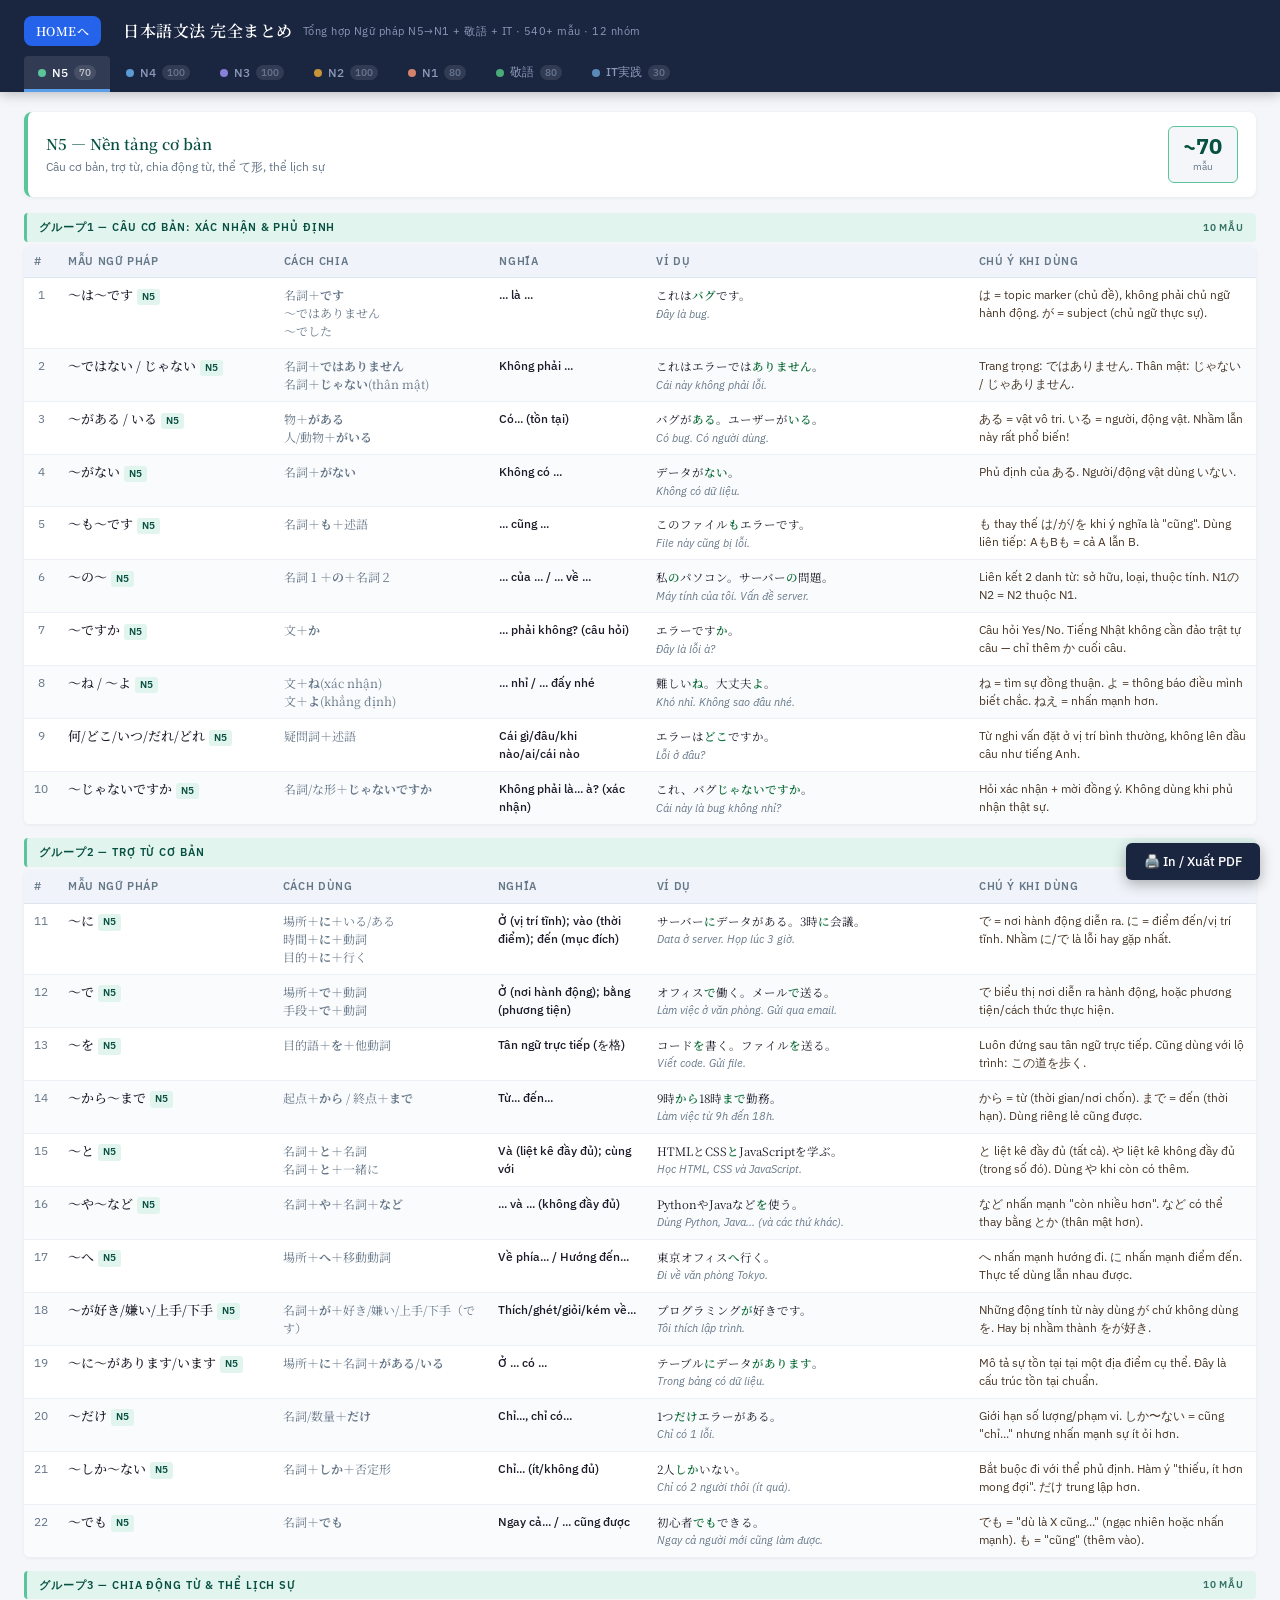
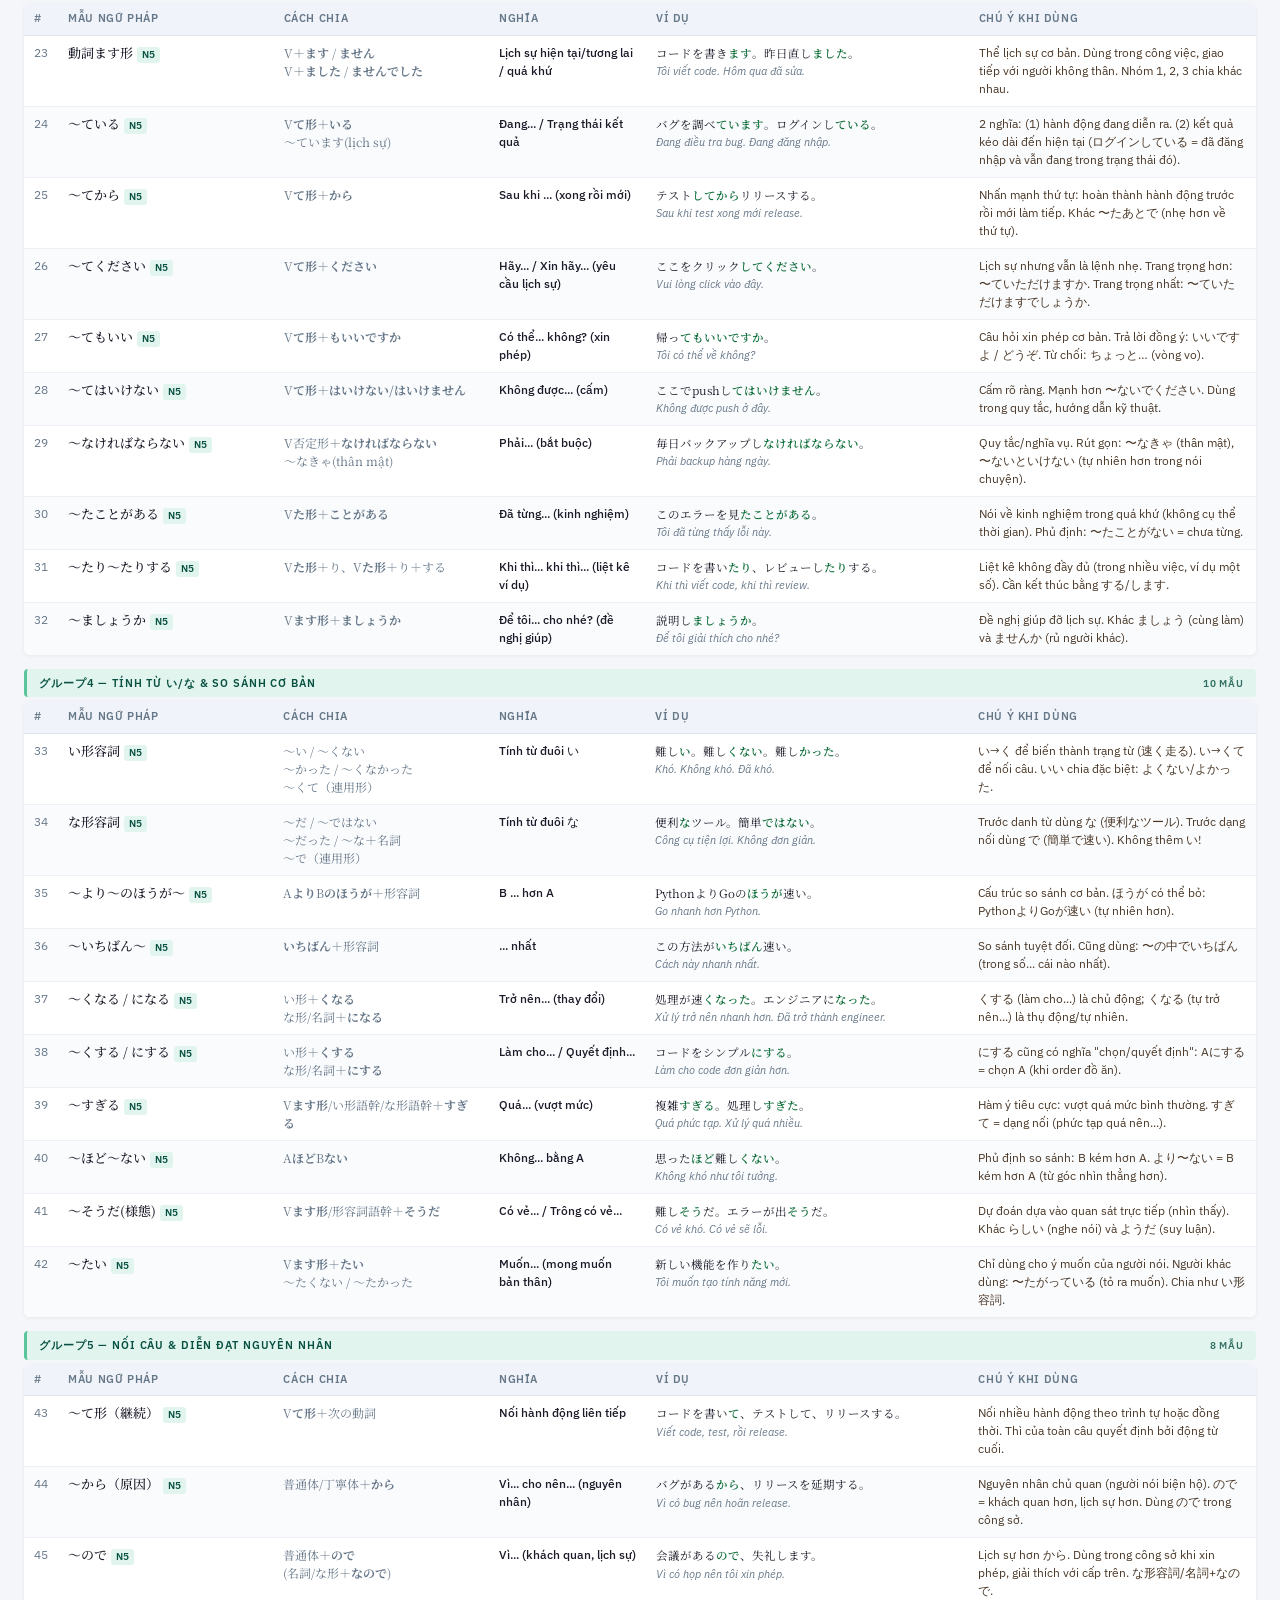
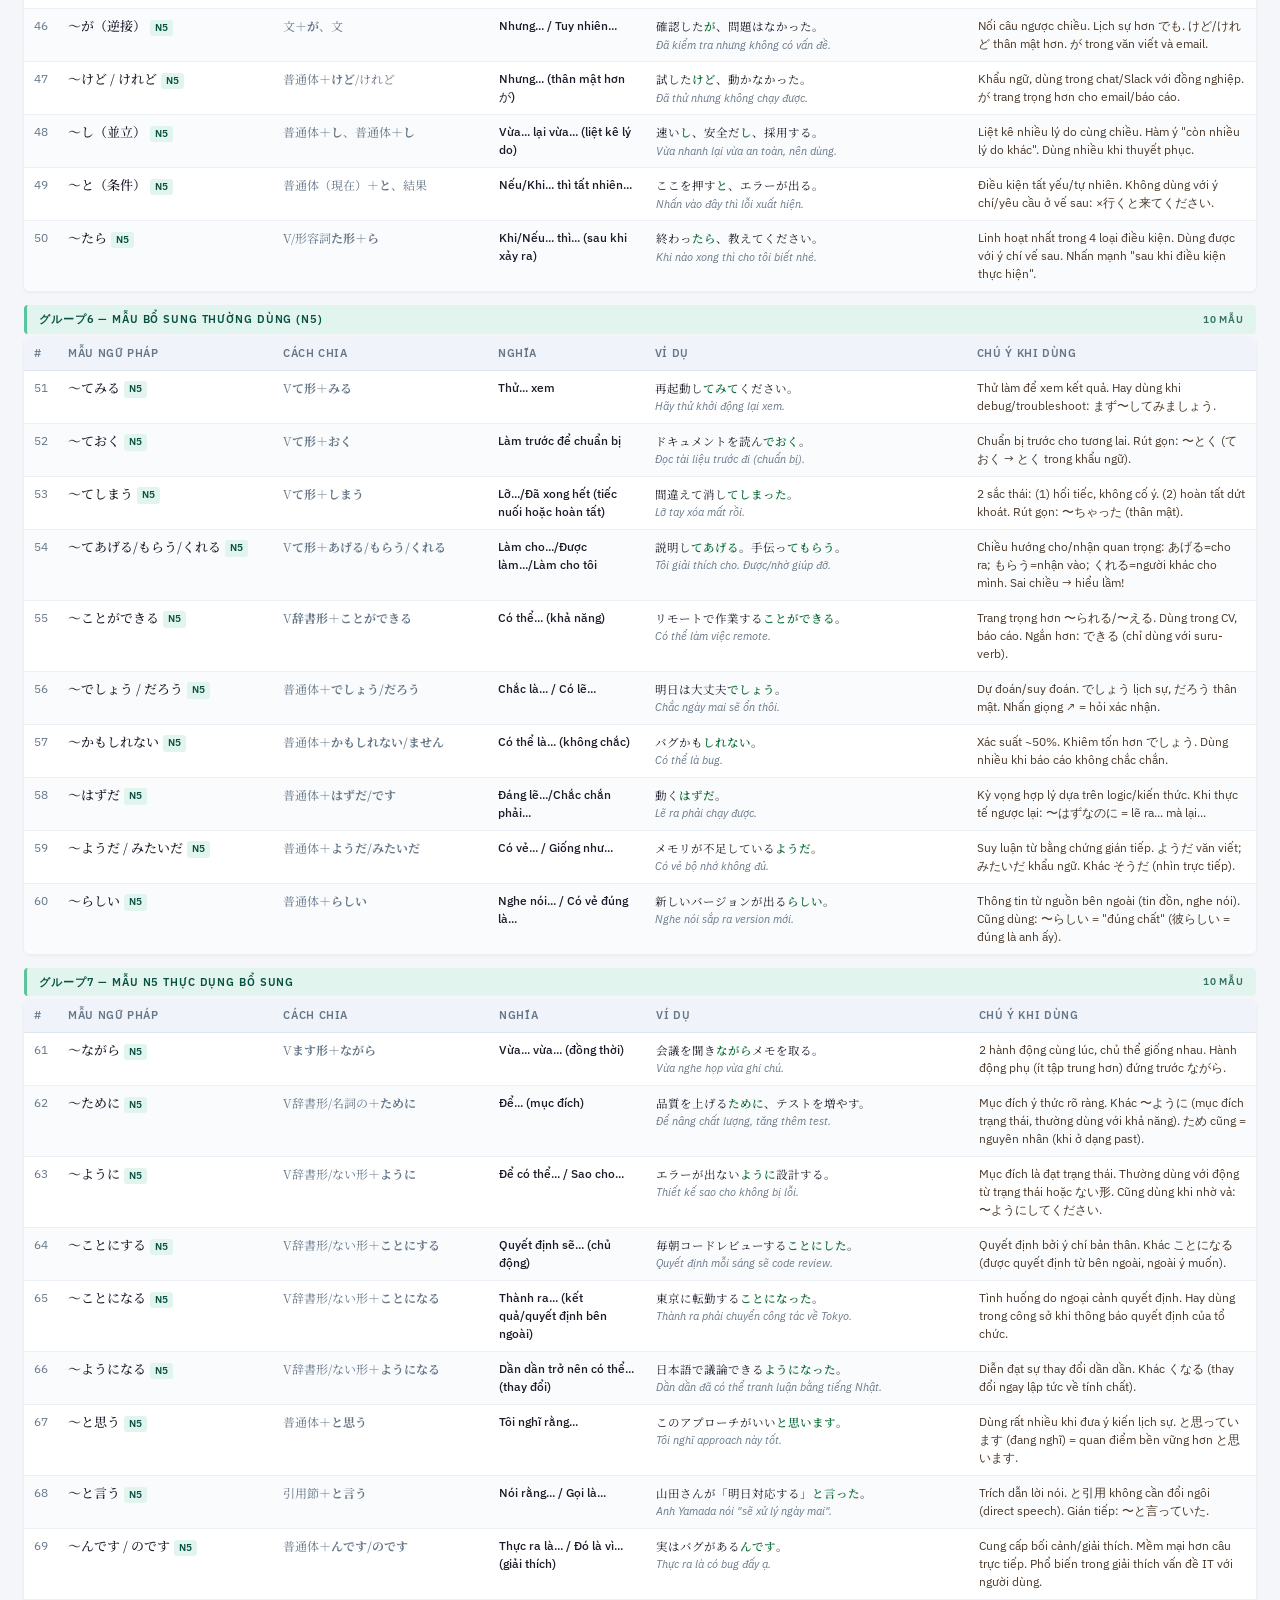
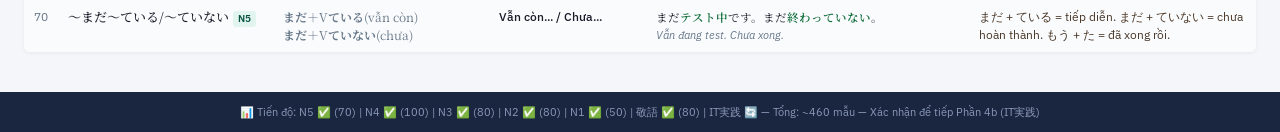
==== commit 6d026f87: "add left menu" ====
--- a/JP_Study/jp_grammar_v1.html
+++ b/JP_Study/jp_grammar_v1.html
@@ -165,6 +165,41 @@
   transition:transform 0.1s;
 }
 .print-btn:hover{transform:translateY(-1px)}
+/* HOME BUTTON */
+
+.home-link{
+  display:inline-flex;
+  align-items:center;
+  justify-content:center;
+  text-decoration:none;
+
+  background:#2563eb;
+  color:#fff;
+
+  padding:6px 12px;
+  border-radius:8px;
+
+  font-size:12px;
+  font-weight:600;
+
+  margin-right:12px;
+
+  transition:all 0.2s ease;
+}
+
+.home-link:hover{
+  background:#1d4ed8;
+}
+
+/* Mobile */
+@media screen and (max-width:768px){
+
+  .home-link{
+    font-size:11px;
+    padding:5px 10px;
+    margin-right:8px;
+  }
+}
 </style>
 </head>
 <body>
@@ -172,6 +207,7 @@
 <!-- ══════════ HEADER + TABS ══════════ -->
 <div class="app-header">
   <div class="app-title">
+    <a href="../index.html" class="home-link">HOMEへ</a>
     日本語文法 完全まとめ
     <small>Tổng hợp Ngữ pháp N5→N1 + 敬語 + IT · 540+ mẫu · 12 nhóm</small>
   </div>
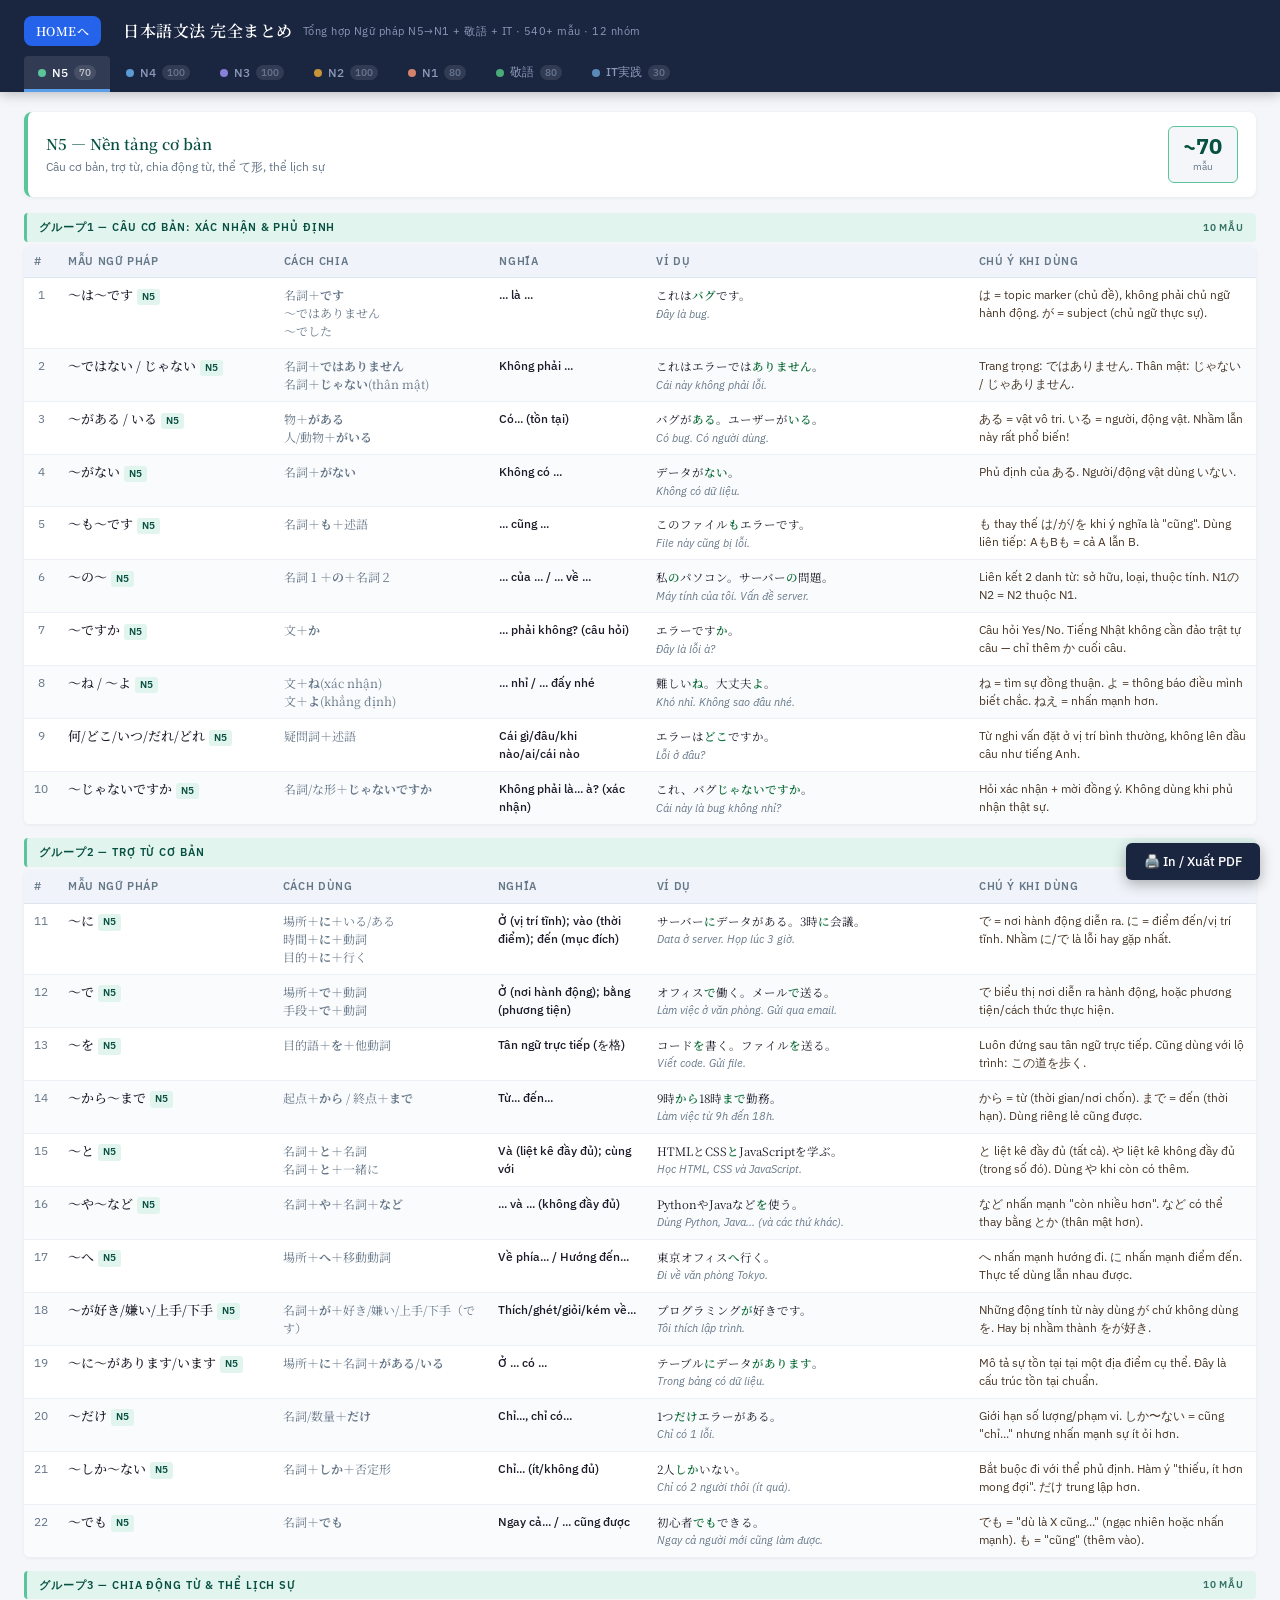
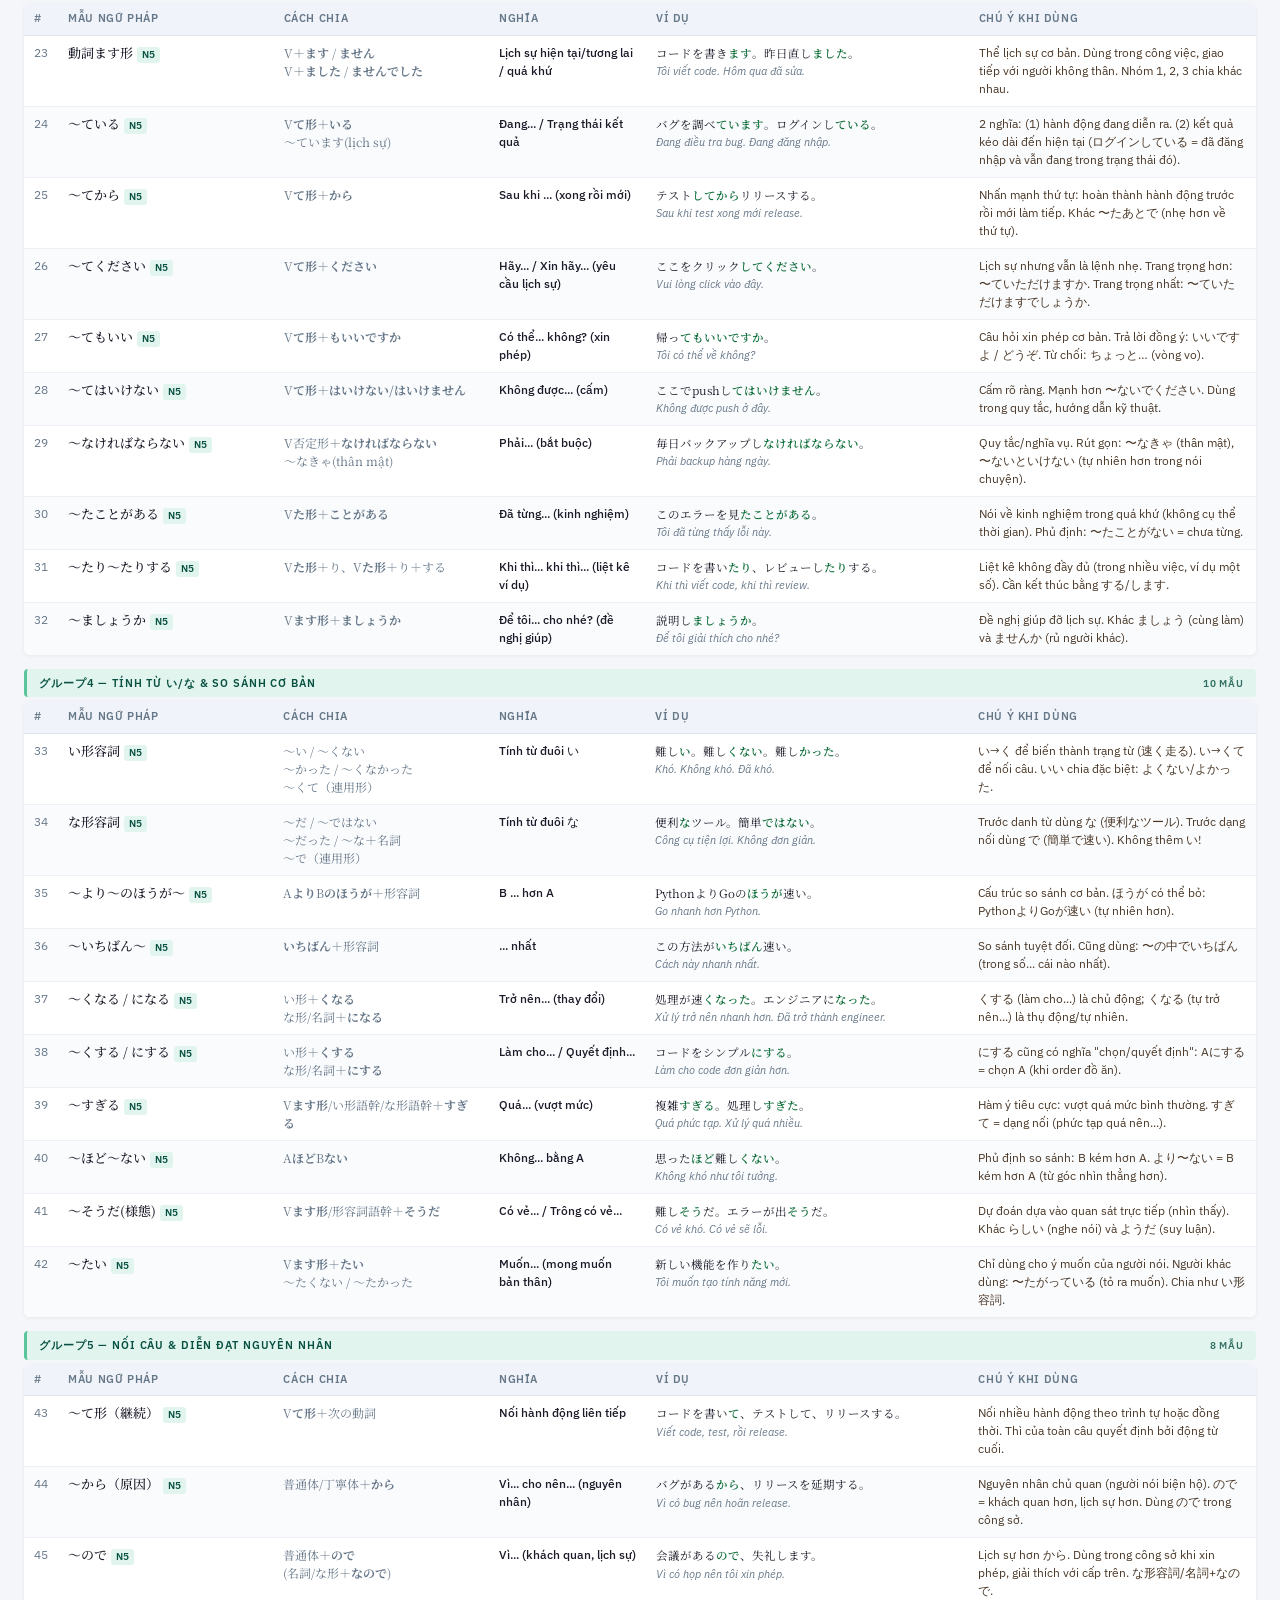
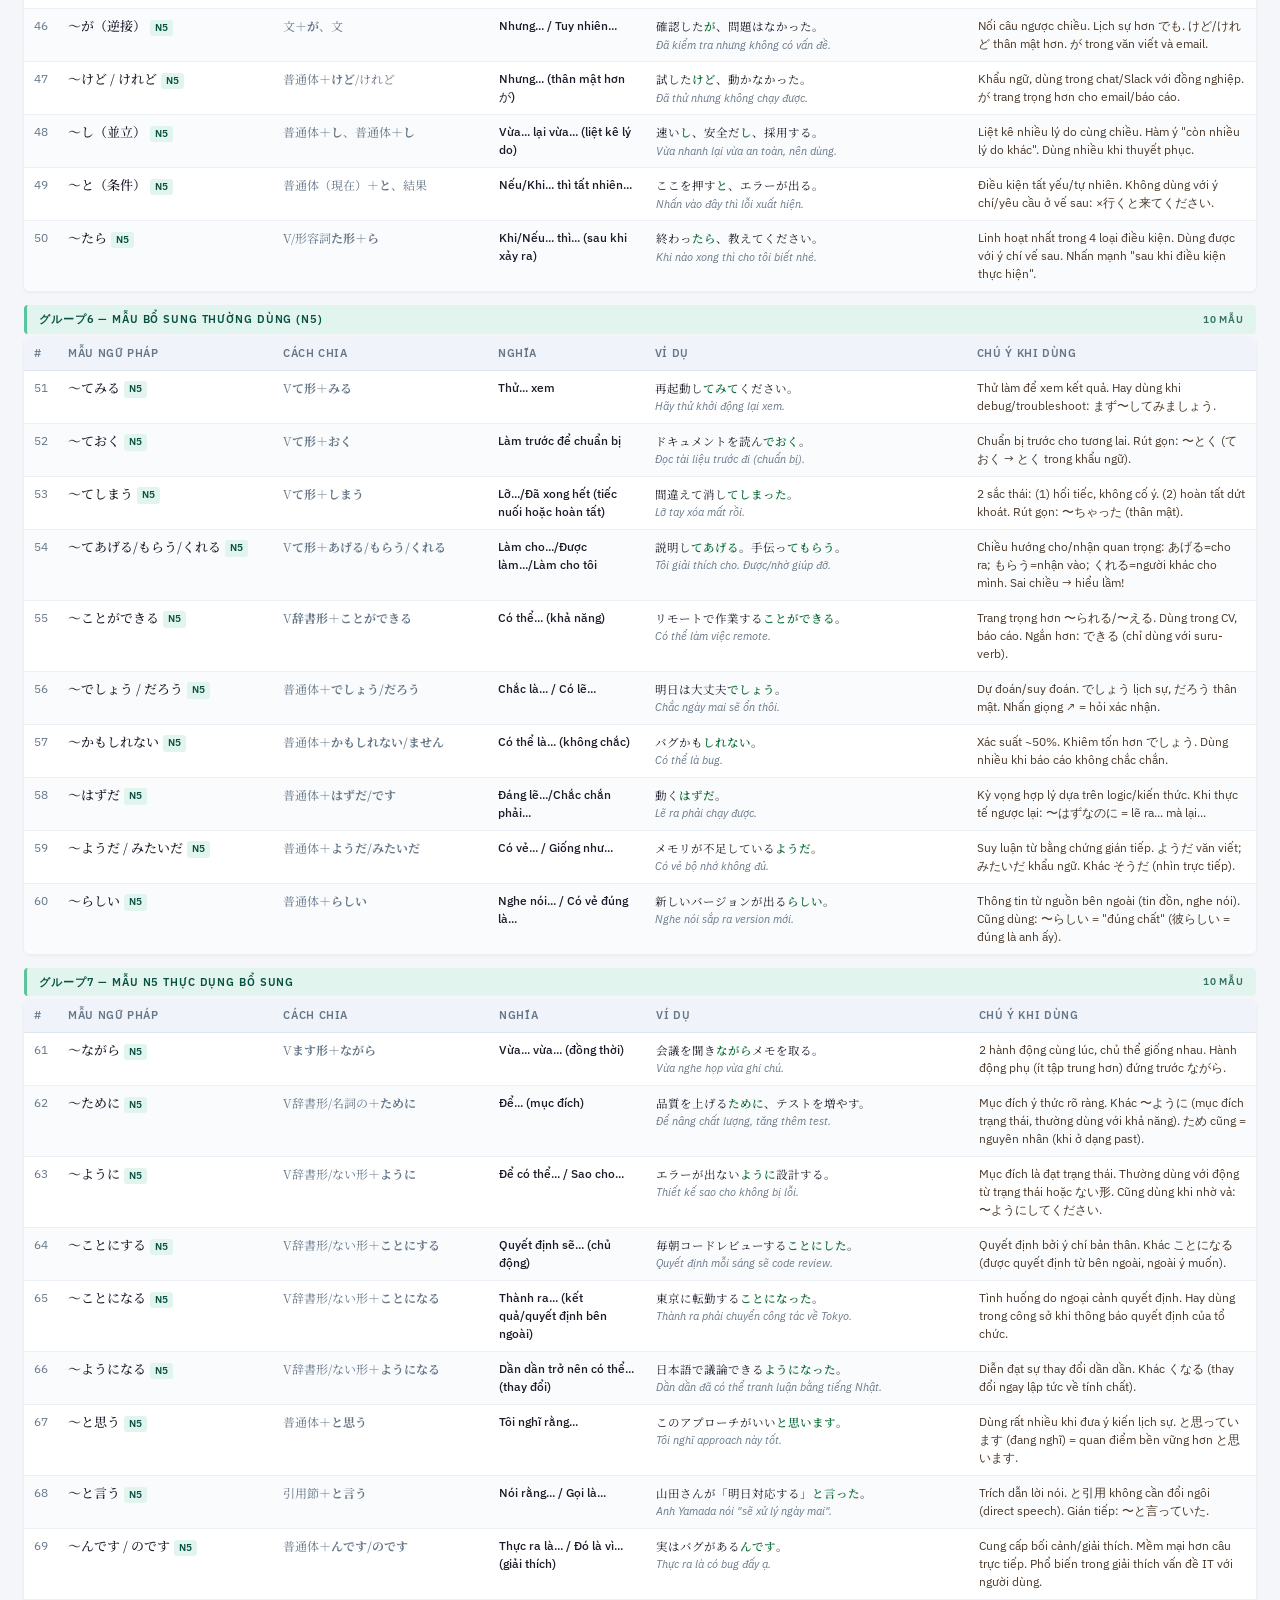
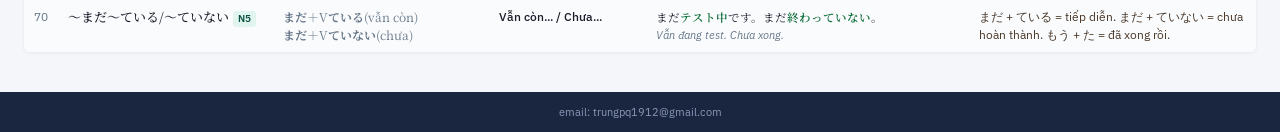
==== commit 51be4409: "updated grammar.html footer" ====
--- a/JP_Study/jp_grammar_v1.html
+++ b/JP_Study/jp_grammar_v1.html
@@ -3,204 +3,11 @@
 <head>
 <meta charset="UTF-8">
 <meta name="viewport" content="width=device-width, initial-scale=1.0">
+<meta name="theme-color" content="#1a2540">
 <title>日本語文法まとめ — N5→N1 + 敬語</title>
 <link rel="preconnect" href="https://fonts.googleapis.com">
 <link href="https://fonts.googleapis.com/css2?family=Noto+Serif+JP:wght@400;500;600&family=Noto+Sans+JP:wght@400;500&family=IBM+Plex+Sans:wght@400;500;600&display=swap" rel="stylesheet">
-<style>
-/* ══════════════════════════════════════════
-   VARIABLES & RESET
-══════════════════════════════════════════ */
-:root {
-  --n5c:#085041;--n5b:#e1f5ee;--n5br:#5ac49a;
-  --n4c:#0C447C;--n4b:#ddeeff;--n4br:#5a9bd4;
-  --n3c:#3C3489;--n3b:#EEEDFE;--n3br:#8880d8;
-  --n2c:#7a4f1a;--n2b:#fdf3e3;--n2br:#c8943a;
-  --n1c:#712B13;--n1b:#FAECE7;--n1br:#d4826a;
-  --kec:#1a5c3a;--keb:#e3f5ec;--kebr:#4aaa78;
-  --itc:#1a4a6c;--itb:#e3eef8;--itbr:#5a8ab8;
-  --text:#1a1a28;--muted:#667788;--border:#dde5ee;
-  --bg:#f4f6fa;--card:#ffffff;
-  --hl:#0f6e3a;
-  --jp:'Noto Serif JP',serif;
-  --sans:'Noto Sans JP','IBM Plex Sans',sans-serif;
-  --ui:'IBM Plex Sans',sans-serif;
-}
-*{box-sizing:border-box;margin:0;padding:0}
-body{font-family:var(--ui);background:var(--bg);color:var(--text);font-size:14px;line-height:1.5}
-
-/* ══════════════════════════════════════════
-   TAB SYSTEM
-══════════════════════════════════════════ */
-.app-header{
-  background:#1a2540;
-  padding:16px 24px 0;
-  position:sticky;top:0;z-index:100;
-  box-shadow:0 2px 12px rgba(0,0,0,0.25);
-}
-.app-title{
-  color:#fff;font-size:16px;font-weight:600;
-  font-family:var(--jp);letter-spacing:0.03em;
-  margin-bottom:10px;
-  display:flex;align-items:center;gap:10px;
-}
-.app-title small{font-family:var(--ui);font-size:11px;color:#8a9ab8;font-weight:400}
-.tab-bar{display:flex;gap:2px;overflow-x:auto;padding-bottom:0;scrollbar-width:none}
-.tab-bar::-webkit-scrollbar{display:none}
-.tab-btn{
-  padding:8px 14px;border:none;background:transparent;
-  color:#8a9ab8;cursor:pointer;font-family:var(--ui);
-  font-size:12px;font-weight:500;white-space:nowrap;
-  border-bottom:3px solid transparent;
-  transition:all 0.15s;border-radius:4px 4px 0 0;
-  display:flex;align-items:center;gap:6px;
-}
-.tab-btn:hover{color:#c0d0e8;background:rgba(255,255,255,0.06)}
-.tab-btn.active{color:#fff;border-bottom-color:#5a9de8;background:rgba(255,255,255,0.1)}
-.tab-dot{width:8px;height:8px;border-radius:50%;display:inline-block}
-.tab-count{font-size:10px;opacity:0.7;background:rgba(255,255,255,0.15);padding:1px 5px;border-radius:10px}
-
-/* ══════════════════════════════════════════
-   CONTENT PANELS
-══════════════════════════════════════════ */
-.tab-panel{display:none;padding:20px 24px}
-.tab-panel.active{display:block}
-
-.panel-intro{
-  background:var(--card);border-radius:8px;
-  padding:14px 18px;margin-bottom:16px;
-  border-left:4px solid var(--border);
-  display:flex;align-items:center;gap:16px;
-  box-shadow:0 1px 4px rgba(0,0,0,0.06);
-}
-.panel-intro-title{font-size:15px;font-weight:600;font-family:var(--jp)}
-.panel-intro-desc{font-size:12px;color:var(--muted);margin-top:3px}
-.panel-intro-count{
-  margin-left:auto;text-align:center;
-  background:var(--bg);border-radius:6px;
-  padding:8px 14px;min-width:70px;
-}
-.panel-intro-count .num{font-size:22px;font-weight:700;line-height:1}
-.panel-intro-count .lbl{font-size:10px;color:var(--muted);margin-top:2px}
-
-/* ══════════════════════════════════════════
-   SECTION HEADERS
-══════════════════════════════════════════ */
-.sh{
-  font-size:11px;font-weight:600;letter-spacing:0.08em;
-  text-transform:uppercase;padding:6px 12px;
-  border-radius:4px;margin:14px 0 0;
-  display:flex;align-items:center;gap:8px;
-}
-.sh-n5{color:var(--n5c);background:var(--n5b);border-left:3px solid var(--n5br)}
-.sh-n4{color:var(--n4c);background:var(--n4b);border-left:3px solid var(--n4br)}
-.sh-n3{color:var(--n3c);background:var(--n3b);border-left:3px solid var(--n3br)}
-.sh-n2{color:var(--n2c);background:var(--n2b);border-left:3px solid var(--n2br)}
-.sh-n1{color:var(--n1c);background:var(--n1b);border-left:3px solid var(--n1br)}
-.sh-ke{color:var(--kec);background:var(--keb);border-left:3px solid var(--kebr)}
-.sh-it{color:var(--itc);background:var(--itb);border-left:3px solid var(--itbr)}
-.sh-cnt{margin-left:auto;font-size:10px;opacity:0.8}
-
-/* ══════════════════════════════════════════
-   TABLE
-══════════════════════════════════════════ */
-.gt{width:100%;border-collapse:collapse;margin-top:4px;background:var(--card);border-radius:6px;overflow:hidden;box-shadow:0 1px 4px rgba(0,0,0,0.06)}
-.gt thead tr{background:#f0f4fa}
-.gt th{font-family:var(--ui);font-size:10.5px;font-weight:600;letter-spacing:0.06em;text-transform:uppercase;color:var(--muted);padding:8px 10px;text-align:left;border-bottom:1.5px solid var(--border)}
-.gt td{font-size:12px;padding:8px 10px;vertical-align:top;border-bottom:0.5px solid #edf1f7;line-height:1.5}
-.gt tr:last-child td{border-bottom:none}
-.gt tr:nth-child(even) td{background:#fafbfd}
-.gt tr:hover td{background:#f0f5ff}
-.num{color:var(--muted);font-size:11px;text-align:center;width:32px}
-.pat{font-family:var(--jp);font-size:13px;font-weight:500;line-height:1.4}
-.conj{font-family:var(--jp);font-size:11px;color:var(--muted);line-height:1.6}
-.mean{font-size:12px;font-weight:500}
-.ex-jp{font-family:var(--jp);font-size:11.5px;color:var(--text);line-height:1.6}
-.ex-jp .hl{color:var(--hl);font-weight:600}
-.ex-vn{font-size:10.5px;color:var(--muted);font-style:italic;margin-top:2px;line-height:1.4}
-.note{font-size:11px;color:#4a3828;line-height:1.55}
-.note .diff{font-size:10px;color:#2a4a6a;background:#eef4fb;border:0.5px solid #b0c8e0;border-radius:2px;padding:2px 5px;margin-top:3px;display:block}
-.note .warn{font-size:10px;color:#7a1a1a;background:#fdf0f0;border:0.5px solid #e8b0b0;border-radius:2px;padding:2px 5px;margin-top:3px;display:block}
-
-/* Level badges */
-.lv{display:inline-block;font-size:9.5px;padding:1px 5px;border-radius:3px;font-weight:600;vertical-align:middle;margin-left:4px;font-family:var(--ui)}
-.lv-n5{background:var(--n5b);color:var(--n5c)}
-.lv-n4{background:var(--n4b);color:var(--n4c)}
-.lv-n3{background:var(--n3b);color:var(--n3c)}
-.lv-n2{background:var(--n2b);color:var(--n2c)}
-.lv-n1{background:var(--n1b);color:var(--n1c)}
-.lv-ke{background:var(--keb);color:var(--kec)}
-.lv-it{background:var(--itb);color:var(--itc)}
-
-/* Col widths */
-.cw-num{width:36px}
-.cw-pat{width:18%}
-.cw-conj{width:18%}
-.cw-mean{width:13%}
-.cw-ex{width:27%}
-.cw-note{width:24%}
-
-/* ══════════════════════════════════════════
-   PRINT STYLES
-══════════════════════════════════════════ */
-@media print {
-  .app-header,.tab-bar,.tab-btn,.no-print{display:none!important}
-  .tab-panel{display:block!important;padding:0!important}
-  .tab-panel:not(.active){page-break-before:always}
-  body{background:#fff;font-size:10pt}
-  .gt td{font-size:9pt;padding:5px 6px}
-  .gt th{font-size:8.5pt;padding:5px 6px}
-  .ex-jp{font-size:9pt}
-  .note{font-size:8.5pt}
-  .panel-intro{page-break-after:avoid}
-  .sh{page-break-after:avoid}
-  .gt tr{page-break-inside:avoid}
-  @page{size:A4;margin:12mm 10mm}
-}
-.print-btn{
-  position:fixed;bottom:20px;right:20px;
-  background:#1a2540;color:#fff;border:none;
-  padding:10px 18px;border-radius:6px;cursor:pointer;
-  font-family:var(--ui);font-size:13px;font-weight:500;
-  box-shadow:0 4px 14px rgba(0,0,0,0.3);z-index:200;
-  transition:transform 0.1s;
-}
-.print-btn:hover{transform:translateY(-1px)}
-/* HOME BUTTON */
-
-.home-link{
-  display:inline-flex;
-  align-items:center;
-  justify-content:center;
-  text-decoration:none;
-
-  background:#2563eb;
-  color:#fff;
-
-  padding:6px 12px;
-  border-radius:8px;
-
-  font-size:12px;
-  font-weight:600;
-
-  margin-right:12px;
-
-  transition:all 0.2s ease;
-}
-
-.home-link:hover{
-  background:#1d4ed8;
-}
-
-/* Mobile */
-@media screen and (max-width:768px){
-
-  .home-link{
-    font-size:11px;
-    padding:5px 10px;
-    margin-right:8px;
-  }
-}
-</style>
+<link rel="stylesheet" href="../css/grammar.css" />
 </head>
 <body>
 
@@ -1247,7 +1054,7 @@
 
 <!-- STATUS FOOTER -->
 <div style="background:#1a2540;color:#8a9ab8;text-align:center;padding:12px;font-size:11px;margin-top:20px" class="no-print">
-  📊 Tiến độ: N5 ✅ (70) | N4 ✅ (100) | N3 ✅ (80) | N2 ✅ (80) | N1 ✅ (50) | 敬語 ✅ (80) | IT実践 🔄 — Tổng: ~460 mẫu — Xác nhận để tiếp Phần 4b (IT実践)
+  email: trungpq1912@gmail.com
 </div>
 
 </body>
--- a/css/grammar.css
+++ b/css/grammar.css
@@ -0,0 +1,381 @@
+/* ══════════════════════════════════════════
+   VARIABLES & RESET
+══════════════════════════════════════════ */
+:root {
+  --n5c:#085041;--n5b:#e1f5ee;--n5br:#5ac49a;
+  --n4c:#0C447C;--n4b:#ddeeff;--n4br:#5a9bd4;
+  --n3c:#3C3489;--n3b:#EEEDFE;--n3br:#8880d8;
+  --n2c:#7a4f1a;--n2b:#fdf3e3;--n2br:#c8943a;
+  --n1c:#712B13;--n1b:#FAECE7;--n1br:#d4826a;
+  --kec:#1a5c3a;--keb:#e3f5ec;--kebr:#4aaa78;
+  --itc:#1a4a6c;--itb:#e3eef8;--itbr:#5a8ab8;
+  --text:#1a1a28;--muted:#667788;--border:#dde5ee;
+  --bg:#f4f6fa;--card:#ffffff;
+  --hl:#0f6e3a;
+  --jp:'Noto Serif JP',serif;
+  --sans:'Noto Sans JP','IBM Plex Sans',sans-serif;
+  --ui:'IBM Plex Sans',sans-serif;
+}
+*{box-sizing:border-box;margin:0;padding:0}
+body{font-family:var(--ui);background:var(--bg);color:var(--text);font-size:14px;line-height:1.5}
+
+/* ══════════════════════════════════════════
+   TAB SYSTEM
+══════════════════════════════════════════ */
+.app-header{
+  background:#1a2540;
+  padding:16px 24px 0;
+  position:sticky;top:0;z-index:100;
+  box-shadow:0 2px 12px rgba(0,0,0,0.25);
+}
+.app-title{
+  color:#fff;font-size:16px;font-weight:600;
+  font-family:var(--jp);letter-spacing:0.03em;
+  margin-bottom:10px;
+  display:flex;align-items:center;gap:10px;
+}
+.app-title small{font-family:var(--ui);font-size:11px;color:#8a9ab8;font-weight:400}
+.tab-bar{display:flex;gap:2px;overflow-x:auto;padding-bottom:0;scrollbar-width:none}
+.tab-bar::-webkit-scrollbar{display:none}
+.tab-btn{
+  padding:8px 14px;border:none;background:transparent;
+  color:#8a9ab8;cursor:pointer;font-family:var(--ui);
+  font-size:12px;font-weight:500;white-space:nowrap;
+  border-bottom:3px solid transparent;
+  transition:all 0.15s;border-radius:4px 4px 0 0;
+  display:flex;align-items:center;gap:6px;
+}
+.tab-btn:hover{color:#c0d0e8;background:rgba(255,255,255,0.06)}
+.tab-btn.active{color:#fff;border-bottom-color:#5a9de8;background:rgba(255,255,255,0.1)}
+.tab-dot{width:8px;height:8px;border-radius:50%;display:inline-block}
+.tab-count{font-size:10px;opacity:0.7;background:rgba(255,255,255,0.15);padding:1px 5px;border-radius:10px}
+
+/* ══════════════════════════════════════════
+   CONTENT PANELS
+══════════════════════════════════════════ */
+.tab-panel{display:none;padding:20px 24px}
+.tab-panel.active{display:block}
+
+.panel-intro{
+  background:var(--card);border-radius:8px;
+  padding:14px 18px;margin-bottom:16px;
+  border-left:4px solid var(--border);
+  display:flex;align-items:center;gap:16px;
+  box-shadow:0 1px 4px rgba(0,0,0,0.06);
+}
+.panel-intro-title{font-size:15px;font-weight:600;font-family:var(--jp)}
+.panel-intro-desc{font-size:12px;color:var(--muted);margin-top:3px}
+.panel-intro-count{
+  margin-left:auto;text-align:center;
+  background:var(--bg);border-radius:6px;
+  padding:8px 14px;min-width:70px;
+}
+.panel-intro-count .num{font-size:22px;font-weight:700;line-height:1}
+.panel-intro-count .lbl{font-size:10px;color:var(--muted);margin-top:2px}
+
+/* ══════════════════════════════════════════
+   SECTION HEADERS
+══════════════════════════════════════════ */
+.sh{
+  font-size:11px;font-weight:600;letter-spacing:0.08em;
+  text-transform:uppercase;padding:6px 12px;
+  border-radius:4px;margin:14px 0 0;
+  display:flex;align-items:center;gap:8px;
+}
+.sh-n5{color:var(--n5c);background:var(--n5b);border-left:3px solid var(--n5br)}
+.sh-n4{color:var(--n4c);background:var(--n4b);border-left:3px solid var(--n4br)}
+.sh-n3{color:var(--n3c);background:var(--n3b);border-left:3px solid var(--n3br)}
+.sh-n2{color:var(--n2c);background:var(--n2b);border-left:3px solid var(--n2br)}
+.sh-n1{color:var(--n1c);background:var(--n1b);border-left:3px solid var(--n1br)}
+.sh-ke{color:var(--kec);background:var(--keb);border-left:3px solid var(--kebr)}
+.sh-it{color:var(--itc);background:var(--itb);border-left:3px solid var(--itbr)}
+.sh-cnt{margin-left:auto;font-size:10px;opacity:0.8}
+
+/* ══════════════════════════════════════════
+   TABLE
+══════════════════════════════════════════ */
+.gt{width:100%;border-collapse:collapse;margin-top:4px;background:var(--card);border-radius:6px;overflow:hidden;box-shadow:0 1px 4px rgba(0,0,0,0.06)}
+.gt thead tr{background:#f0f4fa}
+.gt th{font-family:var(--ui);font-size:10.5px;font-weight:600;letter-spacing:0.06em;text-transform:uppercase;color:var(--muted);padding:8px 10px;text-align:left;border-bottom:1.5px solid var(--border)}
+.gt td{font-size:12px;padding:8px 10px;vertical-align:top;border-bottom:0.5px solid #edf1f7;line-height:1.5}
+.gt tr:last-child td{border-bottom:none}
+.gt tr:nth-child(even) td{background:#fafbfd}
+.gt tr:hover td{background:#f0f5ff}
+.num{color:var(--muted);font-size:11px;text-align:center;width:32px}
+.pat{font-family:var(--jp);font-size:13px;font-weight:500;line-height:1.4}
+.conj{font-family:var(--jp);font-size:11px;color:var(--muted);line-height:1.6}
+.mean{font-size:12px;font-weight:500}
+.ex-jp{font-family:var(--jp);font-size:11.5px;color:var(--text);line-height:1.6}
+.ex-jp .hl{color:var(--hl);font-weight:600}
+.ex-vn{font-size:10.5px;color:var(--muted);font-style:italic;margin-top:2px;line-height:1.4}
+.note{font-size:11px;color:#4a3828;line-height:1.55}
+.note .diff{font-size:10px;color:#2a4a6a;background:#eef4fb;border:0.5px solid #b0c8e0;border-radius:2px;padding:2px 5px;margin-top:3px;display:block}
+.note .warn{font-size:10px;color:#7a1a1a;background:#fdf0f0;border:0.5px solid #e8b0b0;border-radius:2px;padding:2px 5px;margin-top:3px;display:block}
+
+/* Level badges */
+.lv{display:inline-block;font-size:9.5px;padding:1px 5px;border-radius:3px;font-weight:600;vertical-align:middle;margin-left:4px;font-family:var(--ui)}
+.lv-n5{background:var(--n5b);color:var(--n5c)}
+.lv-n4{background:var(--n4b);color:var(--n4c)}
+.lv-n3{background:var(--n3b);color:var(--n3c)}
+.lv-n2{background:var(--n2b);color:var(--n2c)}
+.lv-n1{background:var(--n1b);color:var(--n1c)}
+.lv-ke{background:var(--keb);color:var(--kec)}
+.lv-it{background:var(--itb);color:var(--itc)}
+
+/* Col widths */
+.cw-num{width:36px}
+.cw-pat{width:18%}
+.cw-conj{width:18%}
+.cw-mean{width:13%}
+.cw-ex{width:27%}
+.cw-note{width:24%}
+
+/* ══════════════════════════════════════════
+   PRINT STYLES
+══════════════════════════════════════════ */
+@media print {
+  .app-header,.tab-bar,.tab-btn,.no-print{display:none!important}
+  .tab-panel{display:block!important;padding:0!important}
+  .tab-panel:not(.active){page-break-before:always}
+  body{background:#fff;font-size:10pt}
+  .gt td{font-size:9pt;padding:5px 6px}
+  .gt th{font-size:8.5pt;padding:5px 6px}
+  .ex-jp{font-size:9pt}
+  .note{font-size:8.5pt}
+  .panel-intro{page-break-after:avoid}
+  .sh{page-break-after:avoid}
+  .gt tr{page-break-inside:avoid}
+  @page{size:A4;margin:12mm 10mm}
+}
+.print-btn{
+  position:fixed;bottom:20px;right:20px;
+  background:#1a2540;color:#fff;border:none;
+  padding:10px 18px;border-radius:6px;cursor:pointer;
+  font-family:var(--ui);font-size:13px;font-weight:500;
+  box-shadow:0 4px 14px rgba(0,0,0,0.3);z-index:200;
+  transition:transform 0.1s;
+}
+.print-btn:hover{transform:translateY(-1px)}
+/* ══════════════════════════════════════════
+   MOBILE RESPONSIVE
+══════════════════════════════════════════ */
+
+html {
+  -webkit-text-size-adjust: 100%;
+  scroll-behavior: smooth;
+}
+
+body {
+  overflow-x: hidden;
+}
+
+/* Mobile */
+@media screen and (max-width: 768px) {
+
+  body{
+    font-size:13px;
+    line-height:1.45;
+  }
+
+  /* Header */
+  .app-header{
+    padding:12px 12px 0;
+  }
+
+  .app-title{
+    font-size:14px;
+    line-height:1.4;
+    flex-direction:column;
+    align-items:flex-start;
+    gap:4px;
+  }
+
+  .app-title small{
+    font-size:10px;
+    line-height:1.4;
+  }
+
+  /* Tabs */
+  .tab-bar{
+    overflow-x:auto;
+    -webkit-overflow-scrolling:touch;
+    padding-bottom:2px;
+  }
+
+  .tab-btn{
+    font-size:11px;
+    padding:10px 12px;
+    min-height:44px;
+    flex-shrink:0;
+  }
+
+  .tab-count{
+    font-size:9px;
+  }
+
+  /* Panel */
+  .tab-panel{
+    padding:12px;
+  }
+
+  .panel-intro{
+    flex-direction:column;
+    align-items:flex-start;
+    gap:10px;
+    padding:12px;
+  }
+
+  .panel-intro-title{
+    font-size:14px;
+  }
+
+  .panel-intro-desc{
+    font-size:11px;
+  }
+
+  .panel-intro-count{
+    margin-left:0;
+    width:100%;
+  }
+
+  /* Section header */
+  .sh{
+    font-size:10px;
+    line-height:1.4;
+    padding:8px 10px;
+    flex-wrap:wrap;
+  }
+
+  /* TABLE RESPONSIVE */
+  .gt{
+    display:block;
+    overflow-x:auto;
+    white-space:nowrap;
+    -webkit-overflow-scrolling:touch;
+    border-radius:8px;
+  }
+
+  .gt table{
+    min-width:900px;
+  }
+
+  .gt th{
+    font-size:10px;
+    padding:8px;
+  }
+
+  .gt td{
+    font-size:11px;
+    padding:8px;
+    vertical-align:top;
+  }
+
+  .pat{
+    font-size:12px;
+  }
+
+  .conj{
+    font-size:10px;
+  }
+
+  .mean{
+    font-size:11px;
+  }
+
+  .ex-jp{
+    font-size:11px;
+    line-height:1.6;
+  }
+
+  .ex-vn{
+    font-size:10px;
+  }
+
+  .note{
+    font-size:10px;
+    line-height:1.5;
+  }
+
+  .note .diff,
+  .note .warn{
+    font-size:9px;
+  }
+
+  .lv{
+    font-size:8px;
+    padding:1px 4px;
+  }
+
+  /* Print button */
+  .print-btn{
+    right:12px;
+    bottom:12px;
+    padding:10px 14px;
+    font-size:12px;
+  }
+}
+
+/* Small phones */
+@media screen and (max-width: 480px){
+
+  .app-title{
+    font-size:13px;
+  }
+
+  .tab-btn{
+    padding:9px 10px;
+    font-size:10px;
+  }
+
+  .tab-panel{
+    padding:10px;
+  }
+
+  .panel-intro{
+    padding:10px;
+  }
+
+  .gt td{
+    padding:7px;
+  }
+
+  .gt th{
+    padding:7px;
+  }
+}
+
+/* HOME BUTTON */
+
+.home-link{
+  display:inline-flex;
+  align-items:center;
+  justify-content:center;
+  text-decoration:none;
+
+  background:#2563eb;
+  color:#fff;
+
+  padding:6px 12px;
+  border-radius:8px;
+
+  font-size:12px;
+  font-weight:600;
+
+  margin-right:12px;
+
+  transition:all 0.2s ease;
+}
+
+.home-link:hover{
+  background:#1d4ed8;
+}
+
+/* Mobile */
+@media screen and (max-width:768px){
+
+  .home-link{
+    font-size:11px;
+    padding:5px 10px;
+    margin-right:8px;
+  }
+}
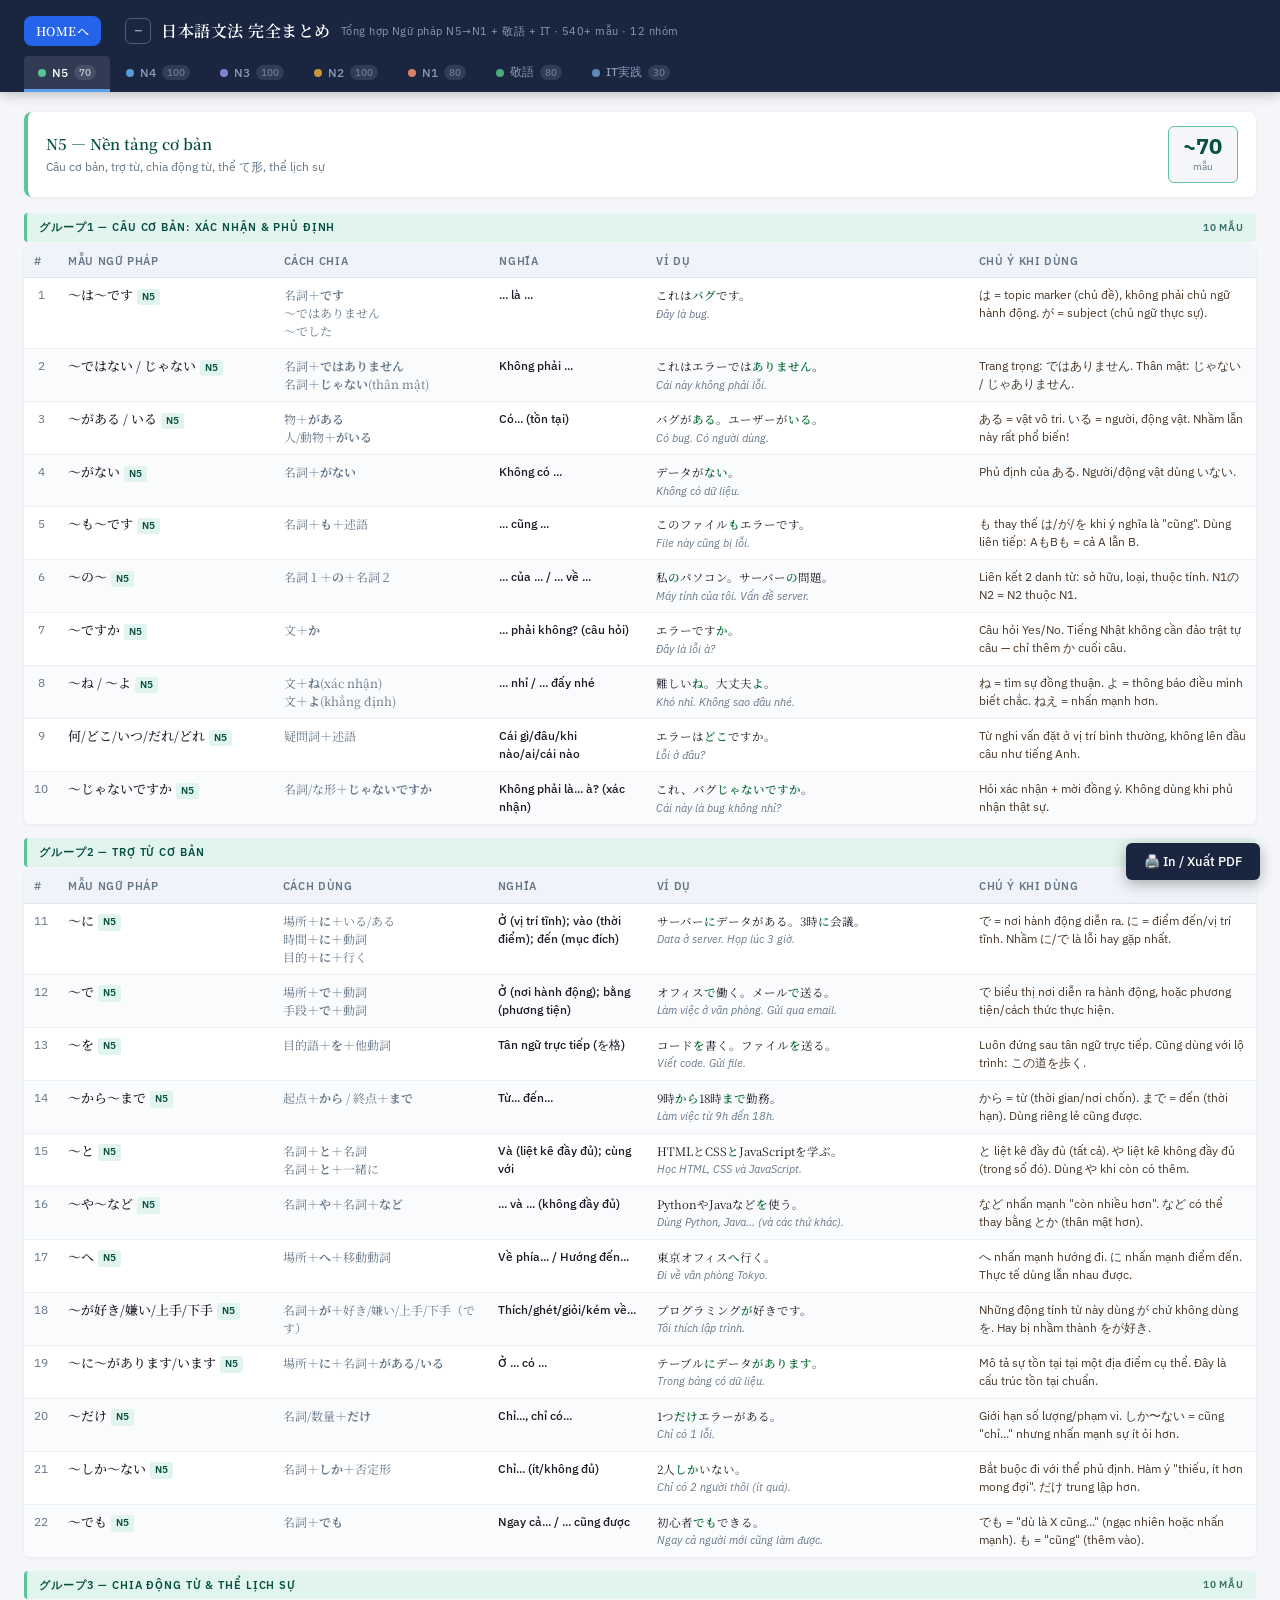
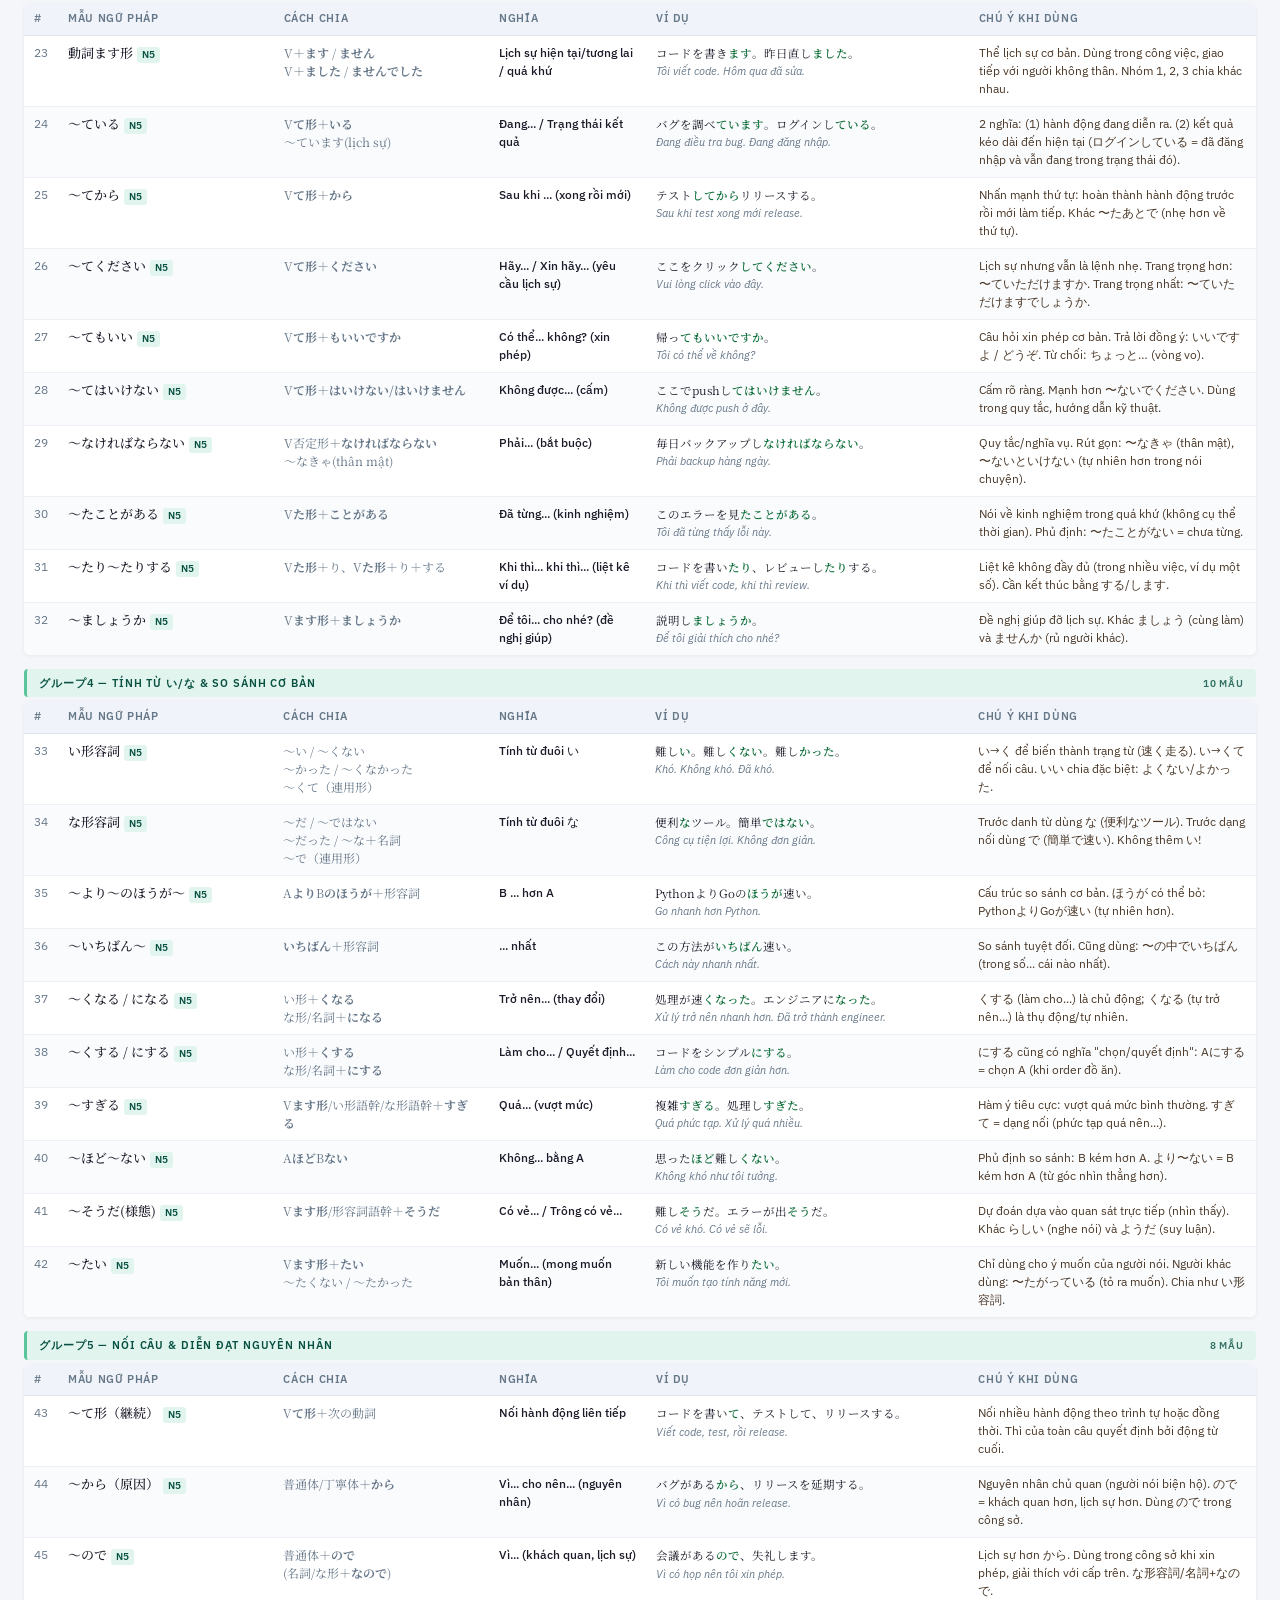
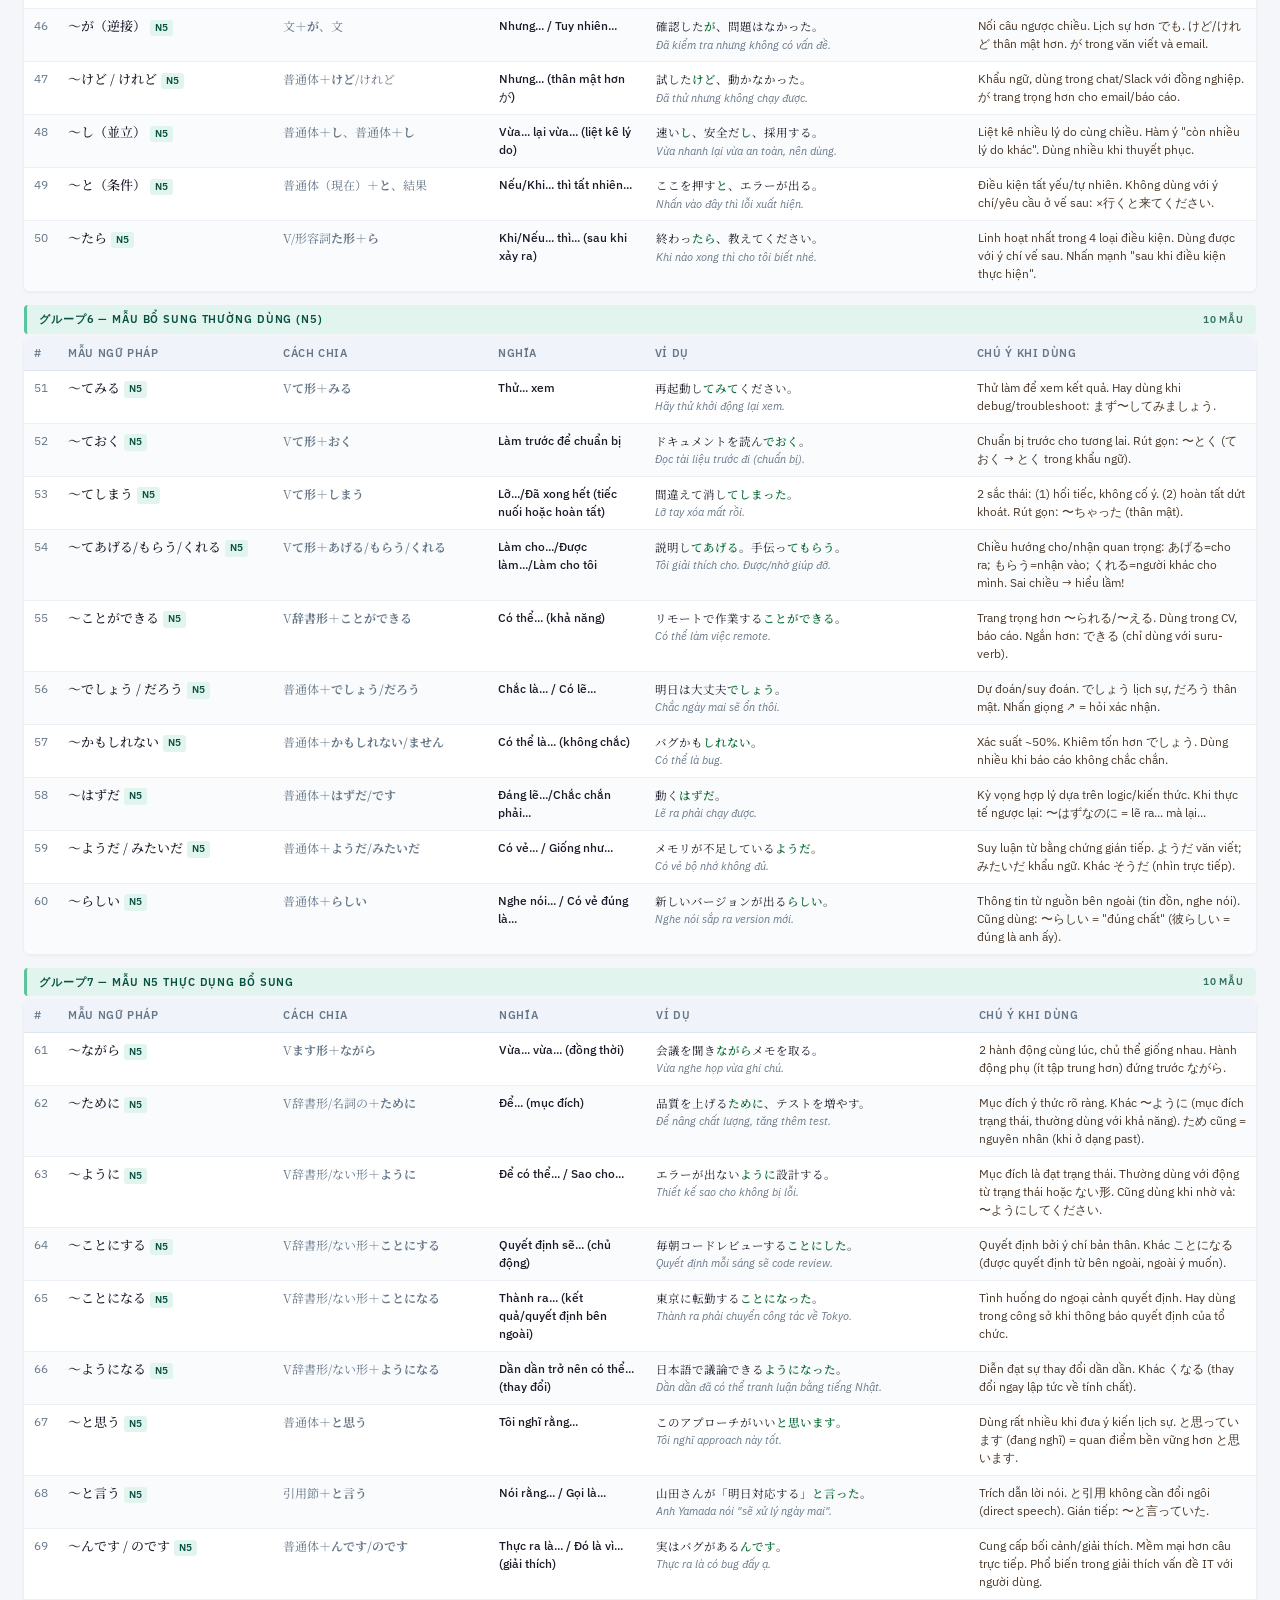
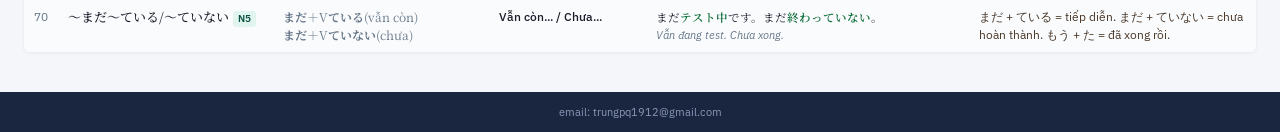
==== commit 51089363: "Add toggle" ====
--- a/JP_Study/jp_grammar_v1.html
+++ b/JP_Study/jp_grammar_v1.html
@@ -15,8 +15,9 @@
 <div class="app-header">
   <div class="app-title">
     <a href="../index.html" class="home-link">HOMEへ</a>
+    <button id="grammarCollapseBtn" onclick="toggleGrammarHeader()" title="Ẩn/hiện tabs" style="background:none;border:1px solid rgba(255,255,255,0.25);color:#8a9ab8;border-radius:6px;width:26px;height:26px;font-size:14px;font-weight:700;cursor:pointer;display:inline-flex;align-items:center;justify-content:center;transition:0.15s;margin-left:2px;flex-shrink:0">－</button>
     日本語文法 完全まとめ
-    <small>Tổng hợp Ngữ pháp N5→N1 + 敬語 + IT · 540+ mẫu · 12 nhóm</small>
+    <small id="grammarSubtitle">Tổng hợp Ngữ pháp N5→N1 + 敬語 + IT · 540+ mẫu · 12 nhóm</small>
   </div>
   <div class="tab-bar" id="tabBar">
     <button class="tab-btn active" onclick="showTab('n5',this)"><span class="tab-dot" style="background:var(--n5br)"></span>N5 <span class="tab-count">70</span></button>
@@ -1048,6 +1049,39 @@
   document.getElementById('tab-' + id).classList.add('active');
   btn.classList.add('active');
 }
+
+function toggleGrammarHeader() {
+  const tabBar   = document.getElementById("tabBar");
+  const subtitle = document.getElementById("grammarSubtitle");
+  const btn      = document.getElementById("grammarCollapseBtn");
+  // ← thêm: ẩn tất cả panel-intro (card mô tả trong mỗi tab)
+  const intros   = document.querySelectorAll(".panel-intro");
+  const open     = tabBar.style.display !== "none";
+
+  tabBar.style.display   = open ? "none" : "";
+  subtitle.style.display = open ? "none" : "";
+  intros.forEach(el => el.style.display = open ? "none" : "");
+
+  btn.textContent       = open ? "＋" : "－";
+  btn.style.borderColor = open ? "rgba(255,255,255,0.5)" : "rgba(255,255,255,0.25)";
+  btn.style.color       = open ? "#fff" : "#8a9ab8";
+  try { localStorage.setItem("grammar_header_open", open ? "0" : "1"); } catch(e) {}
+}
+
+(function() {
+  try {
+    if (localStorage.getItem("grammar_header_open") === "0") {
+      document.getElementById("tabBar").style.display          = "none";
+      document.getElementById("grammarSubtitle").style.display = "none";
+      // ← restore panel-intro ẩn luôn
+      document.querySelectorAll(".panel-intro").forEach(el => el.style.display = "none");
+      const btn = document.getElementById("grammarCollapseBtn");
+      btn.textContent       = "＋";
+      btn.style.borderColor = "rgba(255,255,255,0.5)";
+      btn.style.color       = "#fff";
+    }
+  } catch(e) {}
+})();
 </script>
 
 <button class="print-btn no-print" onclick="window.print()">🖨️ In / Xuất PDF</button>
